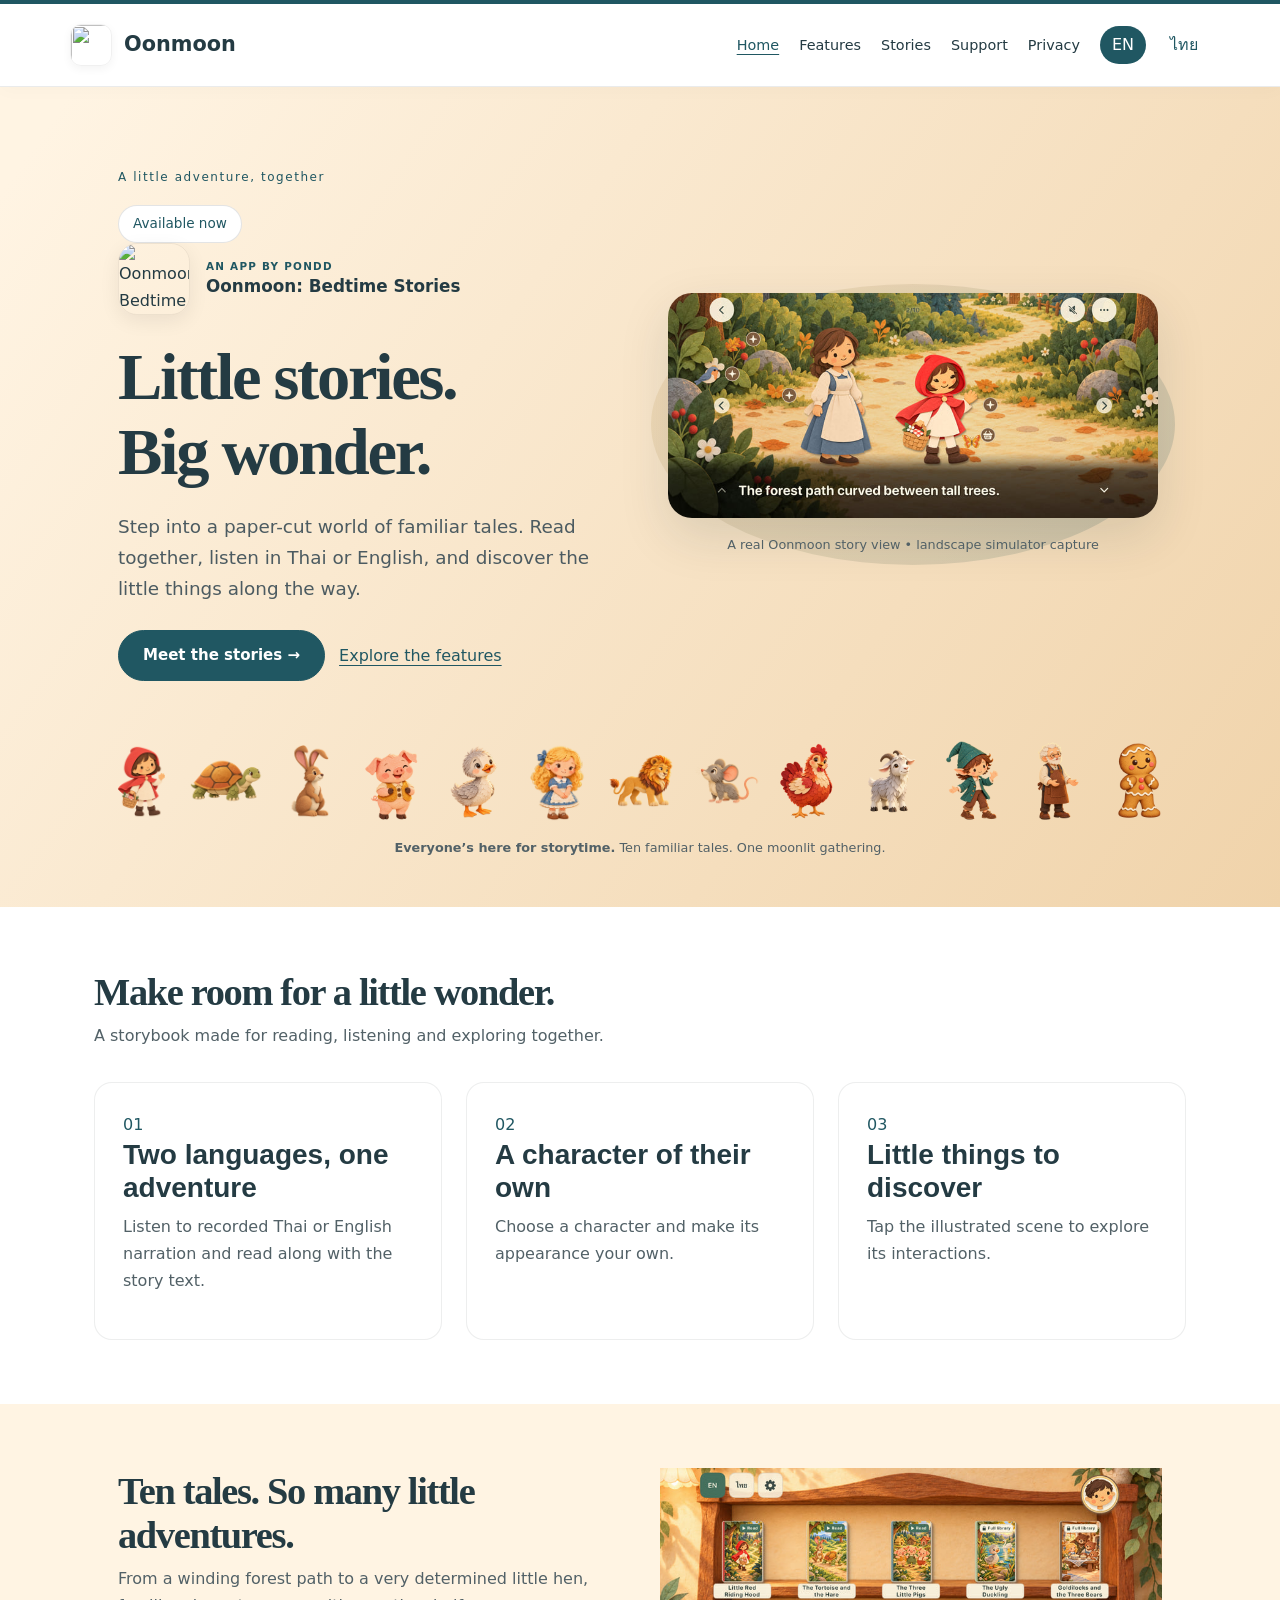
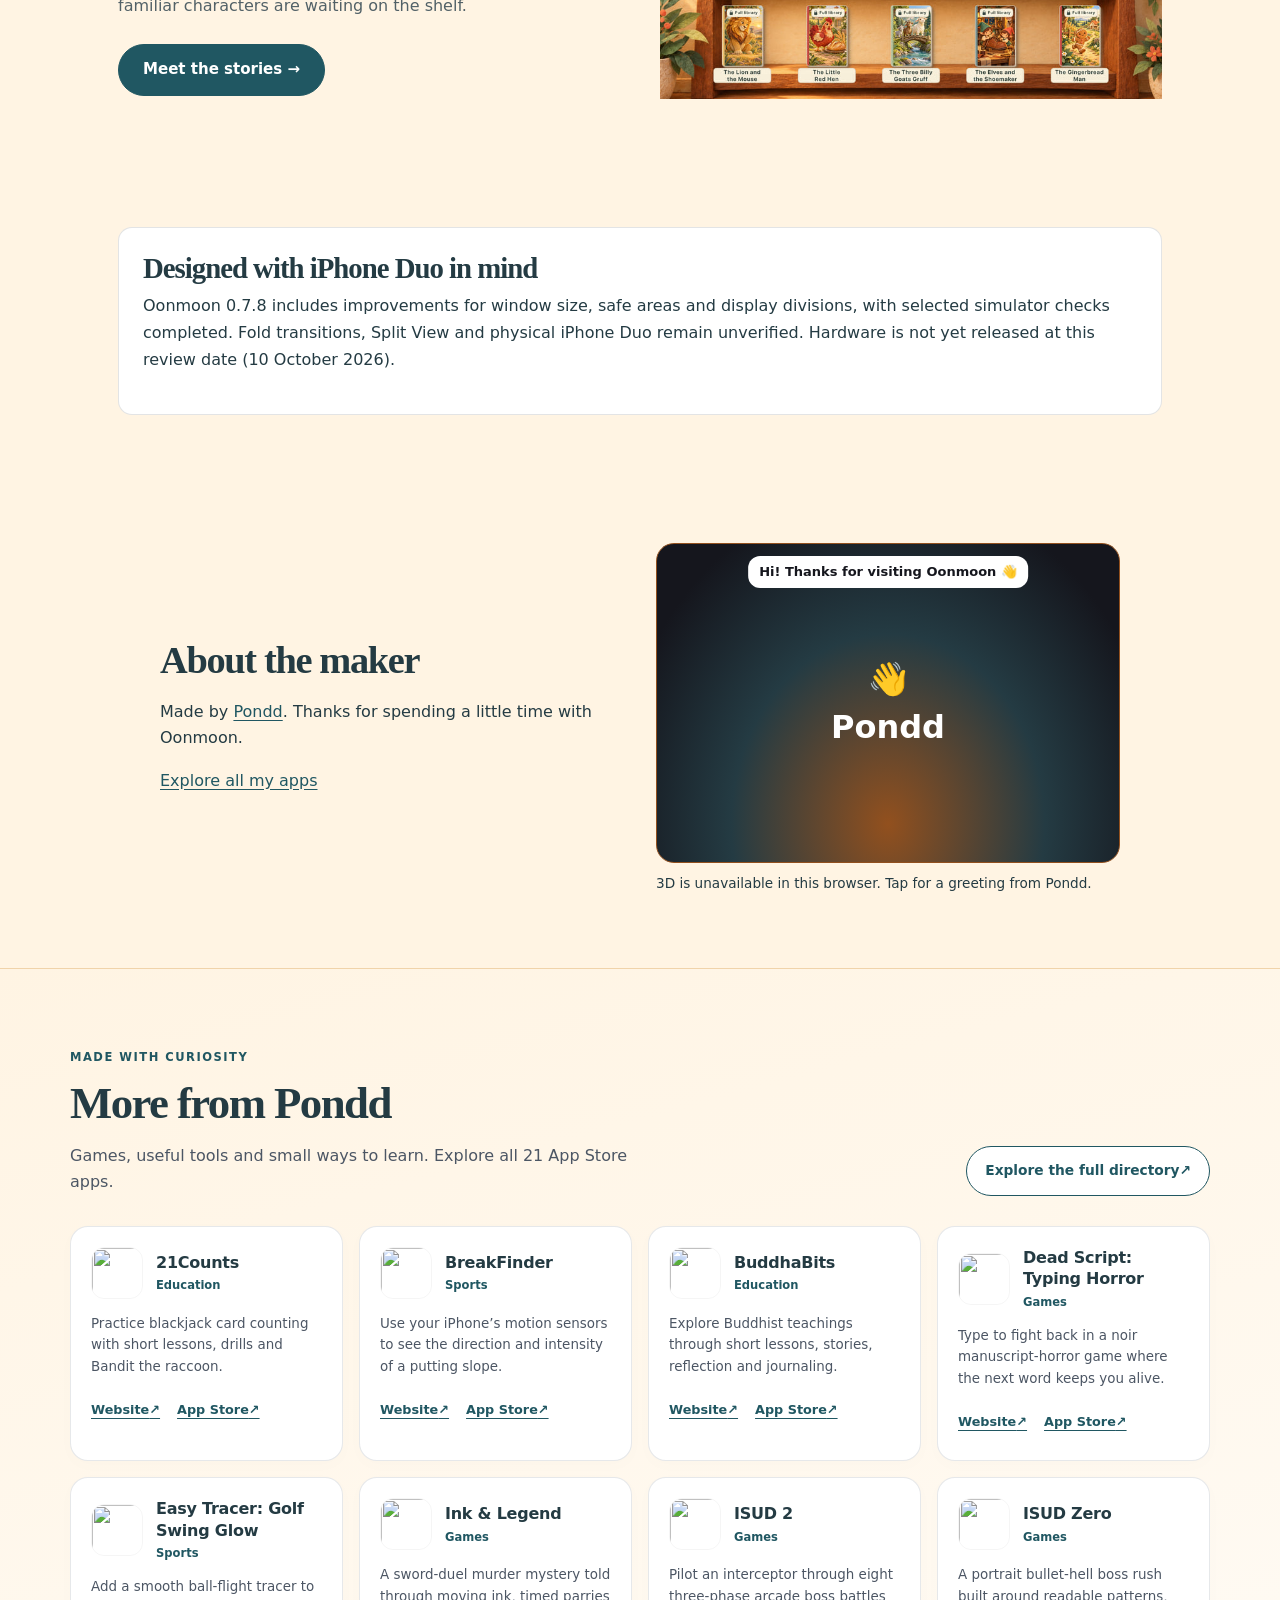
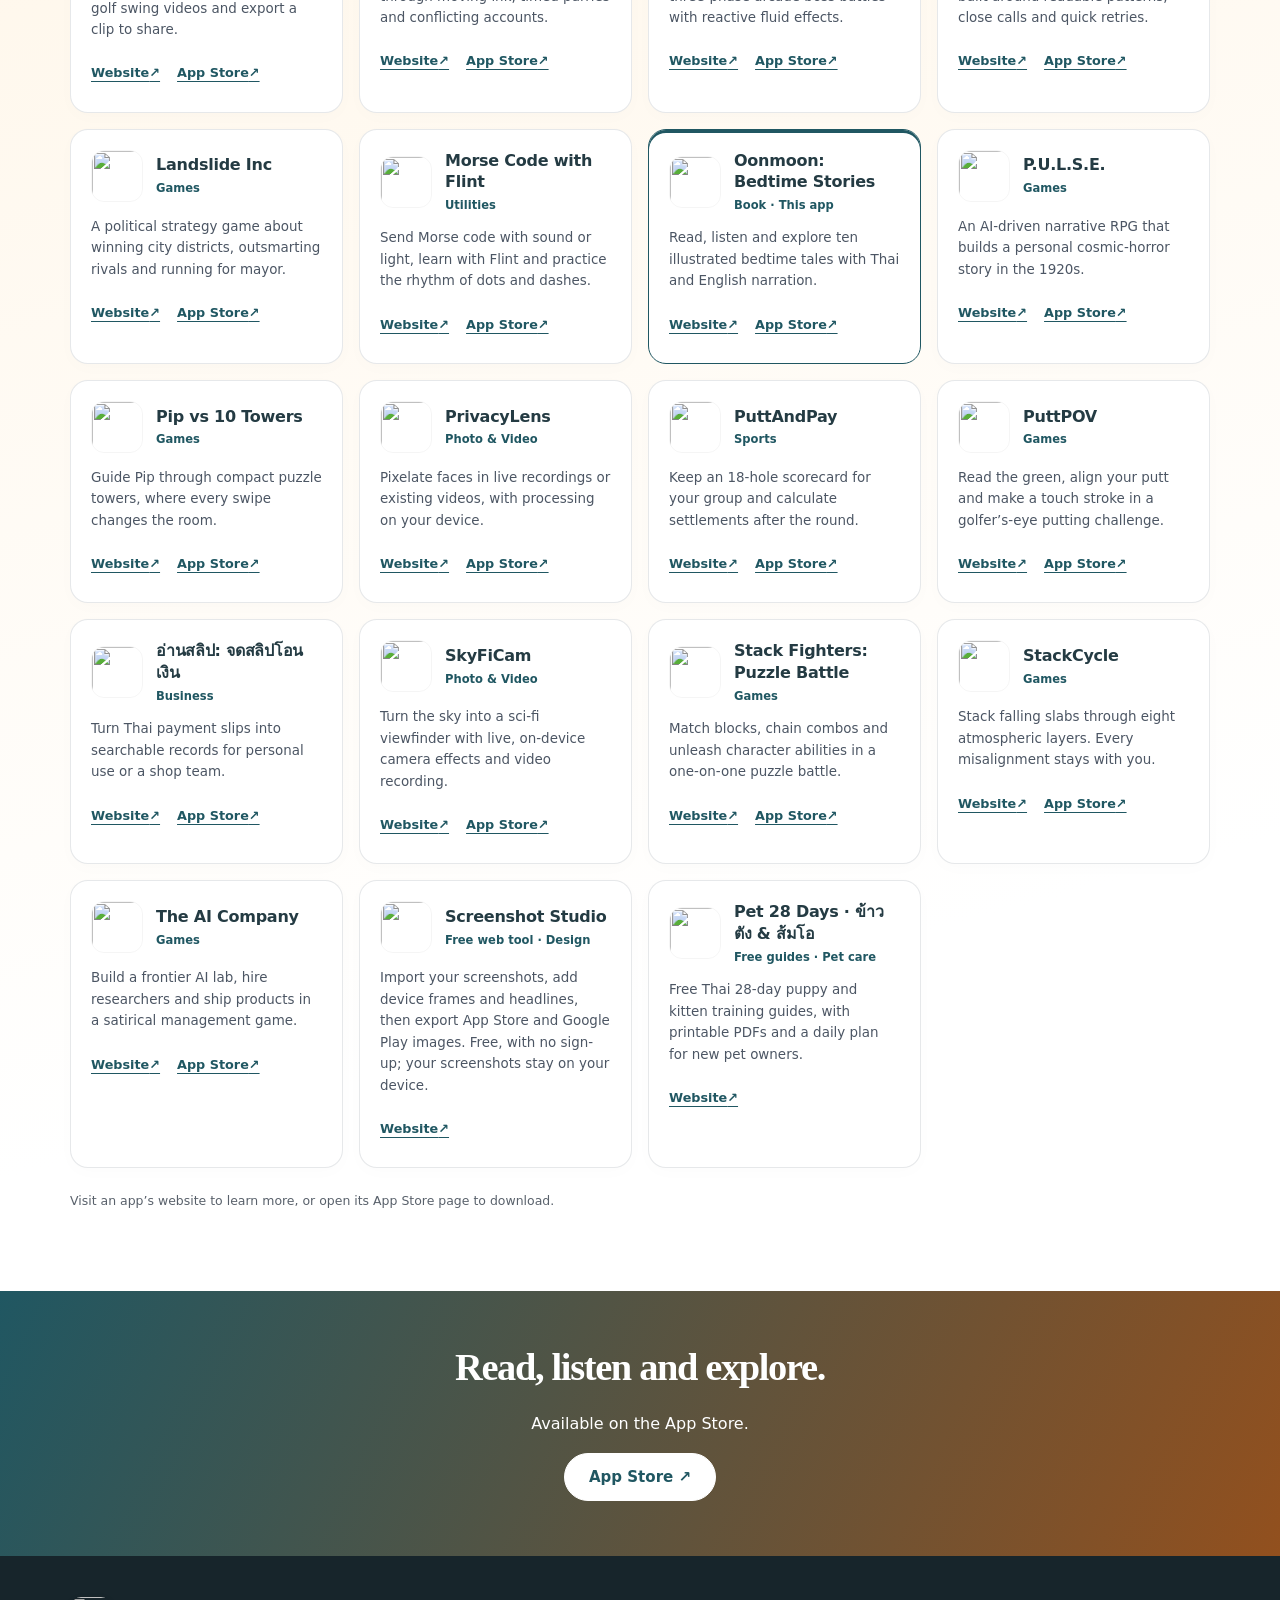
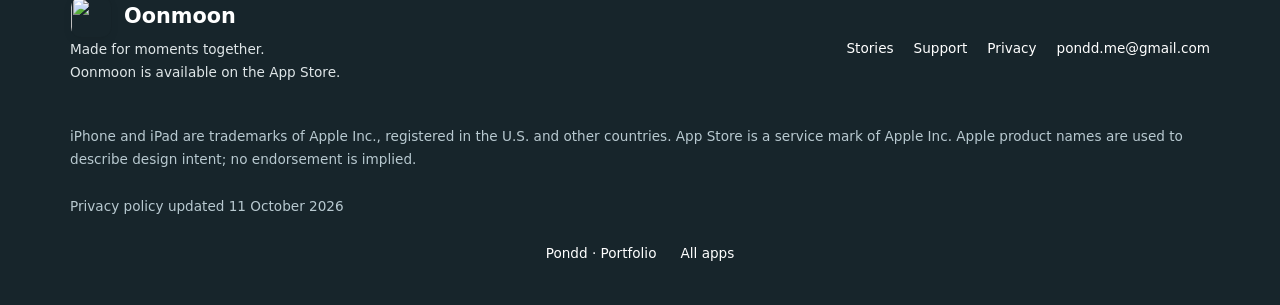
==== en/index.html @ 679a23c5 "Connect Pet 28 Days with Pondd website network" ====
<!doctype html>
<html lang="en"><head><meta charset="utf-8"><meta name="viewport" content="width=device-width, initial-scale=1"><title>Oonmoon — Little stories. Big wonder.</title><meta name="description" content="Read, listen and explore ten classic stories with Oonmoon. Thai and English recorded narration, character choices and little moments of discovery. Available on the App Store."><meta name="robots" content="noindex,follow"><meta name="theme-color" content="#205762">
<link rel="canonical" href="https://pond1982.github.io/Oonmoon-Website/en/"><link rel="alternate" hreflang="en" href="https://pond1982.github.io/Oonmoon-Website/en/"><link rel="alternate" hreflang="th" href="https://pond1982.github.io/Oonmoon-Website/th/"><link rel="alternate" hreflang="x-default" href="https://pond1982.github.io/Oonmoon-Website/">
<meta property="og:type" content="website"><meta property="og:site_name" content="Oonmoon"><meta property="og:title" content="Oonmoon — Little stories. Big wonder."><meta property="og:description" content="Read, listen and explore ten classic stories with Oonmoon. Thai and English recorded narration, character choices and little moments of discovery. Available on the App Store."><meta property="og:url" content="https://pond1982.github.io/Oonmoon-Website/en/"><meta property="og:locale" content="en_US"><meta property="og:locale:alternate" content="th_TH"><meta property="og:image" content="https://pond1982.github.io/Oonmoon-Website/assets/social-en.jpg"><meta property="og:image:width" content="1200"><meta property="og:image:height" content="630"><meta property="og:image:alt" content="Little stories. Big wonder.">
<meta name="twitter:card" content="summary_large_image"><meta name="twitter:title" content="Oonmoon — Little stories. Big wonder."><meta name="twitter:description" content="Read, listen and explore ten classic stories with Oonmoon. Thai and English recorded narration, character choices and little moments of discovery. Available on the App Store."><meta name="twitter:image" content="https://pond1982.github.io/Oonmoon-Website/assets/social-en.jpg"><meta name="twitter:image:alt" content="Little stories. Big wonder.">
<link rel="stylesheet" href="../assets/new-age/styles.css"><link rel="stylesheet" href="../assets/new-age/app.css"><script src="../assets/site.js" defer></script>
<!-- Pondd's About-section Easter egg -->
<link rel="stylesheet" href="../pondd-character/character.css">
<script type="importmap">{"imports":{"three":"https://cdn.jsdelivr.net/npm/three@0.160.0/build/three.module.js","three/addons/":"https://cdn.jsdelivr.net/npm/three@0.160.0/examples/jsm/"}}</script>
<script type="module" src="../pondd-character/init.js"></script>
<link rel="stylesheet" href="../app-family/brand.css?v=20261112">
<link rel="icon" href="https://pond1982.github.io/Pondd-Page/assets/app-icons/6821338637.webp" type="image/webp">
</head><body data-app-theme="moon-teal"><a class="skip" href="#main">Skip to content</a><header class="site-header"><div class="wrap header-inner"><a class="brand" href="./"><img class="app-brand-icon" src="https://pond1982.github.io/Pondd-Page/assets/app-icons/6821338637.webp" width="42" height="42" alt="" decoding="async">Oonmoon</a><nav class="nav" aria-label="Main navigation"><a href="./" aria-current="page">Home</a><a href="features/">Features</a><a href="stories/">Stories</a><a href="support/">Support</a><a href="privacy/">Privacy</a></nav><nav class="language-switch" aria-label="Language"><a href="./" lang="en" hreflang="en" data-language="en" aria-current="page">EN</a><a href="../th/" lang="th" hreflang="th" data-language="th">ไทย</a></nav></div></header><main id="main"><section class="scene masthead"><div class="wrap hero-grid row gx-5 align-items-center"><div class="hero-copy"><p class="eyebrow">A little adventure, together</p><span class="status">Available now</span><div class="app-identity"><img class="app-identity-icon" src="https://pond1982.github.io/Pondd-Page/assets/app-icons/6821338637.webp" width="72" height="72" alt="Oonmoon: Bedtime Stories app icon" decoding="async"><span><small>An app by Pondd</small><strong>Oonmoon: Bedtime Stories</strong></span></div><h1>Little stories.<br>Big wonder.</h1><p class="intro">Step into a paper-cut world of familiar tales. Read together, listen in Thai or English, and discover the little things along the way.</p><div class="actions"><a class="button" href="stories/">Meet the stories →</a><a class="text-link" href="features/">Explore the features</a></div></div><div class="hero-screen"><figure class="app-screen"><a href="../assets/reader-en-1600.jpg" aria-label="Oonmoon’s English Little Red Riding Hood reader, showing the forest path, characters, narration caption and reading controls"><img src="../assets/reader-en-800.jpg" srcset="../assets/reader-en-800.jpg 800w, ../assets/reader-en-1600.jpg 1600w" sizes="(max-width: 800px) 90vw, 580px" width="1600" height="736" alt="Oonmoon’s English Little Red Riding Hood reader, showing the forest path, characters, narration caption and reading controls" fetchpriority="high" decoding="async"></a><figcaption>A real Oonmoon story view • landscape simulator capture</figcaption></figure></div></div><figure class="panorama"><img src="../assets/forest-small.jpg" width="1000" height="435" alt="Moonlit paper forest with a crescent moon and glowing campfire" loading="lazy" decoding="async"></figure><figure class="camp"><div class="companions"><img src="../assets/red-primary.png" width="320" height="320" alt="A character from Little Red Riding Hood" decoding="async" loading="lazy"><img src="../assets/golden-primary.png" width="320" height="213" alt="A character from The Tortoise and the Hare" decoding="async" loading="lazy"><img src="../assets/golden-hare.png" width="320" height="320" alt="A character from The Tortoise and the Hare" decoding="async" loading="lazy"><img src="../assets/pigs-primary.png" width="320" height="437" alt="A character from The Three Little Pigs" decoding="async" loading="lazy"><img src="../assets/duckling-primary.png" width="320" height="431" alt="A character from The Ugly Duckling" decoding="async" loading="lazy"><img src="../assets/goldilocks-primary.png" width="320" height="337" alt="A character from Goldilocks and the Three Bears" decoding="async" loading="lazy"><img src="../assets/lionMouse-primary.png" width="320" height="230" alt="A character from The Lion and the Mouse" decoding="async" loading="lazy"><img src="../assets/lionMouse-mouse.png" width="320" height="213" alt="A character from The Lion and the Mouse" decoding="async" loading="lazy"><img src="../assets/redHen-primary.png" width="320" height="480" alt="A character from The Little Red Hen" decoding="async" loading="lazy"><img src="../assets/billyGoats-primary.png" width="320" height="480" alt="A character from The Three Billy Goats Gruff" decoding="async" loading="lazy"><img src="../assets/elves-primary.png" width="320" height="480" alt="A character from The Elves and the Shoemaker" decoding="async" loading="lazy"><img src="../assets/elves-shoemaker.png" width="320" height="480" alt="A character from The Elves and the Shoemaker" decoding="async" loading="lazy"><img src="../assets/gingerbread-primary.png" width="320" height="480" alt="A character from The Gingerbread Man" decoding="async" loading="lazy"></div><figcaption><strong>Everyone’s here for storytime.</strong> Ten familiar tales. One moonlit gathering.</figcaption></figure></section>
<section class="paper"><div class="wrap"><div class="section-heading"><h2>Make room for a little wonder.</h2><p>A storybook made for reading, listening and exploring together.</p></div><div class="feature-grid"><article class="feature-card"><span class="number">01</span><h3>Two languages, one adventure</h3><p>Listen to recorded Thai or English narration and read along with the story text.</p></article><article class="feature-card"><span class="number">02</span><h3>A character of their own</h3><p>Choose a character and make its appearance your own.</p></article><article class="feature-card"><span class="number">03</span><h3>Little things to discover</h3><p>Tap the illustrated scene to explore its interactions.</p></article></div></div></section>
<section class="forest-section"><div class="wrap split"><div><h2>Ten tales. So many little adventures.</h2><p>From a winding forest path to a very determined little hen, familiar characters are waiting on the shelf.</p><div class="actions"><a class="button" href="stories/">Meet the stories →</a></div></div><figure class="app-screen"><a href="../assets/shelf-en-1600.jpg" aria-label="Oonmoon’s landscape bookshelf with all ten classic story covers"><img src="../assets/shelf-en-800.jpg" srcset="../assets/shelf-en-800.jpg 800w, ../assets/shelf-en-1600.jpg 1600w" sizes="(max-width: 800px) 90vw, 580px" width="1600" height="736" alt="Oonmoon’s landscape bookshelf with all ten classic story covers" loading="lazy" decoding="async"></a></figure></div></section><section class="forest-section"><div class="wrap"><div class="duo-note"><h2>Designed with iPhone Duo in mind</h2><p>Oonmoon 0.7.8 includes improvements for window size, safe areas and display divisions, with selected simulator checks completed. Fold transitions, Split View and physical iPhone Duo remain unverified. Hardware is not yet released at this review date (10 October 2026).</p></div></div></section>
<!-- Pondd character start -->
<section class="pondd-about" id="about" data-pondd-character data-character-locale="en" aria-label="About the maker"><div class="pondd-about-inner"><div><h2>About the maker</h2><p>Made by <a href="https://pond1982.github.io/Pondd-Page/">Pondd</a>. Thanks for spending a little time with Oonmoon.</p><p><a href="https://pond1982.github.io/Pondd-Page/index.html#apps">Explore all my apps</a></p></div><div><button class="pondd-character-stage" type="button" aria-label="Change Pondd’s dance" aria-describedby="pondd-character-hint"><span class="pondd-character-fallback" aria-hidden="true">👋<br>Pondd</span><span class="bubble" role="status" aria-live="polite">Hi! Thanks for visiting Oonmoon 👋</span></button><p class="pondd-character-hint" id="pondd-character-hint">Tap the character or press Enter to change the dance.</p><button class="pondd-character-pause" type="button" aria-pressed="false" hidden>Pause dancing</button><noscript><p>The 3D Easter egg needs JavaScript. You can still explore the rest of the site.</p></noscript></div></div><script type="application/json" class="pondd-character-lines">["Hi! Thanks for visiting Oonmoon 👋", "Tap me to change the dance!", "ขอบคุณที่แวะมาครับ 🙏", "One little dance before storytime.", "Like it? Explore my other apps ♥", "One more spin!"]</script></section>
<!-- Pondd character end -->
<!-- APP FAMILY START -->
<section class="app-family" id="more-apps" aria-labelledby="app-family-title"><div class="app-family-inner"><div class="app-family-heading"><div><p class="app-family-kicker">Made with curiosity</p><h2 id="app-family-title">More from Pondd</h2><p class="app-family-intro">Games, useful tools and small ways to learn. Explore all 21 App Store apps.</p></div><a class="app-family-directory" href="https://pond1982.github.io/Pondd-Page/apps.html">Explore the full directory <span aria-hidden="true">↗</span></a></div><ul class="app-family-list" role="list"><li class="app-family-item" data-app-id="6763789288"><article aria-labelledby="family-6763789288"><div class="app-family-card-top"><img class="app-family-icon" src="https://pond1982.github.io/Pondd-Page/assets/app-icons/6763789288.webp" width="52" height="52" alt="" decoding="async" loading="lazy"><div><h3 id="family-6763789288">21Counts</h3><p class="app-family-meta">Education</p></div></div><p class="app-family-summary" lang="en">Practice blackjack card counting with short lessons, drills and Bandit the raccoon.</p><div class="app-family-links"><a href="https://pond1982.github.io/21Counts-Web/" aria-label="21Counts website">Website <span aria-hidden="true">↗</span></a><a href="https://apps.apple.com/gb/app/21counts/id6763789288" aria-label="21Counts on the App Store">App Store <span aria-hidden="true">↗</span></a></div></article></li><li class="app-family-item" data-app-id="6752389773"><article aria-labelledby="family-6752389773"><div class="app-family-card-top"><img class="app-family-icon" src="https://pond1982.github.io/Pondd-Page/assets/app-icons/6752389773.webp" width="52" height="52" alt="" decoding="async" loading="lazy"><div><h3 id="family-6752389773">BreakFinder</h3><p class="app-family-meta">Sports</p></div></div><p class="app-family-summary" lang="en">Use your iPhone’s motion sensors to see the direction and intensity of a putting slope.</p><div class="app-family-links"><a href="https://breakfinderweb.pages.dev/" aria-label="BreakFinder website">Website <span aria-hidden="true">↗</span></a><a href="https://apps.apple.com/gb/app/breakfinder/id6752389773" aria-label="BreakFinder on the App Store">App Store <span aria-hidden="true">↗</span></a></div></article></li><li class="app-family-item" data-app-id="6764710521"><article aria-labelledby="family-6764710521"><div class="app-family-card-top"><img class="app-family-icon" src="https://pond1982.github.io/Pondd-Page/assets/app-icons/6764710521.webp" width="52" height="52" alt="" decoding="async" loading="lazy"><div><h3 id="family-6764710521">BuddhaBits</h3><p class="app-family-meta">Education</p></div></div><p class="app-family-summary" lang="en">Explore Buddhist teachings through short lessons, stories, reflection and journaling.</p><div class="app-family-links"><a href="https://pond1982.github.io/BuddhaBits-web/index.html" aria-label="BuddhaBits website">Website <span aria-hidden="true">↗</span></a><a href="https://apps.apple.com/gb/app/buddhabits/id6764710521" aria-label="BuddhaBits on the App Store">App Store <span aria-hidden="true">↗</span></a></div></article></li><li class="app-family-item" data-app-id="6775353218"><article aria-labelledby="family-6775353218"><div class="app-family-card-top"><img class="app-family-icon" src="https://pond1982.github.io/Pondd-Page/assets/app-icons/6775353218.webp" width="52" height="52" alt="" decoding="async" loading="lazy"><div><h3 id="family-6775353218">Dead Script: Typing Horror</h3><p class="app-family-meta">Games</p></div></div><p class="app-family-summary" lang="en">Type to fight back in a noir manuscript-horror game where the next word keeps you alive.</p><div class="app-family-links"><a href="https://pond1982.github.io/iosdeadscriptweb/index.html" aria-label="Dead Script: Typing Horror website">Website <span aria-hidden="true">↗</span></a><a href="https://apps.apple.com/gb/app/dead-script-typing-horror/id6775353218" aria-label="Dead Script: Typing Horror on the App Store">App Store <span aria-hidden="true">↗</span></a></div></article></li><li class="app-family-item" data-app-id="6753145486"><article aria-labelledby="family-6753145486"><div class="app-family-card-top"><img class="app-family-icon" src="https://pond1982.github.io/Pondd-Page/assets/app-icons/6753145486.webp" width="52" height="52" alt="" decoding="async" loading="lazy"><div><h3 id="family-6753145486">Easy Tracer: Golf Swing Glow</h3><p class="app-family-meta">Sports</p></div></div><p class="app-family-summary" lang="en">Add a smooth ball-flight tracer to golf swing videos and export a clip to share.</p><div class="app-family-links"><a href="https://easy-tracer-web.pages.dev/" aria-label="Easy Tracer: Golf Swing Glow website">Website <span aria-hidden="true">↗</span></a><a href="https://apps.apple.com/gb/app/easy-tracer-golf-swing-glow/id6753145486" aria-label="Easy Tracer: Golf Swing Glow on the App Store">App Store <span aria-hidden="true">↗</span></a></div></article></li><li class="app-family-item" data-app-id="6830747339"><article aria-labelledby="family-6830747339"><div class="app-family-card-top"><img class="app-family-icon" src="https://pond1982.github.io/Pondd-Page/assets/app-icons/6830747339.webp" width="52" height="52" alt="" decoding="async" loading="lazy"><div><h3 id="family-6830747339">Ink &amp; Legend</h3><p class="app-family-meta">Games</p></div></div><p class="app-family-summary" lang="en">A sword-duel murder mystery told through moving ink, timed parries and conflicting accounts.</p><div class="app-family-links"><a href="https://pond1982.github.io/ink-and-legend-site/" aria-label="Ink &amp; Legend website">Website <span aria-hidden="true">↗</span></a><a href="https://apps.apple.com/gb/app/ink-legend/id6830747339" aria-label="Ink &amp; Legend on the App Store">App Store <span aria-hidden="true">↗</span></a></div></article></li><li class="app-family-item" data-app-id="6824559010"><article aria-labelledby="family-6824559010"><div class="app-family-card-top"><img class="app-family-icon" src="https://pond1982.github.io/Pondd-Page/assets/app-icons/6824559010.webp" width="52" height="52" alt="" decoding="async" loading="lazy"><div><h3 id="family-6824559010">ISUD 2</h3><p class="app-family-meta">Games</p></div></div><p class="app-family-summary" lang="en">Pilot an interceptor through eight three-phase arcade boss battles with reactive fluid effects.</p><div class="app-family-links"><a href="https://pond1982.github.io/ISUD-Website/isud2-support.html" aria-label="ISUD 2 website">Website <span aria-hidden="true">↗</span></a><a href="https://apps.apple.com/gb/app/isud-2/id6824559010" aria-label="ISUD 2 on the App Store">App Store <span aria-hidden="true">↗</span></a></div></article></li><li class="app-family-item" data-app-id="6765926399"><article aria-labelledby="family-6765926399"><div class="app-family-card-top"><img class="app-family-icon" src="https://pond1982.github.io/Pondd-Page/assets/app-icons/6765926399.webp" width="52" height="52" alt="" decoding="async" loading="lazy"><div><h3 id="family-6765926399">ISUD Zero</h3><p class="app-family-meta">Games</p></div></div><p class="app-family-summary" lang="en">A portrait bullet-hell boss rush built around readable patterns, close calls and quick retries.</p><div class="app-family-links"><a href="https://pond1982.github.io/ISUD-Website/" aria-label="ISUD Zero website">Website <span aria-hidden="true">↗</span></a><a href="https://apps.apple.com/gb/app/isud-zero/id6765926399" aria-label="ISUD Zero on the App Store">App Store <span aria-hidden="true">↗</span></a></div></article></li><li class="app-family-item" data-app-id="6761601860"><article aria-labelledby="family-6761601860"><div class="app-family-card-top"><img class="app-family-icon" src="https://pond1982.github.io/Pondd-Page/assets/app-icons/6761601860.webp" width="52" height="52" alt="" decoding="async" loading="lazy"><div><h3 id="family-6761601860">Landslide Inc</h3><p class="app-family-meta">Games</p></div></div><p class="app-family-summary" lang="en">A political strategy game about winning city districts, outsmarting rivals and running for mayor.</p><div class="app-family-links"><a href="https://pond1982.github.io/Landslide-Web/index.html" aria-label="Landslide Inc website">Website <span aria-hidden="true">↗</span></a><a href="https://apps.apple.com/gb/app/landslide-inc/id6761601860" aria-label="Landslide Inc on the App Store">App Store <span aria-hidden="true">↗</span></a></div></article></li><li class="app-family-item" data-app-id="6818069855"><article aria-labelledby="family-6818069855"><div class="app-family-card-top"><img class="app-family-icon" src="https://pond1982.github.io/Pondd-Page/assets/app-icons/6818069855.webp" width="52" height="52" alt="" decoding="async" loading="lazy"><div><h3 id="family-6818069855">Morse Code with Flint</h3><p class="app-family-meta">Utilities</p></div></div><p class="app-family-summary" lang="en">Send Morse code with sound or light, learn with Flint and practice the rhythm of dots and dashes.</p><div class="app-family-links"><a href="https://pond1982.github.io/Morse-Support-Site/" aria-label="Morse Code with Flint website">Website <span aria-hidden="true">↗</span></a><a href="https://apps.apple.com/gb/app/morse-code-with-flint/id6818069855" aria-label="Morse Code with Flint on the App Store">App Store <span aria-hidden="true">↗</span></a></div></article></li><li class="app-family-item is-current" data-app-id="6821338637"><article aria-labelledby="family-6821338637"><div class="app-family-card-top"><img class="app-family-icon" src="https://pond1982.github.io/Pondd-Page/assets/app-icons/6821338637.webp" width="52" height="52" alt="" decoding="async" loading="lazy"><div><h3 id="family-6821338637">Oonmoon: Bedtime Stories</h3><p class="app-family-meta">Book · This app</p></div></div><p class="app-family-summary" lang="en">Read, listen and explore ten illustrated bedtime tales with Thai and English narration.</p><div class="app-family-links"><a href="https://pond1982.github.io/Oonmoon-Website/en/" aria-label="Oonmoon: Bedtime Stories website">Website <span aria-hidden="true">↗</span></a><a href="https://apps.apple.com/gb/app/oonmoon-bedtime-stories/id6821338637" aria-label="Oonmoon: Bedtime Stories on the App Store">App Store <span aria-hidden="true">↗</span></a></div></article></li><li class="app-family-item" data-app-id="6762054116"><article aria-labelledby="family-6762054116"><div class="app-family-card-top"><img class="app-family-icon" src="https://pond1982.github.io/Pondd-Page/assets/app-icons/6762054116.webp" width="52" height="52" alt="" decoding="async" loading="lazy"><div><h3 id="family-6762054116">P.U.L.S.E.</h3><p class="app-family-meta">Games</p></div></div><p class="app-family-summary" lang="en">An AI-driven narrative RPG that builds a personal cosmic-horror story in the 1920s.</p><div class="app-family-links"><a href="https://pulse-web-5vx.pages.dev/" aria-label="P.U.L.S.E. website">Website <span aria-hidden="true">↗</span></a><a href="https://apps.apple.com/gb/app/p-u-l-s-e/id6762054116" aria-label="P.U.L.S.E. on the App Store">App Store <span aria-hidden="true">↗</span></a></div></article></li><li class="app-family-item" data-app-id="6766553847"><article aria-labelledby="family-6766553847"><div class="app-family-card-top"><img class="app-family-icon" src="https://pond1982.github.io/Pondd-Page/assets/app-icons/6766553847.webp" width="52" height="52" alt="" decoding="async" loading="lazy"><div><h3 id="family-6766553847">Pip vs 10 Towers</h3><p class="app-family-meta">Games</p></div></div><p class="app-family-summary" lang="en">Guide Pip through compact puzzle towers, where every swipe changes the room.</p><div class="app-family-links"><a href="https://pond1982.github.io/StepBlade-Website/index.html" aria-label="Pip vs 10 Towers website">Website <span aria-hidden="true">↗</span></a><a href="https://apps.apple.com/gb/app/pip-vs-10-towers/id6766553847" aria-label="Pip vs 10 Towers on the App Store">App Store <span aria-hidden="true">↗</span></a></div></article></li><li class="app-family-item" data-app-id="6752596764"><article aria-labelledby="family-6752596764"><div class="app-family-card-top"><img class="app-family-icon" src="https://pond1982.github.io/Pondd-Page/assets/app-icons/6752596764.webp" width="52" height="52" alt="" decoding="async" loading="lazy"><div><h3 id="family-6752596764">PrivacyLens</h3><p class="app-family-meta">Photo &amp; Video</p></div></div><p class="app-family-summary" lang="en">Pixelate faces in live recordings or existing videos, with processing on your device.</p><div class="app-family-links"><a href="https://privacylensweb.pages.dev/" aria-label="PrivacyLens website">Website <span aria-hidden="true">↗</span></a><a href="https://apps.apple.com/gb/app/privacylens/id6752596764" aria-label="PrivacyLens on the App Store">App Store <span aria-hidden="true">↗</span></a></div></article></li><li class="app-family-item" data-app-id="6752640120"><article aria-labelledby="family-6752640120"><div class="app-family-card-top"><img class="app-family-icon" src="https://pond1982.github.io/Pondd-Page/assets/app-icons/6752640120.webp" width="52" height="52" alt="" decoding="async" loading="lazy"><div><h3 id="family-6752640120">PuttAndPay</h3><p class="app-family-meta">Sports</p></div></div><p class="app-family-summary" lang="en">Keep an 18-hole scorecard for your group and calculate settlements after the round.</p><div class="app-family-links"><a href="https://puttandpayweb.pages.dev/" aria-label="PuttAndPay website">Website <span aria-hidden="true">↗</span></a><a href="https://apps.apple.com/gb/app/puttandpay/id6752640120" aria-label="PuttAndPay on the App Store">App Store <span aria-hidden="true">↗</span></a></div></article></li><li class="app-family-item" data-app-id="6771718899"><article aria-labelledby="family-6771718899"><div class="app-family-card-top"><img class="app-family-icon" src="https://pond1982.github.io/Pondd-Page/assets/app-icons/6771718899.webp" width="52" height="52" alt="" decoding="async" loading="lazy"><div><h3 id="family-6771718899">PuttPOV</h3><p class="app-family-meta">Games</p></div></div><p class="app-family-summary" lang="en">Read the green, align your putt and make a touch stroke in a golfer’s-eye putting challenge.</p><div class="app-family-links"><a href="https://pond1982.github.io/PuttPOV-Website/" aria-label="PuttPOV website">Website <span aria-hidden="true">↗</span></a><a href="https://apps.apple.com/gb/app/puttpov/id6771718899" aria-label="PuttPOV on the App Store">App Store <span aria-hidden="true">↗</span></a></div></article></li><li class="app-family-item" data-app-id="6765605900"><article aria-labelledby="family-6765605900"><div class="app-family-card-top"><img class="app-family-icon" src="https://pond1982.github.io/Pondd-Page/assets/app-icons/6765605900.webp" width="52" height="52" alt="" decoding="async" loading="lazy"><div><h3 id="family-6765605900">อ่านสลิป: จดสลิปโอนเงิน</h3><p class="app-family-meta">Business</p></div></div><p class="app-family-summary" lang="en">Turn Thai payment slips into searchable records for personal use or a shop team.</p><div class="app-family-links"><a href="https://pond1982.github.io/ReadSlipWebsite/index.html" aria-label="อ่านสลิป: จดสลิปโอนเงิน website">Website <span aria-hidden="true">↗</span></a><a href="https://apps.apple.com/gb/app/%E0%B8%AD-%E0%B8%B2%E0%B8%99%E0%B8%AA%E0%B8%A5-%E0%B8%9B-%E0%B8%88%E0%B8%94%E0%B8%AA%E0%B8%A5-%E0%B8%9B%E0%B9%82%E0%B8%AD%E0%B8%99%E0%B9%80%E0%B8%87-%E0%B8%99/id6765605900" aria-label="อ่านสลิป: จดสลิปโอนเงิน on the App Store">App Store <span aria-hidden="true">↗</span></a></div></article></li><li class="app-family-item" data-app-id="6773614646"><article aria-labelledby="family-6773614646"><div class="app-family-card-top"><img class="app-family-icon" src="https://pond1982.github.io/Pondd-Page/assets/app-icons/6773614646.webp" width="52" height="52" alt="" decoding="async" loading="lazy"><div><h3 id="family-6773614646">SkyFiCam</h3><p class="app-family-meta">Photo &amp; Video</p></div></div><p class="app-family-summary" lang="en">Turn the sky into a sci-fi viewfinder with live, on-device camera effects and video recording.</p><div class="app-family-links"><a href="https://pond1982.github.io/SkyFiWeb/" aria-label="SkyFiCam website">Website <span aria-hidden="true">↗</span></a><a href="https://apps.apple.com/gb/app/skyficam/id6773614646" aria-label="SkyFiCam on the App Store">App Store <span aria-hidden="true">↗</span></a></div></article></li><li class="app-family-item" data-app-id="6762288266"><article aria-labelledby="family-6762288266"><div class="app-family-card-top"><img class="app-family-icon" src="https://pond1982.github.io/Pondd-Page/assets/app-icons/6762288266.webp" width="52" height="52" alt="" decoding="async" loading="lazy"><div><h3 id="family-6762288266">Stack Fighters: Puzzle Battle</h3><p class="app-family-meta">Games</p></div></div><p class="app-family-summary" lang="en">Match blocks, chain combos and unleash character abilities in a one-on-one puzzle battle.</p><div class="app-family-links"><a href="https://pond1982.github.io/stackfighters-site/index.html" aria-label="Stack Fighters: Puzzle Battle website">Website <span aria-hidden="true">↗</span></a><a href="https://apps.apple.com/gb/app/stack-fighters-puzzle-battle/id6762288266" aria-label="Stack Fighters: Puzzle Battle on the App Store">App Store <span aria-hidden="true">↗</span></a></div></article></li><li class="app-family-item" data-app-id="6764340971"><article aria-labelledby="family-6764340971"><div class="app-family-card-top"><img class="app-family-icon" src="https://pond1982.github.io/Pondd-Page/assets/app-icons/6764340971.webp" width="52" height="52" alt="" decoding="async" loading="lazy"><div><h3 id="family-6764340971">StackCycle</h3><p class="app-family-meta">Games</p></div></div><p class="app-family-summary" lang="en">Stack falling slabs through eight atmospheric layers. Every misalignment stays with you.</p><div class="app-family-links"><a href="https://pond1982.github.io/stackcycle---web/" aria-label="StackCycle website">Website <span aria-hidden="true">↗</span></a><a href="https://apps.apple.com/gb/app/stackcycle/id6764340971" aria-label="StackCycle on the App Store">App Store <span aria-hidden="true">↗</span></a></div></article></li><li class="app-family-item" data-app-id="6777710816"><article aria-labelledby="family-6777710816"><div class="app-family-card-top"><img class="app-family-icon" src="https://pond1982.github.io/Pondd-Page/assets/app-icons/6777710816.webp" width="52" height="52" alt="" decoding="async" loading="lazy"><div><h3 id="family-6777710816">The AI Company</h3><p class="app-family-meta">Games</p></div></div><p class="app-family-summary" lang="en">Build a frontier AI lab, hire researchers and ship products in a satirical management game.</p><div class="app-family-links"><a href="https://pond1982.github.io/TheAiCompanyWeb/" aria-label="The AI Company website">Website <span aria-hidden="true">↗</span></a><a href="https://apps.apple.com/gb/app/the-ai-company/id6777710816" aria-label="The AI Company on the App Store">App Store <span aria-hidden="true">↗</span></a></div></article></li><li class="app-family-item" data-app-id="screenshot-studio"><article aria-labelledby="family-screenshot-studio"><div class="app-family-card-top"><img class="app-family-icon" src="https://pond1982.github.io/Pondd-Page/assets/app-icons/screenshot-studio.svg" width="52" height="52" alt="" decoding="async" loading="lazy"><div><h3 id="family-screenshot-studio">Screenshot Studio</h3><p class="app-family-meta">Free web tool · Design</p></div></div><p class="app-family-summary" lang="en">Import your screenshots, add device frames and headlines, then export App Store and Google Play images. Free, with no sign-up; your screenshots stay on your device.</p><div class="app-family-links"><a href="https://pond1982.github.io/screenshot-studio/">Website <span aria-hidden="true">↗</span></a></div></article></li><li class="app-family-item" data-app-id="pet-28-days"><article aria-labelledby="family-pet-28-days"><div class="app-family-card-top"><img class="app-family-icon" src="https://pond1982.github.io/Pondd-Page/assets/app-icons/pet-28-days.png" width="52" height="52" alt="" decoding="async" loading="lazy"><div><h3 id="family-pet-28-days">Pet 28 Days · ข้าวตัง &amp; ส้มโอ</h3><p class="app-family-meta">Free guides · Pet care</p></div></div><p class="app-family-summary" lang="en">Free Thai 28-day puppy and kitten training guides, with printable PDFs and a daily plan for new pet owners.</p><div class="app-family-links"><a href="https://pond1982.github.io/pet-28-days/">Website <span aria-hidden="true">↗</span></a></div></article></li></ul><p class="app-family-note">Visit an app’s website to learn more, or open its App Store page to download.</p></div></section>
<!-- APP FAMILY END -->

</main><section class="download-strip bg-gradient-primary-to-secondary"><h2>Read, listen and explore.</h2><p>Available on the App Store.</p><a class="btn" href="https://apps.apple.com/gb/app/oonmoon-bedtime-stories/id6821338637">App Store ↗</a></section><footer class="site-footer"><div class="wrap"><div class="footer-top"><div><a class="brand" href="./"><img class="app-brand-icon" src="https://pond1982.github.io/Pondd-Page/assets/app-icons/6821338637.webp" width="42" height="42" alt="" decoding="async">Oonmoon</a><p>Made for moments together.<br>Oonmoon is available on the App Store.</p></div><nav class="footer-links" aria-label="Footer navigation"><a href="stories/">Stories</a><a href="support/">Support</a><a href="privacy/">Privacy</a><a href="mailto:pondd.me@gmail.com">pondd.me@gmail.com</a></nav></div><p class="credits">iPhone and iPad are trademarks of Apple Inc., registered in the U.S. and other countries. App Store is a service mark of Apple Inc. Apple product names are used to describe design intent; no endorsement is implied.</p><p class="preview-label">Privacy policy updated 11 October 2026</p><nav class="portfolio-links" aria-label="Developer portfolio"><a href="https://pond1982.github.io/Pondd-Page/">Pondd · Portfolio</a><a href="https://pond1982.github.io/Pondd-Page/index.html#apps">All apps</a></nav></div></footer></body></html>
---- assets/new-age/app.css ----
/* App-specific adaptation of Start Bootstrap New Age (MIT). */
:root{--bs-primary:#204858;--app-accent:#204858;--app-secondary:#758b59;--app-paper:#faf7ee;--app-ink:#202a30;--bs-body-font-family:system-ui,-apple-system,"Segoe UI",Tahoma,sans-serif}
html{scroll-padding-top:2rem}body{background:var(--app-paper);color:var(--app-ink);font-family:var(--bs-body-font-family);line-height:1.7}img{max-width:100%;height:auto}a{color:var(--app-accent);text-underline-offset:4px}a:focus-visible,summary:focus-visible,button:focus-visible{outline:3px solid #ba5400;outline-offset:5px}h1,h2{font-family:Georgia,"Times New Roman",serif;letter-spacing:-.035em;line-height:1.13;color:var(--app-ink)}h1{font-size:clamp(2.8rem,5.2vw,5rem)}h2{font-size:clamp(2rem,3vw,3.1rem)}h3{color:var(--app-ink)}p{color:inherit}figure{margin:0}.wrap{width:100%;max-width:1140px;margin-inline:auto;padding-inline:24px}
body>header,body>nav.nav,.site-header,header.site{position:relative;background:#fff;color:var(--app-ink);border-bottom:1px solid #202a3018;box-shadow:0 3px 18px #202a3006;padding:20px 24px;max-width:none;margin:0;z-index:5}.header-inner,header.site>.wrap{display:flex;flex-wrap:wrap;align-items:center;justify-content:space-between;gap:20px;min-height:0;padding:0}.brand{display:inline-flex;align-items:center;gap:10px;color:var(--app-ink);font-size:1.3rem;text-decoration:none;font-weight:750}.brand img{width:40px;height:40px;object-fit:contain;border-radius:10px}.nav,.nav-links,nav.site{display:flex;flex-wrap:wrap;gap:20px;align-items:center}.nav a,.nav-links a,nav.site a{color:var(--app-ink);font-size:.9rem;text-decoration:none;padding:3px 0}.nav a:hover,.nav a[aria-current=page]{color:var(--app-accent);text-decoration:underline}.language-switch{border-color:var(--app-accent)}.language-switch a{color:var(--app-accent)}.language-switch a[aria-current=page]{background:var(--app-accent);color:#fff}
main{max-width:none;padding:0;margin:0}main>.wrap{max-width:1140px}.masthead,.scene{background:var(--app-paper);padding:5rem 0 3rem;min-height:0;overflow:visible;isolation:auto}.scene:before,.scene:after{display:none}.hero,.hero-grid{max-width:1140px;margin-inline:auto;display:flex;flex-wrap:wrap;align-items:center;gap:0;padding:0 24px}.hero-copy,.hero>div:first-child{width:50%;padding-right:38px}.hero-screen,.hero-art,.hero-media,.camp-figure{position:relative;width:50%;padding:28px;margin:0;max-width:none;isolation:isolate}.hero-screen:before,.hero-art:before,.hero-media:before,.camp-figure:before{content:"";position:absolute;z-index:-1;inset:6% 2%;border-radius:50%;background:linear-gradient(135deg,var(--app-accent),var(--app-secondary));opacity:.18}.hero-screen .app-screen{transform:none}.hero-screen img,.hero-art img,.camp-figure img{width:100%;height:auto;border-radius:24px;box-shadow:0 18px 50px #182c3520}.hero-media img{max-height:510px;width:auto;margin:auto;border-radius:30px;box-shadow:0 18px 50px #182c3520}.hero-art img{max-height:500px;object-fit:contain;box-shadow:none}.hero-copy .intro,.lead,.lede,.tagline{font-size:1.15rem;color:#4c5b61;max-width:600px;margin-top:22px}.eyebrow{color:var(--app-accent);font-size:.75rem;letter-spacing:.13em;margin-bottom:18px}.button,.btn,.paper .button{background:var(--app-accent);border:1px solid var(--app-accent);color:#fff;border-radius:50rem;display:inline-flex;padding:12px 24px;font-size:.94rem;text-decoration:none;align-items:center;justify-content:center;font-weight:650;box-shadow:none}.button:hover,.btn:hover{background:var(--app-ink);color:#fff}.button.secondary,.btn.ghost{background:transparent;color:var(--app-accent)}.text-link,.paper .text-link{color:var(--app-accent)}.actions,.hero-actions,.cta-row{display:flex;flex-wrap:wrap;gap:14px;align-items:center;margin-top:25px}.status,.pill,.free-badge{background:#fff;color:var(--app-accent);border:1px solid #202a3020;border-radius:30px;padding:6px 14px;font-size:.85rem;display:inline-block}.status:before{background:var(--app-accent)}figcaption,.app-screen figcaption{font-size:.8rem;color:#526167;margin-top:16px;text-align:center}.camp{position:static;width:100%;padding:30px 20px 0;margin-top:30px}.companions{display:flex;flex-wrap:wrap;justify-content:center;gap:8px}.companions img{max-width:75px;width:7%;height:80px;object-fit:contain;filter:none}.camp figcaption{color:#526167}.panorama{display:none!important}
.paper,.section,.trail-section,.faq-section,.forest-section,main>.wrap>section:not(.hero){padding:4rem 24px;background:none;max-width:1140px;margin:auto}.paper{max-width:none;background:#fff}.paper:before{display:none}.paper>.wrap{padding:0;max-width:1092px}.forest-section .split p,.split p{color:#526167}.section-heading{margin-bottom:32px}.section-heading p{color:#526167}.feature-grid,.trail-grid,.grid,.features{display:grid;grid-template-columns:repeat(3,minmax(0,1fr));gap:24px}.feature-card,.trail-card,.feature,.panel,.card{background:#fff;border:1px solid #202a3014;box-shadow:none;padding:28px;border-radius:18px;color:var(--app-ink);position:relative}.card{margin-bottom:20px}.feature-card p,.trail-card p,.panel p{color:#526167}.feature-card .number,.trail-number,.step{color:var(--app-accent)}.split{display:grid;grid-template-columns:1fr 1fr;gap:40px;align-items:center}.card-fox{max-width:90px;position:static;float:right}.story-grid{display:grid;grid-template-columns:repeat(3,minmax(0,1fr));gap:24px}.story-card{background:var(--app-paper);color:var(--app-ink);padding:25px;border-radius:18px}.story-card .story-art{height:180px;object-fit:contain;margin:auto}.story-card h2{font:700 1.35rem system-ui;letter-spacing:0;margin:18px 0 10px}.story-card p{color:#526167}.access{color:var(--app-accent)}.page-heading{max-width:1140px;margin:auto;padding:3.5rem 24px}.page-heading p{color:#526167}.reading-width,.legal,.policy,.prose,.document{max-width:800px;margin:auto}.policy-section{padding:20px 0}.policy-section h2,.faq-group h3{font-size:1.6rem}.faq-layout{display:grid;grid-template-columns:minmax(0,2fr) minmax(220px,1fr);gap:32px}details{background:#fff;border:1px solid #202a3020;border-radius:12px;margin:12px 0;padding:18px}summary{cursor:pointer;font-weight:650;color:var(--app-ink)}details p,.answer{color:#526167}.duo-note,.draft-note,.notice,.contact-card,.callout{background:#fff;border:1px solid #202a3020;border-radius:14px;padding:24px;color:var(--app-ink)}.notice{max-width:1092px;margin:24px auto}.gateway-card{background:#fff;color:var(--app-ink);border:1px solid #202a3020;border-radius:18px;padding:24px;margin-top:24px}.gateway-card h2{font:700 1.2rem system-ui}.gateway-languages{display:flex;gap:20px;margin:20px 0}.gateway-languages a{color:var(--app-accent)}.gateway-intro-th{color:#526167}.screenshot-grid img{max-height:550px;width:auto;margin:auto}.screen-card{padding:20px;background:#fff;border-radius:18px}.screen-card .screen-copy{min-height:0}.screen-card h3{font-size:1.3rem}.screen-card a{display:block}.bg-gradient-primary-to-secondary{background:linear-gradient(120deg,var(--app-accent),var(--app-secondary))!important}.download-strip{text-align:center;color:#fff;padding:55px 24px}.download-strip h2,.download-strip p{color:#fff}.download-strip .btn{background:#fff;color:var(--app-accent);border-color:#fff}.portfolio-links{display:flex;justify-content:center;flex-wrap:wrap;gap:24px;margin-top:24px}.site-footer,.footer,footer.site{background:#17252b;color:#dfe6e8;padding:40px 24px;max-width:none;margin:0;font-size:.85rem;display:block}.site-footer a,.footer a,footer.site a{color:#fff}.site-footer .brand{color:#fff}.footer-top{display:flex;justify-content:space-between;gap:24px}.footer-links{display:flex;flex-wrap:wrap;gap:20px}.credits,.preview-label{color:#b8c9d0;margin-top:24px}.skip,.skip-link{position:absolute;left:16px;top:-100px;z-index:100;padding:12px;background:#fff;color:#17252b}.skip:focus,.skip-link:focus{top:10px}.note,.fine-print,.development{color:#526167}.section.english-summary{max-width:1140px}.hero-art .app-icon-display{width:320px;margin:auto;border-radius:25%}
@media(max-width:800px){.hero-copy,.hero>div:first-child,.hero-screen,.hero-art,.hero-media,.camp-figure{width:100%;padding:0}.hero-screen,.hero-art,.hero-media,.camp-figure{padding:32px 12px;margin-top:25px}.hero-screen{max-width:650px;margin-inline:auto}.masthead,.scene{padding:3rem 0}.hero,.hero-grid{padding:0 20px}.hero-copy h1,.hero-copy h1:lang(th),.gateway-scene .hero-copy h1{font-size:clamp(2.6rem,9vw,4rem)}.feature-grid,.trail-grid,.grid,.features,.story-grid{grid-template-columns:repeat(2,minmax(0,1fr))}.split,.faq-layout{grid-template-columns:1fr}.hero-media img{max-height:450px}.header-inner{gap:15px}.nav{margin:0;font-size:.85rem}.site-header{padding:18px 20px}.companions img{width:12%;height:65px}.footer-top{flex-direction:column}.paper,.section,.trail-section,.faq-section,.forest-section{padding:3rem 20px}.gateway-scene{padding-bottom:3rem}.hero-screen .app-screen{transform:none}}
@media(max-width:480px){.feature-grid,.trail-grid,.grid,.features,.story-grid{grid-template-columns:1fr}.nav,.nav-links,nav.site{gap:13px}.nav a,.nav-links a{font-size:.8rem}.story-card .story-art{height:180px}.hero-copy h1:lang(th){font-size:2.5rem}.camp{padding:20px 10px}.page-heading h1{font-size:2.6rem}.footer-links{gap:16px}.hero-media img{max-height:420px}.section,.paper{padding-inline:20px}}
@media(prefers-reduced-motion:reduce){html{scroll-behavior:auto}*,*:before,*:after{animation:none!important;transition:none!important}}

/* Document and supporting layouts, with no legacy theme dependency. */
:root{--accent:var(--app-accent)}.hero.masthead{padding-top:5rem;padding-bottom:4rem;text-align:left}.brand small{display:block;font-size:.7rem;font-weight:500}.nav{margin-left:auto}.language-switch{display:flex;gap:12px;align-items:center}.language-switch a{padding:5px 12px;border-radius:30px;text-decoration:none}.hero h1{font-size:clamp(2.8rem,5.2vw,5rem)}.intro{color:#526167;font-size:1.1rem}.feature-grid h2{font-size:1.45rem}.legal-page,.section.legal,.privacy-main{max-width:1000px;margin:0 auto;padding:4rem 24px}.legal-page{max-width:800px}.legal-page h2,.legal h2{font-size:1.8rem;margin-top:35px}.policy-heading{margin-bottom:45px}.policy-layout{display:grid;grid-template-columns:220px minmax(0,1fr);gap:40px}.policy-index{display:flex;flex-direction:column;gap:16px}.policy-body section{padding:0 0 26px}.policy-body h2{font-size:1.8rem}.policy-callout{background:#fff;border-radius:18px;padding:24px;margin-bottom:30px}.faq-group{margin-bottom:30px}.faq-group h3{font-size:1.35rem}.faq-sidebar,.support-card{background:#fff;border:1px solid #202a3020;border-radius:18px;padding:25px;align-self:start}.trail-section h2,.faq-section h2{margin-bottom:25px}.mini-signal{color:var(--app-accent)}.card-top{display:flex;gap:12px;align-items:center;margin-bottom:20px}.card-top .eyebrow{margin:0}.trail-card h3{font-size:1.5rem}.story-card .access{display:inline-block;margin-top:20px}.story-card h2{min-height:0}.app-screen a{display:block}.duo-note h2{font-size:1.8rem}.gateway-languages a{padding:8px 15px;border:1px solid;border-radius:25px}.gateway-languages .is-preferred{background:var(--app-accent);color:#fff}.footer-links{align-items:center}.site-footer .wrap{padding:0}.hero-media a{display:block}.meta,.draft-badge{font-size:.85rem;color:#526167}body>nav.nav{justify-content:space-between}main>.wrap:not(:has(.hero)){max-width:850px;padding-top:4rem;padding-bottom:4rem}main>.wrap>h2{font-size:1.8rem;margin-top:35px}.features .card{margin:0}.screen-card figcaption{padding-top:15px}section.english-summary{padding-top:2rem}.fine-print{font-size:.85rem}.note{font-size:.9rem}.contact-note{margin-top:16px}.footer span{display:block;margin-bottom:10px}.download-strip h2{font-size:clamp(2rem,3vw,3rem);margin-bottom:20px}
@media(max-width:800px){.hero.masthead{padding-top:3rem;padding-bottom:3rem}.policy-layout{grid-template-columns:1fr}.policy-index{flex-direction:row;flex-wrap:wrap;font-size:.85rem}.nav{margin-left:0}.site-header{flex-wrap:wrap}.hero h1{font-size:clamp(2.6rem,9vw,4rem)}.header-inner{justify-content:flex-start}.language-switch{margin-left:auto}.header-inner>.nav{order:3;width:100%}.hero-art img{max-height:420px}.legal-page,.section.legal,.privacy-main{padding-top:3rem}}
---- pondd-character/character.css ----
.pondd-about{padding:4rem 1.5rem;scroll-margin-top:6rem}.pondd-about-inner{width:100%;max-width:960px;margin:0 auto;display:grid;grid-template-columns:minmax(0,1fr) minmax(0,1fr);align-items:center;gap:2rem}.pondd-about h2{font-size:clamp(1.7rem,4vw,2.4rem);line-height:1.2;margin:0 0 1rem}.pondd-about p{line-height:1.65}.pondd-about a{text-decoration:underline;text-underline-offset:3px}.pondd-character-stage{display:block;position:relative;width:100%;height:320px;margin:0;padding:0;border:1px solid #5c507c;border-radius:18px;overflow:hidden;cursor:pointer;background:radial-gradient(ellipse at 50% 88%,#4a3a8c 0,#241f45 38%,#15161d 75%);color:#fff;user-select:none;-webkit-user-select:none;font:inherit;touch-action:manipulation}.pondd-character-stage canvas{width:100%;height:100%;display:block}.pondd-character-stage .bubble{position:absolute;z-index:1;left:50%;top:12px;transform:translateX(-50%);background:#fff;color:#15161d;font-family:system-ui,sans-serif;font-weight:600;font-size:13px;line-height:1.4;padding:7px 11px;border-radius:12px;width:max-content;max-width:90%;text-align:center;pointer-events:none}.pondd-character-fallback{position:absolute;inset:0;display:grid;place-content:center;text-align:center;font:600 32px/1.5 system-ui,sans-serif;pointer-events:none}.pondd-character-stage.ready .pondd-character-fallback{display:none}.pondd-character-stage:not(.ready) canvas{display:none}.pondd-character-hint{font-size:.85rem;margin:.6rem 0}.pondd-character-pause{padding:.5rem .9rem;border:1px solid currentColor;border-radius:999px;background:transparent;color:inherit;font:inherit;font-size:.85rem;cursor:pointer}.pondd-character-stage:focus-visible,.pondd-character-pause:focus-visible{outline:3px solid #ffb347;outline-offset:4px}.pondd-character-pause[hidden]{display:none!important}@media(max-width:640px){.pondd-about-inner{grid-template-columns:minmax(0,1fr)}.pondd-about{padding:3rem 1.25rem}.pondd-character-stage{height:300px}}@media(prefers-reduced-motion:reduce){.pondd-character-stage *{transition:none!important}}
---- app-family/brand.css ----
:root{--brand-accent:#205762;--brand-secondary:#92501e;--brand-tint:#fff4e3;--brand-soft:#f0d3aa;--brand-highlight:#e6ae5c;--brand-ink:#243b43;--accent:#205762;--second:#92501e;--tint:#fff4e3;--ink:#243b43;--brand:#205762;--accent-end:#92501e;--paper:#fff4e3;--app-accent:#205762;--app-secondary:#92501e;--app-paper:#fff4e3;--app-ink:#243b43;--bs-primary:#205762}

/* App identity and shared portfolio. Static, responsive, and readable without JavaScript. */
body{color:var(--brand-ink)}
body .masthead{background:linear-gradient(125deg,var(--brand-tint) 4%,var(--brand-soft) 100%)}
body .detail-section{background:var(--brand-tint)}
body .bg-gradient-primary-to-secondary{background:linear-gradient(115deg,var(--brand-accent),var(--brand-secondary))!important}
body .art-orb,body .masthead-device-mockup:before,body .hero-screen:before,body .hero-art:before,body .hero-media:before,body .camp-figure:before,body .app-art:before{background:linear-gradient(130deg,var(--brand-highlight),var(--brand-accent))}
body #mainNav,body nav.navbar,body .site-header,body>nav.nav,body header.site{border-top:4px solid var(--brand-accent)}
body .navbar-brand,body a.brand{display:inline-flex;align-items:center;gap:12px;max-width:100%;line-height:1.25;vertical-align:middle}
body .navbar-brand img.app-brand-icon,body .brand img.app-brand-icon{display:block;flex:0 0 42px;width:42px;height:42px;margin:0;border-radius:11px;object-fit:cover;border:1px solid #0000000f;box-shadow:0 3px 10px #0000000c}
body .app-identity{display:flex;align-items:center;gap:16px;margin:0 0 24px;text-align:left;color:var(--brand-ink)}
body .app-identity img{width:72px;height:72px;flex:0 0 72px;object-fit:cover;border-radius:19px;border:1px solid #00000010;box-shadow:0 6px 20px #00000012}
body .app-identity span{min-width:0}body .app-identity small{display:block;text-transform:uppercase;letter-spacing:.12em;font:700 .65rem/1.6 system-ui,sans-serif;color:var(--brand-accent)}
body .app-identity strong{display:block;font:700 1.05rem/1.4 system-ui,sans-serif;max-width:28rem}
body .pondd-about{background:var(--brand-tint);color:var(--brand-ink)}
body .pondd-character-stage{border-color:var(--brand-secondary);background:radial-gradient(ellipse at 50% 88%,var(--brand-secondary) 0,var(--brand-ink) 48%,#15161d 85%)}
body .pondd-character-stage:focus-visible,body .pondd-character-pause:focus-visible{outline-color:var(--brand-accent)}
body .app-family{background:linear-gradient(165deg,var(--brand-tint),#fff 80%);padding:80px 24px;max-width:none;margin:0;color:var(--brand-ink);border-top:1px solid var(--brand-soft);text-align:left}
body .app-family-inner{max-width:1140px;margin:auto;padding:0;width:100%}
body .app-family-heading{display:flex;align-items:flex-end;justify-content:space-between;gap:24px;margin-bottom:30px}
body .app-family-kicker{font:750 .72rem/1.5 system-ui,sans-serif;color:var(--brand-accent);letter-spacing:.13em;text-transform:uppercase;margin:0 0 12px}
body .app-family h2{font-size:clamp(2rem,3.5vw,3rem);line-height:1.13;letter-spacing:-.035em;color:var(--brand-ink);margin:0 0 14px}
body .app-family-intro{max-width:570px;color:#4c5664;line-height:1.65;margin:0;font-size:1rem}
body .app-family-directory{display:inline-flex;align-items:center;justify-content:center;flex:0 0 auto;padding:12px 18px;border:1px solid var(--brand-accent);border-radius:999px;color:var(--brand-accent);font-size:.86rem;font-weight:700;text-decoration:none;background:#fff;min-height:44px}
body .app-family-directory:hover{background:var(--brand-accent);color:#fff}
body .app-family-list{list-style:none;display:grid;grid-template-columns:repeat(3,minmax(0,1fr));gap:16px;padding:0;margin:0}
body .app-family-item{margin:0;padding:20px;border:1px solid #1d2d431c;border-radius:18px;background:#fff;min-width:0;box-shadow:0 4px 18px #15243e04}
body .app-family-item.is-current{border-color:var(--brand-accent);box-shadow:inset 0 3px 0 var(--brand-accent)}
body .app-family-card-top{display:flex;align-items:center;gap:13px;margin:0 0 14px}
body .app-family-card-top img{display:block;width:52px;height:52px;flex:0 0 52px;object-fit:cover;border-radius:13px;border:1px solid #0000000a;margin:0}
body .app-family-card-top>div{min-width:0}
body .app-family h3{color:var(--brand-ink);font:750 1rem/1.35 system-ui,sans-serif;letter-spacing:-.015em;margin:0 0 4px}
body .app-family-meta{color:var(--brand-accent);font:600 .72rem/1.45 system-ui,sans-serif;margin:0}
body .app-family-summary{color:#4c5664;font-size:.84rem;line-height:1.6;margin:0 0 15px}
body .app-family-links{display:flex;flex-wrap:wrap;gap:4px 17px;margin:0}
body .app-family-links a{display:inline-flex;align-items:center;min-height:36px;color:var(--brand-accent);font:700 .8rem/1.3 system-ui,sans-serif;text-decoration:underline;text-underline-offset:4px}
body .app-family a:focus-visible{outline:3px solid var(--brand-accent);outline-offset:4px}
body .app-family-note{color:#59616b;font-size:.78rem;line-height:1.5;margin:24px 0 0}
@media(min-width:1250px){body .app-family-list{grid-template-columns:repeat(4,minmax(0,1fr))}}
@media(max-width:800px){body .app-family{padding:56px 20px}body .app-family-heading{display:block}body .app-family-directory{margin-top:22px}body .app-family-list{grid-template-columns:repeat(2,minmax(0,1fr))}body .app-identity{gap:13px}body .app-identity img{width:60px;height:60px;flex-basis:60px;border-radius:16px}}
@media(max-width:520px){body .app-family-list{grid-template-columns:1fr}body .app-family-item{padding:18px}body .app-family h2{font-size:2rem}body .app-identity strong{font-size:.95rem}body .navbar-brand img.app-brand-icon,body .brand img.app-brand-icon{flex-basis:36px;width:36px;height:36px;border-radius:9px}}
@media(prefers-reduced-motion:reduce){body .app-family *{transition:none!important;animation:none!important}}
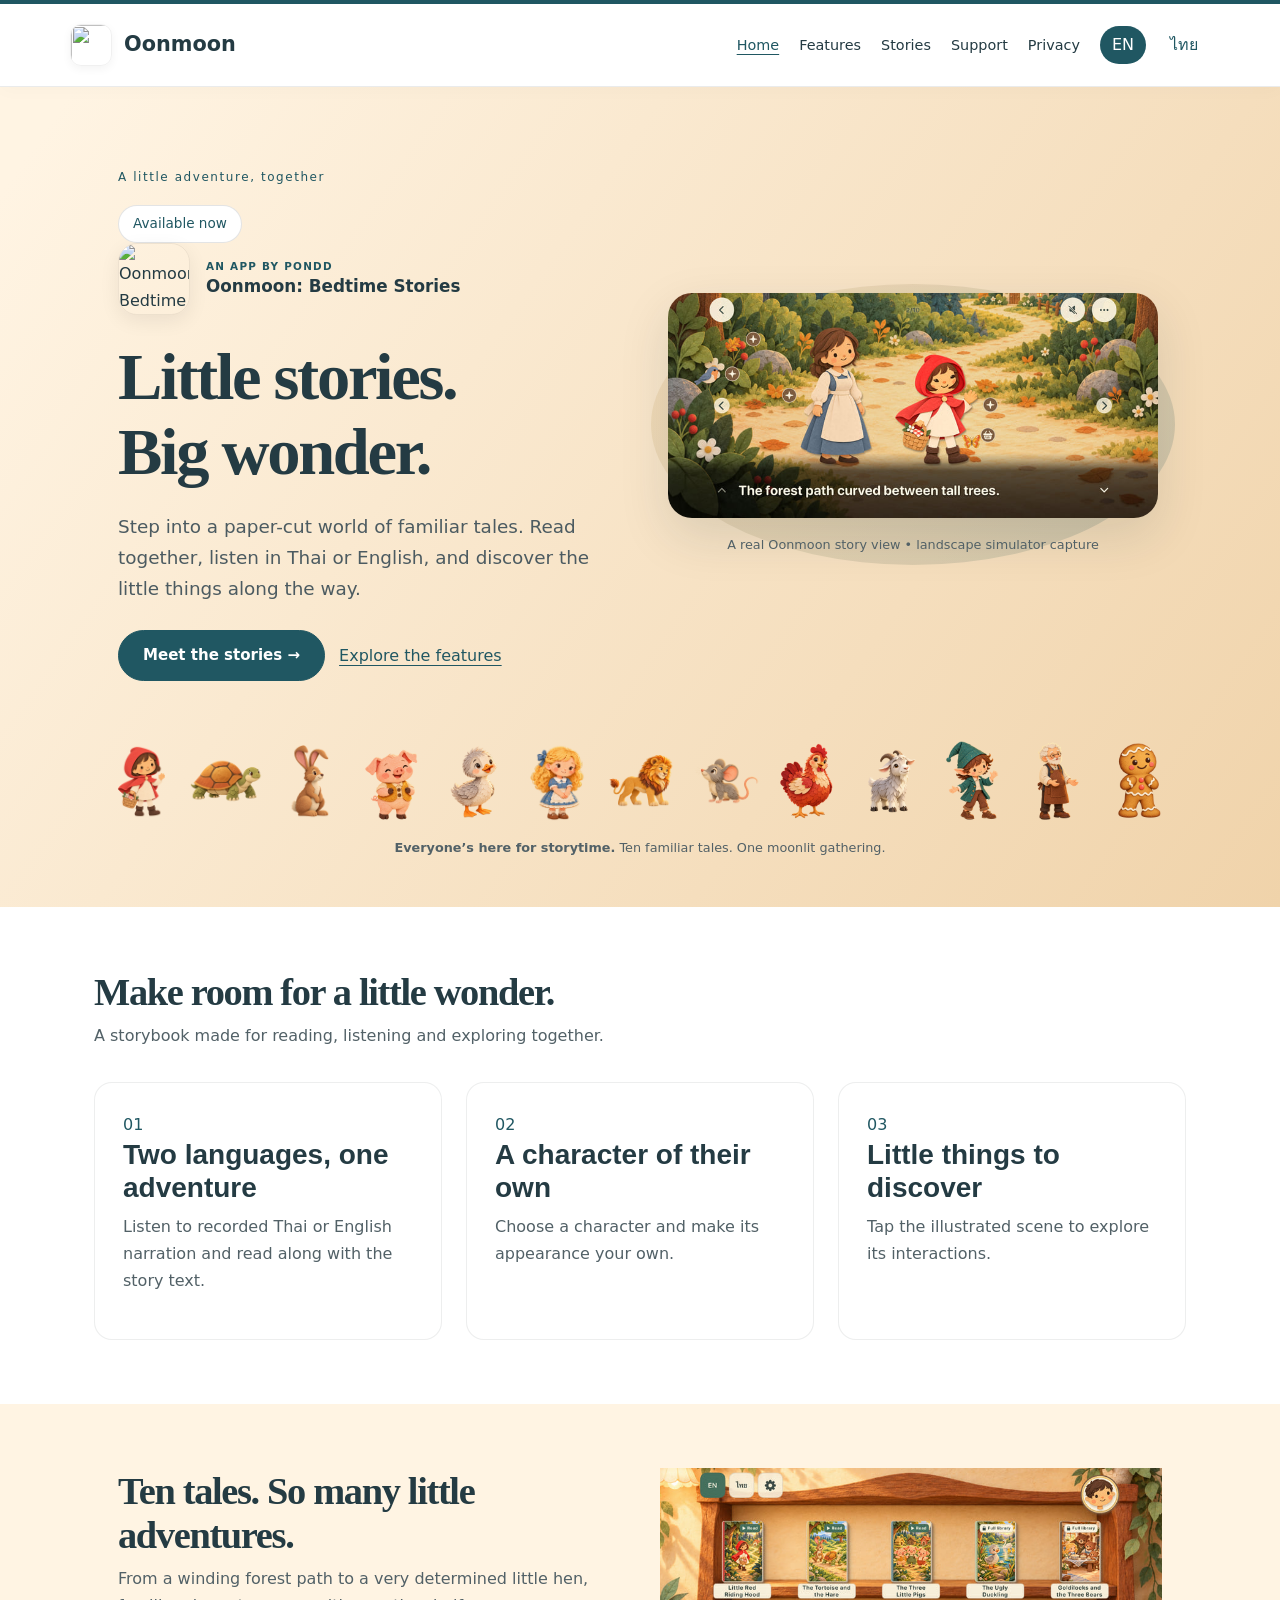
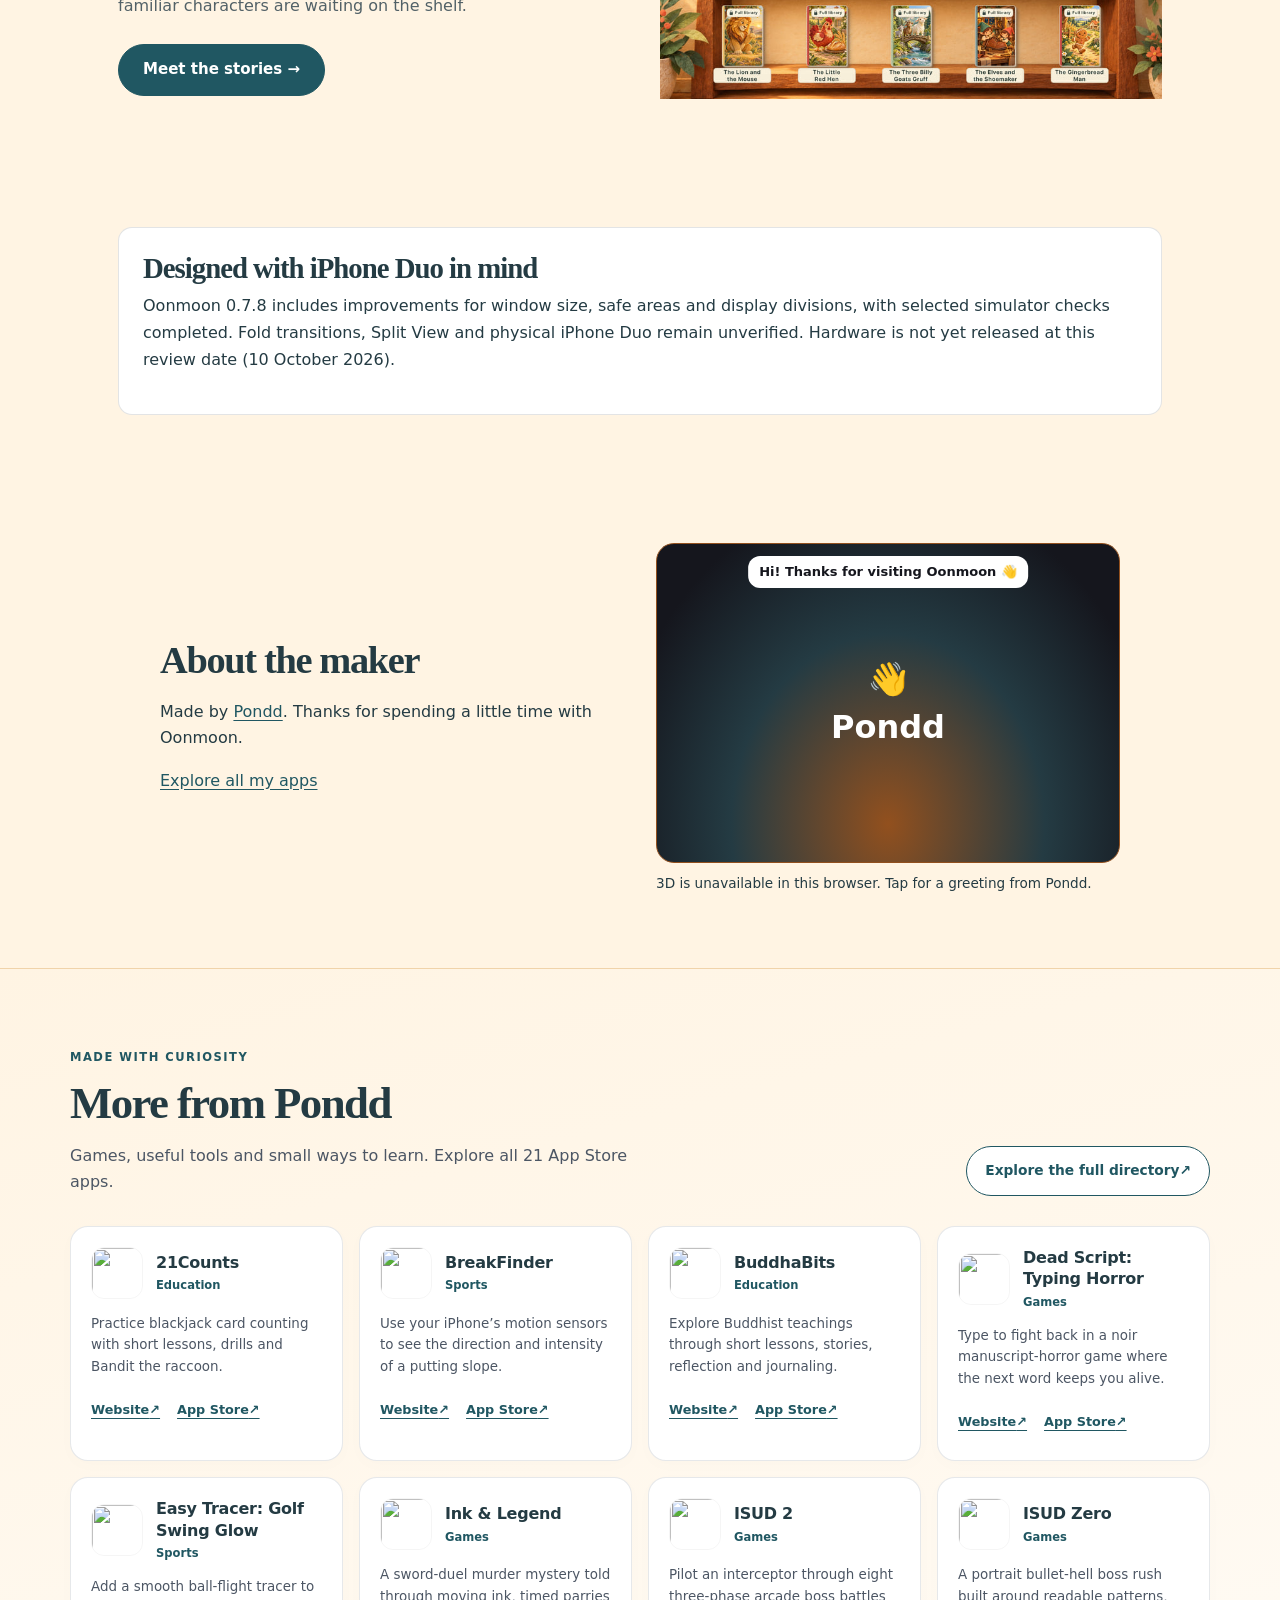
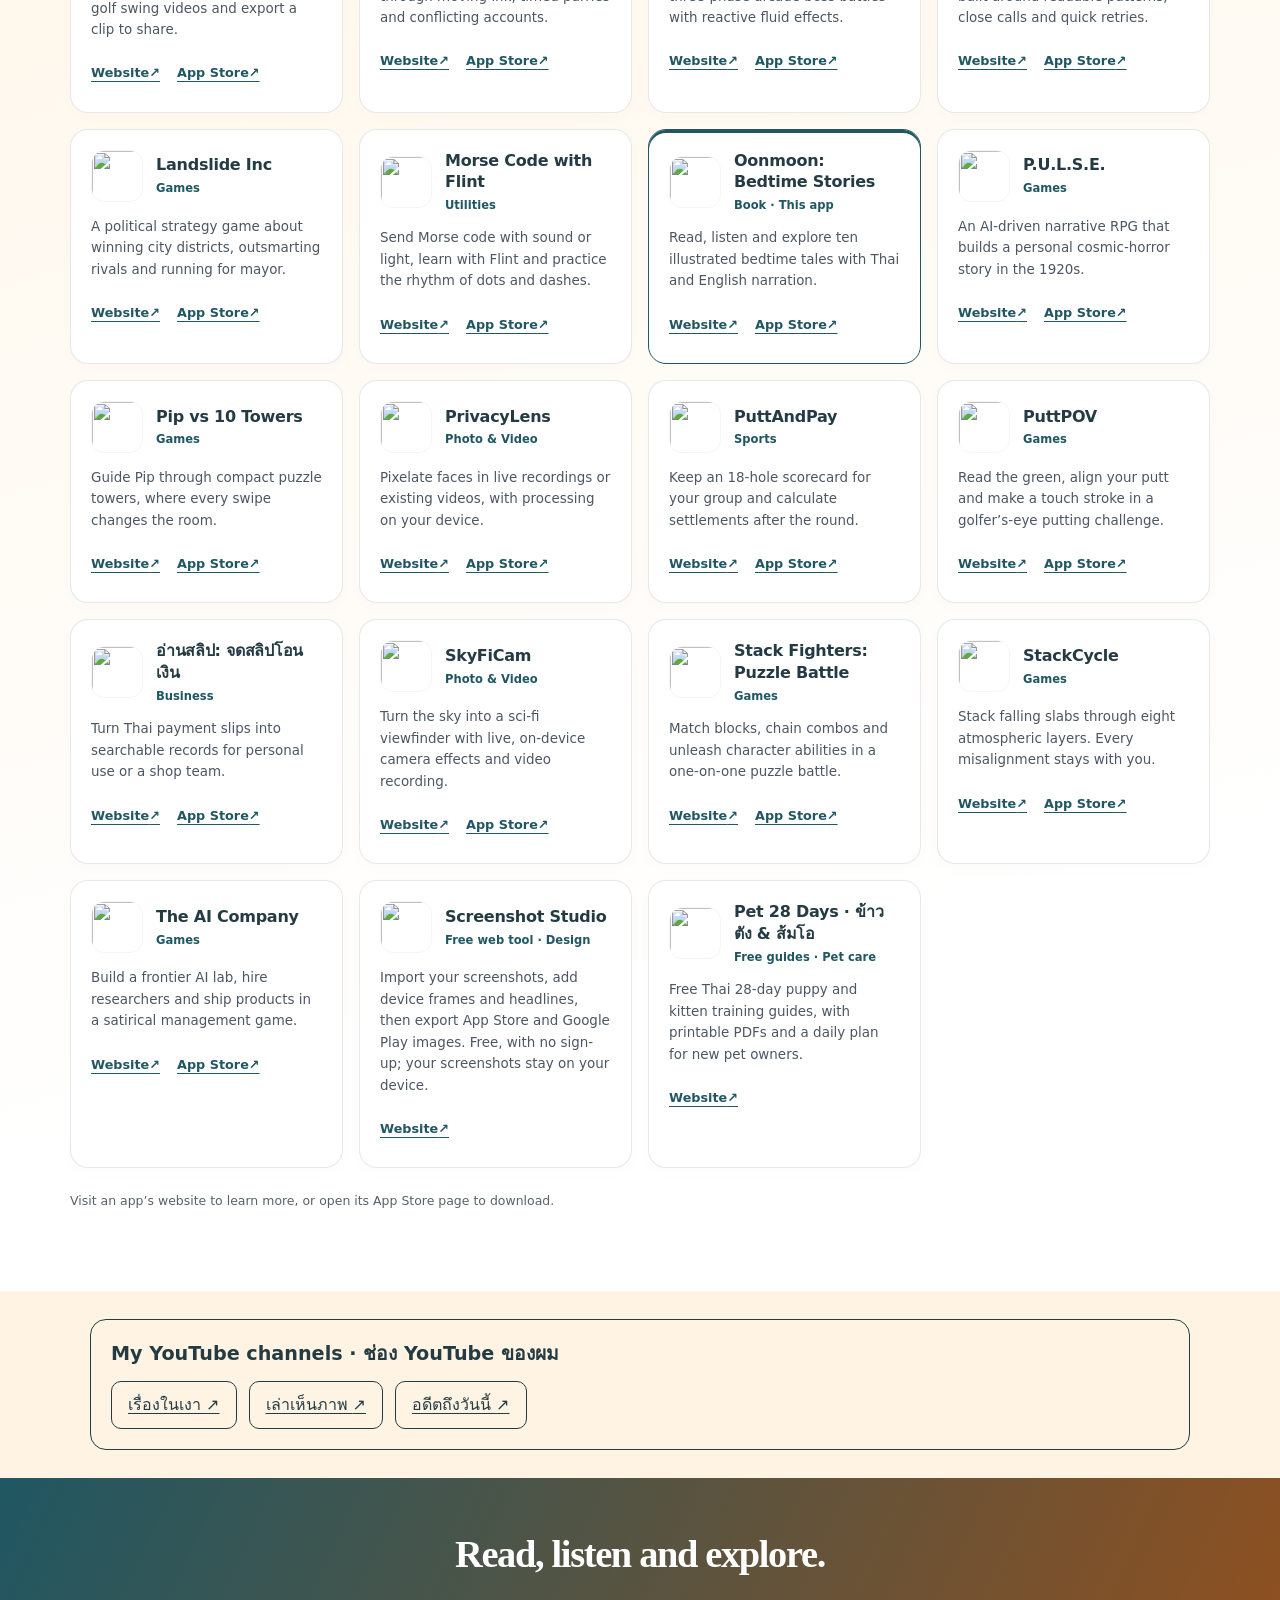
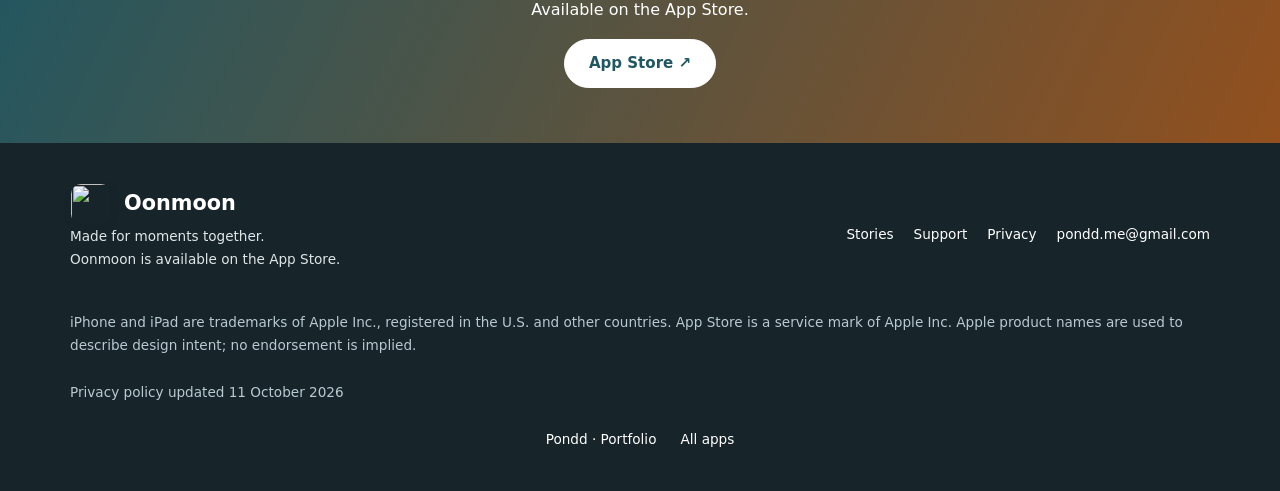
==== commit 0795ed03: "Add three YouTube channels to site network" ====
--- a/en/index.html
+++ b/en/index.html
@@ -19,5 +19,17 @@
 <!-- APP FAMILY START -->
 <section class="app-family" id="more-apps" aria-labelledby="app-family-title"><div class="app-family-inner"><div class="app-family-heading"><div><p class="app-family-kicker">Made with curiosity</p><h2 id="app-family-title">More from Pondd</h2><p class="app-family-intro">Games, useful tools and small ways to learn. Explore all 21 App Store apps.</p></div><a class="app-family-directory" href="https://pond1982.github.io/Pondd-Page/apps.html">Explore the full directory <span aria-hidden="true">↗</span></a></div><ul class="app-family-list" role="list"><li class="app-family-item" data-app-id="6763789288"><article aria-labelledby="family-6763789288"><div class="app-family-card-top"><img class="app-family-icon" src="https://pond1982.github.io/Pondd-Page/assets/app-icons/6763789288.webp" width="52" height="52" alt="" decoding="async" loading="lazy"><div><h3 id="family-6763789288">21Counts</h3><p class="app-family-meta">Education</p></div></div><p class="app-family-summary" lang="en">Practice blackjack card counting with short lessons, drills and Bandit the raccoon.</p><div class="app-family-links"><a href="https://pond1982.github.io/21Counts-Web/" aria-label="21Counts website">Website <span aria-hidden="true">↗</span></a><a href="https://apps.apple.com/gb/app/21counts/id6763789288" aria-label="21Counts on the App Store">App Store <span aria-hidden="true">↗</span></a></div></article></li><li class="app-family-item" data-app-id="6752389773"><article aria-labelledby="family-6752389773"><div class="app-family-card-top"><img class="app-family-icon" src="https://pond1982.github.io/Pondd-Page/assets/app-icons/6752389773.webp" width="52" height="52" alt="" decoding="async" loading="lazy"><div><h3 id="family-6752389773">BreakFinder</h3><p class="app-family-meta">Sports</p></div></div><p class="app-family-summary" lang="en">Use your iPhone’s motion sensors to see the direction and intensity of a putting slope.</p><div class="app-family-links"><a href="https://breakfinderweb.pages.dev/" aria-label="BreakFinder website">Website <span aria-hidden="true">↗</span></a><a href="https://apps.apple.com/gb/app/breakfinder/id6752389773" aria-label="BreakFinder on the App Store">App Store <span aria-hidden="true">↗</span></a></div></article></li><li class="app-family-item" data-app-id="6764710521"><article aria-labelledby="family-6764710521"><div class="app-family-card-top"><img class="app-family-icon" src="https://pond1982.github.io/Pondd-Page/assets/app-icons/6764710521.webp" width="52" height="52" alt="" decoding="async" loading="lazy"><div><h3 id="family-6764710521">BuddhaBits</h3><p class="app-family-meta">Education</p></div></div><p class="app-family-summary" lang="en">Explore Buddhist teachings through short lessons, stories, reflection and journaling.</p><div class="app-family-links"><a href="https://pond1982.github.io/BuddhaBits-web/index.html" aria-label="BuddhaBits website">Website <span aria-hidden="true">↗</span></a><a href="https://apps.apple.com/gb/app/buddhabits/id6764710521" aria-label="BuddhaBits on the App Store">App Store <span aria-hidden="true">↗</span></a></div></article></li><li class="app-family-item" data-app-id="6775353218"><article aria-labelledby="family-6775353218"><div class="app-family-card-top"><img class="app-family-icon" src="https://pond1982.github.io/Pondd-Page/assets/app-icons/6775353218.webp" width="52" height="52" alt="" decoding="async" loading="lazy"><div><h3 id="family-6775353218">Dead Script: Typing Horror</h3><p class="app-family-meta">Games</p></div></div><p class="app-family-summary" lang="en">Type to fight back in a noir manuscript-horror game where the next word keeps you alive.</p><div class="app-family-links"><a href="https://pond1982.github.io/iosdeadscriptweb/index.html" aria-label="Dead Script: Typing Horror website">Website <span aria-hidden="true">↗</span></a><a href="https://apps.apple.com/gb/app/dead-script-typing-horror/id6775353218" aria-label="Dead Script: Typing Horror on the App Store">App Store <span aria-hidden="true">↗</span></a></div></article></li><li class="app-family-item" data-app-id="6753145486"><article aria-labelledby="family-6753145486"><div class="app-family-card-top"><img class="app-family-icon" src="https://pond1982.github.io/Pondd-Page/assets/app-icons/6753145486.webp" width="52" height="52" alt="" decoding="async" loading="lazy"><div><h3 id="family-6753145486">Easy Tracer: Golf Swing Glow</h3><p class="app-family-meta">Sports</p></div></div><p class="app-family-summary" lang="en">Add a smooth ball-flight tracer to golf swing videos and export a clip to share.</p><div class="app-family-links"><a href="https://easy-tracer-web.pages.dev/" aria-label="Easy Tracer: Golf Swing Glow website">Website <span aria-hidden="true">↗</span></a><a href="https://apps.apple.com/gb/app/easy-tracer-golf-swing-glow/id6753145486" aria-label="Easy Tracer: Golf Swing Glow on the App Store">App Store <span aria-hidden="true">↗</span></a></div></article></li><li class="app-family-item" data-app-id="6830747339"><article aria-labelledby="family-6830747339"><div class="app-family-card-top"><img class="app-family-icon" src="https://pond1982.github.io/Pondd-Page/assets/app-icons/6830747339.webp" width="52" height="52" alt="" decoding="async" loading="lazy"><div><h3 id="family-6830747339">Ink &amp; Legend</h3><p class="app-family-meta">Games</p></div></div><p class="app-family-summary" lang="en">A sword-duel murder mystery told through moving ink, timed parries and conflicting accounts.</p><div class="app-family-links"><a href="https://pond1982.github.io/ink-and-legend-site/" aria-label="Ink &amp; Legend website">Website <span aria-hidden="true">↗</span></a><a href="https://apps.apple.com/gb/app/ink-legend/id6830747339" aria-label="Ink &amp; Legend on the App Store">App Store <span aria-hidden="true">↗</span></a></div></article></li><li class="app-family-item" data-app-id="6824559010"><article aria-labelledby="family-6824559010"><div class="app-family-card-top"><img class="app-family-icon" src="https://pond1982.github.io/Pondd-Page/assets/app-icons/6824559010.webp" width="52" height="52" alt="" decoding="async" loading="lazy"><div><h3 id="family-6824559010">ISUD 2</h3><p class="app-family-meta">Games</p></div></div><p class="app-family-summary" lang="en">Pilot an interceptor through eight three-phase arcade boss battles with reactive fluid effects.</p><div class="app-family-links"><a href="https://pond1982.github.io/ISUD-Website/isud2-support.html" aria-label="ISUD 2 website">Website <span aria-hidden="true">↗</span></a><a href="https://apps.apple.com/gb/app/isud-2/id6824559010" aria-label="ISUD 2 on the App Store">App Store <span aria-hidden="true">↗</span></a></div></article></li><li class="app-family-item" data-app-id="6765926399"><article aria-labelledby="family-6765926399"><div class="app-family-card-top"><img class="app-family-icon" src="https://pond1982.github.io/Pondd-Page/assets/app-icons/6765926399.webp" width="52" height="52" alt="" decoding="async" loading="lazy"><div><h3 id="family-6765926399">ISUD Zero</h3><p class="app-family-meta">Games</p></div></div><p class="app-family-summary" lang="en">A portrait bullet-hell boss rush built around readable patterns, close calls and quick retries.</p><div class="app-family-links"><a href="https://pond1982.github.io/ISUD-Website/" aria-label="ISUD Zero website">Website <span aria-hidden="true">↗</span></a><a href="https://apps.apple.com/gb/app/isud-zero/id6765926399" aria-label="ISUD Zero on the App Store">App Store <span aria-hidden="true">↗</span></a></div></article></li><li class="app-family-item" data-app-id="6761601860"><article aria-labelledby="family-6761601860"><div class="app-family-card-top"><img class="app-family-icon" src="https://pond1982.github.io/Pondd-Page/assets/app-icons/6761601860.webp" width="52" height="52" alt="" decoding="async" loading="lazy"><div><h3 id="family-6761601860">Landslide Inc</h3><p class="app-family-meta">Games</p></div></div><p class="app-family-summary" lang="en">A political strategy game about winning city districts, outsmarting rivals and running for mayor.</p><div class="app-family-links"><a href="https://pond1982.github.io/Landslide-Web/index.html" aria-label="Landslide Inc website">Website <span aria-hidden="true">↗</span></a><a href="https://apps.apple.com/gb/app/landslide-inc/id6761601860" aria-label="Landslide Inc on the App Store">App Store <span aria-hidden="true">↗</span></a></div></article></li><li class="app-family-item" data-app-id="6818069855"><article aria-labelledby="family-6818069855"><div class="app-family-card-top"><img class="app-family-icon" src="https://pond1982.github.io/Pondd-Page/assets/app-icons/6818069855.webp" width="52" height="52" alt="" decoding="async" loading="lazy"><div><h3 id="family-6818069855">Morse Code with Flint</h3><p class="app-family-meta">Utilities</p></div></div><p class="app-family-summary" lang="en">Send Morse code with sound or light, learn with Flint and practice the rhythm of dots and dashes.</p><div class="app-family-links"><a href="https://pond1982.github.io/Morse-Support-Site/" aria-label="Morse Code with Flint website">Website <span aria-hidden="true">↗</span></a><a href="https://apps.apple.com/gb/app/morse-code-with-flint/id6818069855" aria-label="Morse Code with Flint on the App Store">App Store <span aria-hidden="true">↗</span></a></div></article></li><li class="app-family-item is-current" data-app-id="6821338637"><article aria-labelledby="family-6821338637"><div class="app-family-card-top"><img class="app-family-icon" src="https://pond1982.github.io/Pondd-Page/assets/app-icons/6821338637.webp" width="52" height="52" alt="" decoding="async" loading="lazy"><div><h3 id="family-6821338637">Oonmoon: Bedtime Stories</h3><p class="app-family-meta">Book · This app</p></div></div><p class="app-family-summary" lang="en">Read, listen and explore ten illustrated bedtime tales with Thai and English narration.</p><div class="app-family-links"><a href="https://pond1982.github.io/Oonmoon-Website/en/" aria-label="Oonmoon: Bedtime Stories website">Website <span aria-hidden="true">↗</span></a><a href="https://apps.apple.com/gb/app/oonmoon-bedtime-stories/id6821338637" aria-label="Oonmoon: Bedtime Stories on the App Store">App Store <span aria-hidden="true">↗</span></a></div></article></li><li class="app-family-item" data-app-id="6762054116"><article aria-labelledby="family-6762054116"><div class="app-family-card-top"><img class="app-family-icon" src="https://pond1982.github.io/Pondd-Page/assets/app-icons/6762054116.webp" width="52" height="52" alt="" decoding="async" loading="lazy"><div><h3 id="family-6762054116">P.U.L.S.E.</h3><p class="app-family-meta">Games</p></div></div><p class="app-family-summary" lang="en">An AI-driven narrative RPG that builds a personal cosmic-horror story in the 1920s.</p><div class="app-family-links"><a href="https://pulse-web-5vx.pages.dev/" aria-label="P.U.L.S.E. website">Website <span aria-hidden="true">↗</span></a><a href="https://apps.apple.com/gb/app/p-u-l-s-e/id6762054116" aria-label="P.U.L.S.E. on the App Store">App Store <span aria-hidden="true">↗</span></a></div></article></li><li class="app-family-item" data-app-id="6766553847"><article aria-labelledby="family-6766553847"><div class="app-family-card-top"><img class="app-family-icon" src="https://pond1982.github.io/Pondd-Page/assets/app-icons/6766553847.webp" width="52" height="52" alt="" decoding="async" loading="lazy"><div><h3 id="family-6766553847">Pip vs 10 Towers</h3><p class="app-family-meta">Games</p></div></div><p class="app-family-summary" lang="en">Guide Pip through compact puzzle towers, where every swipe changes the room.</p><div class="app-family-links"><a href="https://pond1982.github.io/StepBlade-Website/index.html" aria-label="Pip vs 10 Towers website">Website <span aria-hidden="true">↗</span></a><a href="https://apps.apple.com/gb/app/pip-vs-10-towers/id6766553847" aria-label="Pip vs 10 Towers on the App Store">App Store <span aria-hidden="true">↗</span></a></div></article></li><li class="app-family-item" data-app-id="6752596764"><article aria-labelledby="family-6752596764"><div class="app-family-card-top"><img class="app-family-icon" src="https://pond1982.github.io/Pondd-Page/assets/app-icons/6752596764.webp" width="52" height="52" alt="" decoding="async" loading="lazy"><div><h3 id="family-6752596764">PrivacyLens</h3><p class="app-family-meta">Photo &amp; Video</p></div></div><p class="app-family-summary" lang="en">Pixelate faces in live recordings or existing videos, with processing on your device.</p><div class="app-family-links"><a href="https://privacylensweb.pages.dev/" aria-label="PrivacyLens website">Website <span aria-hidden="true">↗</span></a><a href="https://apps.apple.com/gb/app/privacylens/id6752596764" aria-label="PrivacyLens on the App Store">App Store <span aria-hidden="true">↗</span></a></div></article></li><li class="app-family-item" data-app-id="6752640120"><article aria-labelledby="family-6752640120"><div class="app-family-card-top"><img class="app-family-icon" src="https://pond1982.github.io/Pondd-Page/assets/app-icons/6752640120.webp" width="52" height="52" alt="" decoding="async" loading="lazy"><div><h3 id="family-6752640120">PuttAndPay</h3><p class="app-family-meta">Sports</p></div></div><p class="app-family-summary" lang="en">Keep an 18-hole scorecard for your group and calculate settlements after the round.</p><div class="app-family-links"><a href="https://puttandpayweb.pages.dev/" aria-label="PuttAndPay website">Website <span aria-hidden="true">↗</span></a><a href="https://apps.apple.com/gb/app/puttandpay/id6752640120" aria-label="PuttAndPay on the App Store">App Store <span aria-hidden="true">↗</span></a></div></article></li><li class="app-family-item" data-app-id="6771718899"><article aria-labelledby="family-6771718899"><div class="app-family-card-top"><img class="app-family-icon" src="https://pond1982.github.io/Pondd-Page/assets/app-icons/6771718899.webp" width="52" height="52" alt="" decoding="async" loading="lazy"><div><h3 id="family-6771718899">PuttPOV</h3><p class="app-family-meta">Games</p></div></div><p class="app-family-summary" lang="en">Read the green, align your putt and make a touch stroke in a golfer’s-eye putting challenge.</p><div class="app-family-links"><a href="https://pond1982.github.io/PuttPOV-Website/" aria-label="PuttPOV website">Website <span aria-hidden="true">↗</span></a><a href="https://apps.apple.com/gb/app/puttpov/id6771718899" aria-label="PuttPOV on the App Store">App Store <span aria-hidden="true">↗</span></a></div></article></li><li class="app-family-item" data-app-id="6765605900"><article aria-labelledby="family-6765605900"><div class="app-family-card-top"><img class="app-family-icon" src="https://pond1982.github.io/Pondd-Page/assets/app-icons/6765605900.webp" width="52" height="52" alt="" decoding="async" loading="lazy"><div><h3 id="family-6765605900">อ่านสลิป: จดสลิปโอนเงิน</h3><p class="app-family-meta">Business</p></div></div><p class="app-family-summary" lang="en">Turn Thai payment slips into searchable records for personal use or a shop team.</p><div class="app-family-links"><a href="https://pond1982.github.io/ReadSlipWebsite/index.html" aria-label="อ่านสลิป: จดสลิปโอนเงิน website">Website <span aria-hidden="true">↗</span></a><a href="https://apps.apple.com/gb/app/%E0%B8%AD-%E0%B8%B2%E0%B8%99%E0%B8%AA%E0%B8%A5-%E0%B8%9B-%E0%B8%88%E0%B8%94%E0%B8%AA%E0%B8%A5-%E0%B8%9B%E0%B9%82%E0%B8%AD%E0%B8%99%E0%B9%80%E0%B8%87-%E0%B8%99/id6765605900" aria-label="อ่านสลิป: จดสลิปโอนเงิน on the App Store">App Store <span aria-hidden="true">↗</span></a></div></article></li><li class="app-family-item" data-app-id="6773614646"><article aria-labelledby="family-6773614646"><div class="app-family-card-top"><img class="app-family-icon" src="https://pond1982.github.io/Pondd-Page/assets/app-icons/6773614646.webp" width="52" height="52" alt="" decoding="async" loading="lazy"><div><h3 id="family-6773614646">SkyFiCam</h3><p class="app-family-meta">Photo &amp; Video</p></div></div><p class="app-family-summary" lang="en">Turn the sky into a sci-fi viewfinder with live, on-device camera effects and video recording.</p><div class="app-family-links"><a href="https://pond1982.github.io/SkyFiWeb/" aria-label="SkyFiCam website">Website <span aria-hidden="true">↗</span></a><a href="https://apps.apple.com/gb/app/skyficam/id6773614646" aria-label="SkyFiCam on the App Store">App Store <span aria-hidden="true">↗</span></a></div></article></li><li class="app-family-item" data-app-id="6762288266"><article aria-labelledby="family-6762288266"><div class="app-family-card-top"><img class="app-family-icon" src="https://pond1982.github.io/Pondd-Page/assets/app-icons/6762288266.webp" width="52" height="52" alt="" decoding="async" loading="lazy"><div><h3 id="family-6762288266">Stack Fighters: Puzzle Battle</h3><p class="app-family-meta">Games</p></div></div><p class="app-family-summary" lang="en">Match blocks, chain combos and unleash character abilities in a one-on-one puzzle battle.</p><div class="app-family-links"><a href="https://pond1982.github.io/stackfighters-site/index.html" aria-label="Stack Fighters: Puzzle Battle website">Website <span aria-hidden="true">↗</span></a><a href="https://apps.apple.com/gb/app/stack-fighters-puzzle-battle/id6762288266" aria-label="Stack Fighters: Puzzle Battle on the App Store">App Store <span aria-hidden="true">↗</span></a></div></article></li><li class="app-family-item" data-app-id="6764340971"><article aria-labelledby="family-6764340971"><div class="app-family-card-top"><img class="app-family-icon" src="https://pond1982.github.io/Pondd-Page/assets/app-icons/6764340971.webp" width="52" height="52" alt="" decoding="async" loading="lazy"><div><h3 id="family-6764340971">StackCycle</h3><p class="app-family-meta">Games</p></div></div><p class="app-family-summary" lang="en">Stack falling slabs through eight atmospheric layers. Every misalignment stays with you.</p><div class="app-family-links"><a href="https://pond1982.github.io/stackcycle---web/" aria-label="StackCycle website">Website <span aria-hidden="true">↗</span></a><a href="https://apps.apple.com/gb/app/stackcycle/id6764340971" aria-label="StackCycle on the App Store">App Store <span aria-hidden="true">↗</span></a></div></article></li><li class="app-family-item" data-app-id="6777710816"><article aria-labelledby="family-6777710816"><div class="app-family-card-top"><img class="app-family-icon" src="https://pond1982.github.io/Pondd-Page/assets/app-icons/6777710816.webp" width="52" height="52" alt="" decoding="async" loading="lazy"><div><h3 id="family-6777710816">The AI Company</h3><p class="app-family-meta">Games</p></div></div><p class="app-family-summary" lang="en">Build a frontier AI lab, hire researchers and ship products in a satirical management game.</p><div class="app-family-links"><a href="https://pond1982.github.io/TheAiCompanyWeb/" aria-label="The AI Company website">Website <span aria-hidden="true">↗</span></a><a href="https://apps.apple.com/gb/app/the-ai-company/id6777710816" aria-label="The AI Company on the App Store">App Store <span aria-hidden="true">↗</span></a></div></article></li><li class="app-family-item" data-app-id="screenshot-studio"><article aria-labelledby="family-screenshot-studio"><div class="app-family-card-top"><img class="app-family-icon" src="https://pond1982.github.io/Pondd-Page/assets/app-icons/screenshot-studio.svg" width="52" height="52" alt="" decoding="async" loading="lazy"><div><h3 id="family-screenshot-studio">Screenshot Studio</h3><p class="app-family-meta">Free web tool · Design</p></div></div><p class="app-family-summary" lang="en">Import your screenshots, add device frames and headlines, then export App Store and Google Play images. Free, with no sign-up; your screenshots stay on your device.</p><div class="app-family-links"><a href="https://pond1982.github.io/screenshot-studio/">Website <span aria-hidden="true">↗</span></a></div></article></li><li class="app-family-item" data-app-id="pet-28-days"><article aria-labelledby="family-pet-28-days"><div class="app-family-card-top"><img class="app-family-icon" src="https://pond1982.github.io/Pondd-Page/assets/app-icons/pet-28-days.png" width="52" height="52" alt="" decoding="async" loading="lazy"><div><h3 id="family-pet-28-days">Pet 28 Days · ข้าวตัง &amp; ส้มโอ</h3><p class="app-family-meta">Free guides · Pet care</p></div></div><p class="app-family-summary" lang="en">Free Thai 28-day puppy and kitten training guides, with printable PDFs and a daily plan for new pet owners.</p><div class="app-family-links"><a href="https://pond1982.github.io/pet-28-days/">Website <span aria-hidden="true">↗</span></a></div></article></li></ul><p class="app-family-note">Visit an app’s website to learn more, or open its App Store page to download.</p></div></section>
 <!-- APP FAMILY END -->
+<!-- PONDD YOUTUBE CHANNELS START -->
+<style>
+main .pondd-youtube{min-height:0;height:auto;box-sizing:border-box;max-width:1100px;width:calc(100% - 32px);margin:28px auto;padding:20px;border:1px solid currentColor;border-radius:16px;color:inherit;font:16px/1.6 system-ui,sans-serif;text-align:left}
+main .pondd-youtube h2{text-transform:none;letter-spacing:normal;font:600 1.2rem/1.5 system-ui,sans-serif;margin:0 0 12px;color:inherit}
+main .pondd-youtube nav{position:static;height:auto;width:auto;min-height:0;padding:0;margin:0;display:flex;flex-wrap:wrap;gap:12px}
+.pondd-youtube a{display:block;box-sizing:border-box;max-width:100%;padding:10px 16px;border:1px solid currentColor;border-radius:10px;color:inherit;text-decoration:underline;text-underline-offset:3px;overflow-wrap:anywhere}
+.pondd-youtube a:hover{background:rgba(128,128,128,.12)}
+.pondd-youtube a:focus-visible{outline:3px solid currentColor;outline-offset:3px}
+</style>
+<section class="pondd-youtube" aria-label="Pondd YouTube channels"><h2>My YouTube channels · ช่อง YouTube ของผม</h2><nav aria-label="YouTube channels"><a href="https://www.youtube.com/@เรื่องในเงา" target="_blank" rel="noopener noreferrer" lang="th">เรื่องในเงา <span aria-hidden="true">↗</span></a><a href="https://www.youtube.com/@เล่าเห็นภาพ" target="_blank" rel="noopener noreferrer" lang="th">เล่าเห็นภาพ <span aria-hidden="true">↗</span></a><a href="https://www.youtube.com/@อดีตถึงวันนี้" target="_blank" rel="noopener noreferrer" lang="th">อดีตถึงวันนี้ <span aria-hidden="true">↗</span></a></nav></section>
+<!-- PONDD YOUTUBE CHANNELS END -->
+
 
 </main><section class="download-strip bg-gradient-primary-to-secondary"><h2>Read, listen and explore.</h2><p>Available on the App Store.</p><a class="btn" href="https://apps.apple.com/gb/app/oonmoon-bedtime-stories/id6821338637">App Store ↗</a></section><footer class="site-footer"><div class="wrap"><div class="footer-top"><div><a class="brand" href="./"><img class="app-brand-icon" src="https://pond1982.github.io/Pondd-Page/assets/app-icons/6821338637.webp" width="42" height="42" alt="" decoding="async">Oonmoon</a><p>Made for moments together.<br>Oonmoon is available on the App Store.</p></div><nav class="footer-links" aria-label="Footer navigation"><a href="stories/">Stories</a><a href="support/">Support</a><a href="privacy/">Privacy</a><a href="mailto:pondd.me@gmail.com">pondd.me@gmail.com</a></nav></div><p class="credits">iPhone and iPad are trademarks of Apple Inc., registered in the U.S. and other countries. App Store is a service mark of Apple Inc. Apple product names are used to describe design intent; no endorsement is implied.</p><p class="preview-label">Privacy policy updated 11 October 2026</p><nav class="portfolio-links" aria-label="Developer portfolio"><a href="https://pond1982.github.io/Pondd-Page/">Pondd · Portfolio</a><a href="https://pond1982.github.io/Pondd-Page/index.html#apps">All apps</a></nav></div></footer></body></html>
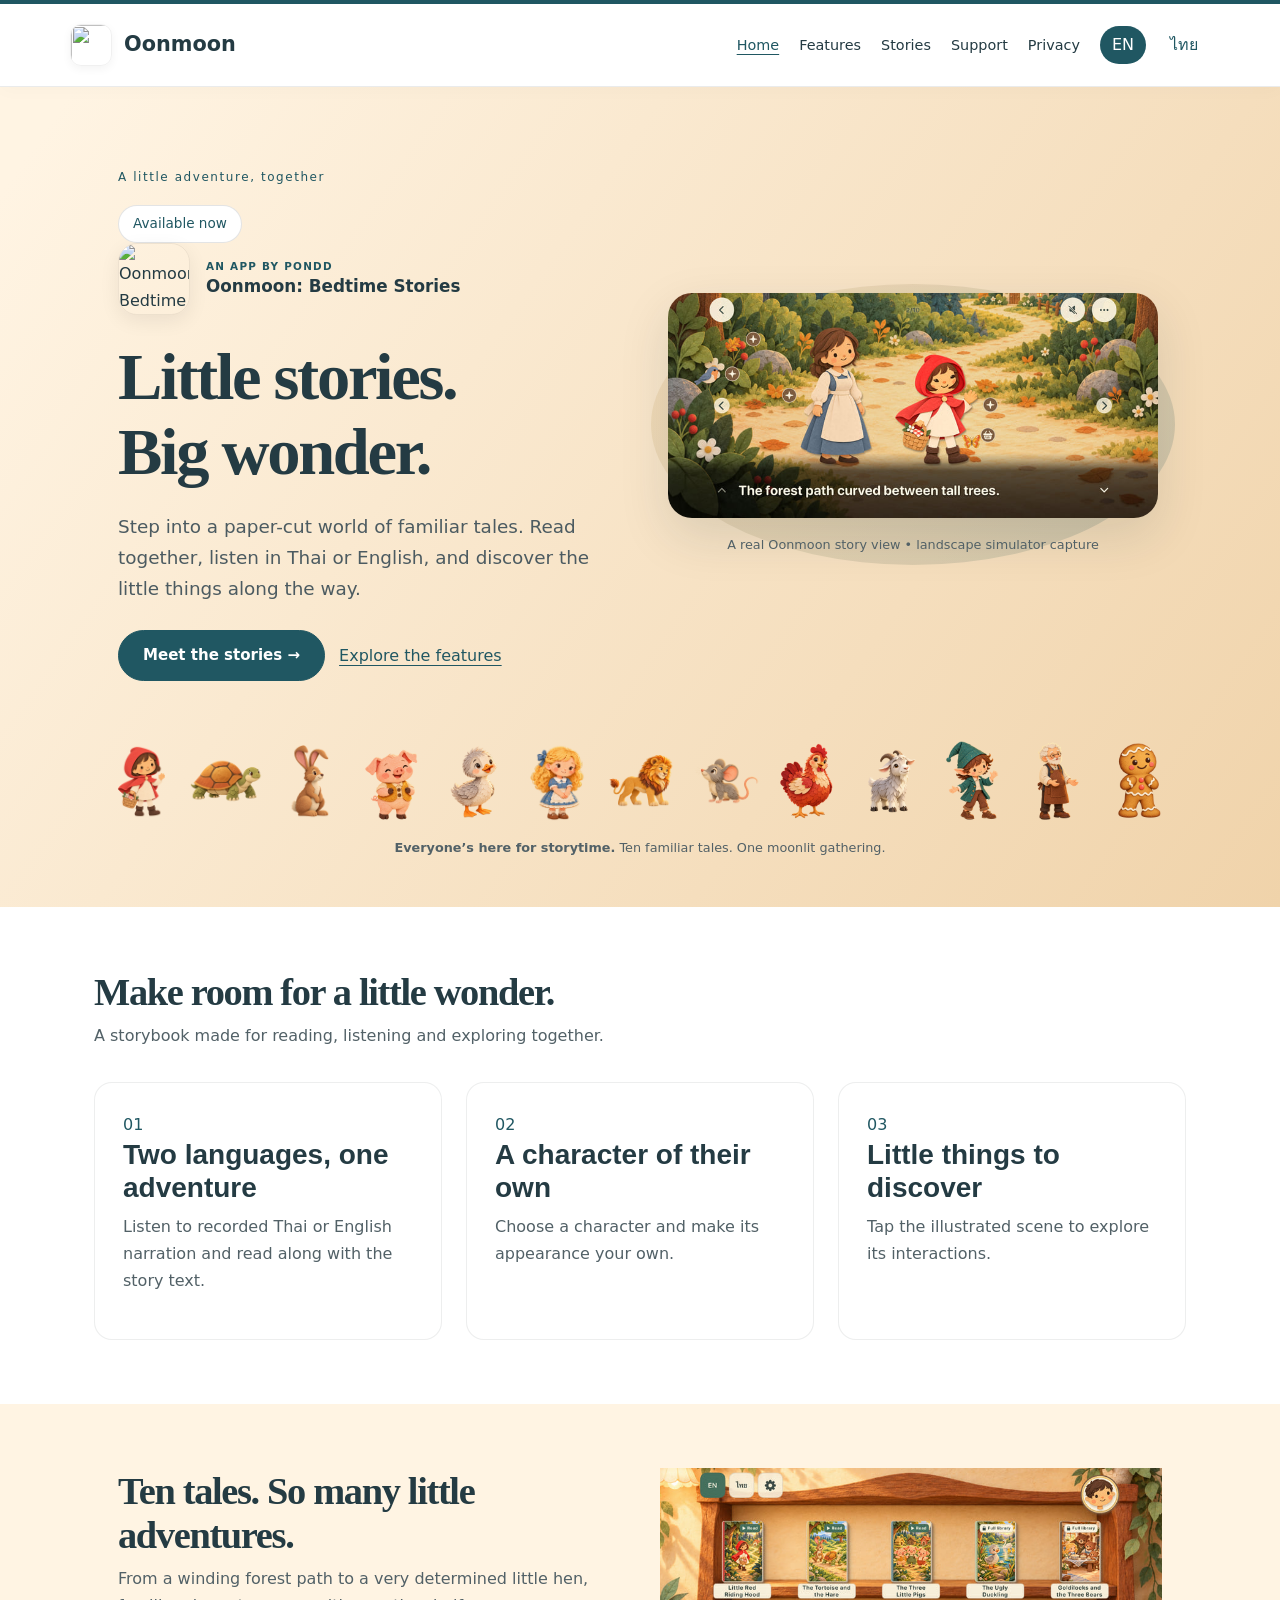
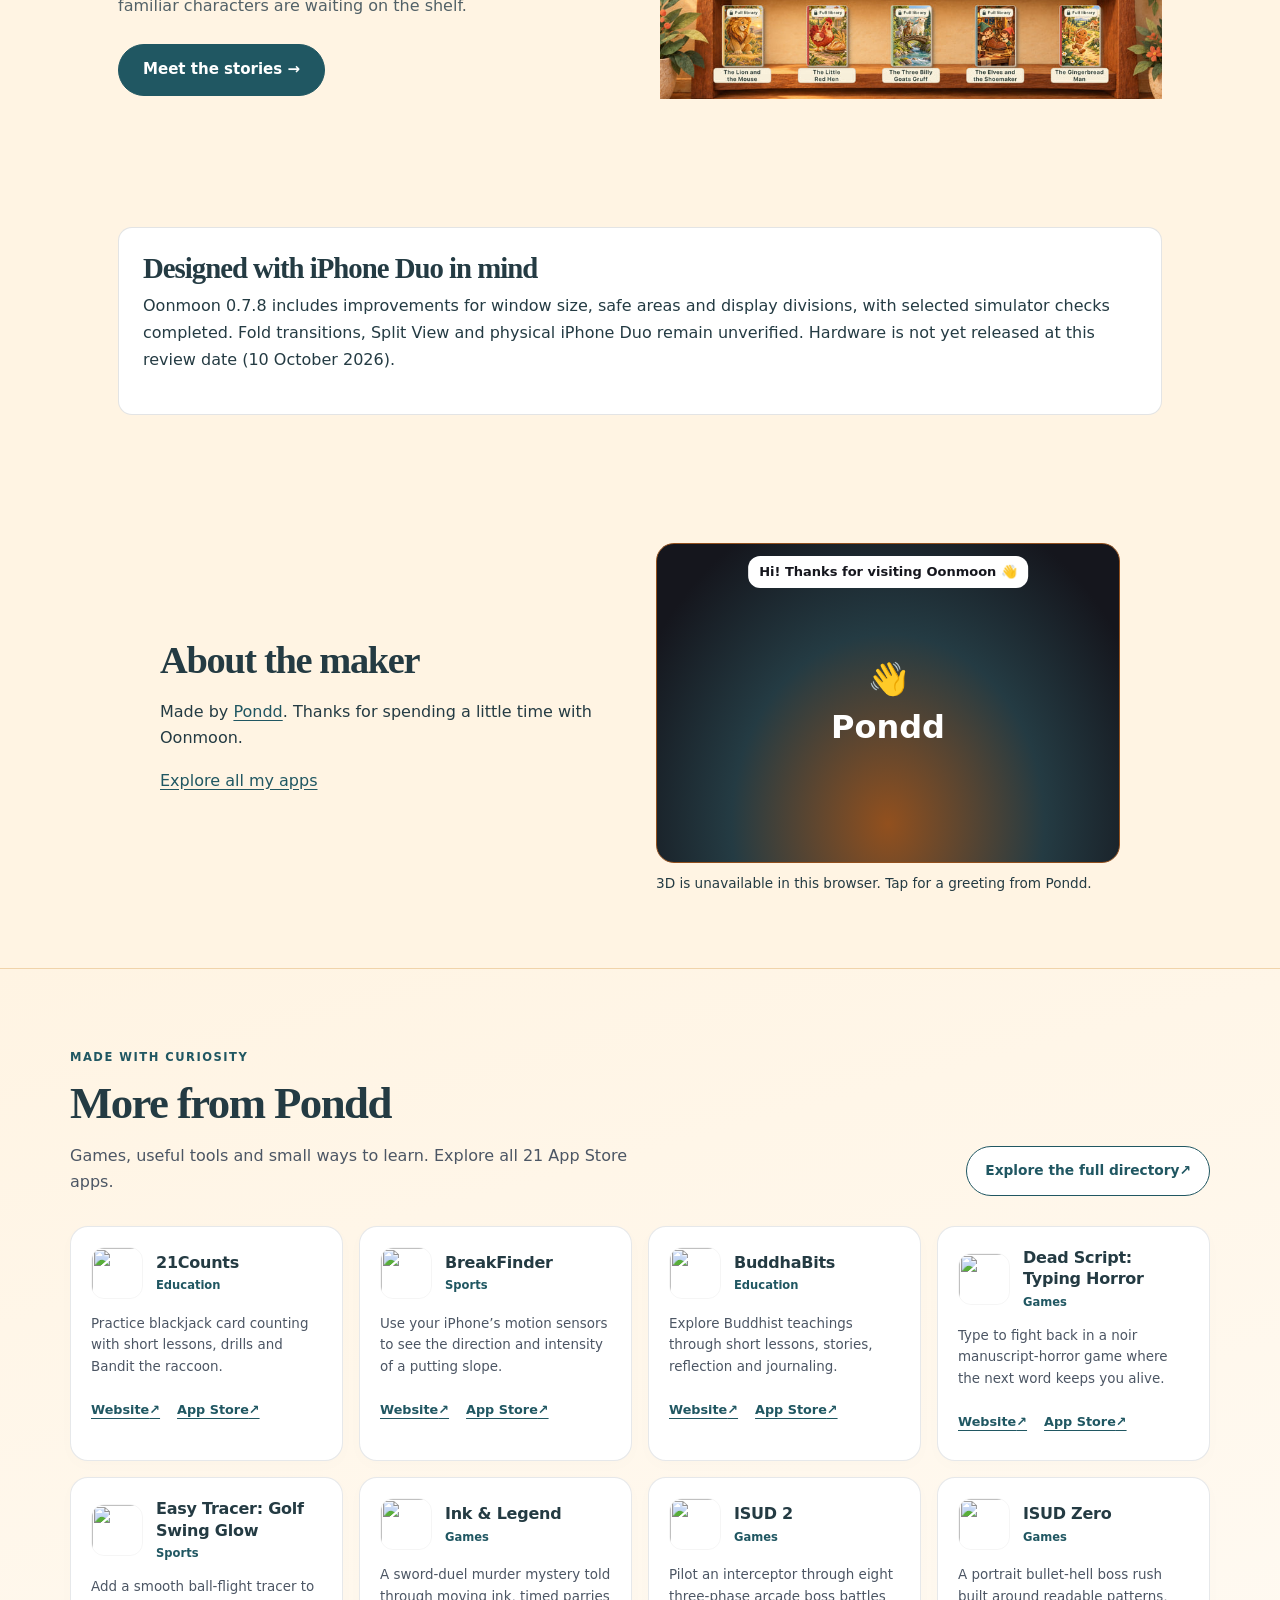
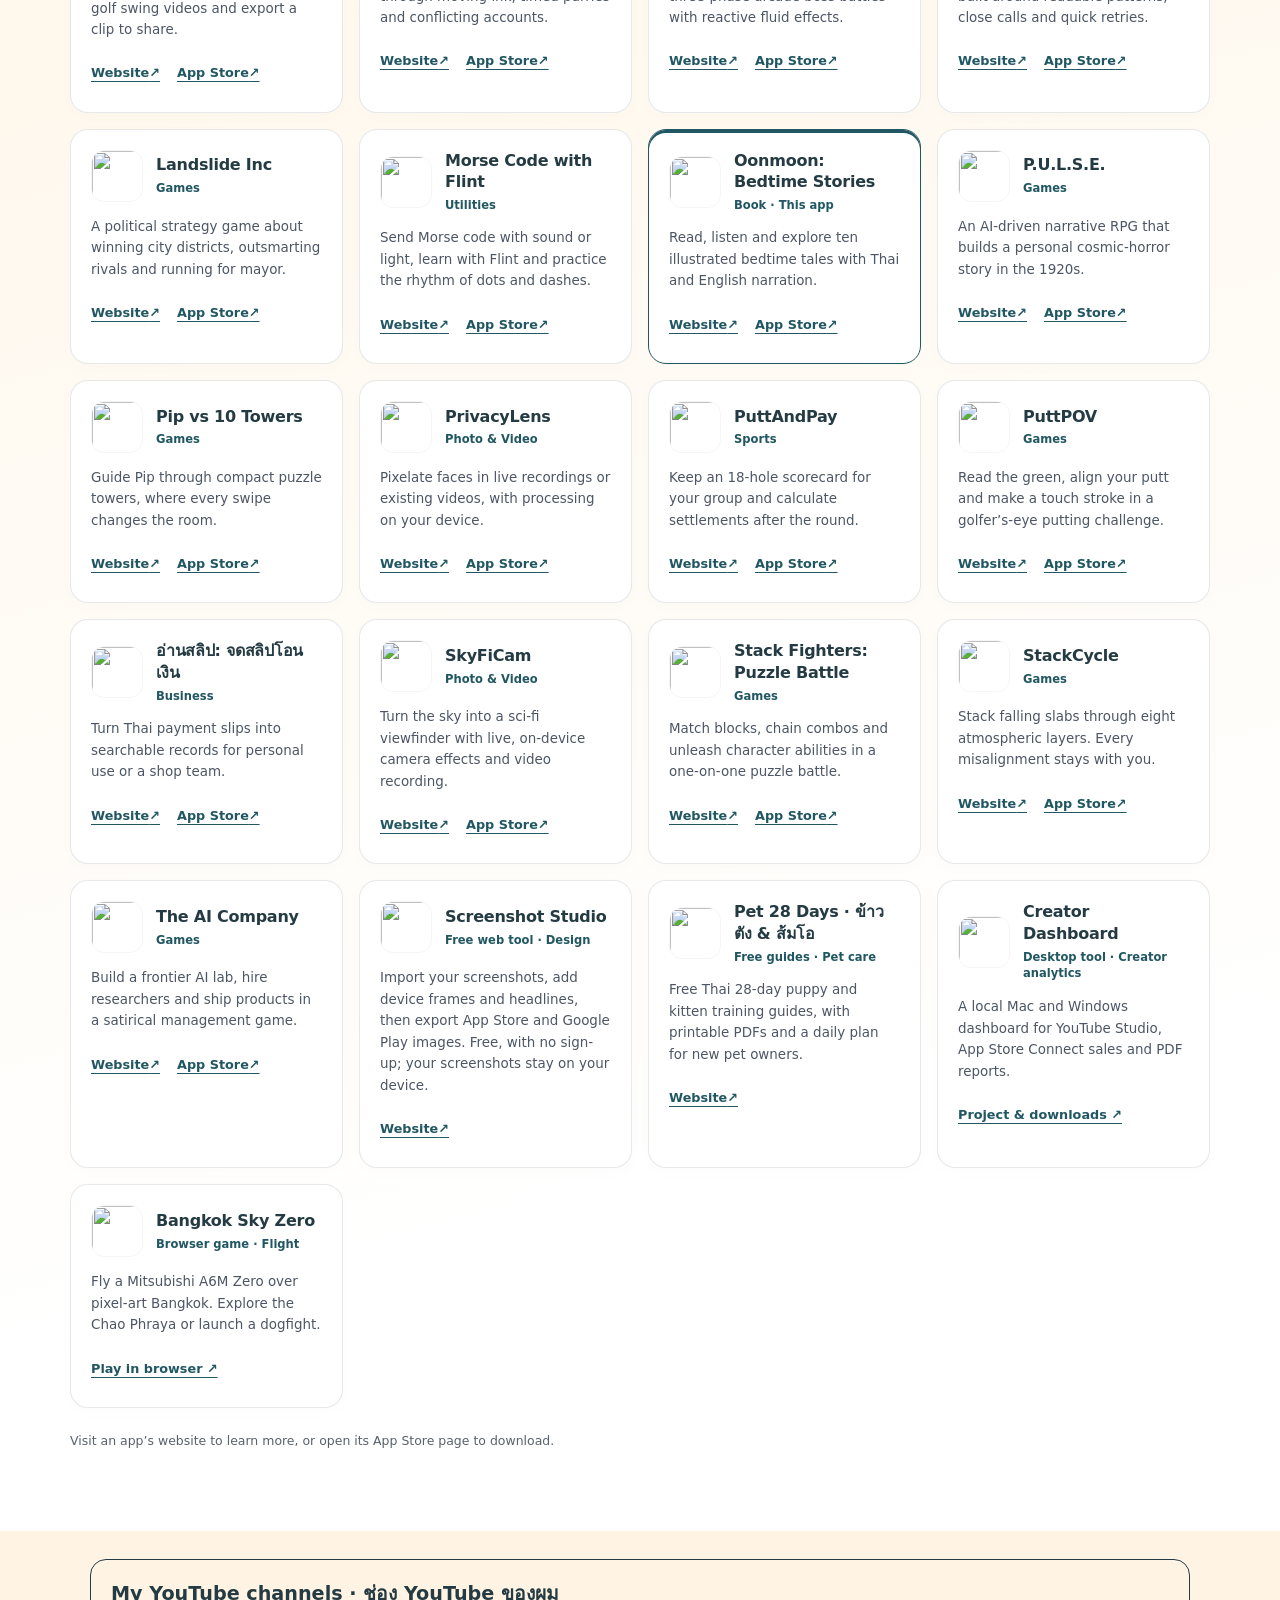
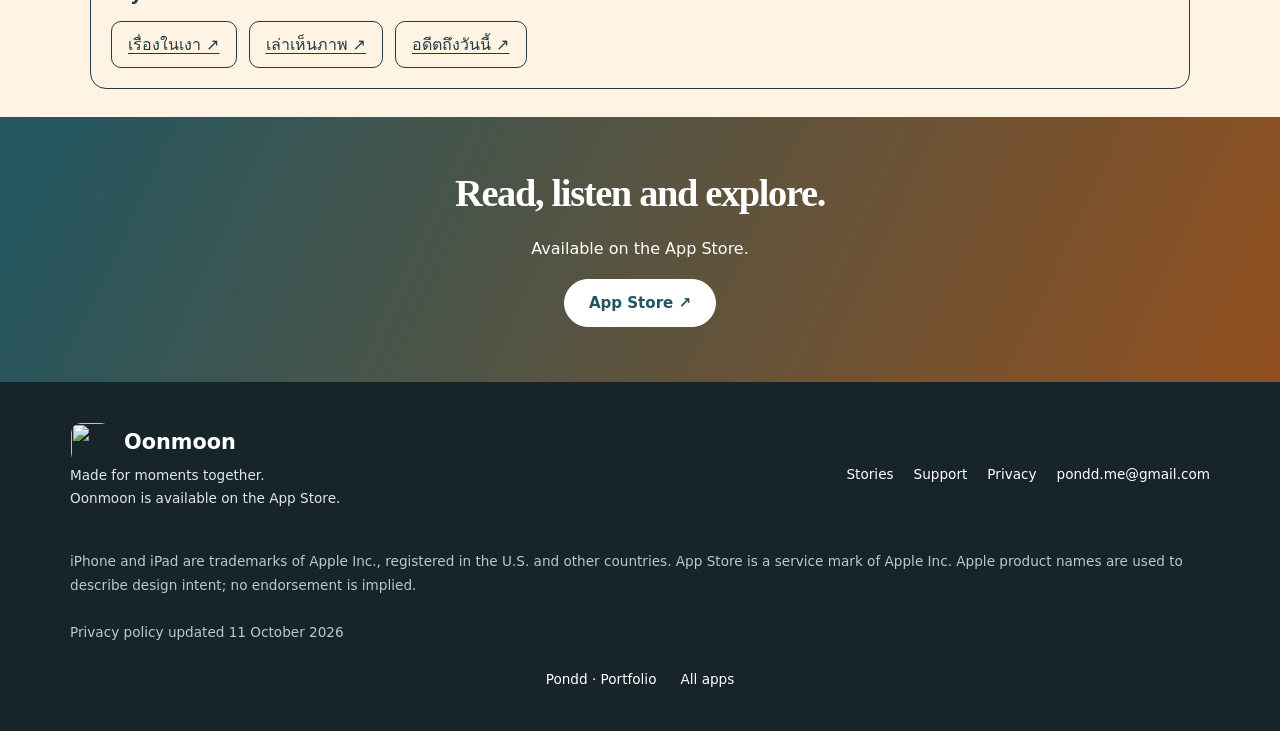
==== commit 4d69d5df: "Add Creator Dashboard and Bangkok Sky Zero to collection" ====
--- a/en/index.html
+++ b/en/index.html
@@ -17,7 +17,7 @@
 <section class="pondd-about" id="about" data-pondd-character data-character-locale="en" aria-label="About the maker"><div class="pondd-about-inner"><div><h2>About the maker</h2><p>Made by <a href="https://pond1982.github.io/Pondd-Page/">Pondd</a>. Thanks for spending a little time with Oonmoon.</p><p><a href="https://pond1982.github.io/Pondd-Page/index.html#apps">Explore all my apps</a></p></div><div><button class="pondd-character-stage" type="button" aria-label="Change Pondd’s dance" aria-describedby="pondd-character-hint"><span class="pondd-character-fallback" aria-hidden="true">👋<br>Pondd</span><span class="bubble" role="status" aria-live="polite">Hi! Thanks for visiting Oonmoon 👋</span></button><p class="pondd-character-hint" id="pondd-character-hint">Tap the character or press Enter to change the dance.</p><button class="pondd-character-pause" type="button" aria-pressed="false" hidden>Pause dancing</button><noscript><p>The 3D Easter egg needs JavaScript. You can still explore the rest of the site.</p></noscript></div></div><script type="application/json" class="pondd-character-lines">["Hi! Thanks for visiting Oonmoon 👋", "Tap me to change the dance!", "ขอบคุณที่แวะมาครับ 🙏", "One little dance before storytime.", "Like it? Explore my other apps ♥", "One more spin!"]</script></section>
 <!-- Pondd character end -->
 <!-- APP FAMILY START -->
-<section class="app-family" id="more-apps" aria-labelledby="app-family-title"><div class="app-family-inner"><div class="app-family-heading"><div><p class="app-family-kicker">Made with curiosity</p><h2 id="app-family-title">More from Pondd</h2><p class="app-family-intro">Games, useful tools and small ways to learn. Explore all 21 App Store apps.</p></div><a class="app-family-directory" href="https://pond1982.github.io/Pondd-Page/apps.html">Explore the full directory <span aria-hidden="true">↗</span></a></div><ul class="app-family-list" role="list"><li class="app-family-item" data-app-id="6763789288"><article aria-labelledby="family-6763789288"><div class="app-family-card-top"><img class="app-family-icon" src="https://pond1982.github.io/Pondd-Page/assets/app-icons/6763789288.webp" width="52" height="52" alt="" decoding="async" loading="lazy"><div><h3 id="family-6763789288">21Counts</h3><p class="app-family-meta">Education</p></div></div><p class="app-family-summary" lang="en">Practice blackjack card counting with short lessons, drills and Bandit the raccoon.</p><div class="app-family-links"><a href="https://pond1982.github.io/21Counts-Web/" aria-label="21Counts website">Website <span aria-hidden="true">↗</span></a><a href="https://apps.apple.com/gb/app/21counts/id6763789288" aria-label="21Counts on the App Store">App Store <span aria-hidden="true">↗</span></a></div></article></li><li class="app-family-item" data-app-id="6752389773"><article aria-labelledby="family-6752389773"><div class="app-family-card-top"><img class="app-family-icon" src="https://pond1982.github.io/Pondd-Page/assets/app-icons/6752389773.webp" width="52" height="52" alt="" decoding="async" loading="lazy"><div><h3 id="family-6752389773">BreakFinder</h3><p class="app-family-meta">Sports</p></div></div><p class="app-family-summary" lang="en">Use your iPhone’s motion sensors to see the direction and intensity of a putting slope.</p><div class="app-family-links"><a href="https://breakfinderweb.pages.dev/" aria-label="BreakFinder website">Website <span aria-hidden="true">↗</span></a><a href="https://apps.apple.com/gb/app/breakfinder/id6752389773" aria-label="BreakFinder on the App Store">App Store <span aria-hidden="true">↗</span></a></div></article></li><li class="app-family-item" data-app-id="6764710521"><article aria-labelledby="family-6764710521"><div class="app-family-card-top"><img class="app-family-icon" src="https://pond1982.github.io/Pondd-Page/assets/app-icons/6764710521.webp" width="52" height="52" alt="" decoding="async" loading="lazy"><div><h3 id="family-6764710521">BuddhaBits</h3><p class="app-family-meta">Education</p></div></div><p class="app-family-summary" lang="en">Explore Buddhist teachings through short lessons, stories, reflection and journaling.</p><div class="app-family-links"><a href="https://pond1982.github.io/BuddhaBits-web/index.html" aria-label="BuddhaBits website">Website <span aria-hidden="true">↗</span></a><a href="https://apps.apple.com/gb/app/buddhabits/id6764710521" aria-label="BuddhaBits on the App Store">App Store <span aria-hidden="true">↗</span></a></div></article></li><li class="app-family-item" data-app-id="6775353218"><article aria-labelledby="family-6775353218"><div class="app-family-card-top"><img class="app-family-icon" src="https://pond1982.github.io/Pondd-Page/assets/app-icons/6775353218.webp" width="52" height="52" alt="" decoding="async" loading="lazy"><div><h3 id="family-6775353218">Dead Script: Typing Horror</h3><p class="app-family-meta">Games</p></div></div><p class="app-family-summary" lang="en">Type to fight back in a noir manuscript-horror game where the next word keeps you alive.</p><div class="app-family-links"><a href="https://pond1982.github.io/iosdeadscriptweb/index.html" aria-label="Dead Script: Typing Horror website">Website <span aria-hidden="true">↗</span></a><a href="https://apps.apple.com/gb/app/dead-script-typing-horror/id6775353218" aria-label="Dead Script: Typing Horror on the App Store">App Store <span aria-hidden="true">↗</span></a></div></article></li><li class="app-family-item" data-app-id="6753145486"><article aria-labelledby="family-6753145486"><div class="app-family-card-top"><img class="app-family-icon" src="https://pond1982.github.io/Pondd-Page/assets/app-icons/6753145486.webp" width="52" height="52" alt="" decoding="async" loading="lazy"><div><h3 id="family-6753145486">Easy Tracer: Golf Swing Glow</h3><p class="app-family-meta">Sports</p></div></div><p class="app-family-summary" lang="en">Add a smooth ball-flight tracer to golf swing videos and export a clip to share.</p><div class="app-family-links"><a href="https://easy-tracer-web.pages.dev/" aria-label="Easy Tracer: Golf Swing Glow website">Website <span aria-hidden="true">↗</span></a><a href="https://apps.apple.com/gb/app/easy-tracer-golf-swing-glow/id6753145486" aria-label="Easy Tracer: Golf Swing Glow on the App Store">App Store <span aria-hidden="true">↗</span></a></div></article></li><li class="app-family-item" data-app-id="6830747339"><article aria-labelledby="family-6830747339"><div class="app-family-card-top"><img class="app-family-icon" src="https://pond1982.github.io/Pondd-Page/assets/app-icons/6830747339.webp" width="52" height="52" alt="" decoding="async" loading="lazy"><div><h3 id="family-6830747339">Ink &amp; Legend</h3><p class="app-family-meta">Games</p></div></div><p class="app-family-summary" lang="en">A sword-duel murder mystery told through moving ink, timed parries and conflicting accounts.</p><div class="app-family-links"><a href="https://pond1982.github.io/ink-and-legend-site/" aria-label="Ink &amp; Legend website">Website <span aria-hidden="true">↗</span></a><a href="https://apps.apple.com/gb/app/ink-legend/id6830747339" aria-label="Ink &amp; Legend on the App Store">App Store <span aria-hidden="true">↗</span></a></div></article></li><li class="app-family-item" data-app-id="6824559010"><article aria-labelledby="family-6824559010"><div class="app-family-card-top"><img class="app-family-icon" src="https://pond1982.github.io/Pondd-Page/assets/app-icons/6824559010.webp" width="52" height="52" alt="" decoding="async" loading="lazy"><div><h3 id="family-6824559010">ISUD 2</h3><p class="app-family-meta">Games</p></div></div><p class="app-family-summary" lang="en">Pilot an interceptor through eight three-phase arcade boss battles with reactive fluid effects.</p><div class="app-family-links"><a href="https://pond1982.github.io/ISUD-Website/isud2-support.html" aria-label="ISUD 2 website">Website <span aria-hidden="true">↗</span></a><a href="https://apps.apple.com/gb/app/isud-2/id6824559010" aria-label="ISUD 2 on the App Store">App Store <span aria-hidden="true">↗</span></a></div></article></li><li class="app-family-item" data-app-id="6765926399"><article aria-labelledby="family-6765926399"><div class="app-family-card-top"><img class="app-family-icon" src="https://pond1982.github.io/Pondd-Page/assets/app-icons/6765926399.webp" width="52" height="52" alt="" decoding="async" loading="lazy"><div><h3 id="family-6765926399">ISUD Zero</h3><p class="app-family-meta">Games</p></div></div><p class="app-family-summary" lang="en">A portrait bullet-hell boss rush built around readable patterns, close calls and quick retries.</p><div class="app-family-links"><a href="https://pond1982.github.io/ISUD-Website/" aria-label="ISUD Zero website">Website <span aria-hidden="true">↗</span></a><a href="https://apps.apple.com/gb/app/isud-zero/id6765926399" aria-label="ISUD Zero on the App Store">App Store <span aria-hidden="true">↗</span></a></div></article></li><li class="app-family-item" data-app-id="6761601860"><article aria-labelledby="family-6761601860"><div class="app-family-card-top"><img class="app-family-icon" src="https://pond1982.github.io/Pondd-Page/assets/app-icons/6761601860.webp" width="52" height="52" alt="" decoding="async" loading="lazy"><div><h3 id="family-6761601860">Landslide Inc</h3><p class="app-family-meta">Games</p></div></div><p class="app-family-summary" lang="en">A political strategy game about winning city districts, outsmarting rivals and running for mayor.</p><div class="app-family-links"><a href="https://pond1982.github.io/Landslide-Web/index.html" aria-label="Landslide Inc website">Website <span aria-hidden="true">↗</span></a><a href="https://apps.apple.com/gb/app/landslide-inc/id6761601860" aria-label="Landslide Inc on the App Store">App Store <span aria-hidden="true">↗</span></a></div></article></li><li class="app-family-item" data-app-id="6818069855"><article aria-labelledby="family-6818069855"><div class="app-family-card-top"><img class="app-family-icon" src="https://pond1982.github.io/Pondd-Page/assets/app-icons/6818069855.webp" width="52" height="52" alt="" decoding="async" loading="lazy"><div><h3 id="family-6818069855">Morse Code with Flint</h3><p class="app-family-meta">Utilities</p></div></div><p class="app-family-summary" lang="en">Send Morse code with sound or light, learn with Flint and practice the rhythm of dots and dashes.</p><div class="app-family-links"><a href="https://pond1982.github.io/Morse-Support-Site/" aria-label="Morse Code with Flint website">Website <span aria-hidden="true">↗</span></a><a href="https://apps.apple.com/gb/app/morse-code-with-flint/id6818069855" aria-label="Morse Code with Flint on the App Store">App Store <span aria-hidden="true">↗</span></a></div></article></li><li class="app-family-item is-current" data-app-id="6821338637"><article aria-labelledby="family-6821338637"><div class="app-family-card-top"><img class="app-family-icon" src="https://pond1982.github.io/Pondd-Page/assets/app-icons/6821338637.webp" width="52" height="52" alt="" decoding="async" loading="lazy"><div><h3 id="family-6821338637">Oonmoon: Bedtime Stories</h3><p class="app-family-meta">Book · This app</p></div></div><p class="app-family-summary" lang="en">Read, listen and explore ten illustrated bedtime tales with Thai and English narration.</p><div class="app-family-links"><a href="https://pond1982.github.io/Oonmoon-Website/en/" aria-label="Oonmoon: Bedtime Stories website">Website <span aria-hidden="true">↗</span></a><a href="https://apps.apple.com/gb/app/oonmoon-bedtime-stories/id6821338637" aria-label="Oonmoon: Bedtime Stories on the App Store">App Store <span aria-hidden="true">↗</span></a></div></article></li><li class="app-family-item" data-app-id="6762054116"><article aria-labelledby="family-6762054116"><div class="app-family-card-top"><img class="app-family-icon" src="https://pond1982.github.io/Pondd-Page/assets/app-icons/6762054116.webp" width="52" height="52" alt="" decoding="async" loading="lazy"><div><h3 id="family-6762054116">P.U.L.S.E.</h3><p class="app-family-meta">Games</p></div></div><p class="app-family-summary" lang="en">An AI-driven narrative RPG that builds a personal cosmic-horror story in the 1920s.</p><div class="app-family-links"><a href="https://pulse-web-5vx.pages.dev/" aria-label="P.U.L.S.E. website">Website <span aria-hidden="true">↗</span></a><a href="https://apps.apple.com/gb/app/p-u-l-s-e/id6762054116" aria-label="P.U.L.S.E. on the App Store">App Store <span aria-hidden="true">↗</span></a></div></article></li><li class="app-family-item" data-app-id="6766553847"><article aria-labelledby="family-6766553847"><div class="app-family-card-top"><img class="app-family-icon" src="https://pond1982.github.io/Pondd-Page/assets/app-icons/6766553847.webp" width="52" height="52" alt="" decoding="async" loading="lazy"><div><h3 id="family-6766553847">Pip vs 10 Towers</h3><p class="app-family-meta">Games</p></div></div><p class="app-family-summary" lang="en">Guide Pip through compact puzzle towers, where every swipe changes the room.</p><div class="app-family-links"><a href="https://pond1982.github.io/StepBlade-Website/index.html" aria-label="Pip vs 10 Towers website">Website <span aria-hidden="true">↗</span></a><a href="https://apps.apple.com/gb/app/pip-vs-10-towers/id6766553847" aria-label="Pip vs 10 Towers on the App Store">App Store <span aria-hidden="true">↗</span></a></div></article></li><li class="app-family-item" data-app-id="6752596764"><article aria-labelledby="family-6752596764"><div class="app-family-card-top"><img class="app-family-icon" src="https://pond1982.github.io/Pondd-Page/assets/app-icons/6752596764.webp" width="52" height="52" alt="" decoding="async" loading="lazy"><div><h3 id="family-6752596764">PrivacyLens</h3><p class="app-family-meta">Photo &amp; Video</p></div></div><p class="app-family-summary" lang="en">Pixelate faces in live recordings or existing videos, with processing on your device.</p><div class="app-family-links"><a href="https://privacylensweb.pages.dev/" aria-label="PrivacyLens website">Website <span aria-hidden="true">↗</span></a><a href="https://apps.apple.com/gb/app/privacylens/id6752596764" aria-label="PrivacyLens on the App Store">App Store <span aria-hidden="true">↗</span></a></div></article></li><li class="app-family-item" data-app-id="6752640120"><article aria-labelledby="family-6752640120"><div class="app-family-card-top"><img class="app-family-icon" src="https://pond1982.github.io/Pondd-Page/assets/app-icons/6752640120.webp" width="52" height="52" alt="" decoding="async" loading="lazy"><div><h3 id="family-6752640120">PuttAndPay</h3><p class="app-family-meta">Sports</p></div></div><p class="app-family-summary" lang="en">Keep an 18-hole scorecard for your group and calculate settlements after the round.</p><div class="app-family-links"><a href="https://puttandpayweb.pages.dev/" aria-label="PuttAndPay website">Website <span aria-hidden="true">↗</span></a><a href="https://apps.apple.com/gb/app/puttandpay/id6752640120" aria-label="PuttAndPay on the App Store">App Store <span aria-hidden="true">↗</span></a></div></article></li><li class="app-family-item" data-app-id="6771718899"><article aria-labelledby="family-6771718899"><div class="app-family-card-top"><img class="app-family-icon" src="https://pond1982.github.io/Pondd-Page/assets/app-icons/6771718899.webp" width="52" height="52" alt="" decoding="async" loading="lazy"><div><h3 id="family-6771718899">PuttPOV</h3><p class="app-family-meta">Games</p></div></div><p class="app-family-summary" lang="en">Read the green, align your putt and make a touch stroke in a golfer’s-eye putting challenge.</p><div class="app-family-links"><a href="https://pond1982.github.io/PuttPOV-Website/" aria-label="PuttPOV website">Website <span aria-hidden="true">↗</span></a><a href="https://apps.apple.com/gb/app/puttpov/id6771718899" aria-label="PuttPOV on the App Store">App Store <span aria-hidden="true">↗</span></a></div></article></li><li class="app-family-item" data-app-id="6765605900"><article aria-labelledby="family-6765605900"><div class="app-family-card-top"><img class="app-family-icon" src="https://pond1982.github.io/Pondd-Page/assets/app-icons/6765605900.webp" width="52" height="52" alt="" decoding="async" loading="lazy"><div><h3 id="family-6765605900">อ่านสลิป: จดสลิปโอนเงิน</h3><p class="app-family-meta">Business</p></div></div><p class="app-family-summary" lang="en">Turn Thai payment slips into searchable records for personal use or a shop team.</p><div class="app-family-links"><a href="https://pond1982.github.io/ReadSlipWebsite/index.html" aria-label="อ่านสลิป: จดสลิปโอนเงิน website">Website <span aria-hidden="true">↗</span></a><a href="https://apps.apple.com/gb/app/%E0%B8%AD-%E0%B8%B2%E0%B8%99%E0%B8%AA%E0%B8%A5-%E0%B8%9B-%E0%B8%88%E0%B8%94%E0%B8%AA%E0%B8%A5-%E0%B8%9B%E0%B9%82%E0%B8%AD%E0%B8%99%E0%B9%80%E0%B8%87-%E0%B8%99/id6765605900" aria-label="อ่านสลิป: จดสลิปโอนเงิน on the App Store">App Store <span aria-hidden="true">↗</span></a></div></article></li><li class="app-family-item" data-app-id="6773614646"><article aria-labelledby="family-6773614646"><div class="app-family-card-top"><img class="app-family-icon" src="https://pond1982.github.io/Pondd-Page/assets/app-icons/6773614646.webp" width="52" height="52" alt="" decoding="async" loading="lazy"><div><h3 id="family-6773614646">SkyFiCam</h3><p class="app-family-meta">Photo &amp; Video</p></div></div><p class="app-family-summary" lang="en">Turn the sky into a sci-fi viewfinder with live, on-device camera effects and video recording.</p><div class="app-family-links"><a href="https://pond1982.github.io/SkyFiWeb/" aria-label="SkyFiCam website">Website <span aria-hidden="true">↗</span></a><a href="https://apps.apple.com/gb/app/skyficam/id6773614646" aria-label="SkyFiCam on the App Store">App Store <span aria-hidden="true">↗</span></a></div></article></li><li class="app-family-item" data-app-id="6762288266"><article aria-labelledby="family-6762288266"><div class="app-family-card-top"><img class="app-family-icon" src="https://pond1982.github.io/Pondd-Page/assets/app-icons/6762288266.webp" width="52" height="52" alt="" decoding="async" loading="lazy"><div><h3 id="family-6762288266">Stack Fighters: Puzzle Battle</h3><p class="app-family-meta">Games</p></div></div><p class="app-family-summary" lang="en">Match blocks, chain combos and unleash character abilities in a one-on-one puzzle battle.</p><div class="app-family-links"><a href="https://pond1982.github.io/stackfighters-site/index.html" aria-label="Stack Fighters: Puzzle Battle website">Website <span aria-hidden="true">↗</span></a><a href="https://apps.apple.com/gb/app/stack-fighters-puzzle-battle/id6762288266" aria-label="Stack Fighters: Puzzle Battle on the App Store">App Store <span aria-hidden="true">↗</span></a></div></article></li><li class="app-family-item" data-app-id="6764340971"><article aria-labelledby="family-6764340971"><div class="app-family-card-top"><img class="app-family-icon" src="https://pond1982.github.io/Pondd-Page/assets/app-icons/6764340971.webp" width="52" height="52" alt="" decoding="async" loading="lazy"><div><h3 id="family-6764340971">StackCycle</h3><p class="app-family-meta">Games</p></div></div><p class="app-family-summary" lang="en">Stack falling slabs through eight atmospheric layers. Every misalignment stays with you.</p><div class="app-family-links"><a href="https://pond1982.github.io/stackcycle---web/" aria-label="StackCycle website">Website <span aria-hidden="true">↗</span></a><a href="https://apps.apple.com/gb/app/stackcycle/id6764340971" aria-label="StackCycle on the App Store">App Store <span aria-hidden="true">↗</span></a></div></article></li><li class="app-family-item" data-app-id="6777710816"><article aria-labelledby="family-6777710816"><div class="app-family-card-top"><img class="app-family-icon" src="https://pond1982.github.io/Pondd-Page/assets/app-icons/6777710816.webp" width="52" height="52" alt="" decoding="async" loading="lazy"><div><h3 id="family-6777710816">The AI Company</h3><p class="app-family-meta">Games</p></div></div><p class="app-family-summary" lang="en">Build a frontier AI lab, hire researchers and ship products in a satirical management game.</p><div class="app-family-links"><a href="https://pond1982.github.io/TheAiCompanyWeb/" aria-label="The AI Company website">Website <span aria-hidden="true">↗</span></a><a href="https://apps.apple.com/gb/app/the-ai-company/id6777710816" aria-label="The AI Company on the App Store">App Store <span aria-hidden="true">↗</span></a></div></article></li><li class="app-family-item" data-app-id="screenshot-studio"><article aria-labelledby="family-screenshot-studio"><div class="app-family-card-top"><img class="app-family-icon" src="https://pond1982.github.io/Pondd-Page/assets/app-icons/screenshot-studio.svg" width="52" height="52" alt="" decoding="async" loading="lazy"><div><h3 id="family-screenshot-studio">Screenshot Studio</h3><p class="app-family-meta">Free web tool · Design</p></div></div><p class="app-family-summary" lang="en">Import your screenshots, add device frames and headlines, then export App Store and Google Play images. Free, with no sign-up; your screenshots stay on your device.</p><div class="app-family-links"><a href="https://pond1982.github.io/screenshot-studio/">Website <span aria-hidden="true">↗</span></a></div></article></li><li class="app-family-item" data-app-id="pet-28-days"><article aria-labelledby="family-pet-28-days"><div class="app-family-card-top"><img class="app-family-icon" src="https://pond1982.github.io/Pondd-Page/assets/app-icons/pet-28-days.png" width="52" height="52" alt="" decoding="async" loading="lazy"><div><h3 id="family-pet-28-days">Pet 28 Days · ข้าวตัง &amp; ส้มโอ</h3><p class="app-family-meta">Free guides · Pet care</p></div></div><p class="app-family-summary" lang="en">Free Thai 28-day puppy and kitten training guides, with printable PDFs and a daily plan for new pet owners.</p><div class="app-family-links"><a href="https://pond1982.github.io/pet-28-days/">Website <span aria-hidden="true">↗</span></a></div></article></li></ul><p class="app-family-note">Visit an app’s website to learn more, or open its App Store page to download.</p></div></section>
+<section class="app-family" id="more-apps" aria-labelledby="app-family-title"><div class="app-family-inner"><div class="app-family-heading"><div><p class="app-family-kicker">Made with curiosity</p><h2 id="app-family-title">More from Pondd</h2><p class="app-family-intro">Games, useful tools and small ways to learn. Explore all 21 App Store apps.</p></div><a class="app-family-directory" href="https://pond1982.github.io/Pondd-Page/apps.html">Explore the full directory <span aria-hidden="true">↗</span></a></div><ul class="app-family-list" role="list"><li class="app-family-item" data-app-id="6763789288"><article aria-labelledby="family-6763789288"><div class="app-family-card-top"><img class="app-family-icon" src="https://pond1982.github.io/Pondd-Page/assets/app-icons/6763789288.webp" width="52" height="52" alt="" decoding="async" loading="lazy"><div><h3 id="family-6763789288">21Counts</h3><p class="app-family-meta">Education</p></div></div><p class="app-family-summary" lang="en">Practice blackjack card counting with short lessons, drills and Bandit the raccoon.</p><div class="app-family-links"><a href="https://pond1982.github.io/21Counts-Web/" aria-label="21Counts website">Website <span aria-hidden="true">↗</span></a><a href="https://apps.apple.com/gb/app/21counts/id6763789288" aria-label="21Counts on the App Store">App Store <span aria-hidden="true">↗</span></a></div></article></li><li class="app-family-item" data-app-id="6752389773"><article aria-labelledby="family-6752389773"><div class="app-family-card-top"><img class="app-family-icon" src="https://pond1982.github.io/Pondd-Page/assets/app-icons/6752389773.webp" width="52" height="52" alt="" decoding="async" loading="lazy"><div><h3 id="family-6752389773">BreakFinder</h3><p class="app-family-meta">Sports</p></div></div><p class="app-family-summary" lang="en">Use your iPhone’s motion sensors to see the direction and intensity of a putting slope.</p><div class="app-family-links"><a href="https://breakfinderweb.pages.dev/" aria-label="BreakFinder website">Website <span aria-hidden="true">↗</span></a><a href="https://apps.apple.com/gb/app/breakfinder/id6752389773" aria-label="BreakFinder on the App Store">App Store <span aria-hidden="true">↗</span></a></div></article></li><li class="app-family-item" data-app-id="6764710521"><article aria-labelledby="family-6764710521"><div class="app-family-card-top"><img class="app-family-icon" src="https://pond1982.github.io/Pondd-Page/assets/app-icons/6764710521.webp" width="52" height="52" alt="" decoding="async" loading="lazy"><div><h3 id="family-6764710521">BuddhaBits</h3><p class="app-family-meta">Education</p></div></div><p class="app-family-summary" lang="en">Explore Buddhist teachings through short lessons, stories, reflection and journaling.</p><div class="app-family-links"><a href="https://pond1982.github.io/BuddhaBits-web/index.html" aria-label="BuddhaBits website">Website <span aria-hidden="true">↗</span></a><a href="https://apps.apple.com/gb/app/buddhabits/id6764710521" aria-label="BuddhaBits on the App Store">App Store <span aria-hidden="true">↗</span></a></div></article></li><li class="app-family-item" data-app-id="6775353218"><article aria-labelledby="family-6775353218"><div class="app-family-card-top"><img class="app-family-icon" src="https://pond1982.github.io/Pondd-Page/assets/app-icons/6775353218.webp" width="52" height="52" alt="" decoding="async" loading="lazy"><div><h3 id="family-6775353218">Dead Script: Typing Horror</h3><p class="app-family-meta">Games</p></div></div><p class="app-family-summary" lang="en">Type to fight back in a noir manuscript-horror game where the next word keeps you alive.</p><div class="app-family-links"><a href="https://pond1982.github.io/iosdeadscriptweb/index.html" aria-label="Dead Script: Typing Horror website">Website <span aria-hidden="true">↗</span></a><a href="https://apps.apple.com/gb/app/dead-script-typing-horror/id6775353218" aria-label="Dead Script: Typing Horror on the App Store">App Store <span aria-hidden="true">↗</span></a></div></article></li><li class="app-family-item" data-app-id="6753145486"><article aria-labelledby="family-6753145486"><div class="app-family-card-top"><img class="app-family-icon" src="https://pond1982.github.io/Pondd-Page/assets/app-icons/6753145486.webp" width="52" height="52" alt="" decoding="async" loading="lazy"><div><h3 id="family-6753145486">Easy Tracer: Golf Swing Glow</h3><p class="app-family-meta">Sports</p></div></div><p class="app-family-summary" lang="en">Add a smooth ball-flight tracer to golf swing videos and export a clip to share.</p><div class="app-family-links"><a href="https://easy-tracer-web.pages.dev/" aria-label="Easy Tracer: Golf Swing Glow website">Website <span aria-hidden="true">↗</span></a><a href="https://apps.apple.com/gb/app/easy-tracer-golf-swing-glow/id6753145486" aria-label="Easy Tracer: Golf Swing Glow on the App Store">App Store <span aria-hidden="true">↗</span></a></div></article></li><li class="app-family-item" data-app-id="6830747339"><article aria-labelledby="family-6830747339"><div class="app-family-card-top"><img class="app-family-icon" src="https://pond1982.github.io/Pondd-Page/assets/app-icons/6830747339.webp" width="52" height="52" alt="" decoding="async" loading="lazy"><div><h3 id="family-6830747339">Ink &amp; Legend</h3><p class="app-family-meta">Games</p></div></div><p class="app-family-summary" lang="en">A sword-duel murder mystery told through moving ink, timed parries and conflicting accounts.</p><div class="app-family-links"><a href="https://pond1982.github.io/ink-and-legend-site/" aria-label="Ink &amp; Legend website">Website <span aria-hidden="true">↗</span></a><a href="https://apps.apple.com/gb/app/ink-legend/id6830747339" aria-label="Ink &amp; Legend on the App Store">App Store <span aria-hidden="true">↗</span></a></div></article></li><li class="app-family-item" data-app-id="6824559010"><article aria-labelledby="family-6824559010"><div class="app-family-card-top"><img class="app-family-icon" src="https://pond1982.github.io/Pondd-Page/assets/app-icons/6824559010.webp" width="52" height="52" alt="" decoding="async" loading="lazy"><div><h3 id="family-6824559010">ISUD 2</h3><p class="app-family-meta">Games</p></div></div><p class="app-family-summary" lang="en">Pilot an interceptor through eight three-phase arcade boss battles with reactive fluid effects.</p><div class="app-family-links"><a href="https://pond1982.github.io/ISUD-Website/isud2-support.html" aria-label="ISUD 2 website">Website <span aria-hidden="true">↗</span></a><a href="https://apps.apple.com/gb/app/isud-2/id6824559010" aria-label="ISUD 2 on the App Store">App Store <span aria-hidden="true">↗</span></a></div></article></li><li class="app-family-item" data-app-id="6765926399"><article aria-labelledby="family-6765926399"><div class="app-family-card-top"><img class="app-family-icon" src="https://pond1982.github.io/Pondd-Page/assets/app-icons/6765926399.webp" width="52" height="52" alt="" decoding="async" loading="lazy"><div><h3 id="family-6765926399">ISUD Zero</h3><p class="app-family-meta">Games</p></div></div><p class="app-family-summary" lang="en">A portrait bullet-hell boss rush built around readable patterns, close calls and quick retries.</p><div class="app-family-links"><a href="https://pond1982.github.io/ISUD-Website/" aria-label="ISUD Zero website">Website <span aria-hidden="true">↗</span></a><a href="https://apps.apple.com/gb/app/isud-zero/id6765926399" aria-label="ISUD Zero on the App Store">App Store <span aria-hidden="true">↗</span></a></div></article></li><li class="app-family-item" data-app-id="6761601860"><article aria-labelledby="family-6761601860"><div class="app-family-card-top"><img class="app-family-icon" src="https://pond1982.github.io/Pondd-Page/assets/app-icons/6761601860.webp" width="52" height="52" alt="" decoding="async" loading="lazy"><div><h3 id="family-6761601860">Landslide Inc</h3><p class="app-family-meta">Games</p></div></div><p class="app-family-summary" lang="en">A political strategy game about winning city districts, outsmarting rivals and running for mayor.</p><div class="app-family-links"><a href="https://pond1982.github.io/Landslide-Web/index.html" aria-label="Landslide Inc website">Website <span aria-hidden="true">↗</span></a><a href="https://apps.apple.com/gb/app/landslide-inc/id6761601860" aria-label="Landslide Inc on the App Store">App Store <span aria-hidden="true">↗</span></a></div></article></li><li class="app-family-item" data-app-id="6818069855"><article aria-labelledby="family-6818069855"><div class="app-family-card-top"><img class="app-family-icon" src="https://pond1982.github.io/Pondd-Page/assets/app-icons/6818069855.webp" width="52" height="52" alt="" decoding="async" loading="lazy"><div><h3 id="family-6818069855">Morse Code with Flint</h3><p class="app-family-meta">Utilities</p></div></div><p class="app-family-summary" lang="en">Send Morse code with sound or light, learn with Flint and practice the rhythm of dots and dashes.</p><div class="app-family-links"><a href="https://pond1982.github.io/Morse-Support-Site/" aria-label="Morse Code with Flint website">Website <span aria-hidden="true">↗</span></a><a href="https://apps.apple.com/gb/app/morse-code-with-flint/id6818069855" aria-label="Morse Code with Flint on the App Store">App Store <span aria-hidden="true">↗</span></a></div></article></li><li class="app-family-item is-current" data-app-id="6821338637"><article aria-labelledby="family-6821338637"><div class="app-family-card-top"><img class="app-family-icon" src="https://pond1982.github.io/Pondd-Page/assets/app-icons/6821338637.webp" width="52" height="52" alt="" decoding="async" loading="lazy"><div><h3 id="family-6821338637">Oonmoon: Bedtime Stories</h3><p class="app-family-meta">Book · This app</p></div></div><p class="app-family-summary" lang="en">Read, listen and explore ten illustrated bedtime tales with Thai and English narration.</p><div class="app-family-links"><a href="https://pond1982.github.io/Oonmoon-Website/en/" aria-label="Oonmoon: Bedtime Stories website">Website <span aria-hidden="true">↗</span></a><a href="https://apps.apple.com/gb/app/oonmoon-bedtime-stories/id6821338637" aria-label="Oonmoon: Bedtime Stories on the App Store">App Store <span aria-hidden="true">↗</span></a></div></article></li><li class="app-family-item" data-app-id="6762054116"><article aria-labelledby="family-6762054116"><div class="app-family-card-top"><img class="app-family-icon" src="https://pond1982.github.io/Pondd-Page/assets/app-icons/6762054116.webp" width="52" height="52" alt="" decoding="async" loading="lazy"><div><h3 id="family-6762054116">P.U.L.S.E.</h3><p class="app-family-meta">Games</p></div></div><p class="app-family-summary" lang="en">An AI-driven narrative RPG that builds a personal cosmic-horror story in the 1920s.</p><div class="app-family-links"><a href="https://pulse-web-5vx.pages.dev/" aria-label="P.U.L.S.E. website">Website <span aria-hidden="true">↗</span></a><a href="https://apps.apple.com/gb/app/p-u-l-s-e/id6762054116" aria-label="P.U.L.S.E. on the App Store">App Store <span aria-hidden="true">↗</span></a></div></article></li><li class="app-family-item" data-app-id="6766553847"><article aria-labelledby="family-6766553847"><div class="app-family-card-top"><img class="app-family-icon" src="https://pond1982.github.io/Pondd-Page/assets/app-icons/6766553847.webp" width="52" height="52" alt="" decoding="async" loading="lazy"><div><h3 id="family-6766553847">Pip vs 10 Towers</h3><p class="app-family-meta">Games</p></div></div><p class="app-family-summary" lang="en">Guide Pip through compact puzzle towers, where every swipe changes the room.</p><div class="app-family-links"><a href="https://pond1982.github.io/StepBlade-Website/index.html" aria-label="Pip vs 10 Towers website">Website <span aria-hidden="true">↗</span></a><a href="https://apps.apple.com/gb/app/pip-vs-10-towers/id6766553847" aria-label="Pip vs 10 Towers on the App Store">App Store <span aria-hidden="true">↗</span></a></div></article></li><li class="app-family-item" data-app-id="6752596764"><article aria-labelledby="family-6752596764"><div class="app-family-card-top"><img class="app-family-icon" src="https://pond1982.github.io/Pondd-Page/assets/app-icons/6752596764.webp" width="52" height="52" alt="" decoding="async" loading="lazy"><div><h3 id="family-6752596764">PrivacyLens</h3><p class="app-family-meta">Photo &amp; Video</p></div></div><p class="app-family-summary" lang="en">Pixelate faces in live recordings or existing videos, with processing on your device.</p><div class="app-family-links"><a href="https://privacylensweb.pages.dev/" aria-label="PrivacyLens website">Website <span aria-hidden="true">↗</span></a><a href="https://apps.apple.com/gb/app/privacylens/id6752596764" aria-label="PrivacyLens on the App Store">App Store <span aria-hidden="true">↗</span></a></div></article></li><li class="app-family-item" data-app-id="6752640120"><article aria-labelledby="family-6752640120"><div class="app-family-card-top"><img class="app-family-icon" src="https://pond1982.github.io/Pondd-Page/assets/app-icons/6752640120.webp" width="52" height="52" alt="" decoding="async" loading="lazy"><div><h3 id="family-6752640120">PuttAndPay</h3><p class="app-family-meta">Sports</p></div></div><p class="app-family-summary" lang="en">Keep an 18-hole scorecard for your group and calculate settlements after the round.</p><div class="app-family-links"><a href="https://puttandpayweb.pages.dev/" aria-label="PuttAndPay website">Website <span aria-hidden="true">↗</span></a><a href="https://apps.apple.com/gb/app/puttandpay/id6752640120" aria-label="PuttAndPay on the App Store">App Store <span aria-hidden="true">↗</span></a></div></article></li><li class="app-family-item" data-app-id="6771718899"><article aria-labelledby="family-6771718899"><div class="app-family-card-top"><img class="app-family-icon" src="https://pond1982.github.io/Pondd-Page/assets/app-icons/6771718899.webp" width="52" height="52" alt="" decoding="async" loading="lazy"><div><h3 id="family-6771718899">PuttPOV</h3><p class="app-family-meta">Games</p></div></div><p class="app-family-summary" lang="en">Read the green, align your putt and make a touch stroke in a golfer’s-eye putting challenge.</p><div class="app-family-links"><a href="https://pond1982.github.io/PuttPOV-Website/" aria-label="PuttPOV website">Website <span aria-hidden="true">↗</span></a><a href="https://apps.apple.com/gb/app/puttpov/id6771718899" aria-label="PuttPOV on the App Store">App Store <span aria-hidden="true">↗</span></a></div></article></li><li class="app-family-item" data-app-id="6765605900"><article aria-labelledby="family-6765605900"><div class="app-family-card-top"><img class="app-family-icon" src="https://pond1982.github.io/Pondd-Page/assets/app-icons/6765605900.webp" width="52" height="52" alt="" decoding="async" loading="lazy"><div><h3 id="family-6765605900">อ่านสลิป: จดสลิปโอนเงิน</h3><p class="app-family-meta">Business</p></div></div><p class="app-family-summary" lang="en">Turn Thai payment slips into searchable records for personal use or a shop team.</p><div class="app-family-links"><a href="https://pond1982.github.io/ReadSlipWebsite/index.html" aria-label="อ่านสลิป: จดสลิปโอนเงิน website">Website <span aria-hidden="true">↗</span></a><a href="https://apps.apple.com/gb/app/%E0%B8%AD-%E0%B8%B2%E0%B8%99%E0%B8%AA%E0%B8%A5-%E0%B8%9B-%E0%B8%88%E0%B8%94%E0%B8%AA%E0%B8%A5-%E0%B8%9B%E0%B9%82%E0%B8%AD%E0%B8%99%E0%B9%80%E0%B8%87-%E0%B8%99/id6765605900" aria-label="อ่านสลิป: จดสลิปโอนเงิน on the App Store">App Store <span aria-hidden="true">↗</span></a></div></article></li><li class="app-family-item" data-app-id="6773614646"><article aria-labelledby="family-6773614646"><div class="app-family-card-top"><img class="app-family-icon" src="https://pond1982.github.io/Pondd-Page/assets/app-icons/6773614646.webp" width="52" height="52" alt="" decoding="async" loading="lazy"><div><h3 id="family-6773614646">SkyFiCam</h3><p class="app-family-meta">Photo &amp; Video</p></div></div><p class="app-family-summary" lang="en">Turn the sky into a sci-fi viewfinder with live, on-device camera effects and video recording.</p><div class="app-family-links"><a href="https://pond1982.github.io/SkyFiWeb/" aria-label="SkyFiCam website">Website <span aria-hidden="true">↗</span></a><a href="https://apps.apple.com/gb/app/skyficam/id6773614646" aria-label="SkyFiCam on the App Store">App Store <span aria-hidden="true">↗</span></a></div></article></li><li class="app-family-item" data-app-id="6762288266"><article aria-labelledby="family-6762288266"><div class="app-family-card-top"><img class="app-family-icon" src="https://pond1982.github.io/Pondd-Page/assets/app-icons/6762288266.webp" width="52" height="52" alt="" decoding="async" loading="lazy"><div><h3 id="family-6762288266">Stack Fighters: Puzzle Battle</h3><p class="app-family-meta">Games</p></div></div><p class="app-family-summary" lang="en">Match blocks, chain combos and unleash character abilities in a one-on-one puzzle battle.</p><div class="app-family-links"><a href="https://pond1982.github.io/stackfighters-site/index.html" aria-label="Stack Fighters: Puzzle Battle website">Website <span aria-hidden="true">↗</span></a><a href="https://apps.apple.com/gb/app/stack-fighters-puzzle-battle/id6762288266" aria-label="Stack Fighters: Puzzle Battle on the App Store">App Store <span aria-hidden="true">↗</span></a></div></article></li><li class="app-family-item" data-app-id="6764340971"><article aria-labelledby="family-6764340971"><div class="app-family-card-top"><img class="app-family-icon" src="https://pond1982.github.io/Pondd-Page/assets/app-icons/6764340971.webp" width="52" height="52" alt="" decoding="async" loading="lazy"><div><h3 id="family-6764340971">StackCycle</h3><p class="app-family-meta">Games</p></div></div><p class="app-family-summary" lang="en">Stack falling slabs through eight atmospheric layers. Every misalignment stays with you.</p><div class="app-family-links"><a href="https://pond1982.github.io/stackcycle---web/" aria-label="StackCycle website">Website <span aria-hidden="true">↗</span></a><a href="https://apps.apple.com/gb/app/stackcycle/id6764340971" aria-label="StackCycle on the App Store">App Store <span aria-hidden="true">↗</span></a></div></article></li><li class="app-family-item" data-app-id="6777710816"><article aria-labelledby="family-6777710816"><div class="app-family-card-top"><img class="app-family-icon" src="https://pond1982.github.io/Pondd-Page/assets/app-icons/6777710816.webp" width="52" height="52" alt="" decoding="async" loading="lazy"><div><h3 id="family-6777710816">The AI Company</h3><p class="app-family-meta">Games</p></div></div><p class="app-family-summary" lang="en">Build a frontier AI lab, hire researchers and ship products in a satirical management game.</p><div class="app-family-links"><a href="https://pond1982.github.io/TheAiCompanyWeb/" aria-label="The AI Company website">Website <span aria-hidden="true">↗</span></a><a href="https://apps.apple.com/gb/app/the-ai-company/id6777710816" aria-label="The AI Company on the App Store">App Store <span aria-hidden="true">↗</span></a></div></article></li><li class="app-family-item" data-app-id="screenshot-studio"><article aria-labelledby="family-screenshot-studio"><div class="app-family-card-top"><img class="app-family-icon" src="https://pond1982.github.io/Pondd-Page/assets/app-icons/screenshot-studio.svg" width="52" height="52" alt="" decoding="async" loading="lazy"><div><h3 id="family-screenshot-studio">Screenshot Studio</h3><p class="app-family-meta">Free web tool · Design</p></div></div><p class="app-family-summary" lang="en">Import your screenshots, add device frames and headlines, then export App Store and Google Play images. Free, with no sign-up; your screenshots stay on your device.</p><div class="app-family-links"><a href="https://pond1982.github.io/screenshot-studio/">Website <span aria-hidden="true">↗</span></a></div></article></li><li class="app-family-item" data-app-id="pet-28-days"><article aria-labelledby="family-pet-28-days"><div class="app-family-card-top"><img class="app-family-icon" src="https://pond1982.github.io/Pondd-Page/assets/app-icons/pet-28-days.png" width="52" height="52" alt="" decoding="async" loading="lazy"><div><h3 id="family-pet-28-days">Pet 28 Days · ข้าวตัง &amp; ส้มโอ</h3><p class="app-family-meta">Free guides · Pet care</p></div></div><p class="app-family-summary" lang="en">Free Thai 28-day puppy and kitten training guides, with printable PDFs and a daily plan for new pet owners.</p><div class="app-family-links"><a href="https://pond1982.github.io/pet-28-days/">Website <span aria-hidden="true">↗</span></a></div></article></li><li class="app-family-item" data-app-id="creator-dashboard-desktop"><article aria-labelledby="family-creator-dashboard-desktop"><div class="app-family-card-top"><img class="app-family-icon" src="https://pond1982.github.io/Pondd-Page/assets/app-icons/creator-dashboard.png" width="52" height="52" alt="" loading="lazy"><div><h3 id="family-creator-dashboard-desktop">Creator Dashboard</h3><p class="app-family-meta">Desktop tool · Creator analytics</p></div></div><p class="app-family-summary">A local Mac and Windows dashboard for YouTube Studio, App Store Connect sales and PDF reports.</p><div class="app-family-links"><a href="https://github.com/pond1982/creator-dashboard-desktop">Project &amp; downloads ↗</a></div></article></li><li class="app-family-item" data-app-id="bangkok-sky-zero"><article aria-labelledby="family-bangkok-sky-zero"><div class="app-family-card-top"><img class="app-family-icon" src="https://pond1982.github.io/Pondd-Page/assets/app-icons/bangkok-sky-zero.png" width="52" height="52" alt="" loading="lazy"><div><h3 id="family-bangkok-sky-zero">Bangkok Sky Zero</h3><p class="app-family-meta">Browser game · Flight</p></div></div><p class="app-family-summary">Fly a Mitsubishi A6M Zero over pixel-art Bangkok. Explore the Chao Phraya or launch a dogfight.</p><div class="app-family-links"><a href="https://pond1982.github.io/bangkok-sky-zero/">Play in browser ↗</a></div></article></li></ul><p class="app-family-note">Visit an app’s website to learn more, or open its App Store page to download.</p></div></section>
 <!-- APP FAMILY END -->
 <!-- PONDD YOUTUBE CHANNELS START -->
 <style>
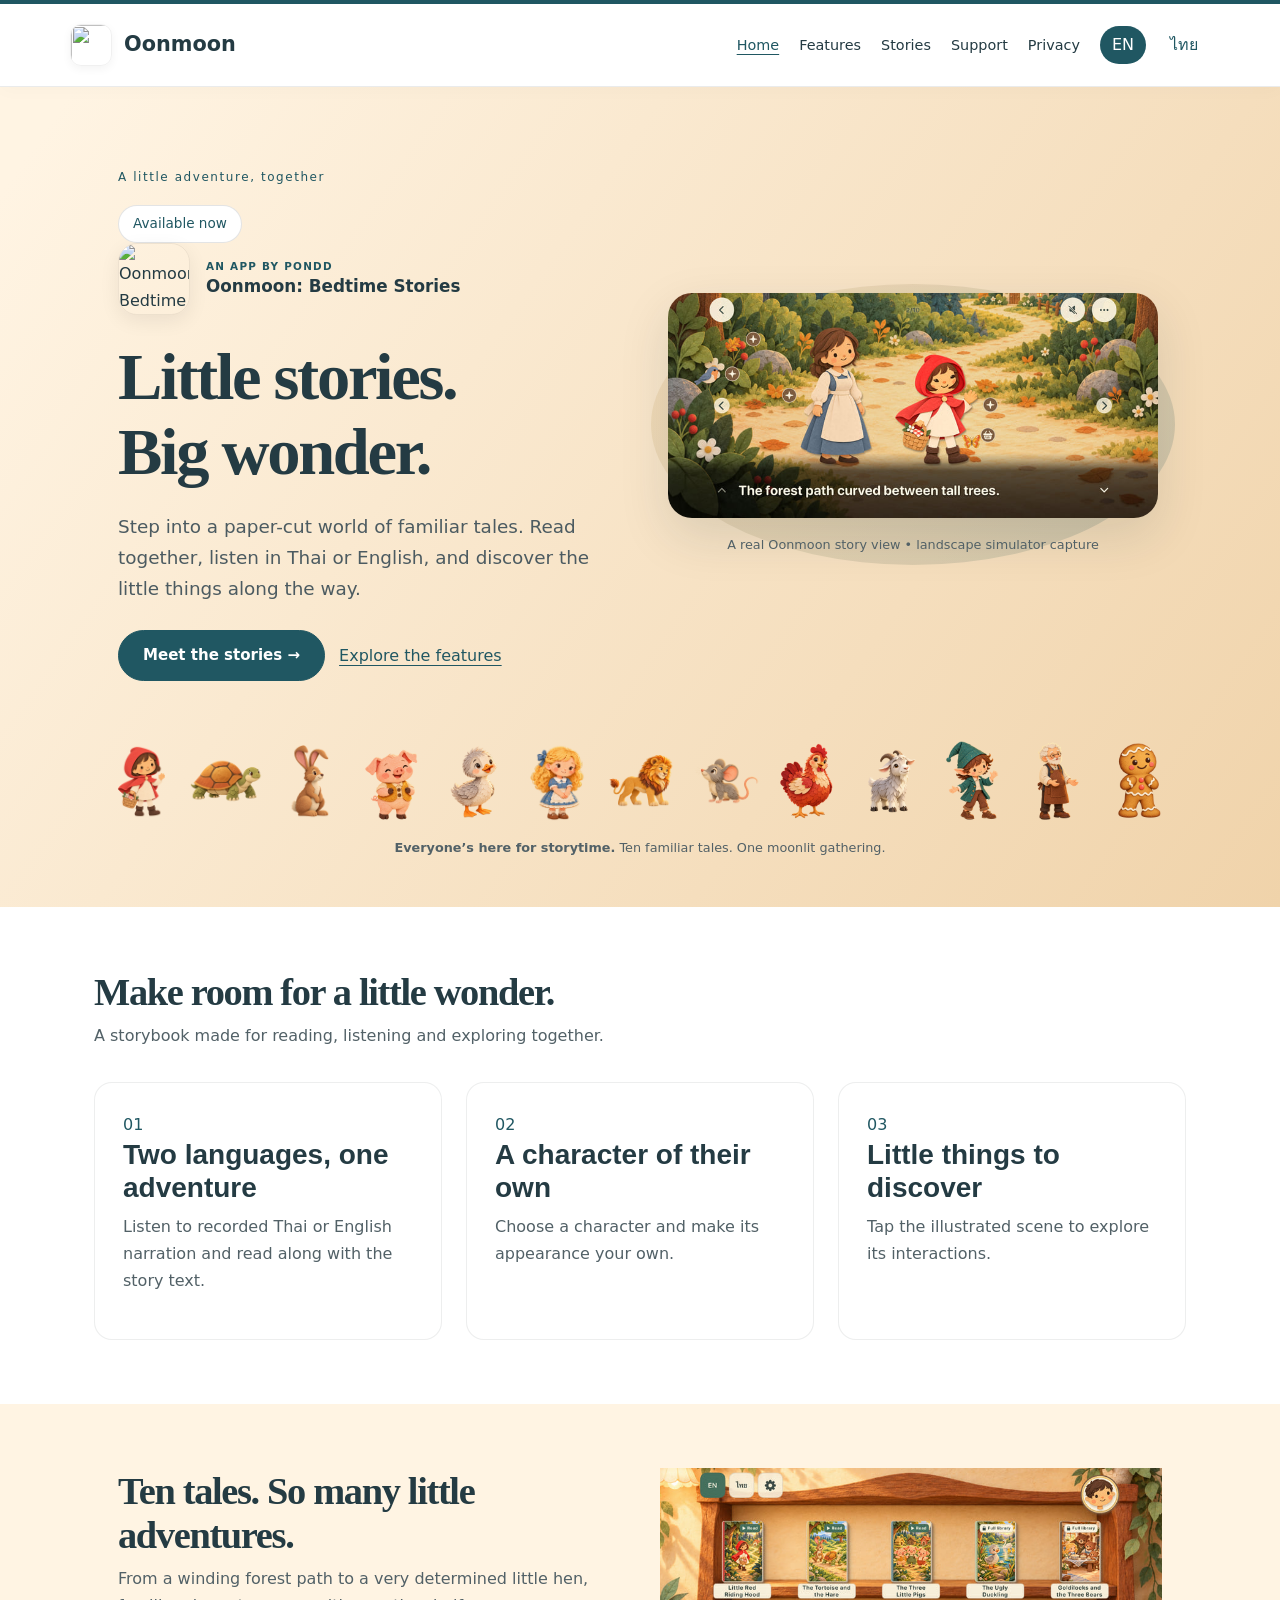
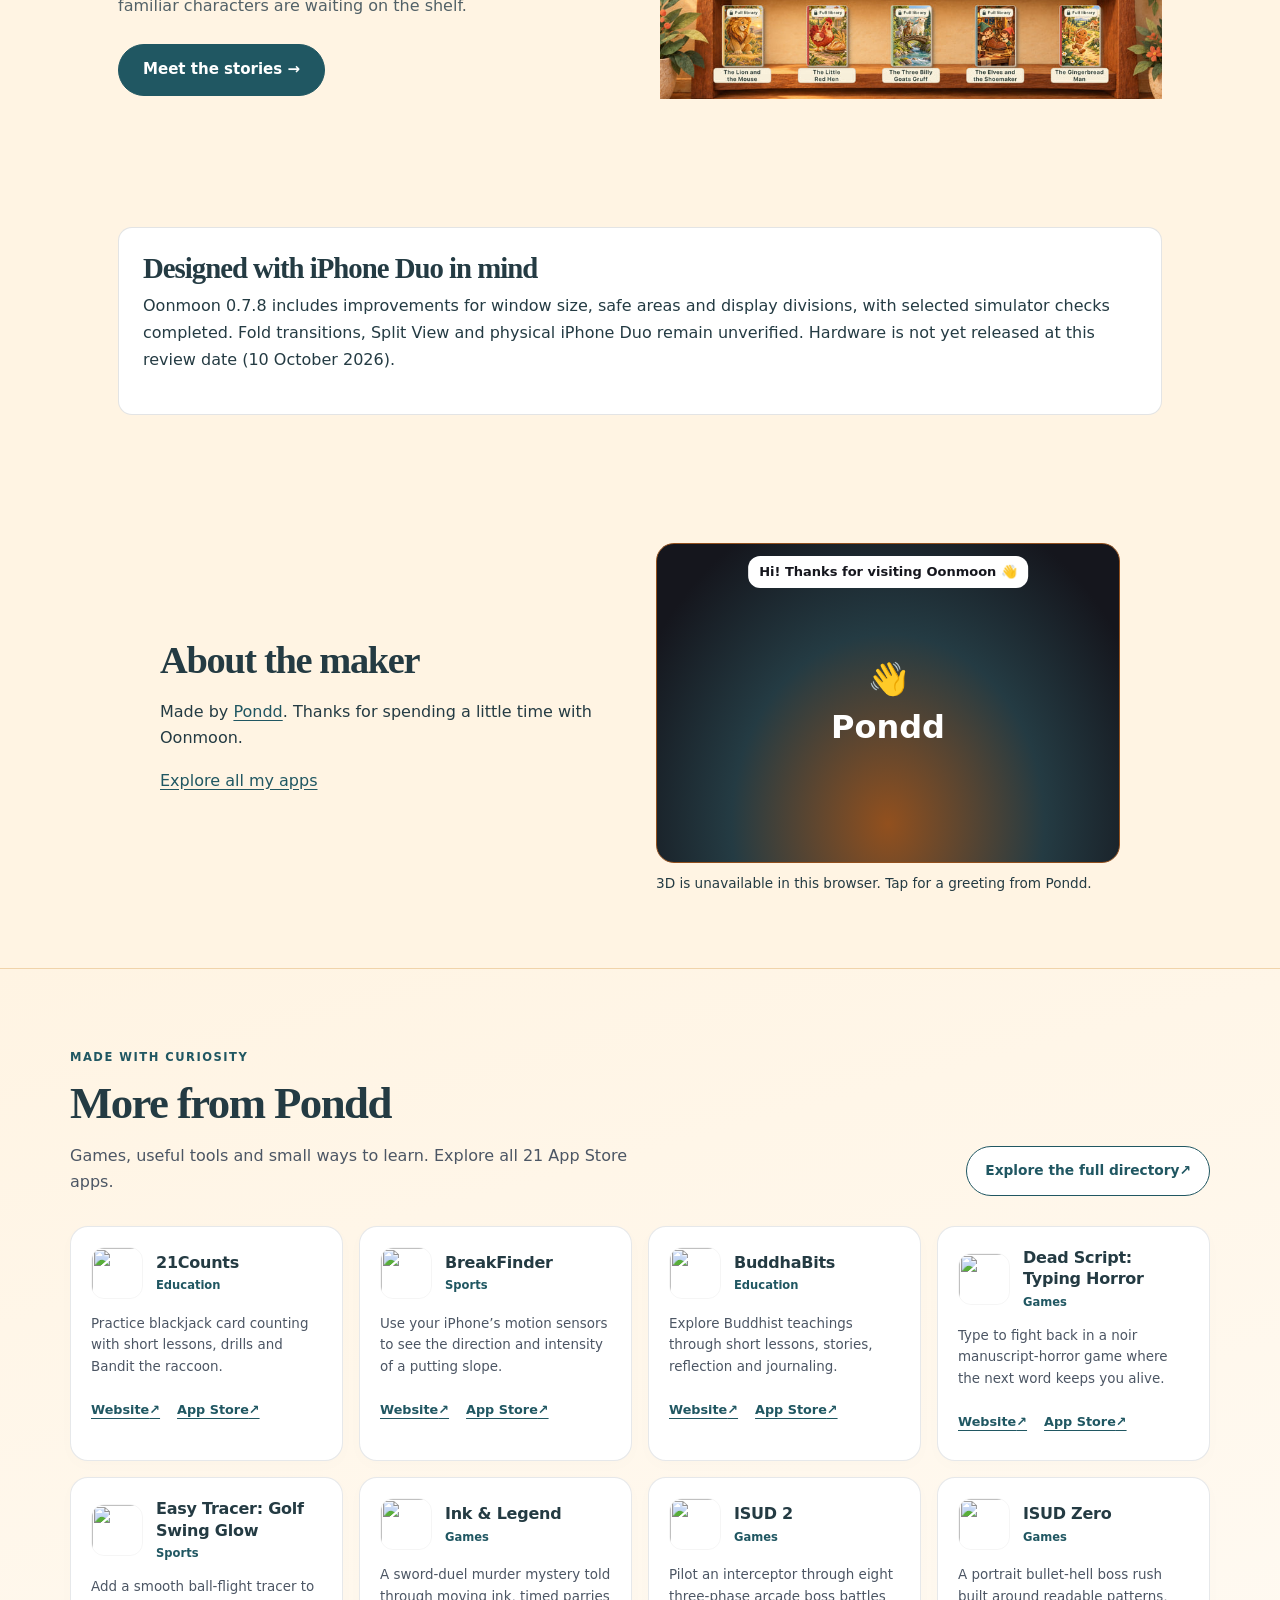
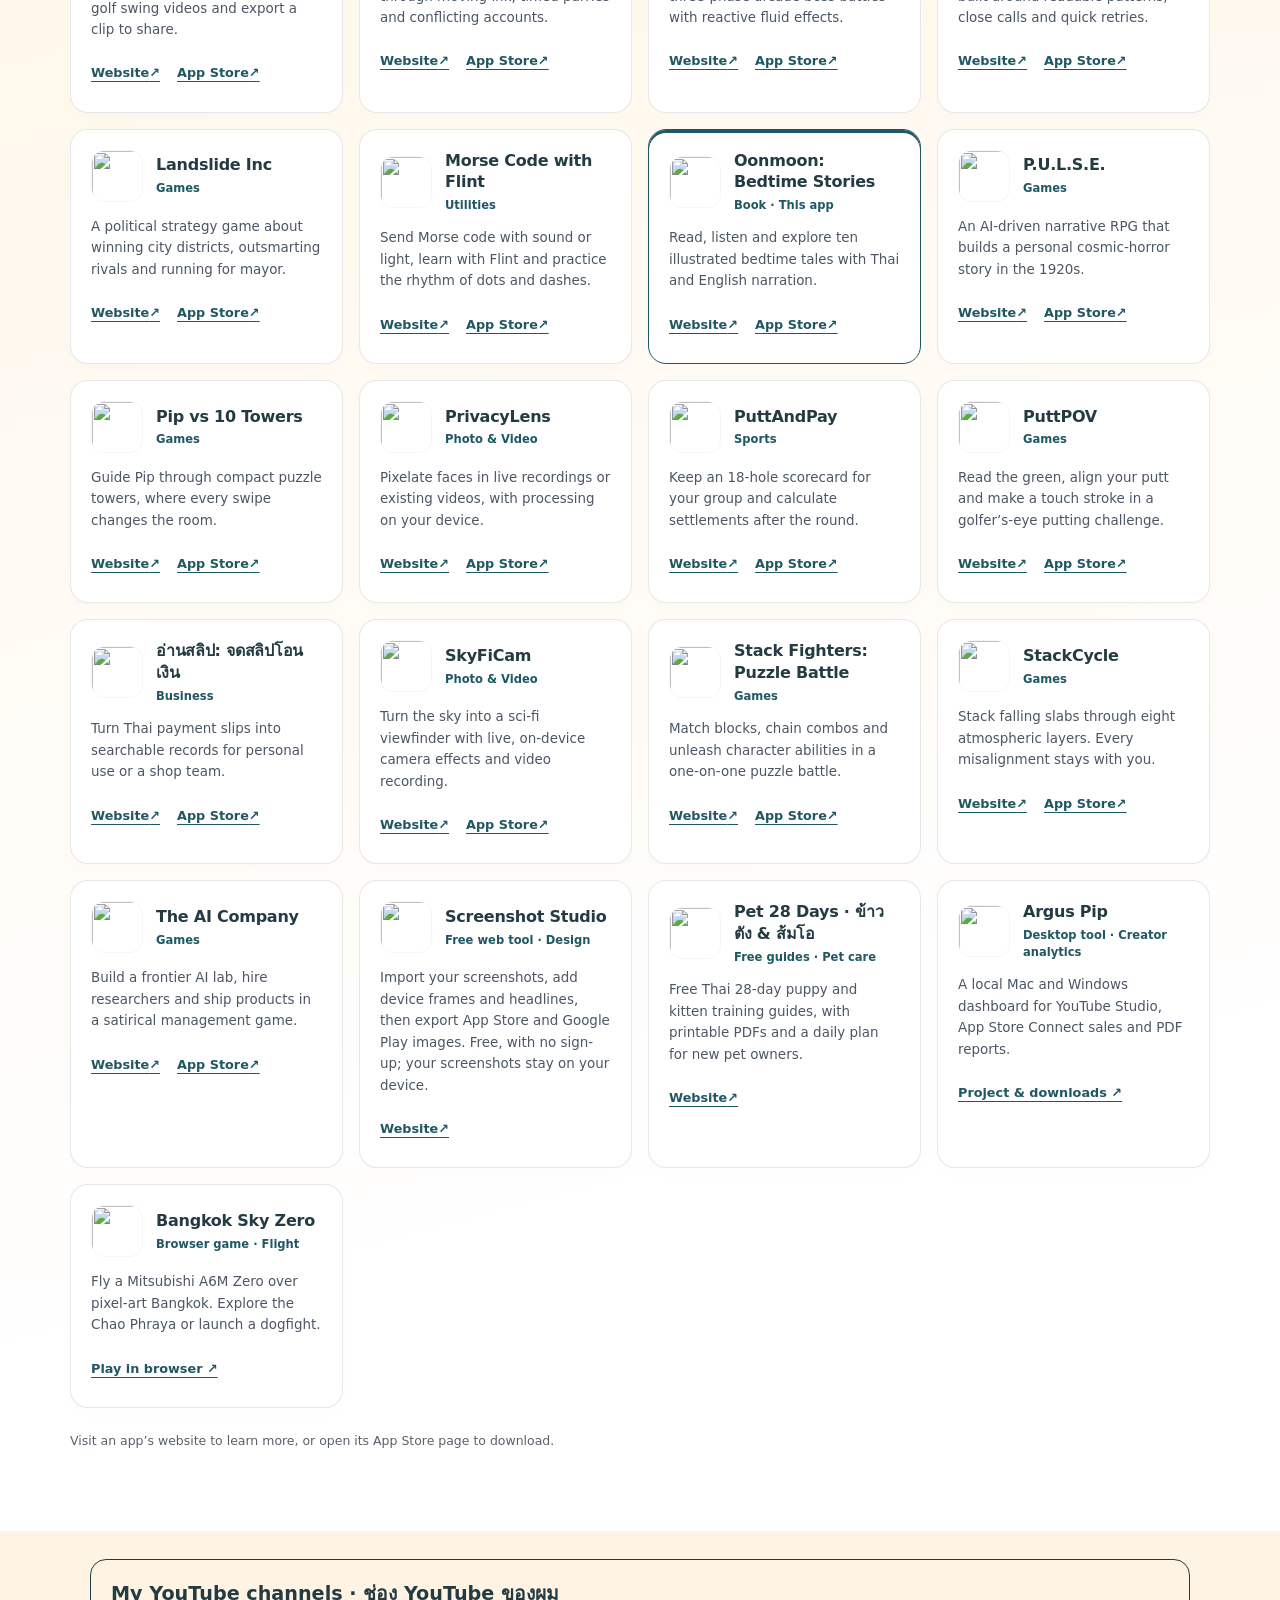
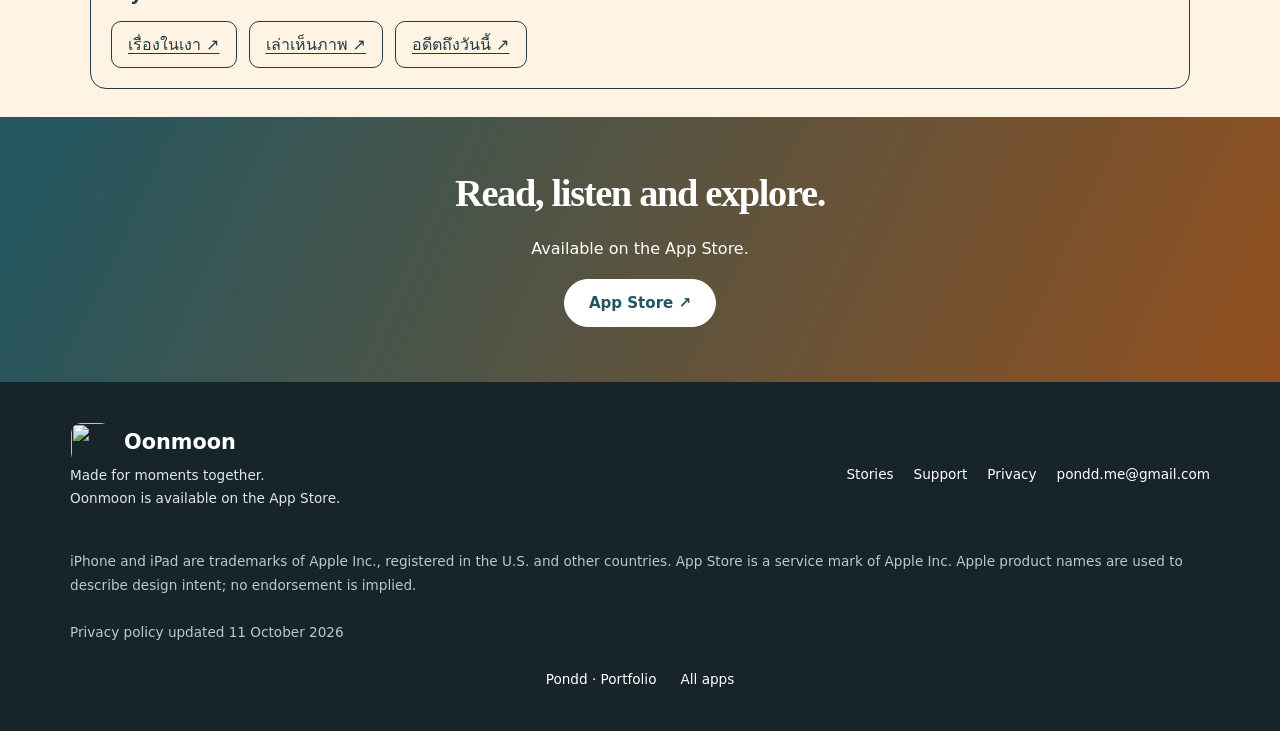
==== commit 0476bb6b: "Update collection branding to Argus Pip" ====
--- a/en/index.html
+++ b/en/index.html
@@ -17,7 +17,7 @@
 <section class="pondd-about" id="about" data-pondd-character data-character-locale="en" aria-label="About the maker"><div class="pondd-about-inner"><div><h2>About the maker</h2><p>Made by <a href="https://pond1982.github.io/Pondd-Page/">Pondd</a>. Thanks for spending a little time with Oonmoon.</p><p><a href="https://pond1982.github.io/Pondd-Page/index.html#apps">Explore all my apps</a></p></div><div><button class="pondd-character-stage" type="button" aria-label="Change Pondd’s dance" aria-describedby="pondd-character-hint"><span class="pondd-character-fallback" aria-hidden="true">👋<br>Pondd</span><span class="bubble" role="status" aria-live="polite">Hi! Thanks for visiting Oonmoon 👋</span></button><p class="pondd-character-hint" id="pondd-character-hint">Tap the character or press Enter to change the dance.</p><button class="pondd-character-pause" type="button" aria-pressed="false" hidden>Pause dancing</button><noscript><p>The 3D Easter egg needs JavaScript. You can still explore the rest of the site.</p></noscript></div></div><script type="application/json" class="pondd-character-lines">["Hi! Thanks for visiting Oonmoon 👋", "Tap me to change the dance!", "ขอบคุณที่แวะมาครับ 🙏", "One little dance before storytime.", "Like it? Explore my other apps ♥", "One more spin!"]</script></section>
 <!-- Pondd character end -->
 <!-- APP FAMILY START -->
-<section class="app-family" id="more-apps" aria-labelledby="app-family-title"><div class="app-family-inner"><div class="app-family-heading"><div><p class="app-family-kicker">Made with curiosity</p><h2 id="app-family-title">More from Pondd</h2><p class="app-family-intro">Games, useful tools and small ways to learn. Explore all 21 App Store apps.</p></div><a class="app-family-directory" href="https://pond1982.github.io/Pondd-Page/apps.html">Explore the full directory <span aria-hidden="true">↗</span></a></div><ul class="app-family-list" role="list"><li class="app-family-item" data-app-id="6763789288"><article aria-labelledby="family-6763789288"><div class="app-family-card-top"><img class="app-family-icon" src="https://pond1982.github.io/Pondd-Page/assets/app-icons/6763789288.webp" width="52" height="52" alt="" decoding="async" loading="lazy"><div><h3 id="family-6763789288">21Counts</h3><p class="app-family-meta">Education</p></div></div><p class="app-family-summary" lang="en">Practice blackjack card counting with short lessons, drills and Bandit the raccoon.</p><div class="app-family-links"><a href="https://pond1982.github.io/21Counts-Web/" aria-label="21Counts website">Website <span aria-hidden="true">↗</span></a><a href="https://apps.apple.com/gb/app/21counts/id6763789288" aria-label="21Counts on the App Store">App Store <span aria-hidden="true">↗</span></a></div></article></li><li class="app-family-item" data-app-id="6752389773"><article aria-labelledby="family-6752389773"><div class="app-family-card-top"><img class="app-family-icon" src="https://pond1982.github.io/Pondd-Page/assets/app-icons/6752389773.webp" width="52" height="52" alt="" decoding="async" loading="lazy"><div><h3 id="family-6752389773">BreakFinder</h3><p class="app-family-meta">Sports</p></div></div><p class="app-family-summary" lang="en">Use your iPhone’s motion sensors to see the direction and intensity of a putting slope.</p><div class="app-family-links"><a href="https://breakfinderweb.pages.dev/" aria-label="BreakFinder website">Website <span aria-hidden="true">↗</span></a><a href="https://apps.apple.com/gb/app/breakfinder/id6752389773" aria-label="BreakFinder on the App Store">App Store <span aria-hidden="true">↗</span></a></div></article></li><li class="app-family-item" data-app-id="6764710521"><article aria-labelledby="family-6764710521"><div class="app-family-card-top"><img class="app-family-icon" src="https://pond1982.github.io/Pondd-Page/assets/app-icons/6764710521.webp" width="52" height="52" alt="" decoding="async" loading="lazy"><div><h3 id="family-6764710521">BuddhaBits</h3><p class="app-family-meta">Education</p></div></div><p class="app-family-summary" lang="en">Explore Buddhist teachings through short lessons, stories, reflection and journaling.</p><div class="app-family-links"><a href="https://pond1982.github.io/BuddhaBits-web/index.html" aria-label="BuddhaBits website">Website <span aria-hidden="true">↗</span></a><a href="https://apps.apple.com/gb/app/buddhabits/id6764710521" aria-label="BuddhaBits on the App Store">App Store <span aria-hidden="true">↗</span></a></div></article></li><li class="app-family-item" data-app-id="6775353218"><article aria-labelledby="family-6775353218"><div class="app-family-card-top"><img class="app-family-icon" src="https://pond1982.github.io/Pondd-Page/assets/app-icons/6775353218.webp" width="52" height="52" alt="" decoding="async" loading="lazy"><div><h3 id="family-6775353218">Dead Script: Typing Horror</h3><p class="app-family-meta">Games</p></div></div><p class="app-family-summary" lang="en">Type to fight back in a noir manuscript-horror game where the next word keeps you alive.</p><div class="app-family-links"><a href="https://pond1982.github.io/iosdeadscriptweb/index.html" aria-label="Dead Script: Typing Horror website">Website <span aria-hidden="true">↗</span></a><a href="https://apps.apple.com/gb/app/dead-script-typing-horror/id6775353218" aria-label="Dead Script: Typing Horror on the App Store">App Store <span aria-hidden="true">↗</span></a></div></article></li><li class="app-family-item" data-app-id="6753145486"><article aria-labelledby="family-6753145486"><div class="app-family-card-top"><img class="app-family-icon" src="https://pond1982.github.io/Pondd-Page/assets/app-icons/6753145486.webp" width="52" height="52" alt="" decoding="async" loading="lazy"><div><h3 id="family-6753145486">Easy Tracer: Golf Swing Glow</h3><p class="app-family-meta">Sports</p></div></div><p class="app-family-summary" lang="en">Add a smooth ball-flight tracer to golf swing videos and export a clip to share.</p><div class="app-family-links"><a href="https://easy-tracer-web.pages.dev/" aria-label="Easy Tracer: Golf Swing Glow website">Website <span aria-hidden="true">↗</span></a><a href="https://apps.apple.com/gb/app/easy-tracer-golf-swing-glow/id6753145486" aria-label="Easy Tracer: Golf Swing Glow on the App Store">App Store <span aria-hidden="true">↗</span></a></div></article></li><li class="app-family-item" data-app-id="6830747339"><article aria-labelledby="family-6830747339"><div class="app-family-card-top"><img class="app-family-icon" src="https://pond1982.github.io/Pondd-Page/assets/app-icons/6830747339.webp" width="52" height="52" alt="" decoding="async" loading="lazy"><div><h3 id="family-6830747339">Ink &amp; Legend</h3><p class="app-family-meta">Games</p></div></div><p class="app-family-summary" lang="en">A sword-duel murder mystery told through moving ink, timed parries and conflicting accounts.</p><div class="app-family-links"><a href="https://pond1982.github.io/ink-and-legend-site/" aria-label="Ink &amp; Legend website">Website <span aria-hidden="true">↗</span></a><a href="https://apps.apple.com/gb/app/ink-legend/id6830747339" aria-label="Ink &amp; Legend on the App Store">App Store <span aria-hidden="true">↗</span></a></div></article></li><li class="app-family-item" data-app-id="6824559010"><article aria-labelledby="family-6824559010"><div class="app-family-card-top"><img class="app-family-icon" src="https://pond1982.github.io/Pondd-Page/assets/app-icons/6824559010.webp" width="52" height="52" alt="" decoding="async" loading="lazy"><div><h3 id="family-6824559010">ISUD 2</h3><p class="app-family-meta">Games</p></div></div><p class="app-family-summary" lang="en">Pilot an interceptor through eight three-phase arcade boss battles with reactive fluid effects.</p><div class="app-family-links"><a href="https://pond1982.github.io/ISUD-Website/isud2-support.html" aria-label="ISUD 2 website">Website <span aria-hidden="true">↗</span></a><a href="https://apps.apple.com/gb/app/isud-2/id6824559010" aria-label="ISUD 2 on the App Store">App Store <span aria-hidden="true">↗</span></a></div></article></li><li class="app-family-item" data-app-id="6765926399"><article aria-labelledby="family-6765926399"><div class="app-family-card-top"><img class="app-family-icon" src="https://pond1982.github.io/Pondd-Page/assets/app-icons/6765926399.webp" width="52" height="52" alt="" decoding="async" loading="lazy"><div><h3 id="family-6765926399">ISUD Zero</h3><p class="app-family-meta">Games</p></div></div><p class="app-family-summary" lang="en">A portrait bullet-hell boss rush built around readable patterns, close calls and quick retries.</p><div class="app-family-links"><a href="https://pond1982.github.io/ISUD-Website/" aria-label="ISUD Zero website">Website <span aria-hidden="true">↗</span></a><a href="https://apps.apple.com/gb/app/isud-zero/id6765926399" aria-label="ISUD Zero on the App Store">App Store <span aria-hidden="true">↗</span></a></div></article></li><li class="app-family-item" data-app-id="6761601860"><article aria-labelledby="family-6761601860"><div class="app-family-card-top"><img class="app-family-icon" src="https://pond1982.github.io/Pondd-Page/assets/app-icons/6761601860.webp" width="52" height="52" alt="" decoding="async" loading="lazy"><div><h3 id="family-6761601860">Landslide Inc</h3><p class="app-family-meta">Games</p></div></div><p class="app-family-summary" lang="en">A political strategy game about winning city districts, outsmarting rivals and running for mayor.</p><div class="app-family-links"><a href="https://pond1982.github.io/Landslide-Web/index.html" aria-label="Landslide Inc website">Website <span aria-hidden="true">↗</span></a><a href="https://apps.apple.com/gb/app/landslide-inc/id6761601860" aria-label="Landslide Inc on the App Store">App Store <span aria-hidden="true">↗</span></a></div></article></li><li class="app-family-item" data-app-id="6818069855"><article aria-labelledby="family-6818069855"><div class="app-family-card-top"><img class="app-family-icon" src="https://pond1982.github.io/Pondd-Page/assets/app-icons/6818069855.webp" width="52" height="52" alt="" decoding="async" loading="lazy"><div><h3 id="family-6818069855">Morse Code with Flint</h3><p class="app-family-meta">Utilities</p></div></div><p class="app-family-summary" lang="en">Send Morse code with sound or light, learn with Flint and practice the rhythm of dots and dashes.</p><div class="app-family-links"><a href="https://pond1982.github.io/Morse-Support-Site/" aria-label="Morse Code with Flint website">Website <span aria-hidden="true">↗</span></a><a href="https://apps.apple.com/gb/app/morse-code-with-flint/id6818069855" aria-label="Morse Code with Flint on the App Store">App Store <span aria-hidden="true">↗</span></a></div></article></li><li class="app-family-item is-current" data-app-id="6821338637"><article aria-labelledby="family-6821338637"><div class="app-family-card-top"><img class="app-family-icon" src="https://pond1982.github.io/Pondd-Page/assets/app-icons/6821338637.webp" width="52" height="52" alt="" decoding="async" loading="lazy"><div><h3 id="family-6821338637">Oonmoon: Bedtime Stories</h3><p class="app-family-meta">Book · This app</p></div></div><p class="app-family-summary" lang="en">Read, listen and explore ten illustrated bedtime tales with Thai and English narration.</p><div class="app-family-links"><a href="https://pond1982.github.io/Oonmoon-Website/en/" aria-label="Oonmoon: Bedtime Stories website">Website <span aria-hidden="true">↗</span></a><a href="https://apps.apple.com/gb/app/oonmoon-bedtime-stories/id6821338637" aria-label="Oonmoon: Bedtime Stories on the App Store">App Store <span aria-hidden="true">↗</span></a></div></article></li><li class="app-family-item" data-app-id="6762054116"><article aria-labelledby="family-6762054116"><div class="app-family-card-top"><img class="app-family-icon" src="https://pond1982.github.io/Pondd-Page/assets/app-icons/6762054116.webp" width="52" height="52" alt="" decoding="async" loading="lazy"><div><h3 id="family-6762054116">P.U.L.S.E.</h3><p class="app-family-meta">Games</p></div></div><p class="app-family-summary" lang="en">An AI-driven narrative RPG that builds a personal cosmic-horror story in the 1920s.</p><div class="app-family-links"><a href="https://pulse-web-5vx.pages.dev/" aria-label="P.U.L.S.E. website">Website <span aria-hidden="true">↗</span></a><a href="https://apps.apple.com/gb/app/p-u-l-s-e/id6762054116" aria-label="P.U.L.S.E. on the App Store">App Store <span aria-hidden="true">↗</span></a></div></article></li><li class="app-family-item" data-app-id="6766553847"><article aria-labelledby="family-6766553847"><div class="app-family-card-top"><img class="app-family-icon" src="https://pond1982.github.io/Pondd-Page/assets/app-icons/6766553847.webp" width="52" height="52" alt="" decoding="async" loading="lazy"><div><h3 id="family-6766553847">Pip vs 10 Towers</h3><p class="app-family-meta">Games</p></div></div><p class="app-family-summary" lang="en">Guide Pip through compact puzzle towers, where every swipe changes the room.</p><div class="app-family-links"><a href="https://pond1982.github.io/StepBlade-Website/index.html" aria-label="Pip vs 10 Towers website">Website <span aria-hidden="true">↗</span></a><a href="https://apps.apple.com/gb/app/pip-vs-10-towers/id6766553847" aria-label="Pip vs 10 Towers on the App Store">App Store <span aria-hidden="true">↗</span></a></div></article></li><li class="app-family-item" data-app-id="6752596764"><article aria-labelledby="family-6752596764"><div class="app-family-card-top"><img class="app-family-icon" src="https://pond1982.github.io/Pondd-Page/assets/app-icons/6752596764.webp" width="52" height="52" alt="" decoding="async" loading="lazy"><div><h3 id="family-6752596764">PrivacyLens</h3><p class="app-family-meta">Photo &amp; Video</p></div></div><p class="app-family-summary" lang="en">Pixelate faces in live recordings or existing videos, with processing on your device.</p><div class="app-family-links"><a href="https://privacylensweb.pages.dev/" aria-label="PrivacyLens website">Website <span aria-hidden="true">↗</span></a><a href="https://apps.apple.com/gb/app/privacylens/id6752596764" aria-label="PrivacyLens on the App Store">App Store <span aria-hidden="true">↗</span></a></div></article></li><li class="app-family-item" data-app-id="6752640120"><article aria-labelledby="family-6752640120"><div class="app-family-card-top"><img class="app-family-icon" src="https://pond1982.github.io/Pondd-Page/assets/app-icons/6752640120.webp" width="52" height="52" alt="" decoding="async" loading="lazy"><div><h3 id="family-6752640120">PuttAndPay</h3><p class="app-family-meta">Sports</p></div></div><p class="app-family-summary" lang="en">Keep an 18-hole scorecard for your group and calculate settlements after the round.</p><div class="app-family-links"><a href="https://puttandpayweb.pages.dev/" aria-label="PuttAndPay website">Website <span aria-hidden="true">↗</span></a><a href="https://apps.apple.com/gb/app/puttandpay/id6752640120" aria-label="PuttAndPay on the App Store">App Store <span aria-hidden="true">↗</span></a></div></article></li><li class="app-family-item" data-app-id="6771718899"><article aria-labelledby="family-6771718899"><div class="app-family-card-top"><img class="app-family-icon" src="https://pond1982.github.io/Pondd-Page/assets/app-icons/6771718899.webp" width="52" height="52" alt="" decoding="async" loading="lazy"><div><h3 id="family-6771718899">PuttPOV</h3><p class="app-family-meta">Games</p></div></div><p class="app-family-summary" lang="en">Read the green, align your putt and make a touch stroke in a golfer’s-eye putting challenge.</p><div class="app-family-links"><a href="https://pond1982.github.io/PuttPOV-Website/" aria-label="PuttPOV website">Website <span aria-hidden="true">↗</span></a><a href="https://apps.apple.com/gb/app/puttpov/id6771718899" aria-label="PuttPOV on the App Store">App Store <span aria-hidden="true">↗</span></a></div></article></li><li class="app-family-item" data-app-id="6765605900"><article aria-labelledby="family-6765605900"><div class="app-family-card-top"><img class="app-family-icon" src="https://pond1982.github.io/Pondd-Page/assets/app-icons/6765605900.webp" width="52" height="52" alt="" decoding="async" loading="lazy"><div><h3 id="family-6765605900">อ่านสลิป: จดสลิปโอนเงิน</h3><p class="app-family-meta">Business</p></div></div><p class="app-family-summary" lang="en">Turn Thai payment slips into searchable records for personal use or a shop team.</p><div class="app-family-links"><a href="https://pond1982.github.io/ReadSlipWebsite/index.html" aria-label="อ่านสลิป: จดสลิปโอนเงิน website">Website <span aria-hidden="true">↗</span></a><a href="https://apps.apple.com/gb/app/%E0%B8%AD-%E0%B8%B2%E0%B8%99%E0%B8%AA%E0%B8%A5-%E0%B8%9B-%E0%B8%88%E0%B8%94%E0%B8%AA%E0%B8%A5-%E0%B8%9B%E0%B9%82%E0%B8%AD%E0%B8%99%E0%B9%80%E0%B8%87-%E0%B8%99/id6765605900" aria-label="อ่านสลิป: จดสลิปโอนเงิน on the App Store">App Store <span aria-hidden="true">↗</span></a></div></article></li><li class="app-family-item" data-app-id="6773614646"><article aria-labelledby="family-6773614646"><div class="app-family-card-top"><img class="app-family-icon" src="https://pond1982.github.io/Pondd-Page/assets/app-icons/6773614646.webp" width="52" height="52" alt="" decoding="async" loading="lazy"><div><h3 id="family-6773614646">SkyFiCam</h3><p class="app-family-meta">Photo &amp; Video</p></div></div><p class="app-family-summary" lang="en">Turn the sky into a sci-fi viewfinder with live, on-device camera effects and video recording.</p><div class="app-family-links"><a href="https://pond1982.github.io/SkyFiWeb/" aria-label="SkyFiCam website">Website <span aria-hidden="true">↗</span></a><a href="https://apps.apple.com/gb/app/skyficam/id6773614646" aria-label="SkyFiCam on the App Store">App Store <span aria-hidden="true">↗</span></a></div></article></li><li class="app-family-item" data-app-id="6762288266"><article aria-labelledby="family-6762288266"><div class="app-family-card-top"><img class="app-family-icon" src="https://pond1982.github.io/Pondd-Page/assets/app-icons/6762288266.webp" width="52" height="52" alt="" decoding="async" loading="lazy"><div><h3 id="family-6762288266">Stack Fighters: Puzzle Battle</h3><p class="app-family-meta">Games</p></div></div><p class="app-family-summary" lang="en">Match blocks, chain combos and unleash character abilities in a one-on-one puzzle battle.</p><div class="app-family-links"><a href="https://pond1982.github.io/stackfighters-site/index.html" aria-label="Stack Fighters: Puzzle Battle website">Website <span aria-hidden="true">↗</span></a><a href="https://apps.apple.com/gb/app/stack-fighters-puzzle-battle/id6762288266" aria-label="Stack Fighters: Puzzle Battle on the App Store">App Store <span aria-hidden="true">↗</span></a></div></article></li><li class="app-family-item" data-app-id="6764340971"><article aria-labelledby="family-6764340971"><div class="app-family-card-top"><img class="app-family-icon" src="https://pond1982.github.io/Pondd-Page/assets/app-icons/6764340971.webp" width="52" height="52" alt="" decoding="async" loading="lazy"><div><h3 id="family-6764340971">StackCycle</h3><p class="app-family-meta">Games</p></div></div><p class="app-family-summary" lang="en">Stack falling slabs through eight atmospheric layers. Every misalignment stays with you.</p><div class="app-family-links"><a href="https://pond1982.github.io/stackcycle---web/" aria-label="StackCycle website">Website <span aria-hidden="true">↗</span></a><a href="https://apps.apple.com/gb/app/stackcycle/id6764340971" aria-label="StackCycle on the App Store">App Store <span aria-hidden="true">↗</span></a></div></article></li><li class="app-family-item" data-app-id="6777710816"><article aria-labelledby="family-6777710816"><div class="app-family-card-top"><img class="app-family-icon" src="https://pond1982.github.io/Pondd-Page/assets/app-icons/6777710816.webp" width="52" height="52" alt="" decoding="async" loading="lazy"><div><h3 id="family-6777710816">The AI Company</h3><p class="app-family-meta">Games</p></div></div><p class="app-family-summary" lang="en">Build a frontier AI lab, hire researchers and ship products in a satirical management game.</p><div class="app-family-links"><a href="https://pond1982.github.io/TheAiCompanyWeb/" aria-label="The AI Company website">Website <span aria-hidden="true">↗</span></a><a href="https://apps.apple.com/gb/app/the-ai-company/id6777710816" aria-label="The AI Company on the App Store">App Store <span aria-hidden="true">↗</span></a></div></article></li><li class="app-family-item" data-app-id="screenshot-studio"><article aria-labelledby="family-screenshot-studio"><div class="app-family-card-top"><img class="app-family-icon" src="https://pond1982.github.io/Pondd-Page/assets/app-icons/screenshot-studio.svg" width="52" height="52" alt="" decoding="async" loading="lazy"><div><h3 id="family-screenshot-studio">Screenshot Studio</h3><p class="app-family-meta">Free web tool · Design</p></div></div><p class="app-family-summary" lang="en">Import your screenshots, add device frames and headlines, then export App Store and Google Play images. Free, with no sign-up; your screenshots stay on your device.</p><div class="app-family-links"><a href="https://pond1982.github.io/screenshot-studio/">Website <span aria-hidden="true">↗</span></a></div></article></li><li class="app-family-item" data-app-id="pet-28-days"><article aria-labelledby="family-pet-28-days"><div class="app-family-card-top"><img class="app-family-icon" src="https://pond1982.github.io/Pondd-Page/assets/app-icons/pet-28-days.png" width="52" height="52" alt="" decoding="async" loading="lazy"><div><h3 id="family-pet-28-days">Pet 28 Days · ข้าวตัง &amp; ส้มโอ</h3><p class="app-family-meta">Free guides · Pet care</p></div></div><p class="app-family-summary" lang="en">Free Thai 28-day puppy and kitten training guides, with printable PDFs and a daily plan for new pet owners.</p><div class="app-family-links"><a href="https://pond1982.github.io/pet-28-days/">Website <span aria-hidden="true">↗</span></a></div></article></li><li class="app-family-item" data-app-id="creator-dashboard-desktop"><article aria-labelledby="family-creator-dashboard-desktop"><div class="app-family-card-top"><img class="app-family-icon" src="https://pond1982.github.io/Pondd-Page/assets/app-icons/creator-dashboard.png" width="52" height="52" alt="" loading="lazy"><div><h3 id="family-creator-dashboard-desktop">Creator Dashboard</h3><p class="app-family-meta">Desktop tool · Creator analytics</p></div></div><p class="app-family-summary">A local Mac and Windows dashboard for YouTube Studio, App Store Connect sales and PDF reports.</p><div class="app-family-links"><a href="https://github.com/pond1982/creator-dashboard-desktop">Project &amp; downloads ↗</a></div></article></li><li class="app-family-item" data-app-id="bangkok-sky-zero"><article aria-labelledby="family-bangkok-sky-zero"><div class="app-family-card-top"><img class="app-family-icon" src="https://pond1982.github.io/Pondd-Page/assets/app-icons/bangkok-sky-zero.png" width="52" height="52" alt="" loading="lazy"><div><h3 id="family-bangkok-sky-zero">Bangkok Sky Zero</h3><p class="app-family-meta">Browser game · Flight</p></div></div><p class="app-family-summary">Fly a Mitsubishi A6M Zero over pixel-art Bangkok. Explore the Chao Phraya or launch a dogfight.</p><div class="app-family-links"><a href="https://pond1982.github.io/bangkok-sky-zero/">Play in browser ↗</a></div></article></li></ul><p class="app-family-note">Visit an app’s website to learn more, or open its App Store page to download.</p></div></section>
+<section class="app-family" id="more-apps" aria-labelledby="app-family-title"><div class="app-family-inner"><div class="app-family-heading"><div><p class="app-family-kicker">Made with curiosity</p><h2 id="app-family-title">More from Pondd</h2><p class="app-family-intro">Games, useful tools and small ways to learn. Explore all 21 App Store apps.</p></div><a class="app-family-directory" href="https://pond1982.github.io/Pondd-Page/apps.html">Explore the full directory <span aria-hidden="true">↗</span></a></div><ul class="app-family-list" role="list"><li class="app-family-item" data-app-id="6763789288"><article aria-labelledby="family-6763789288"><div class="app-family-card-top"><img class="app-family-icon" src="https://pond1982.github.io/Pondd-Page/assets/app-icons/6763789288.webp" width="52" height="52" alt="" decoding="async" loading="lazy"><div><h3 id="family-6763789288">21Counts</h3><p class="app-family-meta">Education</p></div></div><p class="app-family-summary" lang="en">Practice blackjack card counting with short lessons, drills and Bandit the raccoon.</p><div class="app-family-links"><a href="https://pond1982.github.io/21Counts-Web/" aria-label="21Counts website">Website <span aria-hidden="true">↗</span></a><a href="https://apps.apple.com/gb/app/21counts/id6763789288" aria-label="21Counts on the App Store">App Store <span aria-hidden="true">↗</span></a></div></article></li><li class="app-family-item" data-app-id="6752389773"><article aria-labelledby="family-6752389773"><div class="app-family-card-top"><img class="app-family-icon" src="https://pond1982.github.io/Pondd-Page/assets/app-icons/6752389773.webp" width="52" height="52" alt="" decoding="async" loading="lazy"><div><h3 id="family-6752389773">BreakFinder</h3><p class="app-family-meta">Sports</p></div></div><p class="app-family-summary" lang="en">Use your iPhone’s motion sensors to see the direction and intensity of a putting slope.</p><div class="app-family-links"><a href="https://breakfinderweb.pages.dev/" aria-label="BreakFinder website">Website <span aria-hidden="true">↗</span></a><a href="https://apps.apple.com/gb/app/breakfinder/id6752389773" aria-label="BreakFinder on the App Store">App Store <span aria-hidden="true">↗</span></a></div></article></li><li class="app-family-item" data-app-id="6764710521"><article aria-labelledby="family-6764710521"><div class="app-family-card-top"><img class="app-family-icon" src="https://pond1982.github.io/Pondd-Page/assets/app-icons/6764710521.webp" width="52" height="52" alt="" decoding="async" loading="lazy"><div><h3 id="family-6764710521">BuddhaBits</h3><p class="app-family-meta">Education</p></div></div><p class="app-family-summary" lang="en">Explore Buddhist teachings through short lessons, stories, reflection and journaling.</p><div class="app-family-links"><a href="https://pond1982.github.io/BuddhaBits-web/index.html" aria-label="BuddhaBits website">Website <span aria-hidden="true">↗</span></a><a href="https://apps.apple.com/gb/app/buddhabits/id6764710521" aria-label="BuddhaBits on the App Store">App Store <span aria-hidden="true">↗</span></a></div></article></li><li class="app-family-item" data-app-id="6775353218"><article aria-labelledby="family-6775353218"><div class="app-family-card-top"><img class="app-family-icon" src="https://pond1982.github.io/Pondd-Page/assets/app-icons/6775353218.webp" width="52" height="52" alt="" decoding="async" loading="lazy"><div><h3 id="family-6775353218">Dead Script: Typing Horror</h3><p class="app-family-meta">Games</p></div></div><p class="app-family-summary" lang="en">Type to fight back in a noir manuscript-horror game where the next word keeps you alive.</p><div class="app-family-links"><a href="https://pond1982.github.io/iosdeadscriptweb/index.html" aria-label="Dead Script: Typing Horror website">Website <span aria-hidden="true">↗</span></a><a href="https://apps.apple.com/gb/app/dead-script-typing-horror/id6775353218" aria-label="Dead Script: Typing Horror on the App Store">App Store <span aria-hidden="true">↗</span></a></div></article></li><li class="app-family-item" data-app-id="6753145486"><article aria-labelledby="family-6753145486"><div class="app-family-card-top"><img class="app-family-icon" src="https://pond1982.github.io/Pondd-Page/assets/app-icons/6753145486.webp" width="52" height="52" alt="" decoding="async" loading="lazy"><div><h3 id="family-6753145486">Easy Tracer: Golf Swing Glow</h3><p class="app-family-meta">Sports</p></div></div><p class="app-family-summary" lang="en">Add a smooth ball-flight tracer to golf swing videos and export a clip to share.</p><div class="app-family-links"><a href="https://easy-tracer-web.pages.dev/" aria-label="Easy Tracer: Golf Swing Glow website">Website <span aria-hidden="true">↗</span></a><a href="https://apps.apple.com/gb/app/easy-tracer-golf-swing-glow/id6753145486" aria-label="Easy Tracer: Golf Swing Glow on the App Store">App Store <span aria-hidden="true">↗</span></a></div></article></li><li class="app-family-item" data-app-id="6830747339"><article aria-labelledby="family-6830747339"><div class="app-family-card-top"><img class="app-family-icon" src="https://pond1982.github.io/Pondd-Page/assets/app-icons/6830747339.webp" width="52" height="52" alt="" decoding="async" loading="lazy"><div><h3 id="family-6830747339">Ink &amp; Legend</h3><p class="app-family-meta">Games</p></div></div><p class="app-family-summary" lang="en">A sword-duel murder mystery told through moving ink, timed parries and conflicting accounts.</p><div class="app-family-links"><a href="https://pond1982.github.io/ink-and-legend-site/" aria-label="Ink &amp; Legend website">Website <span aria-hidden="true">↗</span></a><a href="https://apps.apple.com/gb/app/ink-legend/id6830747339" aria-label="Ink &amp; Legend on the App Store">App Store <span aria-hidden="true">↗</span></a></div></article></li><li class="app-family-item" data-app-id="6824559010"><article aria-labelledby="family-6824559010"><div class="app-family-card-top"><img class="app-family-icon" src="https://pond1982.github.io/Pondd-Page/assets/app-icons/6824559010.webp" width="52" height="52" alt="" decoding="async" loading="lazy"><div><h3 id="family-6824559010">ISUD 2</h3><p class="app-family-meta">Games</p></div></div><p class="app-family-summary" lang="en">Pilot an interceptor through eight three-phase arcade boss battles with reactive fluid effects.</p><div class="app-family-links"><a href="https://pond1982.github.io/ISUD-Website/isud2-support.html" aria-label="ISUD 2 website">Website <span aria-hidden="true">↗</span></a><a href="https://apps.apple.com/gb/app/isud-2/id6824559010" aria-label="ISUD 2 on the App Store">App Store <span aria-hidden="true">↗</span></a></div></article></li><li class="app-family-item" data-app-id="6765926399"><article aria-labelledby="family-6765926399"><div class="app-family-card-top"><img class="app-family-icon" src="https://pond1982.github.io/Pondd-Page/assets/app-icons/6765926399.webp" width="52" height="52" alt="" decoding="async" loading="lazy"><div><h3 id="family-6765926399">ISUD Zero</h3><p class="app-family-meta">Games</p></div></div><p class="app-family-summary" lang="en">A portrait bullet-hell boss rush built around readable patterns, close calls and quick retries.</p><div class="app-family-links"><a href="https://pond1982.github.io/ISUD-Website/" aria-label="ISUD Zero website">Website <span aria-hidden="true">↗</span></a><a href="https://apps.apple.com/gb/app/isud-zero/id6765926399" aria-label="ISUD Zero on the App Store">App Store <span aria-hidden="true">↗</span></a></div></article></li><li class="app-family-item" data-app-id="6761601860"><article aria-labelledby="family-6761601860"><div class="app-family-card-top"><img class="app-family-icon" src="https://pond1982.github.io/Pondd-Page/assets/app-icons/6761601860.webp" width="52" height="52" alt="" decoding="async" loading="lazy"><div><h3 id="family-6761601860">Landslide Inc</h3><p class="app-family-meta">Games</p></div></div><p class="app-family-summary" lang="en">A political strategy game about winning city districts, outsmarting rivals and running for mayor.</p><div class="app-family-links"><a href="https://pond1982.github.io/Landslide-Web/index.html" aria-label="Landslide Inc website">Website <span aria-hidden="true">↗</span></a><a href="https://apps.apple.com/gb/app/landslide-inc/id6761601860" aria-label="Landslide Inc on the App Store">App Store <span aria-hidden="true">↗</span></a></div></article></li><li class="app-family-item" data-app-id="6818069855"><article aria-labelledby="family-6818069855"><div class="app-family-card-top"><img class="app-family-icon" src="https://pond1982.github.io/Pondd-Page/assets/app-icons/6818069855.webp" width="52" height="52" alt="" decoding="async" loading="lazy"><div><h3 id="family-6818069855">Morse Code with Flint</h3><p class="app-family-meta">Utilities</p></div></div><p class="app-family-summary" lang="en">Send Morse code with sound or light, learn with Flint and practice the rhythm of dots and dashes.</p><div class="app-family-links"><a href="https://pond1982.github.io/Morse-Support-Site/" aria-label="Morse Code with Flint website">Website <span aria-hidden="true">↗</span></a><a href="https://apps.apple.com/gb/app/morse-code-with-flint/id6818069855" aria-label="Morse Code with Flint on the App Store">App Store <span aria-hidden="true">↗</span></a></div></article></li><li class="app-family-item is-current" data-app-id="6821338637"><article aria-labelledby="family-6821338637"><div class="app-family-card-top"><img class="app-family-icon" src="https://pond1982.github.io/Pondd-Page/assets/app-icons/6821338637.webp" width="52" height="52" alt="" decoding="async" loading="lazy"><div><h3 id="family-6821338637">Oonmoon: Bedtime Stories</h3><p class="app-family-meta">Book · This app</p></div></div><p class="app-family-summary" lang="en">Read, listen and explore ten illustrated bedtime tales with Thai and English narration.</p><div class="app-family-links"><a href="https://pond1982.github.io/Oonmoon-Website/en/" aria-label="Oonmoon: Bedtime Stories website">Website <span aria-hidden="true">↗</span></a><a href="https://apps.apple.com/gb/app/oonmoon-bedtime-stories/id6821338637" aria-label="Oonmoon: Bedtime Stories on the App Store">App Store <span aria-hidden="true">↗</span></a></div></article></li><li class="app-family-item" data-app-id="6762054116"><article aria-labelledby="family-6762054116"><div class="app-family-card-top"><img class="app-family-icon" src="https://pond1982.github.io/Pondd-Page/assets/app-icons/6762054116.webp" width="52" height="52" alt="" decoding="async" loading="lazy"><div><h3 id="family-6762054116">P.U.L.S.E.</h3><p class="app-family-meta">Games</p></div></div><p class="app-family-summary" lang="en">An AI-driven narrative RPG that builds a personal cosmic-horror story in the 1920s.</p><div class="app-family-links"><a href="https://pulse-web-5vx.pages.dev/" aria-label="P.U.L.S.E. website">Website <span aria-hidden="true">↗</span></a><a href="https://apps.apple.com/gb/app/p-u-l-s-e/id6762054116" aria-label="P.U.L.S.E. on the App Store">App Store <span aria-hidden="true">↗</span></a></div></article></li><li class="app-family-item" data-app-id="6766553847"><article aria-labelledby="family-6766553847"><div class="app-family-card-top"><img class="app-family-icon" src="https://pond1982.github.io/Pondd-Page/assets/app-icons/6766553847.webp" width="52" height="52" alt="" decoding="async" loading="lazy"><div><h3 id="family-6766553847">Pip vs 10 Towers</h3><p class="app-family-meta">Games</p></div></div><p class="app-family-summary" lang="en">Guide Pip through compact puzzle towers, where every swipe changes the room.</p><div class="app-family-links"><a href="https://pond1982.github.io/StepBlade-Website/index.html" aria-label="Pip vs 10 Towers website">Website <span aria-hidden="true">↗</span></a><a href="https://apps.apple.com/gb/app/pip-vs-10-towers/id6766553847" aria-label="Pip vs 10 Towers on the App Store">App Store <span aria-hidden="true">↗</span></a></div></article></li><li class="app-family-item" data-app-id="6752596764"><article aria-labelledby="family-6752596764"><div class="app-family-card-top"><img class="app-family-icon" src="https://pond1982.github.io/Pondd-Page/assets/app-icons/6752596764.webp" width="52" height="52" alt="" decoding="async" loading="lazy"><div><h3 id="family-6752596764">PrivacyLens</h3><p class="app-family-meta">Photo &amp; Video</p></div></div><p class="app-family-summary" lang="en">Pixelate faces in live recordings or existing videos, with processing on your device.</p><div class="app-family-links"><a href="https://privacylensweb.pages.dev/" aria-label="PrivacyLens website">Website <span aria-hidden="true">↗</span></a><a href="https://apps.apple.com/gb/app/privacylens/id6752596764" aria-label="PrivacyLens on the App Store">App Store <span aria-hidden="true">↗</span></a></div></article></li><li class="app-family-item" data-app-id="6752640120"><article aria-labelledby="family-6752640120"><div class="app-family-card-top"><img class="app-family-icon" src="https://pond1982.github.io/Pondd-Page/assets/app-icons/6752640120.webp" width="52" height="52" alt="" decoding="async" loading="lazy"><div><h3 id="family-6752640120">PuttAndPay</h3><p class="app-family-meta">Sports</p></div></div><p class="app-family-summary" lang="en">Keep an 18-hole scorecard for your group and calculate settlements after the round.</p><div class="app-family-links"><a href="https://puttandpayweb.pages.dev/" aria-label="PuttAndPay website">Website <span aria-hidden="true">↗</span></a><a href="https://apps.apple.com/gb/app/puttandpay/id6752640120" aria-label="PuttAndPay on the App Store">App Store <span aria-hidden="true">↗</span></a></div></article></li><li class="app-family-item" data-app-id="6771718899"><article aria-labelledby="family-6771718899"><div class="app-family-card-top"><img class="app-family-icon" src="https://pond1982.github.io/Pondd-Page/assets/app-icons/6771718899.webp" width="52" height="52" alt="" decoding="async" loading="lazy"><div><h3 id="family-6771718899">PuttPOV</h3><p class="app-family-meta">Games</p></div></div><p class="app-family-summary" lang="en">Read the green, align your putt and make a touch stroke in a golfer’s-eye putting challenge.</p><div class="app-family-links"><a href="https://pond1982.github.io/PuttPOV-Website/" aria-label="PuttPOV website">Website <span aria-hidden="true">↗</span></a><a href="https://apps.apple.com/gb/app/puttpov/id6771718899" aria-label="PuttPOV on the App Store">App Store <span aria-hidden="true">↗</span></a></div></article></li><li class="app-family-item" data-app-id="6765605900"><article aria-labelledby="family-6765605900"><div class="app-family-card-top"><img class="app-family-icon" src="https://pond1982.github.io/Pondd-Page/assets/app-icons/6765605900.webp" width="52" height="52" alt="" decoding="async" loading="lazy"><div><h3 id="family-6765605900">อ่านสลิป: จดสลิปโอนเงิน</h3><p class="app-family-meta">Business</p></div></div><p class="app-family-summary" lang="en">Turn Thai payment slips into searchable records for personal use or a shop team.</p><div class="app-family-links"><a href="https://pond1982.github.io/ReadSlipWebsite/index.html" aria-label="อ่านสลิป: จดสลิปโอนเงิน website">Website <span aria-hidden="true">↗</span></a><a href="https://apps.apple.com/gb/app/%E0%B8%AD-%E0%B8%B2%E0%B8%99%E0%B8%AA%E0%B8%A5-%E0%B8%9B-%E0%B8%88%E0%B8%94%E0%B8%AA%E0%B8%A5-%E0%B8%9B%E0%B9%82%E0%B8%AD%E0%B8%99%E0%B9%80%E0%B8%87-%E0%B8%99/id6765605900" aria-label="อ่านสลิป: จดสลิปโอนเงิน on the App Store">App Store <span aria-hidden="true">↗</span></a></div></article></li><li class="app-family-item" data-app-id="6773614646"><article aria-labelledby="family-6773614646"><div class="app-family-card-top"><img class="app-family-icon" src="https://pond1982.github.io/Pondd-Page/assets/app-icons/6773614646.webp" width="52" height="52" alt="" decoding="async" loading="lazy"><div><h3 id="family-6773614646">SkyFiCam</h3><p class="app-family-meta">Photo &amp; Video</p></div></div><p class="app-family-summary" lang="en">Turn the sky into a sci-fi viewfinder with live, on-device camera effects and video recording.</p><div class="app-family-links"><a href="https://pond1982.github.io/SkyFiWeb/" aria-label="SkyFiCam website">Website <span aria-hidden="true">↗</span></a><a href="https://apps.apple.com/gb/app/skyficam/id6773614646" aria-label="SkyFiCam on the App Store">App Store <span aria-hidden="true">↗</span></a></div></article></li><li class="app-family-item" data-app-id="6762288266"><article aria-labelledby="family-6762288266"><div class="app-family-card-top"><img class="app-family-icon" src="https://pond1982.github.io/Pondd-Page/assets/app-icons/6762288266.webp" width="52" height="52" alt="" decoding="async" loading="lazy"><div><h3 id="family-6762288266">Stack Fighters: Puzzle Battle</h3><p class="app-family-meta">Games</p></div></div><p class="app-family-summary" lang="en">Match blocks, chain combos and unleash character abilities in a one-on-one puzzle battle.</p><div class="app-family-links"><a href="https://pond1982.github.io/stackfighters-site/index.html" aria-label="Stack Fighters: Puzzle Battle website">Website <span aria-hidden="true">↗</span></a><a href="https://apps.apple.com/gb/app/stack-fighters-puzzle-battle/id6762288266" aria-label="Stack Fighters: Puzzle Battle on the App Store">App Store <span aria-hidden="true">↗</span></a></div></article></li><li class="app-family-item" data-app-id="6764340971"><article aria-labelledby="family-6764340971"><div class="app-family-card-top"><img class="app-family-icon" src="https://pond1982.github.io/Pondd-Page/assets/app-icons/6764340971.webp" width="52" height="52" alt="" decoding="async" loading="lazy"><div><h3 id="family-6764340971">StackCycle</h3><p class="app-family-meta">Games</p></div></div><p class="app-family-summary" lang="en">Stack falling slabs through eight atmospheric layers. Every misalignment stays with you.</p><div class="app-family-links"><a href="https://pond1982.github.io/stackcycle---web/" aria-label="StackCycle website">Website <span aria-hidden="true">↗</span></a><a href="https://apps.apple.com/gb/app/stackcycle/id6764340971" aria-label="StackCycle on the App Store">App Store <span aria-hidden="true">↗</span></a></div></article></li><li class="app-family-item" data-app-id="6777710816"><article aria-labelledby="family-6777710816"><div class="app-family-card-top"><img class="app-family-icon" src="https://pond1982.github.io/Pondd-Page/assets/app-icons/6777710816.webp" width="52" height="52" alt="" decoding="async" loading="lazy"><div><h3 id="family-6777710816">The AI Company</h3><p class="app-family-meta">Games</p></div></div><p class="app-family-summary" lang="en">Build a frontier AI lab, hire researchers and ship products in a satirical management game.</p><div class="app-family-links"><a href="https://pond1982.github.io/TheAiCompanyWeb/" aria-label="The AI Company website">Website <span aria-hidden="true">↗</span></a><a href="https://apps.apple.com/gb/app/the-ai-company/id6777710816" aria-label="The AI Company on the App Store">App Store <span aria-hidden="true">↗</span></a></div></article></li><li class="app-family-item" data-app-id="screenshot-studio"><article aria-labelledby="family-screenshot-studio"><div class="app-family-card-top"><img class="app-family-icon" src="https://pond1982.github.io/Pondd-Page/assets/app-icons/screenshot-studio.svg" width="52" height="52" alt="" decoding="async" loading="lazy"><div><h3 id="family-screenshot-studio">Screenshot Studio</h3><p class="app-family-meta">Free web tool · Design</p></div></div><p class="app-family-summary" lang="en">Import your screenshots, add device frames and headlines, then export App Store and Google Play images. Free, with no sign-up; your screenshots stay on your device.</p><div class="app-family-links"><a href="https://pond1982.github.io/screenshot-studio/">Website <span aria-hidden="true">↗</span></a></div></article></li><li class="app-family-item" data-app-id="pet-28-days"><article aria-labelledby="family-pet-28-days"><div class="app-family-card-top"><img class="app-family-icon" src="https://pond1982.github.io/Pondd-Page/assets/app-icons/pet-28-days.png" width="52" height="52" alt="" decoding="async" loading="lazy"><div><h3 id="family-pet-28-days">Pet 28 Days · ข้าวตัง &amp; ส้มโอ</h3><p class="app-family-meta">Free guides · Pet care</p></div></div><p class="app-family-summary" lang="en">Free Thai 28-day puppy and kitten training guides, with printable PDFs and a daily plan for new pet owners.</p><div class="app-family-links"><a href="https://pond1982.github.io/pet-28-days/">Website <span aria-hidden="true">↗</span></a></div></article></li><li class="app-family-item" data-app-id="creator-dashboard-desktop"><article aria-labelledby="family-creator-dashboard-desktop"><div class="app-family-card-top"><img class="app-family-icon" src="https://pond1982.github.io/Pondd-Page/assets/app-icons/creator-dashboard.png" width="52" height="52" alt="" loading="lazy"><div><h3 id="family-creator-dashboard-desktop">Argus Pip</h3><p class="app-family-meta">Desktop tool · Creator analytics</p></div></div><p class="app-family-summary">A local Mac and Windows dashboard for YouTube Studio, App Store Connect sales and PDF reports.</p><div class="app-family-links"><a href="https://github.com/pond1982/creator-dashboard-desktop">Project &amp; downloads ↗</a></div></article></li><li class="app-family-item" data-app-id="bangkok-sky-zero"><article aria-labelledby="family-bangkok-sky-zero"><div class="app-family-card-top"><img class="app-family-icon" src="https://pond1982.github.io/Pondd-Page/assets/app-icons/bangkok-sky-zero.png" width="52" height="52" alt="" loading="lazy"><div><h3 id="family-bangkok-sky-zero">Bangkok Sky Zero</h3><p class="app-family-meta">Browser game · Flight</p></div></div><p class="app-family-summary">Fly a Mitsubishi A6M Zero over pixel-art Bangkok. Explore the Chao Phraya or launch a dogfight.</p><div class="app-family-links"><a href="https://pond1982.github.io/bangkok-sky-zero/">Play in browser ↗</a></div></article></li></ul><p class="app-family-note">Visit an app’s website to learn more, or open its App Store page to download.</p></div></section>
 <!-- APP FAMILY END -->
 <!-- PONDD YOUTUBE CHANNELS START -->
 <style>
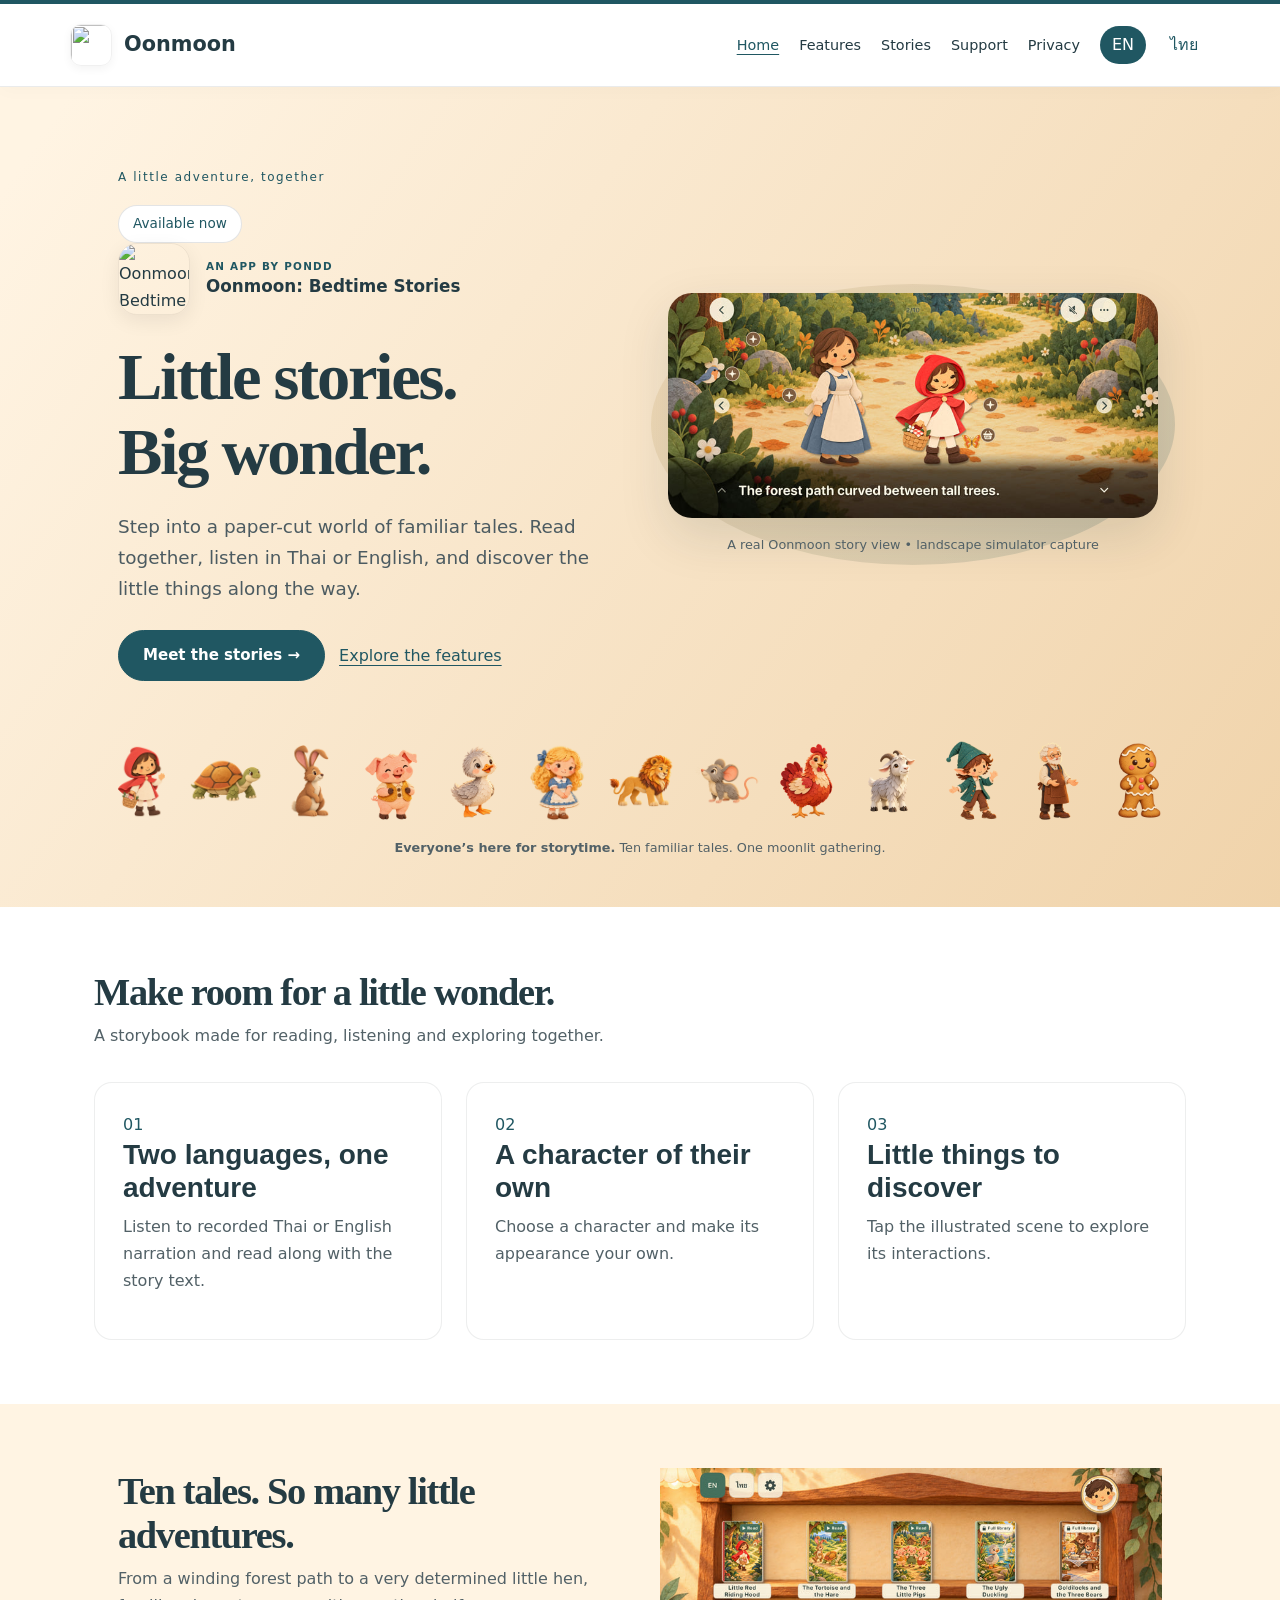
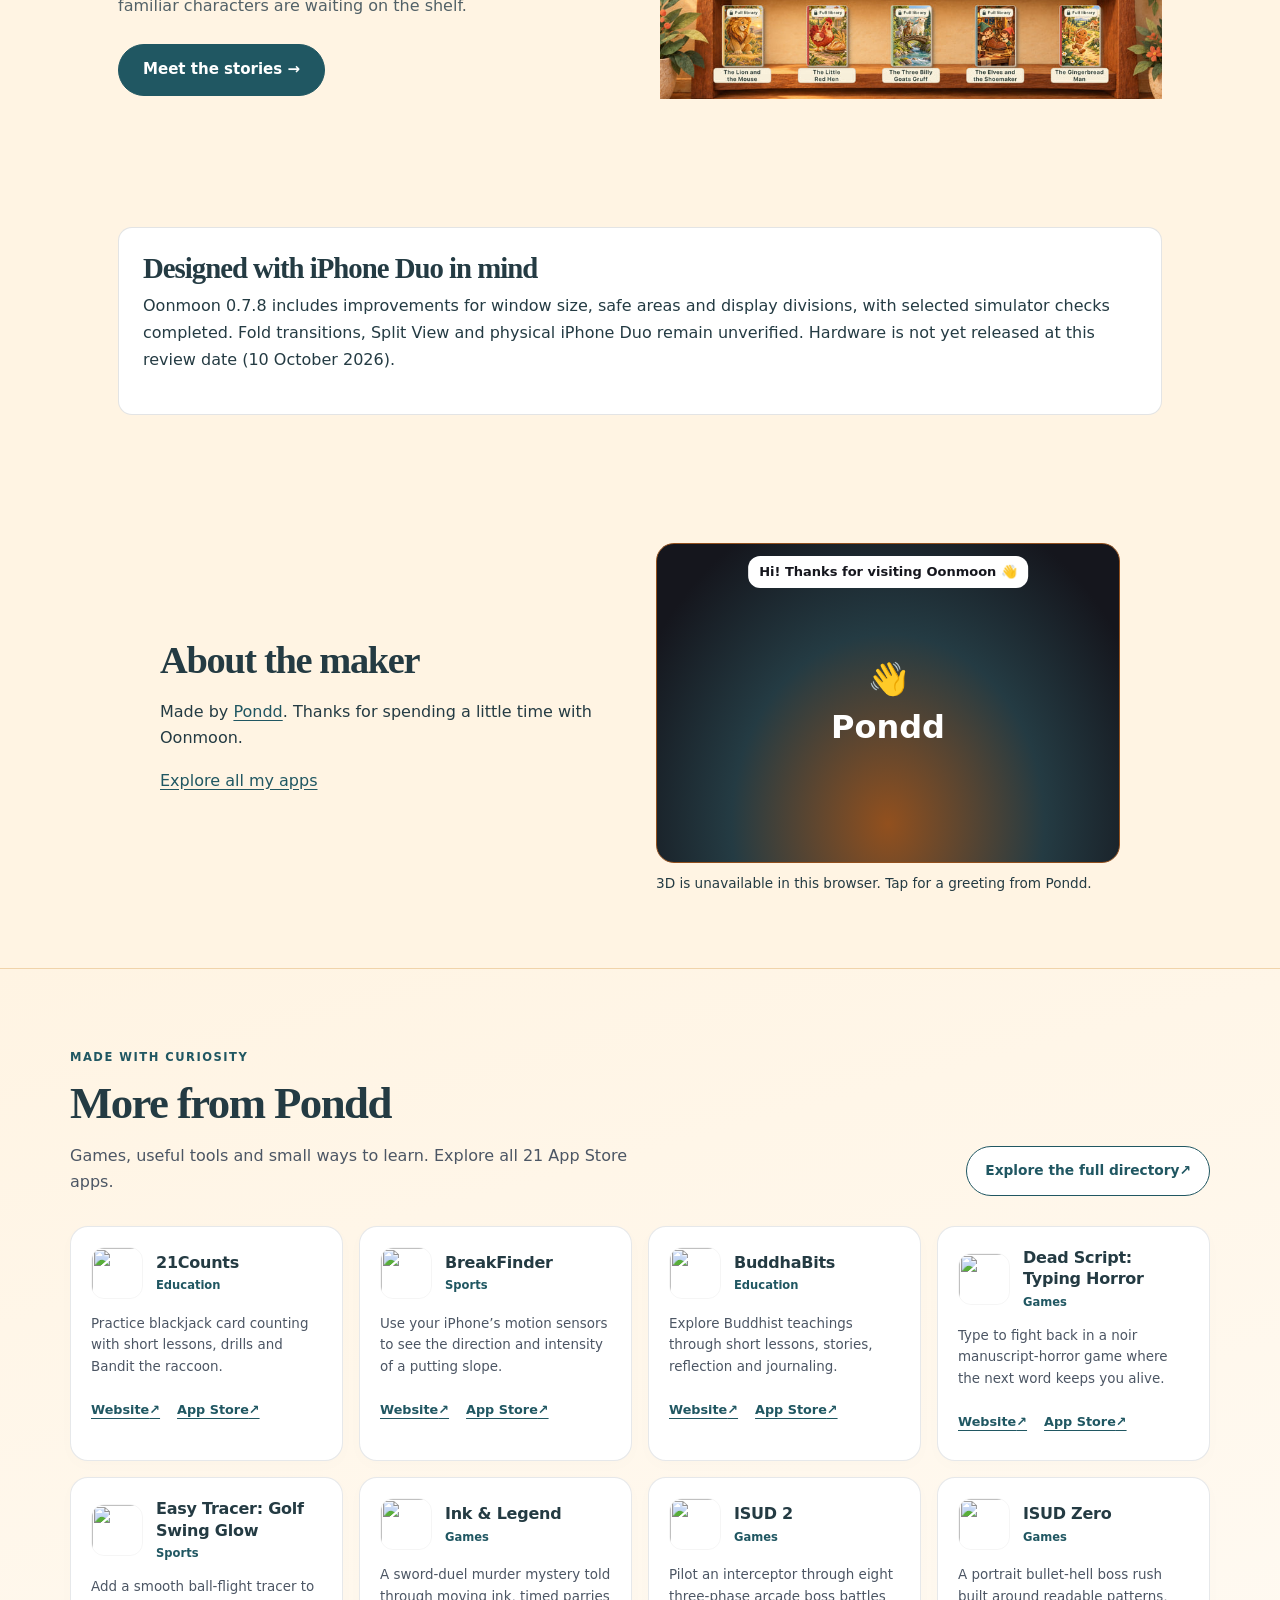
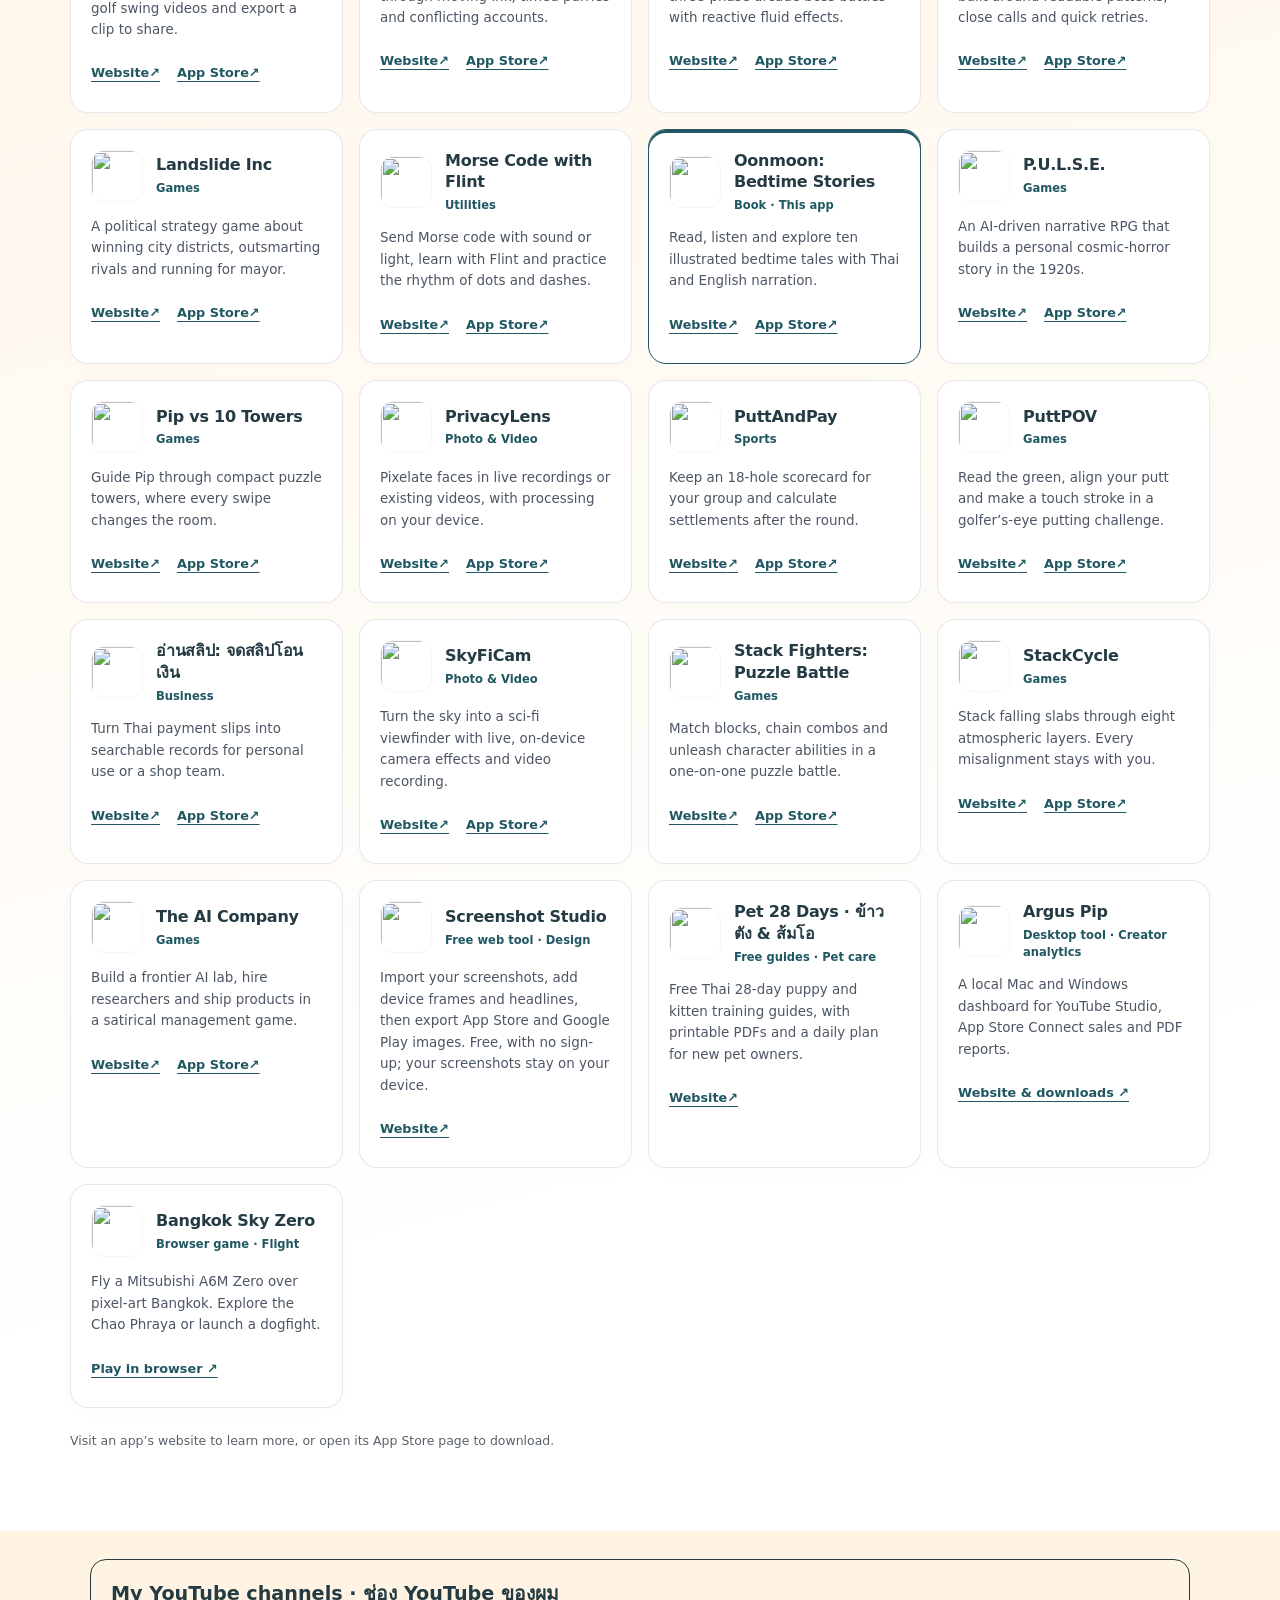
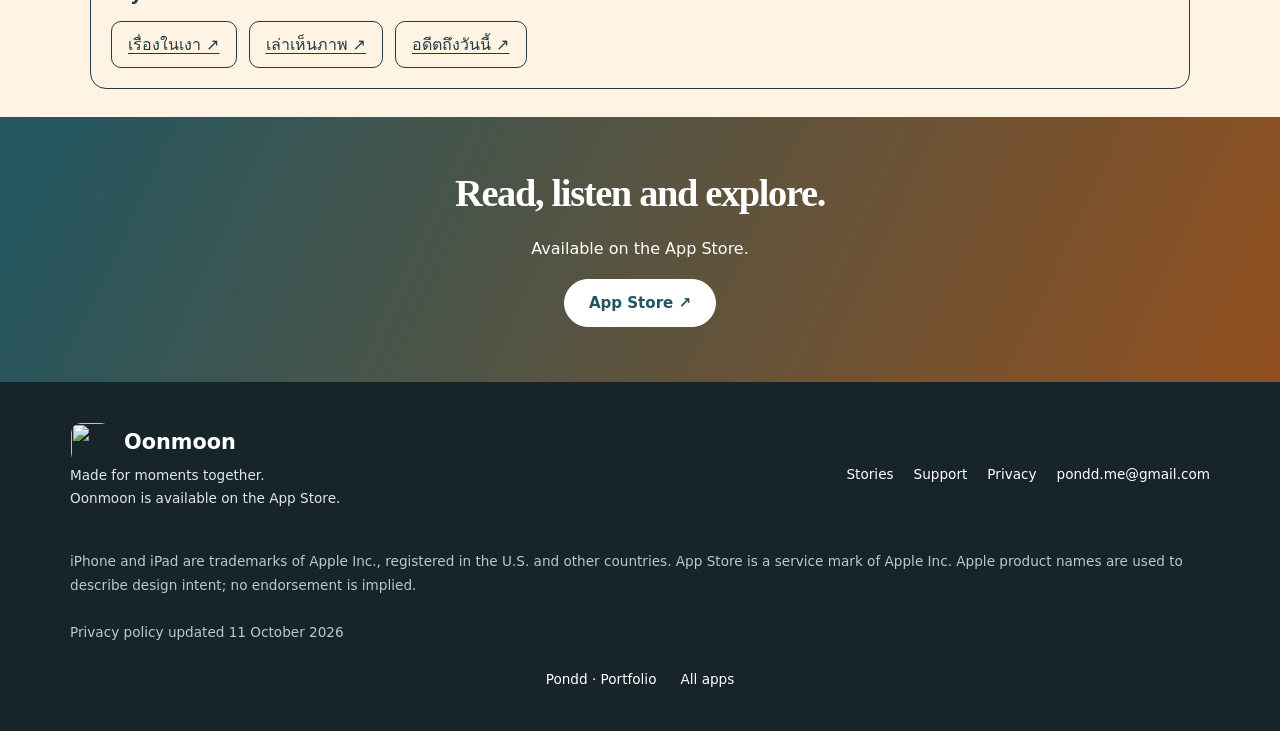
==== commit 1cd91e1a: "Link collection to Argus Pip website and add dancing Easter egg" ====
--- a/en/index.html
+++ b/en/index.html
@@ -17,7 +17,7 @@
 <section class="pondd-about" id="about" data-pondd-character data-character-locale="en" aria-label="About the maker"><div class="pondd-about-inner"><div><h2>About the maker</h2><p>Made by <a href="https://pond1982.github.io/Pondd-Page/">Pondd</a>. Thanks for spending a little time with Oonmoon.</p><p><a href="https://pond1982.github.io/Pondd-Page/index.html#apps">Explore all my apps</a></p></div><div><button class="pondd-character-stage" type="button" aria-label="Change Pondd’s dance" aria-describedby="pondd-character-hint"><span class="pondd-character-fallback" aria-hidden="true">👋<br>Pondd</span><span class="bubble" role="status" aria-live="polite">Hi! Thanks for visiting Oonmoon 👋</span></button><p class="pondd-character-hint" id="pondd-character-hint">Tap the character or press Enter to change the dance.</p><button class="pondd-character-pause" type="button" aria-pressed="false" hidden>Pause dancing</button><noscript><p>The 3D Easter egg needs JavaScript. You can still explore the rest of the site.</p></noscript></div></div><script type="application/json" class="pondd-character-lines">["Hi! Thanks for visiting Oonmoon 👋", "Tap me to change the dance!", "ขอบคุณที่แวะมาครับ 🙏", "One little dance before storytime.", "Like it? Explore my other apps ♥", "One more spin!"]</script></section>
 <!-- Pondd character end -->
 <!-- APP FAMILY START -->
-<section class="app-family" id="more-apps" aria-labelledby="app-family-title"><div class="app-family-inner"><div class="app-family-heading"><div><p class="app-family-kicker">Made with curiosity</p><h2 id="app-family-title">More from Pondd</h2><p class="app-family-intro">Games, useful tools and small ways to learn. Explore all 21 App Store apps.</p></div><a class="app-family-directory" href="https://pond1982.github.io/Pondd-Page/apps.html">Explore the full directory <span aria-hidden="true">↗</span></a></div><ul class="app-family-list" role="list"><li class="app-family-item" data-app-id="6763789288"><article aria-labelledby="family-6763789288"><div class="app-family-card-top"><img class="app-family-icon" src="https://pond1982.github.io/Pondd-Page/assets/app-icons/6763789288.webp" width="52" height="52" alt="" decoding="async" loading="lazy"><div><h3 id="family-6763789288">21Counts</h3><p class="app-family-meta">Education</p></div></div><p class="app-family-summary" lang="en">Practice blackjack card counting with short lessons, drills and Bandit the raccoon.</p><div class="app-family-links"><a href="https://pond1982.github.io/21Counts-Web/" aria-label="21Counts website">Website <span aria-hidden="true">↗</span></a><a href="https://apps.apple.com/gb/app/21counts/id6763789288" aria-label="21Counts on the App Store">App Store <span aria-hidden="true">↗</span></a></div></article></li><li class="app-family-item" data-app-id="6752389773"><article aria-labelledby="family-6752389773"><div class="app-family-card-top"><img class="app-family-icon" src="https://pond1982.github.io/Pondd-Page/assets/app-icons/6752389773.webp" width="52" height="52" alt="" decoding="async" loading="lazy"><div><h3 id="family-6752389773">BreakFinder</h3><p class="app-family-meta">Sports</p></div></div><p class="app-family-summary" lang="en">Use your iPhone’s motion sensors to see the direction and intensity of a putting slope.</p><div class="app-family-links"><a href="https://breakfinderweb.pages.dev/" aria-label="BreakFinder website">Website <span aria-hidden="true">↗</span></a><a href="https://apps.apple.com/gb/app/breakfinder/id6752389773" aria-label="BreakFinder on the App Store">App Store <span aria-hidden="true">↗</span></a></div></article></li><li class="app-family-item" data-app-id="6764710521"><article aria-labelledby="family-6764710521"><div class="app-family-card-top"><img class="app-family-icon" src="https://pond1982.github.io/Pondd-Page/assets/app-icons/6764710521.webp" width="52" height="52" alt="" decoding="async" loading="lazy"><div><h3 id="family-6764710521">BuddhaBits</h3><p class="app-family-meta">Education</p></div></div><p class="app-family-summary" lang="en">Explore Buddhist teachings through short lessons, stories, reflection and journaling.</p><div class="app-family-links"><a href="https://pond1982.github.io/BuddhaBits-web/index.html" aria-label="BuddhaBits website">Website <span aria-hidden="true">↗</span></a><a href="https://apps.apple.com/gb/app/buddhabits/id6764710521" aria-label="BuddhaBits on the App Store">App Store <span aria-hidden="true">↗</span></a></div></article></li><li class="app-family-item" data-app-id="6775353218"><article aria-labelledby="family-6775353218"><div class="app-family-card-top"><img class="app-family-icon" src="https://pond1982.github.io/Pondd-Page/assets/app-icons/6775353218.webp" width="52" height="52" alt="" decoding="async" loading="lazy"><div><h3 id="family-6775353218">Dead Script: Typing Horror</h3><p class="app-family-meta">Games</p></div></div><p class="app-family-summary" lang="en">Type to fight back in a noir manuscript-horror game where the next word keeps you alive.</p><div class="app-family-links"><a href="https://pond1982.github.io/iosdeadscriptweb/index.html" aria-label="Dead Script: Typing Horror website">Website <span aria-hidden="true">↗</span></a><a href="https://apps.apple.com/gb/app/dead-script-typing-horror/id6775353218" aria-label="Dead Script: Typing Horror on the App Store">App Store <span aria-hidden="true">↗</span></a></div></article></li><li class="app-family-item" data-app-id="6753145486"><article aria-labelledby="family-6753145486"><div class="app-family-card-top"><img class="app-family-icon" src="https://pond1982.github.io/Pondd-Page/assets/app-icons/6753145486.webp" width="52" height="52" alt="" decoding="async" loading="lazy"><div><h3 id="family-6753145486">Easy Tracer: Golf Swing Glow</h3><p class="app-family-meta">Sports</p></div></div><p class="app-family-summary" lang="en">Add a smooth ball-flight tracer to golf swing videos and export a clip to share.</p><div class="app-family-links"><a href="https://easy-tracer-web.pages.dev/" aria-label="Easy Tracer: Golf Swing Glow website">Website <span aria-hidden="true">↗</span></a><a href="https://apps.apple.com/gb/app/easy-tracer-golf-swing-glow/id6753145486" aria-label="Easy Tracer: Golf Swing Glow on the App Store">App Store <span aria-hidden="true">↗</span></a></div></article></li><li class="app-family-item" data-app-id="6830747339"><article aria-labelledby="family-6830747339"><div class="app-family-card-top"><img class="app-family-icon" src="https://pond1982.github.io/Pondd-Page/assets/app-icons/6830747339.webp" width="52" height="52" alt="" decoding="async" loading="lazy"><div><h3 id="family-6830747339">Ink &amp; Legend</h3><p class="app-family-meta">Games</p></div></div><p class="app-family-summary" lang="en">A sword-duel murder mystery told through moving ink, timed parries and conflicting accounts.</p><div class="app-family-links"><a href="https://pond1982.github.io/ink-and-legend-site/" aria-label="Ink &amp; Legend website">Website <span aria-hidden="true">↗</span></a><a href="https://apps.apple.com/gb/app/ink-legend/id6830747339" aria-label="Ink &amp; Legend on the App Store">App Store <span aria-hidden="true">↗</span></a></div></article></li><li class="app-family-item" data-app-id="6824559010"><article aria-labelledby="family-6824559010"><div class="app-family-card-top"><img class="app-family-icon" src="https://pond1982.github.io/Pondd-Page/assets/app-icons/6824559010.webp" width="52" height="52" alt="" decoding="async" loading="lazy"><div><h3 id="family-6824559010">ISUD 2</h3><p class="app-family-meta">Games</p></div></div><p class="app-family-summary" lang="en">Pilot an interceptor through eight three-phase arcade boss battles with reactive fluid effects.</p><div class="app-family-links"><a href="https://pond1982.github.io/ISUD-Website/isud2-support.html" aria-label="ISUD 2 website">Website <span aria-hidden="true">↗</span></a><a href="https://apps.apple.com/gb/app/isud-2/id6824559010" aria-label="ISUD 2 on the App Store">App Store <span aria-hidden="true">↗</span></a></div></article></li><li class="app-family-item" data-app-id="6765926399"><article aria-labelledby="family-6765926399"><div class="app-family-card-top"><img class="app-family-icon" src="https://pond1982.github.io/Pondd-Page/assets/app-icons/6765926399.webp" width="52" height="52" alt="" decoding="async" loading="lazy"><div><h3 id="family-6765926399">ISUD Zero</h3><p class="app-family-meta">Games</p></div></div><p class="app-family-summary" lang="en">A portrait bullet-hell boss rush built around readable patterns, close calls and quick retries.</p><div class="app-family-links"><a href="https://pond1982.github.io/ISUD-Website/" aria-label="ISUD Zero website">Website <span aria-hidden="true">↗</span></a><a href="https://apps.apple.com/gb/app/isud-zero/id6765926399" aria-label="ISUD Zero on the App Store">App Store <span aria-hidden="true">↗</span></a></div></article></li><li class="app-family-item" data-app-id="6761601860"><article aria-labelledby="family-6761601860"><div class="app-family-card-top"><img class="app-family-icon" src="https://pond1982.github.io/Pondd-Page/assets/app-icons/6761601860.webp" width="52" height="52" alt="" decoding="async" loading="lazy"><div><h3 id="family-6761601860">Landslide Inc</h3><p class="app-family-meta">Games</p></div></div><p class="app-family-summary" lang="en">A political strategy game about winning city districts, outsmarting rivals and running for mayor.</p><div class="app-family-links"><a href="https://pond1982.github.io/Landslide-Web/index.html" aria-label="Landslide Inc website">Website <span aria-hidden="true">↗</span></a><a href="https://apps.apple.com/gb/app/landslide-inc/id6761601860" aria-label="Landslide Inc on the App Store">App Store <span aria-hidden="true">↗</span></a></div></article></li><li class="app-family-item" data-app-id="6818069855"><article aria-labelledby="family-6818069855"><div class="app-family-card-top"><img class="app-family-icon" src="https://pond1982.github.io/Pondd-Page/assets/app-icons/6818069855.webp" width="52" height="52" alt="" decoding="async" loading="lazy"><div><h3 id="family-6818069855">Morse Code with Flint</h3><p class="app-family-meta">Utilities</p></div></div><p class="app-family-summary" lang="en">Send Morse code with sound or light, learn with Flint and practice the rhythm of dots and dashes.</p><div class="app-family-links"><a href="https://pond1982.github.io/Morse-Support-Site/" aria-label="Morse Code with Flint website">Website <span aria-hidden="true">↗</span></a><a href="https://apps.apple.com/gb/app/morse-code-with-flint/id6818069855" aria-label="Morse Code with Flint on the App Store">App Store <span aria-hidden="true">↗</span></a></div></article></li><li class="app-family-item is-current" data-app-id="6821338637"><article aria-labelledby="family-6821338637"><div class="app-family-card-top"><img class="app-family-icon" src="https://pond1982.github.io/Pondd-Page/assets/app-icons/6821338637.webp" width="52" height="52" alt="" decoding="async" loading="lazy"><div><h3 id="family-6821338637">Oonmoon: Bedtime Stories</h3><p class="app-family-meta">Book · This app</p></div></div><p class="app-family-summary" lang="en">Read, listen and explore ten illustrated bedtime tales with Thai and English narration.</p><div class="app-family-links"><a href="https://pond1982.github.io/Oonmoon-Website/en/" aria-label="Oonmoon: Bedtime Stories website">Website <span aria-hidden="true">↗</span></a><a href="https://apps.apple.com/gb/app/oonmoon-bedtime-stories/id6821338637" aria-label="Oonmoon: Bedtime Stories on the App Store">App Store <span aria-hidden="true">↗</span></a></div></article></li><li class="app-family-item" data-app-id="6762054116"><article aria-labelledby="family-6762054116"><div class="app-family-card-top"><img class="app-family-icon" src="https://pond1982.github.io/Pondd-Page/assets/app-icons/6762054116.webp" width="52" height="52" alt="" decoding="async" loading="lazy"><div><h3 id="family-6762054116">P.U.L.S.E.</h3><p class="app-family-meta">Games</p></div></div><p class="app-family-summary" lang="en">An AI-driven narrative RPG that builds a personal cosmic-horror story in the 1920s.</p><div class="app-family-links"><a href="https://pulse-web-5vx.pages.dev/" aria-label="P.U.L.S.E. website">Website <span aria-hidden="true">↗</span></a><a href="https://apps.apple.com/gb/app/p-u-l-s-e/id6762054116" aria-label="P.U.L.S.E. on the App Store">App Store <span aria-hidden="true">↗</span></a></div></article></li><li class="app-family-item" data-app-id="6766553847"><article aria-labelledby="family-6766553847"><div class="app-family-card-top"><img class="app-family-icon" src="https://pond1982.github.io/Pondd-Page/assets/app-icons/6766553847.webp" width="52" height="52" alt="" decoding="async" loading="lazy"><div><h3 id="family-6766553847">Pip vs 10 Towers</h3><p class="app-family-meta">Games</p></div></div><p class="app-family-summary" lang="en">Guide Pip through compact puzzle towers, where every swipe changes the room.</p><div class="app-family-links"><a href="https://pond1982.github.io/StepBlade-Website/index.html" aria-label="Pip vs 10 Towers website">Website <span aria-hidden="true">↗</span></a><a href="https://apps.apple.com/gb/app/pip-vs-10-towers/id6766553847" aria-label="Pip vs 10 Towers on the App Store">App Store <span aria-hidden="true">↗</span></a></div></article></li><li class="app-family-item" data-app-id="6752596764"><article aria-labelledby="family-6752596764"><div class="app-family-card-top"><img class="app-family-icon" src="https://pond1982.github.io/Pondd-Page/assets/app-icons/6752596764.webp" width="52" height="52" alt="" decoding="async" loading="lazy"><div><h3 id="family-6752596764">PrivacyLens</h3><p class="app-family-meta">Photo &amp; Video</p></div></div><p class="app-family-summary" lang="en">Pixelate faces in live recordings or existing videos, with processing on your device.</p><div class="app-family-links"><a href="https://privacylensweb.pages.dev/" aria-label="PrivacyLens website">Website <span aria-hidden="true">↗</span></a><a href="https://apps.apple.com/gb/app/privacylens/id6752596764" aria-label="PrivacyLens on the App Store">App Store <span aria-hidden="true">↗</span></a></div></article></li><li class="app-family-item" data-app-id="6752640120"><article aria-labelledby="family-6752640120"><div class="app-family-card-top"><img class="app-family-icon" src="https://pond1982.github.io/Pondd-Page/assets/app-icons/6752640120.webp" width="52" height="52" alt="" decoding="async" loading="lazy"><div><h3 id="family-6752640120">PuttAndPay</h3><p class="app-family-meta">Sports</p></div></div><p class="app-family-summary" lang="en">Keep an 18-hole scorecard for your group and calculate settlements after the round.</p><div class="app-family-links"><a href="https://puttandpayweb.pages.dev/" aria-label="PuttAndPay website">Website <span aria-hidden="true">↗</span></a><a href="https://apps.apple.com/gb/app/puttandpay/id6752640120" aria-label="PuttAndPay on the App Store">App Store <span aria-hidden="true">↗</span></a></div></article></li><li class="app-family-item" data-app-id="6771718899"><article aria-labelledby="family-6771718899"><div class="app-family-card-top"><img class="app-family-icon" src="https://pond1982.github.io/Pondd-Page/assets/app-icons/6771718899.webp" width="52" height="52" alt="" decoding="async" loading="lazy"><div><h3 id="family-6771718899">PuttPOV</h3><p class="app-family-meta">Games</p></div></div><p class="app-family-summary" lang="en">Read the green, align your putt and make a touch stroke in a golfer’s-eye putting challenge.</p><div class="app-family-links"><a href="https://pond1982.github.io/PuttPOV-Website/" aria-label="PuttPOV website">Website <span aria-hidden="true">↗</span></a><a href="https://apps.apple.com/gb/app/puttpov/id6771718899" aria-label="PuttPOV on the App Store">App Store <span aria-hidden="true">↗</span></a></div></article></li><li class="app-family-item" data-app-id="6765605900"><article aria-labelledby="family-6765605900"><div class="app-family-card-top"><img class="app-family-icon" src="https://pond1982.github.io/Pondd-Page/assets/app-icons/6765605900.webp" width="52" height="52" alt="" decoding="async" loading="lazy"><div><h3 id="family-6765605900">อ่านสลิป: จดสลิปโอนเงิน</h3><p class="app-family-meta">Business</p></div></div><p class="app-family-summary" lang="en">Turn Thai payment slips into searchable records for personal use or a shop team.</p><div class="app-family-links"><a href="https://pond1982.github.io/ReadSlipWebsite/index.html" aria-label="อ่านสลิป: จดสลิปโอนเงิน website">Website <span aria-hidden="true">↗</span></a><a href="https://apps.apple.com/gb/app/%E0%B8%AD-%E0%B8%B2%E0%B8%99%E0%B8%AA%E0%B8%A5-%E0%B8%9B-%E0%B8%88%E0%B8%94%E0%B8%AA%E0%B8%A5-%E0%B8%9B%E0%B9%82%E0%B8%AD%E0%B8%99%E0%B9%80%E0%B8%87-%E0%B8%99/id6765605900" aria-label="อ่านสลิป: จดสลิปโอนเงิน on the App Store">App Store <span aria-hidden="true">↗</span></a></div></article></li><li class="app-family-item" data-app-id="6773614646"><article aria-labelledby="family-6773614646"><div class="app-family-card-top"><img class="app-family-icon" src="https://pond1982.github.io/Pondd-Page/assets/app-icons/6773614646.webp" width="52" height="52" alt="" decoding="async" loading="lazy"><div><h3 id="family-6773614646">SkyFiCam</h3><p class="app-family-meta">Photo &amp; Video</p></div></div><p class="app-family-summary" lang="en">Turn the sky into a sci-fi viewfinder with live, on-device camera effects and video recording.</p><div class="app-family-links"><a href="https://pond1982.github.io/SkyFiWeb/" aria-label="SkyFiCam website">Website <span aria-hidden="true">↗</span></a><a href="https://apps.apple.com/gb/app/skyficam/id6773614646" aria-label="SkyFiCam on the App Store">App Store <span aria-hidden="true">↗</span></a></div></article></li><li class="app-family-item" data-app-id="6762288266"><article aria-labelledby="family-6762288266"><div class="app-family-card-top"><img class="app-family-icon" src="https://pond1982.github.io/Pondd-Page/assets/app-icons/6762288266.webp" width="52" height="52" alt="" decoding="async" loading="lazy"><div><h3 id="family-6762288266">Stack Fighters: Puzzle Battle</h3><p class="app-family-meta">Games</p></div></div><p class="app-family-summary" lang="en">Match blocks, chain combos and unleash character abilities in a one-on-one puzzle battle.</p><div class="app-family-links"><a href="https://pond1982.github.io/stackfighters-site/index.html" aria-label="Stack Fighters: Puzzle Battle website">Website <span aria-hidden="true">↗</span></a><a href="https://apps.apple.com/gb/app/stack-fighters-puzzle-battle/id6762288266" aria-label="Stack Fighters: Puzzle Battle on the App Store">App Store <span aria-hidden="true">↗</span></a></div></article></li><li class="app-family-item" data-app-id="6764340971"><article aria-labelledby="family-6764340971"><div class="app-family-card-top"><img class="app-family-icon" src="https://pond1982.github.io/Pondd-Page/assets/app-icons/6764340971.webp" width="52" height="52" alt="" decoding="async" loading="lazy"><div><h3 id="family-6764340971">StackCycle</h3><p class="app-family-meta">Games</p></div></div><p class="app-family-summary" lang="en">Stack falling slabs through eight atmospheric layers. Every misalignment stays with you.</p><div class="app-family-links"><a href="https://pond1982.github.io/stackcycle---web/" aria-label="StackCycle website">Website <span aria-hidden="true">↗</span></a><a href="https://apps.apple.com/gb/app/stackcycle/id6764340971" aria-label="StackCycle on the App Store">App Store <span aria-hidden="true">↗</span></a></div></article></li><li class="app-family-item" data-app-id="6777710816"><article aria-labelledby="family-6777710816"><div class="app-family-card-top"><img class="app-family-icon" src="https://pond1982.github.io/Pondd-Page/assets/app-icons/6777710816.webp" width="52" height="52" alt="" decoding="async" loading="lazy"><div><h3 id="family-6777710816">The AI Company</h3><p class="app-family-meta">Games</p></div></div><p class="app-family-summary" lang="en">Build a frontier AI lab, hire researchers and ship products in a satirical management game.</p><div class="app-family-links"><a href="https://pond1982.github.io/TheAiCompanyWeb/" aria-label="The AI Company website">Website <span aria-hidden="true">↗</span></a><a href="https://apps.apple.com/gb/app/the-ai-company/id6777710816" aria-label="The AI Company on the App Store">App Store <span aria-hidden="true">↗</span></a></div></article></li><li class="app-family-item" data-app-id="screenshot-studio"><article aria-labelledby="family-screenshot-studio"><div class="app-family-card-top"><img class="app-family-icon" src="https://pond1982.github.io/Pondd-Page/assets/app-icons/screenshot-studio.svg" width="52" height="52" alt="" decoding="async" loading="lazy"><div><h3 id="family-screenshot-studio">Screenshot Studio</h3><p class="app-family-meta">Free web tool · Design</p></div></div><p class="app-family-summary" lang="en">Import your screenshots, add device frames and headlines, then export App Store and Google Play images. Free, with no sign-up; your screenshots stay on your device.</p><div class="app-family-links"><a href="https://pond1982.github.io/screenshot-studio/">Website <span aria-hidden="true">↗</span></a></div></article></li><li class="app-family-item" data-app-id="pet-28-days"><article aria-labelledby="family-pet-28-days"><div class="app-family-card-top"><img class="app-family-icon" src="https://pond1982.github.io/Pondd-Page/assets/app-icons/pet-28-days.png" width="52" height="52" alt="" decoding="async" loading="lazy"><div><h3 id="family-pet-28-days">Pet 28 Days · ข้าวตัง &amp; ส้มโอ</h3><p class="app-family-meta">Free guides · Pet care</p></div></div><p class="app-family-summary" lang="en">Free Thai 28-day puppy and kitten training guides, with printable PDFs and a daily plan for new pet owners.</p><div class="app-family-links"><a href="https://pond1982.github.io/pet-28-days/">Website <span aria-hidden="true">↗</span></a></div></article></li><li class="app-family-item" data-app-id="creator-dashboard-desktop"><article aria-labelledby="family-creator-dashboard-desktop"><div class="app-family-card-top"><img class="app-family-icon" src="https://pond1982.github.io/Pondd-Page/assets/app-icons/creator-dashboard.png" width="52" height="52" alt="" loading="lazy"><div><h3 id="family-creator-dashboard-desktop">Argus Pip</h3><p class="app-family-meta">Desktop tool · Creator analytics</p></div></div><p class="app-family-summary">A local Mac and Windows dashboard for YouTube Studio, App Store Connect sales and PDF reports.</p><div class="app-family-links"><a href="https://github.com/pond1982/creator-dashboard-desktop">Project &amp; downloads ↗</a></div></article></li><li class="app-family-item" data-app-id="bangkok-sky-zero"><article aria-labelledby="family-bangkok-sky-zero"><div class="app-family-card-top"><img class="app-family-icon" src="https://pond1982.github.io/Pondd-Page/assets/app-icons/bangkok-sky-zero.png" width="52" height="52" alt="" loading="lazy"><div><h3 id="family-bangkok-sky-zero">Bangkok Sky Zero</h3><p class="app-family-meta">Browser game · Flight</p></div></div><p class="app-family-summary">Fly a Mitsubishi A6M Zero over pixel-art Bangkok. Explore the Chao Phraya or launch a dogfight.</p><div class="app-family-links"><a href="https://pond1982.github.io/bangkok-sky-zero/">Play in browser ↗</a></div></article></li></ul><p class="app-family-note">Visit an app’s website to learn more, or open its App Store page to download.</p></div></section>
+<section class="app-family" id="more-apps" aria-labelledby="app-family-title"><div class="app-family-inner"><div class="app-family-heading"><div><p class="app-family-kicker">Made with curiosity</p><h2 id="app-family-title">More from Pondd</h2><p class="app-family-intro">Games, useful tools and small ways to learn. Explore all 21 App Store apps.</p></div><a class="app-family-directory" href="https://pond1982.github.io/Pondd-Page/apps.html">Explore the full directory <span aria-hidden="true">↗</span></a></div><ul class="app-family-list" role="list"><li class="app-family-item" data-app-id="6763789288"><article aria-labelledby="family-6763789288"><div class="app-family-card-top"><img class="app-family-icon" src="https://pond1982.github.io/Pondd-Page/assets/app-icons/6763789288.webp" width="52" height="52" alt="" decoding="async" loading="lazy"><div><h3 id="family-6763789288">21Counts</h3><p class="app-family-meta">Education</p></div></div><p class="app-family-summary" lang="en">Practice blackjack card counting with short lessons, drills and Bandit the raccoon.</p><div class="app-family-links"><a href="https://pond1982.github.io/21Counts-Web/" aria-label="21Counts website">Website <span aria-hidden="true">↗</span></a><a href="https://apps.apple.com/gb/app/21counts/id6763789288" aria-label="21Counts on the App Store">App Store <span aria-hidden="true">↗</span></a></div></article></li><li class="app-family-item" data-app-id="6752389773"><article aria-labelledby="family-6752389773"><div class="app-family-card-top"><img class="app-family-icon" src="https://pond1982.github.io/Pondd-Page/assets/app-icons/6752389773.webp" width="52" height="52" alt="" decoding="async" loading="lazy"><div><h3 id="family-6752389773">BreakFinder</h3><p class="app-family-meta">Sports</p></div></div><p class="app-family-summary" lang="en">Use your iPhone’s motion sensors to see the direction and intensity of a putting slope.</p><div class="app-family-links"><a href="https://breakfinderweb.pages.dev/" aria-label="BreakFinder website">Website <span aria-hidden="true">↗</span></a><a href="https://apps.apple.com/gb/app/breakfinder/id6752389773" aria-label="BreakFinder on the App Store">App Store <span aria-hidden="true">↗</span></a></div></article></li><li class="app-family-item" data-app-id="6764710521"><article aria-labelledby="family-6764710521"><div class="app-family-card-top"><img class="app-family-icon" src="https://pond1982.github.io/Pondd-Page/assets/app-icons/6764710521.webp" width="52" height="52" alt="" decoding="async" loading="lazy"><div><h3 id="family-6764710521">BuddhaBits</h3><p class="app-family-meta">Education</p></div></div><p class="app-family-summary" lang="en">Explore Buddhist teachings through short lessons, stories, reflection and journaling.</p><div class="app-family-links"><a href="https://pond1982.github.io/BuddhaBits-web/index.html" aria-label="BuddhaBits website">Website <span aria-hidden="true">↗</span></a><a href="https://apps.apple.com/gb/app/buddhabits/id6764710521" aria-label="BuddhaBits on the App Store">App Store <span aria-hidden="true">↗</span></a></div></article></li><li class="app-family-item" data-app-id="6775353218"><article aria-labelledby="family-6775353218"><div class="app-family-card-top"><img class="app-family-icon" src="https://pond1982.github.io/Pondd-Page/assets/app-icons/6775353218.webp" width="52" height="52" alt="" decoding="async" loading="lazy"><div><h3 id="family-6775353218">Dead Script: Typing Horror</h3><p class="app-family-meta">Games</p></div></div><p class="app-family-summary" lang="en">Type to fight back in a noir manuscript-horror game where the next word keeps you alive.</p><div class="app-family-links"><a href="https://pond1982.github.io/iosdeadscriptweb/index.html" aria-label="Dead Script: Typing Horror website">Website <span aria-hidden="true">↗</span></a><a href="https://apps.apple.com/gb/app/dead-script-typing-horror/id6775353218" aria-label="Dead Script: Typing Horror on the App Store">App Store <span aria-hidden="true">↗</span></a></div></article></li><li class="app-family-item" data-app-id="6753145486"><article aria-labelledby="family-6753145486"><div class="app-family-card-top"><img class="app-family-icon" src="https://pond1982.github.io/Pondd-Page/assets/app-icons/6753145486.webp" width="52" height="52" alt="" decoding="async" loading="lazy"><div><h3 id="family-6753145486">Easy Tracer: Golf Swing Glow</h3><p class="app-family-meta">Sports</p></div></div><p class="app-family-summary" lang="en">Add a smooth ball-flight tracer to golf swing videos and export a clip to share.</p><div class="app-family-links"><a href="https://easy-tracer-web.pages.dev/" aria-label="Easy Tracer: Golf Swing Glow website">Website <span aria-hidden="true">↗</span></a><a href="https://apps.apple.com/gb/app/easy-tracer-golf-swing-glow/id6753145486" aria-label="Easy Tracer: Golf Swing Glow on the App Store">App Store <span aria-hidden="true">↗</span></a></div></article></li><li class="app-family-item" data-app-id="6830747339"><article aria-labelledby="family-6830747339"><div class="app-family-card-top"><img class="app-family-icon" src="https://pond1982.github.io/Pondd-Page/assets/app-icons/6830747339.webp" width="52" height="52" alt="" decoding="async" loading="lazy"><div><h3 id="family-6830747339">Ink &amp; Legend</h3><p class="app-family-meta">Games</p></div></div><p class="app-family-summary" lang="en">A sword-duel murder mystery told through moving ink, timed parries and conflicting accounts.</p><div class="app-family-links"><a href="https://pond1982.github.io/ink-and-legend-site/" aria-label="Ink &amp; Legend website">Website <span aria-hidden="true">↗</span></a><a href="https://apps.apple.com/gb/app/ink-legend/id6830747339" aria-label="Ink &amp; Legend on the App Store">App Store <span aria-hidden="true">↗</span></a></div></article></li><li class="app-family-item" data-app-id="6824559010"><article aria-labelledby="family-6824559010"><div class="app-family-card-top"><img class="app-family-icon" src="https://pond1982.github.io/Pondd-Page/assets/app-icons/6824559010.webp" width="52" height="52" alt="" decoding="async" loading="lazy"><div><h3 id="family-6824559010">ISUD 2</h3><p class="app-family-meta">Games</p></div></div><p class="app-family-summary" lang="en">Pilot an interceptor through eight three-phase arcade boss battles with reactive fluid effects.</p><div class="app-family-links"><a href="https://pond1982.github.io/ISUD-Website/isud2-support.html" aria-label="ISUD 2 website">Website <span aria-hidden="true">↗</span></a><a href="https://apps.apple.com/gb/app/isud-2/id6824559010" aria-label="ISUD 2 on the App Store">App Store <span aria-hidden="true">↗</span></a></div></article></li><li class="app-family-item" data-app-id="6765926399"><article aria-labelledby="family-6765926399"><div class="app-family-card-top"><img class="app-family-icon" src="https://pond1982.github.io/Pondd-Page/assets/app-icons/6765926399.webp" width="52" height="52" alt="" decoding="async" loading="lazy"><div><h3 id="family-6765926399">ISUD Zero</h3><p class="app-family-meta">Games</p></div></div><p class="app-family-summary" lang="en">A portrait bullet-hell boss rush built around readable patterns, close calls and quick retries.</p><div class="app-family-links"><a href="https://pond1982.github.io/ISUD-Website/" aria-label="ISUD Zero website">Website <span aria-hidden="true">↗</span></a><a href="https://apps.apple.com/gb/app/isud-zero/id6765926399" aria-label="ISUD Zero on the App Store">App Store <span aria-hidden="true">↗</span></a></div></article></li><li class="app-family-item" data-app-id="6761601860"><article aria-labelledby="family-6761601860"><div class="app-family-card-top"><img class="app-family-icon" src="https://pond1982.github.io/Pondd-Page/assets/app-icons/6761601860.webp" width="52" height="52" alt="" decoding="async" loading="lazy"><div><h3 id="family-6761601860">Landslide Inc</h3><p class="app-family-meta">Games</p></div></div><p class="app-family-summary" lang="en">A political strategy game about winning city districts, outsmarting rivals and running for mayor.</p><div class="app-family-links"><a href="https://pond1982.github.io/Landslide-Web/index.html" aria-label="Landslide Inc website">Website <span aria-hidden="true">↗</span></a><a href="https://apps.apple.com/gb/app/landslide-inc/id6761601860" aria-label="Landslide Inc on the App Store">App Store <span aria-hidden="true">↗</span></a></div></article></li><li class="app-family-item" data-app-id="6818069855"><article aria-labelledby="family-6818069855"><div class="app-family-card-top"><img class="app-family-icon" src="https://pond1982.github.io/Pondd-Page/assets/app-icons/6818069855.webp" width="52" height="52" alt="" decoding="async" loading="lazy"><div><h3 id="family-6818069855">Morse Code with Flint</h3><p class="app-family-meta">Utilities</p></div></div><p class="app-family-summary" lang="en">Send Morse code with sound or light, learn with Flint and practice the rhythm of dots and dashes.</p><div class="app-family-links"><a href="https://pond1982.github.io/Morse-Support-Site/" aria-label="Morse Code with Flint website">Website <span aria-hidden="true">↗</span></a><a href="https://apps.apple.com/gb/app/morse-code-with-flint/id6818069855" aria-label="Morse Code with Flint on the App Store">App Store <span aria-hidden="true">↗</span></a></div></article></li><li class="app-family-item is-current" data-app-id="6821338637"><article aria-labelledby="family-6821338637"><div class="app-family-card-top"><img class="app-family-icon" src="https://pond1982.github.io/Pondd-Page/assets/app-icons/6821338637.webp" width="52" height="52" alt="" decoding="async" loading="lazy"><div><h3 id="family-6821338637">Oonmoon: Bedtime Stories</h3><p class="app-family-meta">Book · This app</p></div></div><p class="app-family-summary" lang="en">Read, listen and explore ten illustrated bedtime tales with Thai and English narration.</p><div class="app-family-links"><a href="https://pond1982.github.io/Oonmoon-Website/en/" aria-label="Oonmoon: Bedtime Stories website">Website <span aria-hidden="true">↗</span></a><a href="https://apps.apple.com/gb/app/oonmoon-bedtime-stories/id6821338637" aria-label="Oonmoon: Bedtime Stories on the App Store">App Store <span aria-hidden="true">↗</span></a></div></article></li><li class="app-family-item" data-app-id="6762054116"><article aria-labelledby="family-6762054116"><div class="app-family-card-top"><img class="app-family-icon" src="https://pond1982.github.io/Pondd-Page/assets/app-icons/6762054116.webp" width="52" height="52" alt="" decoding="async" loading="lazy"><div><h3 id="family-6762054116">P.U.L.S.E.</h3><p class="app-family-meta">Games</p></div></div><p class="app-family-summary" lang="en">An AI-driven narrative RPG that builds a personal cosmic-horror story in the 1920s.</p><div class="app-family-links"><a href="https://pulse-web-5vx.pages.dev/" aria-label="P.U.L.S.E. website">Website <span aria-hidden="true">↗</span></a><a href="https://apps.apple.com/gb/app/p-u-l-s-e/id6762054116" aria-label="P.U.L.S.E. on the App Store">App Store <span aria-hidden="true">↗</span></a></div></article></li><li class="app-family-item" data-app-id="6766553847"><article aria-labelledby="family-6766553847"><div class="app-family-card-top"><img class="app-family-icon" src="https://pond1982.github.io/Pondd-Page/assets/app-icons/6766553847.webp" width="52" height="52" alt="" decoding="async" loading="lazy"><div><h3 id="family-6766553847">Pip vs 10 Towers</h3><p class="app-family-meta">Games</p></div></div><p class="app-family-summary" lang="en">Guide Pip through compact puzzle towers, where every swipe changes the room.</p><div class="app-family-links"><a href="https://pond1982.github.io/StepBlade-Website/index.html" aria-label="Pip vs 10 Towers website">Website <span aria-hidden="true">↗</span></a><a href="https://apps.apple.com/gb/app/pip-vs-10-towers/id6766553847" aria-label="Pip vs 10 Towers on the App Store">App Store <span aria-hidden="true">↗</span></a></div></article></li><li class="app-family-item" data-app-id="6752596764"><article aria-labelledby="family-6752596764"><div class="app-family-card-top"><img class="app-family-icon" src="https://pond1982.github.io/Pondd-Page/assets/app-icons/6752596764.webp" width="52" height="52" alt="" decoding="async" loading="lazy"><div><h3 id="family-6752596764">PrivacyLens</h3><p class="app-family-meta">Photo &amp; Video</p></div></div><p class="app-family-summary" lang="en">Pixelate faces in live recordings or existing videos, with processing on your device.</p><div class="app-family-links"><a href="https://privacylensweb.pages.dev/" aria-label="PrivacyLens website">Website <span aria-hidden="true">↗</span></a><a href="https://apps.apple.com/gb/app/privacylens/id6752596764" aria-label="PrivacyLens on the App Store">App Store <span aria-hidden="true">↗</span></a></div></article></li><li class="app-family-item" data-app-id="6752640120"><article aria-labelledby="family-6752640120"><div class="app-family-card-top"><img class="app-family-icon" src="https://pond1982.github.io/Pondd-Page/assets/app-icons/6752640120.webp" width="52" height="52" alt="" decoding="async" loading="lazy"><div><h3 id="family-6752640120">PuttAndPay</h3><p class="app-family-meta">Sports</p></div></div><p class="app-family-summary" lang="en">Keep an 18-hole scorecard for your group and calculate settlements after the round.</p><div class="app-family-links"><a href="https://puttandpayweb.pages.dev/" aria-label="PuttAndPay website">Website <span aria-hidden="true">↗</span></a><a href="https://apps.apple.com/gb/app/puttandpay/id6752640120" aria-label="PuttAndPay on the App Store">App Store <span aria-hidden="true">↗</span></a></div></article></li><li class="app-family-item" data-app-id="6771718899"><article aria-labelledby="family-6771718899"><div class="app-family-card-top"><img class="app-family-icon" src="https://pond1982.github.io/Pondd-Page/assets/app-icons/6771718899.webp" width="52" height="52" alt="" decoding="async" loading="lazy"><div><h3 id="family-6771718899">PuttPOV</h3><p class="app-family-meta">Games</p></div></div><p class="app-family-summary" lang="en">Read the green, align your putt and make a touch stroke in a golfer’s-eye putting challenge.</p><div class="app-family-links"><a href="https://pond1982.github.io/PuttPOV-Website/" aria-label="PuttPOV website">Website <span aria-hidden="true">↗</span></a><a href="https://apps.apple.com/gb/app/puttpov/id6771718899" aria-label="PuttPOV on the App Store">App Store <span aria-hidden="true">↗</span></a></div></article></li><li class="app-family-item" data-app-id="6765605900"><article aria-labelledby="family-6765605900"><div class="app-family-card-top"><img class="app-family-icon" src="https://pond1982.github.io/Pondd-Page/assets/app-icons/6765605900.webp" width="52" height="52" alt="" decoding="async" loading="lazy"><div><h3 id="family-6765605900">อ่านสลิป: จดสลิปโอนเงิน</h3><p class="app-family-meta">Business</p></div></div><p class="app-family-summary" lang="en">Turn Thai payment slips into searchable records for personal use or a shop team.</p><div class="app-family-links"><a href="https://pond1982.github.io/ReadSlipWebsite/index.html" aria-label="อ่านสลิป: จดสลิปโอนเงิน website">Website <span aria-hidden="true">↗</span></a><a href="https://apps.apple.com/gb/app/%E0%B8%AD-%E0%B8%B2%E0%B8%99%E0%B8%AA%E0%B8%A5-%E0%B8%9B-%E0%B8%88%E0%B8%94%E0%B8%AA%E0%B8%A5-%E0%B8%9B%E0%B9%82%E0%B8%AD%E0%B8%99%E0%B9%80%E0%B8%87-%E0%B8%99/id6765605900" aria-label="อ่านสลิป: จดสลิปโอนเงิน on the App Store">App Store <span aria-hidden="true">↗</span></a></div></article></li><li class="app-family-item" data-app-id="6773614646"><article aria-labelledby="family-6773614646"><div class="app-family-card-top"><img class="app-family-icon" src="https://pond1982.github.io/Pondd-Page/assets/app-icons/6773614646.webp" width="52" height="52" alt="" decoding="async" loading="lazy"><div><h3 id="family-6773614646">SkyFiCam</h3><p class="app-family-meta">Photo &amp; Video</p></div></div><p class="app-family-summary" lang="en">Turn the sky into a sci-fi viewfinder with live, on-device camera effects and video recording.</p><div class="app-family-links"><a href="https://pond1982.github.io/SkyFiWeb/" aria-label="SkyFiCam website">Website <span aria-hidden="true">↗</span></a><a href="https://apps.apple.com/gb/app/skyficam/id6773614646" aria-label="SkyFiCam on the App Store">App Store <span aria-hidden="true">↗</span></a></div></article></li><li class="app-family-item" data-app-id="6762288266"><article aria-labelledby="family-6762288266"><div class="app-family-card-top"><img class="app-family-icon" src="https://pond1982.github.io/Pondd-Page/assets/app-icons/6762288266.webp" width="52" height="52" alt="" decoding="async" loading="lazy"><div><h3 id="family-6762288266">Stack Fighters: Puzzle Battle</h3><p class="app-family-meta">Games</p></div></div><p class="app-family-summary" lang="en">Match blocks, chain combos and unleash character abilities in a one-on-one puzzle battle.</p><div class="app-family-links"><a href="https://pond1982.github.io/stackfighters-site/index.html" aria-label="Stack Fighters: Puzzle Battle website">Website <span aria-hidden="true">↗</span></a><a href="https://apps.apple.com/gb/app/stack-fighters-puzzle-battle/id6762288266" aria-label="Stack Fighters: Puzzle Battle on the App Store">App Store <span aria-hidden="true">↗</span></a></div></article></li><li class="app-family-item" data-app-id="6764340971"><article aria-labelledby="family-6764340971"><div class="app-family-card-top"><img class="app-family-icon" src="https://pond1982.github.io/Pondd-Page/assets/app-icons/6764340971.webp" width="52" height="52" alt="" decoding="async" loading="lazy"><div><h3 id="family-6764340971">StackCycle</h3><p class="app-family-meta">Games</p></div></div><p class="app-family-summary" lang="en">Stack falling slabs through eight atmospheric layers. Every misalignment stays with you.</p><div class="app-family-links"><a href="https://pond1982.github.io/stackcycle---web/" aria-label="StackCycle website">Website <span aria-hidden="true">↗</span></a><a href="https://apps.apple.com/gb/app/stackcycle/id6764340971" aria-label="StackCycle on the App Store">App Store <span aria-hidden="true">↗</span></a></div></article></li><li class="app-family-item" data-app-id="6777710816"><article aria-labelledby="family-6777710816"><div class="app-family-card-top"><img class="app-family-icon" src="https://pond1982.github.io/Pondd-Page/assets/app-icons/6777710816.webp" width="52" height="52" alt="" decoding="async" loading="lazy"><div><h3 id="family-6777710816">The AI Company</h3><p class="app-family-meta">Games</p></div></div><p class="app-family-summary" lang="en">Build a frontier AI lab, hire researchers and ship products in a satirical management game.</p><div class="app-family-links"><a href="https://pond1982.github.io/TheAiCompanyWeb/" aria-label="The AI Company website">Website <span aria-hidden="true">↗</span></a><a href="https://apps.apple.com/gb/app/the-ai-company/id6777710816" aria-label="The AI Company on the App Store">App Store <span aria-hidden="true">↗</span></a></div></article></li><li class="app-family-item" data-app-id="screenshot-studio"><article aria-labelledby="family-screenshot-studio"><div class="app-family-card-top"><img class="app-family-icon" src="https://pond1982.github.io/Pondd-Page/assets/app-icons/screenshot-studio.svg" width="52" height="52" alt="" decoding="async" loading="lazy"><div><h3 id="family-screenshot-studio">Screenshot Studio</h3><p class="app-family-meta">Free web tool · Design</p></div></div><p class="app-family-summary" lang="en">Import your screenshots, add device frames and headlines, then export App Store and Google Play images. Free, with no sign-up; your screenshots stay on your device.</p><div class="app-family-links"><a href="https://pond1982.github.io/screenshot-studio/">Website <span aria-hidden="true">↗</span></a></div></article></li><li class="app-family-item" data-app-id="pet-28-days"><article aria-labelledby="family-pet-28-days"><div class="app-family-card-top"><img class="app-family-icon" src="https://pond1982.github.io/Pondd-Page/assets/app-icons/pet-28-days.png" width="52" height="52" alt="" decoding="async" loading="lazy"><div><h3 id="family-pet-28-days">Pet 28 Days · ข้าวตัง &amp; ส้มโอ</h3><p class="app-family-meta">Free guides · Pet care</p></div></div><p class="app-family-summary" lang="en">Free Thai 28-day puppy and kitten training guides, with printable PDFs and a daily plan for new pet owners.</p><div class="app-family-links"><a href="https://pond1982.github.io/pet-28-days/">Website <span aria-hidden="true">↗</span></a></div></article></li><li class="app-family-item" data-app-id="creator-dashboard-desktop"><article aria-labelledby="family-creator-dashboard-desktop"><div class="app-family-card-top"><img class="app-family-icon" src="https://pond1982.github.io/Pondd-Page/assets/app-icons/creator-dashboard.png" width="52" height="52" alt="" loading="lazy"><div><h3 id="family-creator-dashboard-desktop">Argus Pip</h3><p class="app-family-meta">Desktop tool · Creator analytics</p></div></div><p class="app-family-summary">A local Mac and Windows dashboard for YouTube Studio, App Store Connect sales and PDF reports.</p><div class="app-family-links"><a href="https://pond1982.github.io/creator-dashboard-desktop/">Website &amp; downloads ↗</a></div></article></li><li class="app-family-item" data-app-id="bangkok-sky-zero"><article aria-labelledby="family-bangkok-sky-zero"><div class="app-family-card-top"><img class="app-family-icon" src="https://pond1982.github.io/Pondd-Page/assets/app-icons/bangkok-sky-zero.png" width="52" height="52" alt="" loading="lazy"><div><h3 id="family-bangkok-sky-zero">Bangkok Sky Zero</h3><p class="app-family-meta">Browser game · Flight</p></div></div><p class="app-family-summary">Fly a Mitsubishi A6M Zero over pixel-art Bangkok. Explore the Chao Phraya or launch a dogfight.</p><div class="app-family-links"><a href="https://pond1982.github.io/bangkok-sky-zero/">Play in browser ↗</a></div></article></li></ul><p class="app-family-note">Visit an app’s website to learn more, or open its App Store page to download.</p></div></section>
 <!-- APP FAMILY END -->
 <!-- PONDD YOUTUBE CHANNELS START -->
 <style>
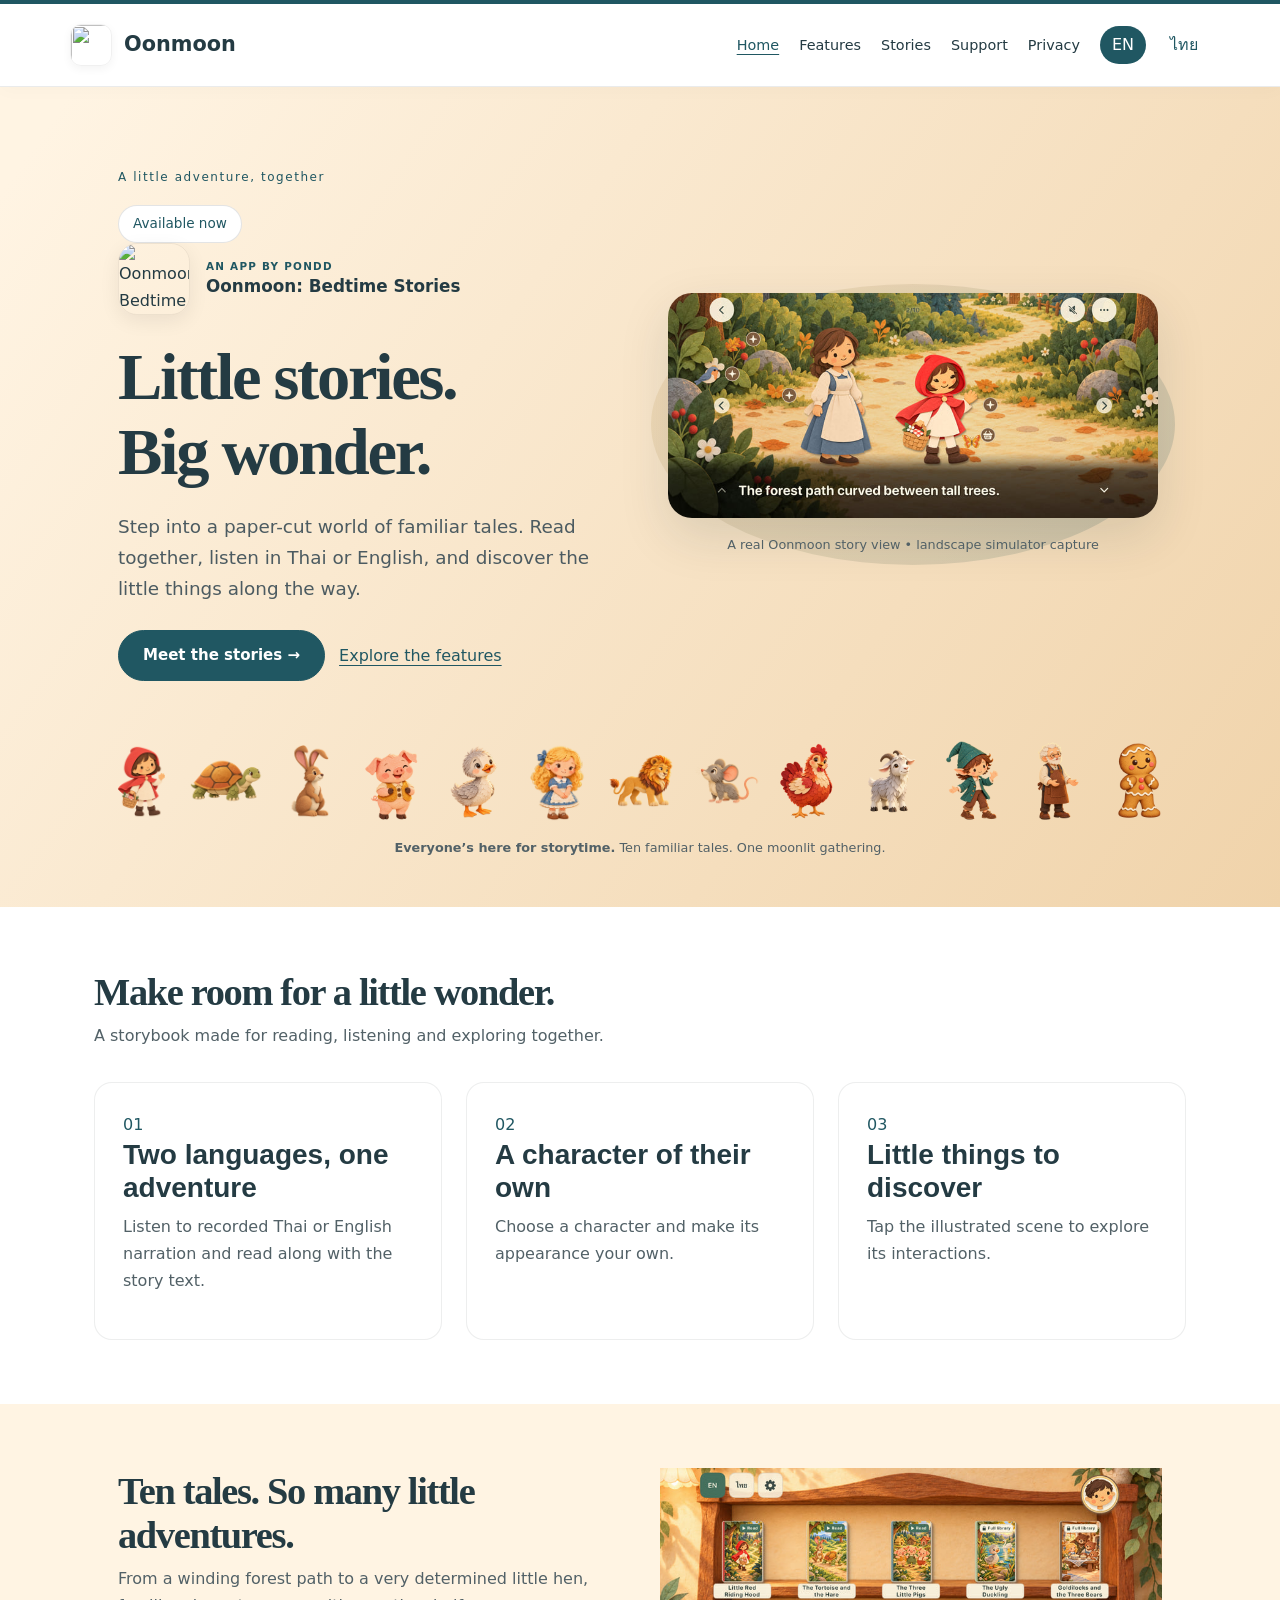
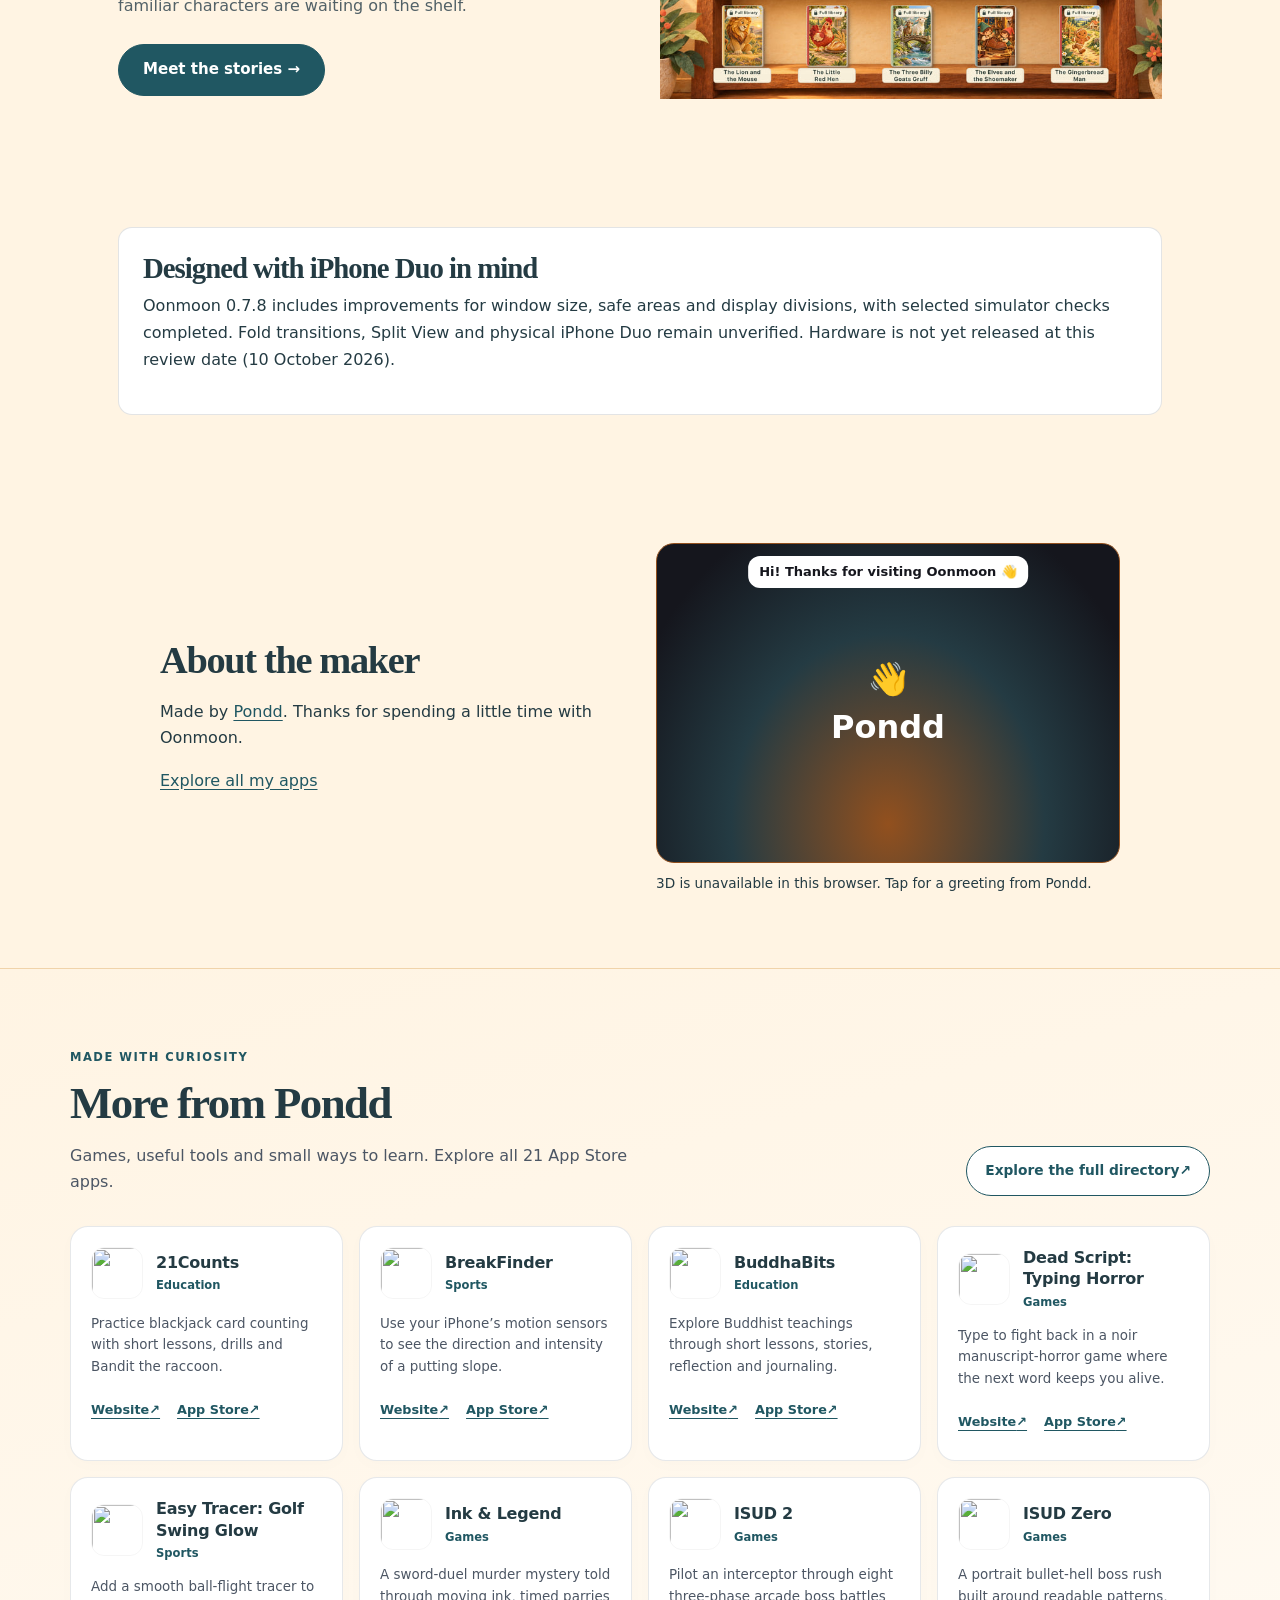
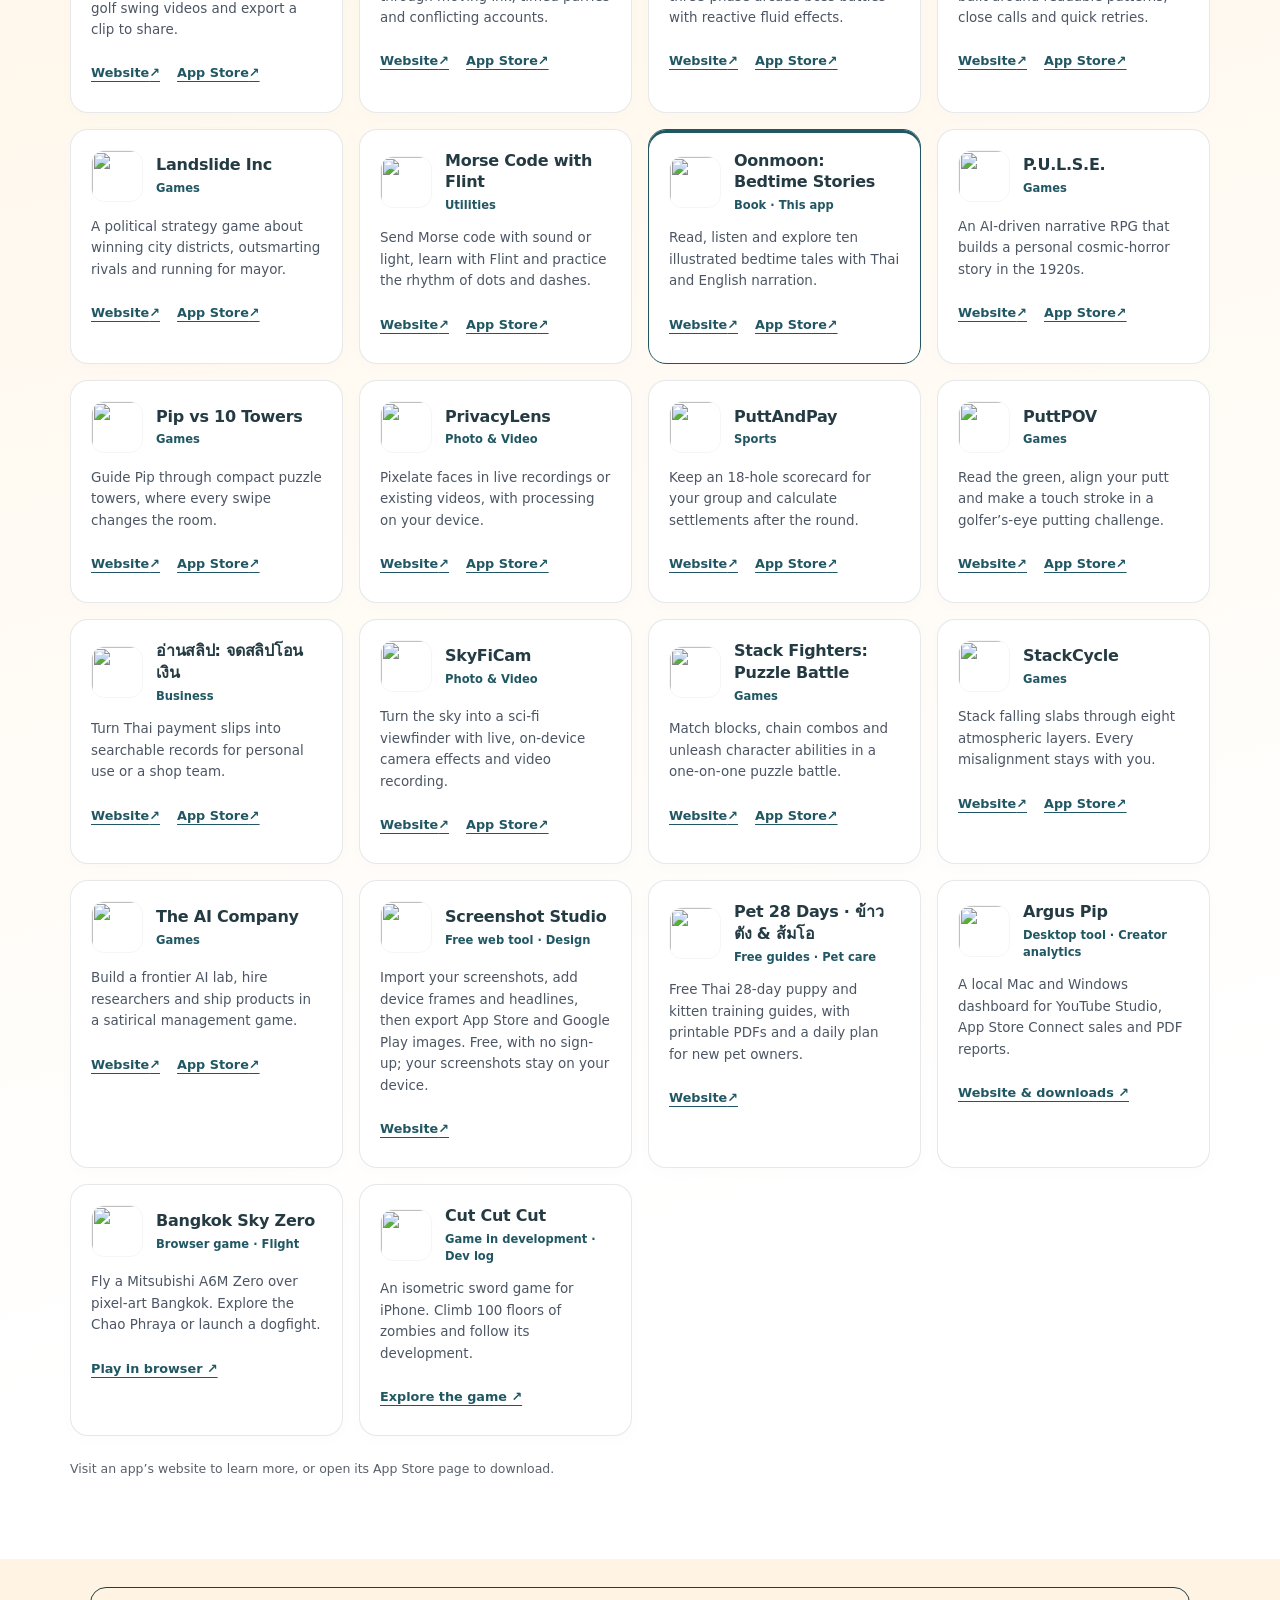
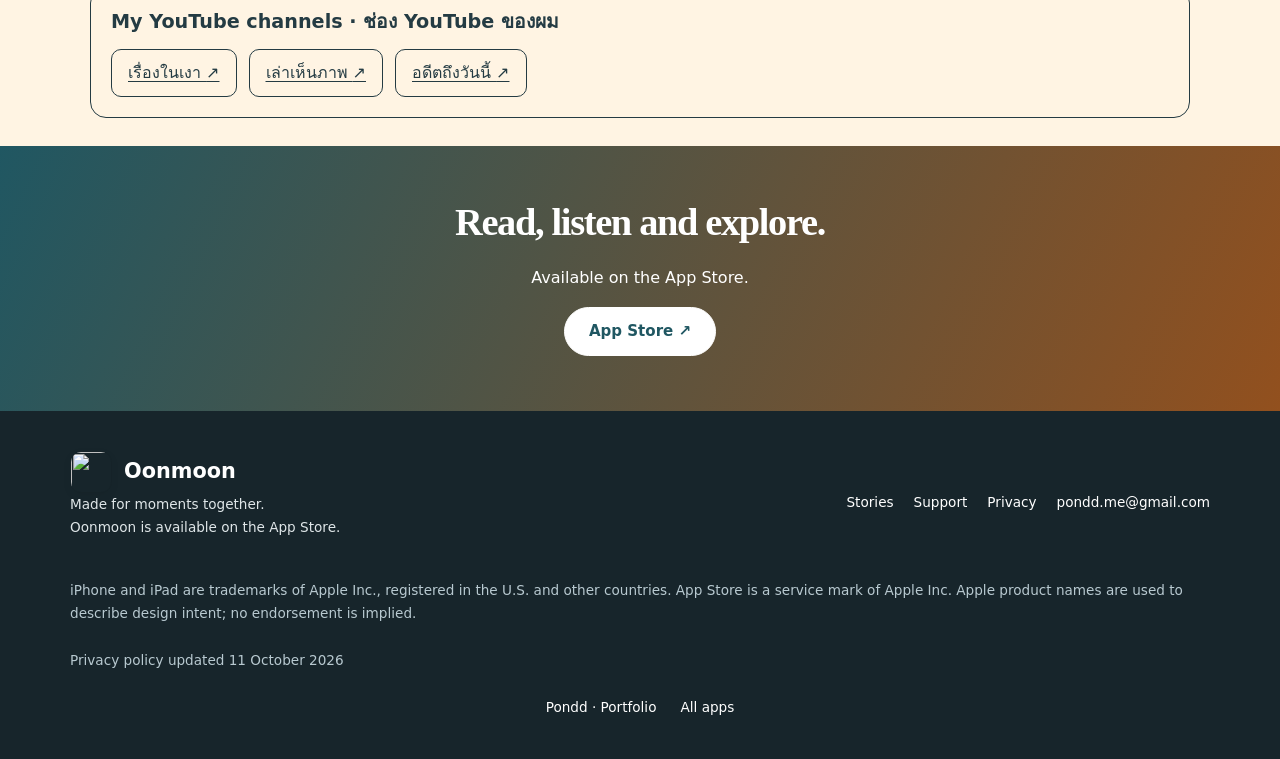
==== commit 78959e2c: "Add Cut Cut Cut to Pondd website collection" ====
--- a/en/index.html
+++ b/en/index.html
@@ -17,7 +17,7 @@
 <section class="pondd-about" id="about" data-pondd-character data-character-locale="en" aria-label="About the maker"><div class="pondd-about-inner"><div><h2>About the maker</h2><p>Made by <a href="https://pond1982.github.io/Pondd-Page/">Pondd</a>. Thanks for spending a little time with Oonmoon.</p><p><a href="https://pond1982.github.io/Pondd-Page/index.html#apps">Explore all my apps</a></p></div><div><button class="pondd-character-stage" type="button" aria-label="Change Pondd’s dance" aria-describedby="pondd-character-hint"><span class="pondd-character-fallback" aria-hidden="true">👋<br>Pondd</span><span class="bubble" role="status" aria-live="polite">Hi! Thanks for visiting Oonmoon 👋</span></button><p class="pondd-character-hint" id="pondd-character-hint">Tap the character or press Enter to change the dance.</p><button class="pondd-character-pause" type="button" aria-pressed="false" hidden>Pause dancing</button><noscript><p>The 3D Easter egg needs JavaScript. You can still explore the rest of the site.</p></noscript></div></div><script type="application/json" class="pondd-character-lines">["Hi! Thanks for visiting Oonmoon 👋", "Tap me to change the dance!", "ขอบคุณที่แวะมาครับ 🙏", "One little dance before storytime.", "Like it? Explore my other apps ♥", "One more spin!"]</script></section>
 <!-- Pondd character end -->
 <!-- APP FAMILY START -->
-<section class="app-family" id="more-apps" aria-labelledby="app-family-title"><div class="app-family-inner"><div class="app-family-heading"><div><p class="app-family-kicker">Made with curiosity</p><h2 id="app-family-title">More from Pondd</h2><p class="app-family-intro">Games, useful tools and small ways to learn. Explore all 21 App Store apps.</p></div><a class="app-family-directory" href="https://pond1982.github.io/Pondd-Page/apps.html">Explore the full directory <span aria-hidden="true">↗</span></a></div><ul class="app-family-list" role="list"><li class="app-family-item" data-app-id="6763789288"><article aria-labelledby="family-6763789288"><div class="app-family-card-top"><img class="app-family-icon" src="https://pond1982.github.io/Pondd-Page/assets/app-icons/6763789288.webp" width="52" height="52" alt="" decoding="async" loading="lazy"><div><h3 id="family-6763789288">21Counts</h3><p class="app-family-meta">Education</p></div></div><p class="app-family-summary" lang="en">Practice blackjack card counting with short lessons, drills and Bandit the raccoon.</p><div class="app-family-links"><a href="https://pond1982.github.io/21Counts-Web/" aria-label="21Counts website">Website <span aria-hidden="true">↗</span></a><a href="https://apps.apple.com/gb/app/21counts/id6763789288" aria-label="21Counts on the App Store">App Store <span aria-hidden="true">↗</span></a></div></article></li><li class="app-family-item" data-app-id="6752389773"><article aria-labelledby="family-6752389773"><div class="app-family-card-top"><img class="app-family-icon" src="https://pond1982.github.io/Pondd-Page/assets/app-icons/6752389773.webp" width="52" height="52" alt="" decoding="async" loading="lazy"><div><h3 id="family-6752389773">BreakFinder</h3><p class="app-family-meta">Sports</p></div></div><p class="app-family-summary" lang="en">Use your iPhone’s motion sensors to see the direction and intensity of a putting slope.</p><div class="app-family-links"><a href="https://breakfinderweb.pages.dev/" aria-label="BreakFinder website">Website <span aria-hidden="true">↗</span></a><a href="https://apps.apple.com/gb/app/breakfinder/id6752389773" aria-label="BreakFinder on the App Store">App Store <span aria-hidden="true">↗</span></a></div></article></li><li class="app-family-item" data-app-id="6764710521"><article aria-labelledby="family-6764710521"><div class="app-family-card-top"><img class="app-family-icon" src="https://pond1982.github.io/Pondd-Page/assets/app-icons/6764710521.webp" width="52" height="52" alt="" decoding="async" loading="lazy"><div><h3 id="family-6764710521">BuddhaBits</h3><p class="app-family-meta">Education</p></div></div><p class="app-family-summary" lang="en">Explore Buddhist teachings through short lessons, stories, reflection and journaling.</p><div class="app-family-links"><a href="https://pond1982.github.io/BuddhaBits-web/index.html" aria-label="BuddhaBits website">Website <span aria-hidden="true">↗</span></a><a href="https://apps.apple.com/gb/app/buddhabits/id6764710521" aria-label="BuddhaBits on the App Store">App Store <span aria-hidden="true">↗</span></a></div></article></li><li class="app-family-item" data-app-id="6775353218"><article aria-labelledby="family-6775353218"><div class="app-family-card-top"><img class="app-family-icon" src="https://pond1982.github.io/Pondd-Page/assets/app-icons/6775353218.webp" width="52" height="52" alt="" decoding="async" loading="lazy"><div><h3 id="family-6775353218">Dead Script: Typing Horror</h3><p class="app-family-meta">Games</p></div></div><p class="app-family-summary" lang="en">Type to fight back in a noir manuscript-horror game where the next word keeps you alive.</p><div class="app-family-links"><a href="https://pond1982.github.io/iosdeadscriptweb/index.html" aria-label="Dead Script: Typing Horror website">Website <span aria-hidden="true">↗</span></a><a href="https://apps.apple.com/gb/app/dead-script-typing-horror/id6775353218" aria-label="Dead Script: Typing Horror on the App Store">App Store <span aria-hidden="true">↗</span></a></div></article></li><li class="app-family-item" data-app-id="6753145486"><article aria-labelledby="family-6753145486"><div class="app-family-card-top"><img class="app-family-icon" src="https://pond1982.github.io/Pondd-Page/assets/app-icons/6753145486.webp" width="52" height="52" alt="" decoding="async" loading="lazy"><div><h3 id="family-6753145486">Easy Tracer: Golf Swing Glow</h3><p class="app-family-meta">Sports</p></div></div><p class="app-family-summary" lang="en">Add a smooth ball-flight tracer to golf swing videos and export a clip to share.</p><div class="app-family-links"><a href="https://easy-tracer-web.pages.dev/" aria-label="Easy Tracer: Golf Swing Glow website">Website <span aria-hidden="true">↗</span></a><a href="https://apps.apple.com/gb/app/easy-tracer-golf-swing-glow/id6753145486" aria-label="Easy Tracer: Golf Swing Glow on the App Store">App Store <span aria-hidden="true">↗</span></a></div></article></li><li class="app-family-item" data-app-id="6830747339"><article aria-labelledby="family-6830747339"><div class="app-family-card-top"><img class="app-family-icon" src="https://pond1982.github.io/Pondd-Page/assets/app-icons/6830747339.webp" width="52" height="52" alt="" decoding="async" loading="lazy"><div><h3 id="family-6830747339">Ink &amp; Legend</h3><p class="app-family-meta">Games</p></div></div><p class="app-family-summary" lang="en">A sword-duel murder mystery told through moving ink, timed parries and conflicting accounts.</p><div class="app-family-links"><a href="https://pond1982.github.io/ink-and-legend-site/" aria-label="Ink &amp; Legend website">Website <span aria-hidden="true">↗</span></a><a href="https://apps.apple.com/gb/app/ink-legend/id6830747339" aria-label="Ink &amp; Legend on the App Store">App Store <span aria-hidden="true">↗</span></a></div></article></li><li class="app-family-item" data-app-id="6824559010"><article aria-labelledby="family-6824559010"><div class="app-family-card-top"><img class="app-family-icon" src="https://pond1982.github.io/Pondd-Page/assets/app-icons/6824559010.webp" width="52" height="52" alt="" decoding="async" loading="lazy"><div><h3 id="family-6824559010">ISUD 2</h3><p class="app-family-meta">Games</p></div></div><p class="app-family-summary" lang="en">Pilot an interceptor through eight three-phase arcade boss battles with reactive fluid effects.</p><div class="app-family-links"><a href="https://pond1982.github.io/ISUD-Website/isud2-support.html" aria-label="ISUD 2 website">Website <span aria-hidden="true">↗</span></a><a href="https://apps.apple.com/gb/app/isud-2/id6824559010" aria-label="ISUD 2 on the App Store">App Store <span aria-hidden="true">↗</span></a></div></article></li><li class="app-family-item" data-app-id="6765926399"><article aria-labelledby="family-6765926399"><div class="app-family-card-top"><img class="app-family-icon" src="https://pond1982.github.io/Pondd-Page/assets/app-icons/6765926399.webp" width="52" height="52" alt="" decoding="async" loading="lazy"><div><h3 id="family-6765926399">ISUD Zero</h3><p class="app-family-meta">Games</p></div></div><p class="app-family-summary" lang="en">A portrait bullet-hell boss rush built around readable patterns, close calls and quick retries.</p><div class="app-family-links"><a href="https://pond1982.github.io/ISUD-Website/" aria-label="ISUD Zero website">Website <span aria-hidden="true">↗</span></a><a href="https://apps.apple.com/gb/app/isud-zero/id6765926399" aria-label="ISUD Zero on the App Store">App Store <span aria-hidden="true">↗</span></a></div></article></li><li class="app-family-item" data-app-id="6761601860"><article aria-labelledby="family-6761601860"><div class="app-family-card-top"><img class="app-family-icon" src="https://pond1982.github.io/Pondd-Page/assets/app-icons/6761601860.webp" width="52" height="52" alt="" decoding="async" loading="lazy"><div><h3 id="family-6761601860">Landslide Inc</h3><p class="app-family-meta">Games</p></div></div><p class="app-family-summary" lang="en">A political strategy game about winning city districts, outsmarting rivals and running for mayor.</p><div class="app-family-links"><a href="https://pond1982.github.io/Landslide-Web/index.html" aria-label="Landslide Inc website">Website <span aria-hidden="true">↗</span></a><a href="https://apps.apple.com/gb/app/landslide-inc/id6761601860" aria-label="Landslide Inc on the App Store">App Store <span aria-hidden="true">↗</span></a></div></article></li><li class="app-family-item" data-app-id="6818069855"><article aria-labelledby="family-6818069855"><div class="app-family-card-top"><img class="app-family-icon" src="https://pond1982.github.io/Pondd-Page/assets/app-icons/6818069855.webp" width="52" height="52" alt="" decoding="async" loading="lazy"><div><h3 id="family-6818069855">Morse Code with Flint</h3><p class="app-family-meta">Utilities</p></div></div><p class="app-family-summary" lang="en">Send Morse code with sound or light, learn with Flint and practice the rhythm of dots and dashes.</p><div class="app-family-links"><a href="https://pond1982.github.io/Morse-Support-Site/" aria-label="Morse Code with Flint website">Website <span aria-hidden="true">↗</span></a><a href="https://apps.apple.com/gb/app/morse-code-with-flint/id6818069855" aria-label="Morse Code with Flint on the App Store">App Store <span aria-hidden="true">↗</span></a></div></article></li><li class="app-family-item is-current" data-app-id="6821338637"><article aria-labelledby="family-6821338637"><div class="app-family-card-top"><img class="app-family-icon" src="https://pond1982.github.io/Pondd-Page/assets/app-icons/6821338637.webp" width="52" height="52" alt="" decoding="async" loading="lazy"><div><h3 id="family-6821338637">Oonmoon: Bedtime Stories</h3><p class="app-family-meta">Book · This app</p></div></div><p class="app-family-summary" lang="en">Read, listen and explore ten illustrated bedtime tales with Thai and English narration.</p><div class="app-family-links"><a href="https://pond1982.github.io/Oonmoon-Website/en/" aria-label="Oonmoon: Bedtime Stories website">Website <span aria-hidden="true">↗</span></a><a href="https://apps.apple.com/gb/app/oonmoon-bedtime-stories/id6821338637" aria-label="Oonmoon: Bedtime Stories on the App Store">App Store <span aria-hidden="true">↗</span></a></div></article></li><li class="app-family-item" data-app-id="6762054116"><article aria-labelledby="family-6762054116"><div class="app-family-card-top"><img class="app-family-icon" src="https://pond1982.github.io/Pondd-Page/assets/app-icons/6762054116.webp" width="52" height="52" alt="" decoding="async" loading="lazy"><div><h3 id="family-6762054116">P.U.L.S.E.</h3><p class="app-family-meta">Games</p></div></div><p class="app-family-summary" lang="en">An AI-driven narrative RPG that builds a personal cosmic-horror story in the 1920s.</p><div class="app-family-links"><a href="https://pulse-web-5vx.pages.dev/" aria-label="P.U.L.S.E. website">Website <span aria-hidden="true">↗</span></a><a href="https://apps.apple.com/gb/app/p-u-l-s-e/id6762054116" aria-label="P.U.L.S.E. on the App Store">App Store <span aria-hidden="true">↗</span></a></div></article></li><li class="app-family-item" data-app-id="6766553847"><article aria-labelledby="family-6766553847"><div class="app-family-card-top"><img class="app-family-icon" src="https://pond1982.github.io/Pondd-Page/assets/app-icons/6766553847.webp" width="52" height="52" alt="" decoding="async" loading="lazy"><div><h3 id="family-6766553847">Pip vs 10 Towers</h3><p class="app-family-meta">Games</p></div></div><p class="app-family-summary" lang="en">Guide Pip through compact puzzle towers, where every swipe changes the room.</p><div class="app-family-links"><a href="https://pond1982.github.io/StepBlade-Website/index.html" aria-label="Pip vs 10 Towers website">Website <span aria-hidden="true">↗</span></a><a href="https://apps.apple.com/gb/app/pip-vs-10-towers/id6766553847" aria-label="Pip vs 10 Towers on the App Store">App Store <span aria-hidden="true">↗</span></a></div></article></li><li class="app-family-item" data-app-id="6752596764"><article aria-labelledby="family-6752596764"><div class="app-family-card-top"><img class="app-family-icon" src="https://pond1982.github.io/Pondd-Page/assets/app-icons/6752596764.webp" width="52" height="52" alt="" decoding="async" loading="lazy"><div><h3 id="family-6752596764">PrivacyLens</h3><p class="app-family-meta">Photo &amp; Video</p></div></div><p class="app-family-summary" lang="en">Pixelate faces in live recordings or existing videos, with processing on your device.</p><div class="app-family-links"><a href="https://privacylensweb.pages.dev/" aria-label="PrivacyLens website">Website <span aria-hidden="true">↗</span></a><a href="https://apps.apple.com/gb/app/privacylens/id6752596764" aria-label="PrivacyLens on the App Store">App Store <span aria-hidden="true">↗</span></a></div></article></li><li class="app-family-item" data-app-id="6752640120"><article aria-labelledby="family-6752640120"><div class="app-family-card-top"><img class="app-family-icon" src="https://pond1982.github.io/Pondd-Page/assets/app-icons/6752640120.webp" width="52" height="52" alt="" decoding="async" loading="lazy"><div><h3 id="family-6752640120">PuttAndPay</h3><p class="app-family-meta">Sports</p></div></div><p class="app-family-summary" lang="en">Keep an 18-hole scorecard for your group and calculate settlements after the round.</p><div class="app-family-links"><a href="https://puttandpayweb.pages.dev/" aria-label="PuttAndPay website">Website <span aria-hidden="true">↗</span></a><a href="https://apps.apple.com/gb/app/puttandpay/id6752640120" aria-label="PuttAndPay on the App Store">App Store <span aria-hidden="true">↗</span></a></div></article></li><li class="app-family-item" data-app-id="6771718899"><article aria-labelledby="family-6771718899"><div class="app-family-card-top"><img class="app-family-icon" src="https://pond1982.github.io/Pondd-Page/assets/app-icons/6771718899.webp" width="52" height="52" alt="" decoding="async" loading="lazy"><div><h3 id="family-6771718899">PuttPOV</h3><p class="app-family-meta">Games</p></div></div><p class="app-family-summary" lang="en">Read the green, align your putt and make a touch stroke in a golfer’s-eye putting challenge.</p><div class="app-family-links"><a href="https://pond1982.github.io/PuttPOV-Website/" aria-label="PuttPOV website">Website <span aria-hidden="true">↗</span></a><a href="https://apps.apple.com/gb/app/puttpov/id6771718899" aria-label="PuttPOV on the App Store">App Store <span aria-hidden="true">↗</span></a></div></article></li><li class="app-family-item" data-app-id="6765605900"><article aria-labelledby="family-6765605900"><div class="app-family-card-top"><img class="app-family-icon" src="https://pond1982.github.io/Pondd-Page/assets/app-icons/6765605900.webp" width="52" height="52" alt="" decoding="async" loading="lazy"><div><h3 id="family-6765605900">อ่านสลิป: จดสลิปโอนเงิน</h3><p class="app-family-meta">Business</p></div></div><p class="app-family-summary" lang="en">Turn Thai payment slips into searchable records for personal use or a shop team.</p><div class="app-family-links"><a href="https://pond1982.github.io/ReadSlipWebsite/index.html" aria-label="อ่านสลิป: จดสลิปโอนเงิน website">Website <span aria-hidden="true">↗</span></a><a href="https://apps.apple.com/gb/app/%E0%B8%AD-%E0%B8%B2%E0%B8%99%E0%B8%AA%E0%B8%A5-%E0%B8%9B-%E0%B8%88%E0%B8%94%E0%B8%AA%E0%B8%A5-%E0%B8%9B%E0%B9%82%E0%B8%AD%E0%B8%99%E0%B9%80%E0%B8%87-%E0%B8%99/id6765605900" aria-label="อ่านสลิป: จดสลิปโอนเงิน on the App Store">App Store <span aria-hidden="true">↗</span></a></div></article></li><li class="app-family-item" data-app-id="6773614646"><article aria-labelledby="family-6773614646"><div class="app-family-card-top"><img class="app-family-icon" src="https://pond1982.github.io/Pondd-Page/assets/app-icons/6773614646.webp" width="52" height="52" alt="" decoding="async" loading="lazy"><div><h3 id="family-6773614646">SkyFiCam</h3><p class="app-family-meta">Photo &amp; Video</p></div></div><p class="app-family-summary" lang="en">Turn the sky into a sci-fi viewfinder with live, on-device camera effects and video recording.</p><div class="app-family-links"><a href="https://pond1982.github.io/SkyFiWeb/" aria-label="SkyFiCam website">Website <span aria-hidden="true">↗</span></a><a href="https://apps.apple.com/gb/app/skyficam/id6773614646" aria-label="SkyFiCam on the App Store">App Store <span aria-hidden="true">↗</span></a></div></article></li><li class="app-family-item" data-app-id="6762288266"><article aria-labelledby="family-6762288266"><div class="app-family-card-top"><img class="app-family-icon" src="https://pond1982.github.io/Pondd-Page/assets/app-icons/6762288266.webp" width="52" height="52" alt="" decoding="async" loading="lazy"><div><h3 id="family-6762288266">Stack Fighters: Puzzle Battle</h3><p class="app-family-meta">Games</p></div></div><p class="app-family-summary" lang="en">Match blocks, chain combos and unleash character abilities in a one-on-one puzzle battle.</p><div class="app-family-links"><a href="https://pond1982.github.io/stackfighters-site/index.html" aria-label="Stack Fighters: Puzzle Battle website">Website <span aria-hidden="true">↗</span></a><a href="https://apps.apple.com/gb/app/stack-fighters-puzzle-battle/id6762288266" aria-label="Stack Fighters: Puzzle Battle on the App Store">App Store <span aria-hidden="true">↗</span></a></div></article></li><li class="app-family-item" data-app-id="6764340971"><article aria-labelledby="family-6764340971"><div class="app-family-card-top"><img class="app-family-icon" src="https://pond1982.github.io/Pondd-Page/assets/app-icons/6764340971.webp" width="52" height="52" alt="" decoding="async" loading="lazy"><div><h3 id="family-6764340971">StackCycle</h3><p class="app-family-meta">Games</p></div></div><p class="app-family-summary" lang="en">Stack falling slabs through eight atmospheric layers. Every misalignment stays with you.</p><div class="app-family-links"><a href="https://pond1982.github.io/stackcycle---web/" aria-label="StackCycle website">Website <span aria-hidden="true">↗</span></a><a href="https://apps.apple.com/gb/app/stackcycle/id6764340971" aria-label="StackCycle on the App Store">App Store <span aria-hidden="true">↗</span></a></div></article></li><li class="app-family-item" data-app-id="6777710816"><article aria-labelledby="family-6777710816"><div class="app-family-card-top"><img class="app-family-icon" src="https://pond1982.github.io/Pondd-Page/assets/app-icons/6777710816.webp" width="52" height="52" alt="" decoding="async" loading="lazy"><div><h3 id="family-6777710816">The AI Company</h3><p class="app-family-meta">Games</p></div></div><p class="app-family-summary" lang="en">Build a frontier AI lab, hire researchers and ship products in a satirical management game.</p><div class="app-family-links"><a href="https://pond1982.github.io/TheAiCompanyWeb/" aria-label="The AI Company website">Website <span aria-hidden="true">↗</span></a><a href="https://apps.apple.com/gb/app/the-ai-company/id6777710816" aria-label="The AI Company on the App Store">App Store <span aria-hidden="true">↗</span></a></div></article></li><li class="app-family-item" data-app-id="screenshot-studio"><article aria-labelledby="family-screenshot-studio"><div class="app-family-card-top"><img class="app-family-icon" src="https://pond1982.github.io/Pondd-Page/assets/app-icons/screenshot-studio.svg" width="52" height="52" alt="" decoding="async" loading="lazy"><div><h3 id="family-screenshot-studio">Screenshot Studio</h3><p class="app-family-meta">Free web tool · Design</p></div></div><p class="app-family-summary" lang="en">Import your screenshots, add device frames and headlines, then export App Store and Google Play images. Free, with no sign-up; your screenshots stay on your device.</p><div class="app-family-links"><a href="https://pond1982.github.io/screenshot-studio/">Website <span aria-hidden="true">↗</span></a></div></article></li><li class="app-family-item" data-app-id="pet-28-days"><article aria-labelledby="family-pet-28-days"><div class="app-family-card-top"><img class="app-family-icon" src="https://pond1982.github.io/Pondd-Page/assets/app-icons/pet-28-days.png" width="52" height="52" alt="" decoding="async" loading="lazy"><div><h3 id="family-pet-28-days">Pet 28 Days · ข้าวตัง &amp; ส้มโอ</h3><p class="app-family-meta">Free guides · Pet care</p></div></div><p class="app-family-summary" lang="en">Free Thai 28-day puppy and kitten training guides, with printable PDFs and a daily plan for new pet owners.</p><div class="app-family-links"><a href="https://pond1982.github.io/pet-28-days/">Website <span aria-hidden="true">↗</span></a></div></article></li><li class="app-family-item" data-app-id="creator-dashboard-desktop"><article aria-labelledby="family-creator-dashboard-desktop"><div class="app-family-card-top"><img class="app-family-icon" src="https://pond1982.github.io/Pondd-Page/assets/app-icons/creator-dashboard.png" width="52" height="52" alt="" loading="lazy"><div><h3 id="family-creator-dashboard-desktop">Argus Pip</h3><p class="app-family-meta">Desktop tool · Creator analytics</p></div></div><p class="app-family-summary">A local Mac and Windows dashboard for YouTube Studio, App Store Connect sales and PDF reports.</p><div class="app-family-links"><a href="https://pond1982.github.io/creator-dashboard-desktop/">Website &amp; downloads ↗</a></div></article></li><li class="app-family-item" data-app-id="bangkok-sky-zero"><article aria-labelledby="family-bangkok-sky-zero"><div class="app-family-card-top"><img class="app-family-icon" src="https://pond1982.github.io/Pondd-Page/assets/app-icons/bangkok-sky-zero.png" width="52" height="52" alt="" loading="lazy"><div><h3 id="family-bangkok-sky-zero">Bangkok Sky Zero</h3><p class="app-family-meta">Browser game · Flight</p></div></div><p class="app-family-summary">Fly a Mitsubishi A6M Zero over pixel-art Bangkok. Explore the Chao Phraya or launch a dogfight.</p><div class="app-family-links"><a href="https://pond1982.github.io/bangkok-sky-zero/">Play in browser ↗</a></div></article></li></ul><p class="app-family-note">Visit an app’s website to learn more, or open its App Store page to download.</p></div></section>
+<section class="app-family" id="more-apps" aria-labelledby="app-family-title"><div class="app-family-inner"><div class="app-family-heading"><div><p class="app-family-kicker">Made with curiosity</p><h2 id="app-family-title">More from Pondd</h2><p class="app-family-intro">Games, useful tools and small ways to learn. Explore all 21 App Store apps.</p></div><a class="app-family-directory" href="https://pond1982.github.io/Pondd-Page/apps.html">Explore the full directory <span aria-hidden="true">↗</span></a></div><ul class="app-family-list" role="list"><li class="app-family-item" data-app-id="6763789288"><article aria-labelledby="family-6763789288"><div class="app-family-card-top"><img class="app-family-icon" src="https://pond1982.github.io/Pondd-Page/assets/app-icons/6763789288.webp" width="52" height="52" alt="" decoding="async" loading="lazy"><div><h3 id="family-6763789288">21Counts</h3><p class="app-family-meta">Education</p></div></div><p class="app-family-summary" lang="en">Practice blackjack card counting with short lessons, drills and Bandit the raccoon.</p><div class="app-family-links"><a href="https://pond1982.github.io/21Counts-Web/" aria-label="21Counts website">Website <span aria-hidden="true">↗</span></a><a href="https://apps.apple.com/gb/app/21counts/id6763789288" aria-label="21Counts on the App Store">App Store <span aria-hidden="true">↗</span></a></div></article></li><li class="app-family-item" data-app-id="6752389773"><article aria-labelledby="family-6752389773"><div class="app-family-card-top"><img class="app-family-icon" src="https://pond1982.github.io/Pondd-Page/assets/app-icons/6752389773.webp" width="52" height="52" alt="" decoding="async" loading="lazy"><div><h3 id="family-6752389773">BreakFinder</h3><p class="app-family-meta">Sports</p></div></div><p class="app-family-summary" lang="en">Use your iPhone’s motion sensors to see the direction and intensity of a putting slope.</p><div class="app-family-links"><a href="https://breakfinderweb.pages.dev/" aria-label="BreakFinder website">Website <span aria-hidden="true">↗</span></a><a href="https://apps.apple.com/gb/app/breakfinder/id6752389773" aria-label="BreakFinder on the App Store">App Store <span aria-hidden="true">↗</span></a></div></article></li><li class="app-family-item" data-app-id="6764710521"><article aria-labelledby="family-6764710521"><div class="app-family-card-top"><img class="app-family-icon" src="https://pond1982.github.io/Pondd-Page/assets/app-icons/6764710521.webp" width="52" height="52" alt="" decoding="async" loading="lazy"><div><h3 id="family-6764710521">BuddhaBits</h3><p class="app-family-meta">Education</p></div></div><p class="app-family-summary" lang="en">Explore Buddhist teachings through short lessons, stories, reflection and journaling.</p><div class="app-family-links"><a href="https://pond1982.github.io/BuddhaBits-web/index.html" aria-label="BuddhaBits website">Website <span aria-hidden="true">↗</span></a><a href="https://apps.apple.com/gb/app/buddhabits/id6764710521" aria-label="BuddhaBits on the App Store">App Store <span aria-hidden="true">↗</span></a></div></article></li><li class="app-family-item" data-app-id="6775353218"><article aria-labelledby="family-6775353218"><div class="app-family-card-top"><img class="app-family-icon" src="https://pond1982.github.io/Pondd-Page/assets/app-icons/6775353218.webp" width="52" height="52" alt="" decoding="async" loading="lazy"><div><h3 id="family-6775353218">Dead Script: Typing Horror</h3><p class="app-family-meta">Games</p></div></div><p class="app-family-summary" lang="en">Type to fight back in a noir manuscript-horror game where the next word keeps you alive.</p><div class="app-family-links"><a href="https://pond1982.github.io/iosdeadscriptweb/index.html" aria-label="Dead Script: Typing Horror website">Website <span aria-hidden="true">↗</span></a><a href="https://apps.apple.com/gb/app/dead-script-typing-horror/id6775353218" aria-label="Dead Script: Typing Horror on the App Store">App Store <span aria-hidden="true">↗</span></a></div></article></li><li class="app-family-item" data-app-id="6753145486"><article aria-labelledby="family-6753145486"><div class="app-family-card-top"><img class="app-family-icon" src="https://pond1982.github.io/Pondd-Page/assets/app-icons/6753145486.webp" width="52" height="52" alt="" decoding="async" loading="lazy"><div><h3 id="family-6753145486">Easy Tracer: Golf Swing Glow</h3><p class="app-family-meta">Sports</p></div></div><p class="app-family-summary" lang="en">Add a smooth ball-flight tracer to golf swing videos and export a clip to share.</p><div class="app-family-links"><a href="https://easy-tracer-web.pages.dev/" aria-label="Easy Tracer: Golf Swing Glow website">Website <span aria-hidden="true">↗</span></a><a href="https://apps.apple.com/gb/app/easy-tracer-golf-swing-glow/id6753145486" aria-label="Easy Tracer: Golf Swing Glow on the App Store">App Store <span aria-hidden="true">↗</span></a></div></article></li><li class="app-family-item" data-app-id="6830747339"><article aria-labelledby="family-6830747339"><div class="app-family-card-top"><img class="app-family-icon" src="https://pond1982.github.io/Pondd-Page/assets/app-icons/6830747339.webp" width="52" height="52" alt="" decoding="async" loading="lazy"><div><h3 id="family-6830747339">Ink &amp; Legend</h3><p class="app-family-meta">Games</p></div></div><p class="app-family-summary" lang="en">A sword-duel murder mystery told through moving ink, timed parries and conflicting accounts.</p><div class="app-family-links"><a href="https://pond1982.github.io/ink-and-legend-site/" aria-label="Ink &amp; Legend website">Website <span aria-hidden="true">↗</span></a><a href="https://apps.apple.com/gb/app/ink-legend/id6830747339" aria-label="Ink &amp; Legend on the App Store">App Store <span aria-hidden="true">↗</span></a></div></article></li><li class="app-family-item" data-app-id="6824559010"><article aria-labelledby="family-6824559010"><div class="app-family-card-top"><img class="app-family-icon" src="https://pond1982.github.io/Pondd-Page/assets/app-icons/6824559010.webp" width="52" height="52" alt="" decoding="async" loading="lazy"><div><h3 id="family-6824559010">ISUD 2</h3><p class="app-family-meta">Games</p></div></div><p class="app-family-summary" lang="en">Pilot an interceptor through eight three-phase arcade boss battles with reactive fluid effects.</p><div class="app-family-links"><a href="https://pond1982.github.io/ISUD-Website/isud2-support.html" aria-label="ISUD 2 website">Website <span aria-hidden="true">↗</span></a><a href="https://apps.apple.com/gb/app/isud-2/id6824559010" aria-label="ISUD 2 on the App Store">App Store <span aria-hidden="true">↗</span></a></div></article></li><li class="app-family-item" data-app-id="6765926399"><article aria-labelledby="family-6765926399"><div class="app-family-card-top"><img class="app-family-icon" src="https://pond1982.github.io/Pondd-Page/assets/app-icons/6765926399.webp" width="52" height="52" alt="" decoding="async" loading="lazy"><div><h3 id="family-6765926399">ISUD Zero</h3><p class="app-family-meta">Games</p></div></div><p class="app-family-summary" lang="en">A portrait bullet-hell boss rush built around readable patterns, close calls and quick retries.</p><div class="app-family-links"><a href="https://pond1982.github.io/ISUD-Website/" aria-label="ISUD Zero website">Website <span aria-hidden="true">↗</span></a><a href="https://apps.apple.com/gb/app/isud-zero/id6765926399" aria-label="ISUD Zero on the App Store">App Store <span aria-hidden="true">↗</span></a></div></article></li><li class="app-family-item" data-app-id="6761601860"><article aria-labelledby="family-6761601860"><div class="app-family-card-top"><img class="app-family-icon" src="https://pond1982.github.io/Pondd-Page/assets/app-icons/6761601860.webp" width="52" height="52" alt="" decoding="async" loading="lazy"><div><h3 id="family-6761601860">Landslide Inc</h3><p class="app-family-meta">Games</p></div></div><p class="app-family-summary" lang="en">A political strategy game about winning city districts, outsmarting rivals and running for mayor.</p><div class="app-family-links"><a href="https://pond1982.github.io/Landslide-Web/index.html" aria-label="Landslide Inc website">Website <span aria-hidden="true">↗</span></a><a href="https://apps.apple.com/gb/app/landslide-inc/id6761601860" aria-label="Landslide Inc on the App Store">App Store <span aria-hidden="true">↗</span></a></div></article></li><li class="app-family-item" data-app-id="6818069855"><article aria-labelledby="family-6818069855"><div class="app-family-card-top"><img class="app-family-icon" src="https://pond1982.github.io/Pondd-Page/assets/app-icons/6818069855.webp" width="52" height="52" alt="" decoding="async" loading="lazy"><div><h3 id="family-6818069855">Morse Code with Flint</h3><p class="app-family-meta">Utilities</p></div></div><p class="app-family-summary" lang="en">Send Morse code with sound or light, learn with Flint and practice the rhythm of dots and dashes.</p><div class="app-family-links"><a href="https://pond1982.github.io/Morse-Support-Site/" aria-label="Morse Code with Flint website">Website <span aria-hidden="true">↗</span></a><a href="https://apps.apple.com/gb/app/morse-code-with-flint/id6818069855" aria-label="Morse Code with Flint on the App Store">App Store <span aria-hidden="true">↗</span></a></div></article></li><li class="app-family-item is-current" data-app-id="6821338637"><article aria-labelledby="family-6821338637"><div class="app-family-card-top"><img class="app-family-icon" src="https://pond1982.github.io/Pondd-Page/assets/app-icons/6821338637.webp" width="52" height="52" alt="" decoding="async" loading="lazy"><div><h3 id="family-6821338637">Oonmoon: Bedtime Stories</h3><p class="app-family-meta">Book · This app</p></div></div><p class="app-family-summary" lang="en">Read, listen and explore ten illustrated bedtime tales with Thai and English narration.</p><div class="app-family-links"><a href="https://pond1982.github.io/Oonmoon-Website/en/" aria-label="Oonmoon: Bedtime Stories website">Website <span aria-hidden="true">↗</span></a><a href="https://apps.apple.com/gb/app/oonmoon-bedtime-stories/id6821338637" aria-label="Oonmoon: Bedtime Stories on the App Store">App Store <span aria-hidden="true">↗</span></a></div></article></li><li class="app-family-item" data-app-id="6762054116"><article aria-labelledby="family-6762054116"><div class="app-family-card-top"><img class="app-family-icon" src="https://pond1982.github.io/Pondd-Page/assets/app-icons/6762054116.webp" width="52" height="52" alt="" decoding="async" loading="lazy"><div><h3 id="family-6762054116">P.U.L.S.E.</h3><p class="app-family-meta">Games</p></div></div><p class="app-family-summary" lang="en">An AI-driven narrative RPG that builds a personal cosmic-horror story in the 1920s.</p><div class="app-family-links"><a href="https://pulse-web-5vx.pages.dev/" aria-label="P.U.L.S.E. website">Website <span aria-hidden="true">↗</span></a><a href="https://apps.apple.com/gb/app/p-u-l-s-e/id6762054116" aria-label="P.U.L.S.E. on the App Store">App Store <span aria-hidden="true">↗</span></a></div></article></li><li class="app-family-item" data-app-id="6766553847"><article aria-labelledby="family-6766553847"><div class="app-family-card-top"><img class="app-family-icon" src="https://pond1982.github.io/Pondd-Page/assets/app-icons/6766553847.webp" width="52" height="52" alt="" decoding="async" loading="lazy"><div><h3 id="family-6766553847">Pip vs 10 Towers</h3><p class="app-family-meta">Games</p></div></div><p class="app-family-summary" lang="en">Guide Pip through compact puzzle towers, where every swipe changes the room.</p><div class="app-family-links"><a href="https://pond1982.github.io/StepBlade-Website/index.html" aria-label="Pip vs 10 Towers website">Website <span aria-hidden="true">↗</span></a><a href="https://apps.apple.com/gb/app/pip-vs-10-towers/id6766553847" aria-label="Pip vs 10 Towers on the App Store">App Store <span aria-hidden="true">↗</span></a></div></article></li><li class="app-family-item" data-app-id="6752596764"><article aria-labelledby="family-6752596764"><div class="app-family-card-top"><img class="app-family-icon" src="https://pond1982.github.io/Pondd-Page/assets/app-icons/6752596764.webp" width="52" height="52" alt="" decoding="async" loading="lazy"><div><h3 id="family-6752596764">PrivacyLens</h3><p class="app-family-meta">Photo &amp; Video</p></div></div><p class="app-family-summary" lang="en">Pixelate faces in live recordings or existing videos, with processing on your device.</p><div class="app-family-links"><a href="https://privacylensweb.pages.dev/" aria-label="PrivacyLens website">Website <span aria-hidden="true">↗</span></a><a href="https://apps.apple.com/gb/app/privacylens/id6752596764" aria-label="PrivacyLens on the App Store">App Store <span aria-hidden="true">↗</span></a></div></article></li><li class="app-family-item" data-app-id="6752640120"><article aria-labelledby="family-6752640120"><div class="app-family-card-top"><img class="app-family-icon" src="https://pond1982.github.io/Pondd-Page/assets/app-icons/6752640120.webp" width="52" height="52" alt="" decoding="async" loading="lazy"><div><h3 id="family-6752640120">PuttAndPay</h3><p class="app-family-meta">Sports</p></div></div><p class="app-family-summary" lang="en">Keep an 18-hole scorecard for your group and calculate settlements after the round.</p><div class="app-family-links"><a href="https://puttandpayweb.pages.dev/" aria-label="PuttAndPay website">Website <span aria-hidden="true">↗</span></a><a href="https://apps.apple.com/gb/app/puttandpay/id6752640120" aria-label="PuttAndPay on the App Store">App Store <span aria-hidden="true">↗</span></a></div></article></li><li class="app-family-item" data-app-id="6771718899"><article aria-labelledby="family-6771718899"><div class="app-family-card-top"><img class="app-family-icon" src="https://pond1982.github.io/Pondd-Page/assets/app-icons/6771718899.webp" width="52" height="52" alt="" decoding="async" loading="lazy"><div><h3 id="family-6771718899">PuttPOV</h3><p class="app-family-meta">Games</p></div></div><p class="app-family-summary" lang="en">Read the green, align your putt and make a touch stroke in a golfer’s-eye putting challenge.</p><div class="app-family-links"><a href="https://pond1982.github.io/PuttPOV-Website/" aria-label="PuttPOV website">Website <span aria-hidden="true">↗</span></a><a href="https://apps.apple.com/gb/app/puttpov/id6771718899" aria-label="PuttPOV on the App Store">App Store <span aria-hidden="true">↗</span></a></div></article></li><li class="app-family-item" data-app-id="6765605900"><article aria-labelledby="family-6765605900"><div class="app-family-card-top"><img class="app-family-icon" src="https://pond1982.github.io/Pondd-Page/assets/app-icons/6765605900.webp" width="52" height="52" alt="" decoding="async" loading="lazy"><div><h3 id="family-6765605900">อ่านสลิป: จดสลิปโอนเงิน</h3><p class="app-family-meta">Business</p></div></div><p class="app-family-summary" lang="en">Turn Thai payment slips into searchable records for personal use or a shop team.</p><div class="app-family-links"><a href="https://pond1982.github.io/ReadSlipWebsite/index.html" aria-label="อ่านสลิป: จดสลิปโอนเงิน website">Website <span aria-hidden="true">↗</span></a><a href="https://apps.apple.com/gb/app/%E0%B8%AD-%E0%B8%B2%E0%B8%99%E0%B8%AA%E0%B8%A5-%E0%B8%9B-%E0%B8%88%E0%B8%94%E0%B8%AA%E0%B8%A5-%E0%B8%9B%E0%B9%82%E0%B8%AD%E0%B8%99%E0%B9%80%E0%B8%87-%E0%B8%99/id6765605900" aria-label="อ่านสลิป: จดสลิปโอนเงิน on the App Store">App Store <span aria-hidden="true">↗</span></a></div></article></li><li class="app-family-item" data-app-id="6773614646"><article aria-labelledby="family-6773614646"><div class="app-family-card-top"><img class="app-family-icon" src="https://pond1982.github.io/Pondd-Page/assets/app-icons/6773614646.webp" width="52" height="52" alt="" decoding="async" loading="lazy"><div><h3 id="family-6773614646">SkyFiCam</h3><p class="app-family-meta">Photo &amp; Video</p></div></div><p class="app-family-summary" lang="en">Turn the sky into a sci-fi viewfinder with live, on-device camera effects and video recording.</p><div class="app-family-links"><a href="https://pond1982.github.io/SkyFiWeb/" aria-label="SkyFiCam website">Website <span aria-hidden="true">↗</span></a><a href="https://apps.apple.com/gb/app/skyficam/id6773614646" aria-label="SkyFiCam on the App Store">App Store <span aria-hidden="true">↗</span></a></div></article></li><li class="app-family-item" data-app-id="6762288266"><article aria-labelledby="family-6762288266"><div class="app-family-card-top"><img class="app-family-icon" src="https://pond1982.github.io/Pondd-Page/assets/app-icons/6762288266.webp" width="52" height="52" alt="" decoding="async" loading="lazy"><div><h3 id="family-6762288266">Stack Fighters: Puzzle Battle</h3><p class="app-family-meta">Games</p></div></div><p class="app-family-summary" lang="en">Match blocks, chain combos and unleash character abilities in a one-on-one puzzle battle.</p><div class="app-family-links"><a href="https://pond1982.github.io/stackfighters-site/index.html" aria-label="Stack Fighters: Puzzle Battle website">Website <span aria-hidden="true">↗</span></a><a href="https://apps.apple.com/gb/app/stack-fighters-puzzle-battle/id6762288266" aria-label="Stack Fighters: Puzzle Battle on the App Store">App Store <span aria-hidden="true">↗</span></a></div></article></li><li class="app-family-item" data-app-id="6764340971"><article aria-labelledby="family-6764340971"><div class="app-family-card-top"><img class="app-family-icon" src="https://pond1982.github.io/Pondd-Page/assets/app-icons/6764340971.webp" width="52" height="52" alt="" decoding="async" loading="lazy"><div><h3 id="family-6764340971">StackCycle</h3><p class="app-family-meta">Games</p></div></div><p class="app-family-summary" lang="en">Stack falling slabs through eight atmospheric layers. Every misalignment stays with you.</p><div class="app-family-links"><a href="https://pond1982.github.io/stackcycle---web/" aria-label="StackCycle website">Website <span aria-hidden="true">↗</span></a><a href="https://apps.apple.com/gb/app/stackcycle/id6764340971" aria-label="StackCycle on the App Store">App Store <span aria-hidden="true">↗</span></a></div></article></li><li class="app-family-item" data-app-id="6777710816"><article aria-labelledby="family-6777710816"><div class="app-family-card-top"><img class="app-family-icon" src="https://pond1982.github.io/Pondd-Page/assets/app-icons/6777710816.webp" width="52" height="52" alt="" decoding="async" loading="lazy"><div><h3 id="family-6777710816">The AI Company</h3><p class="app-family-meta">Games</p></div></div><p class="app-family-summary" lang="en">Build a frontier AI lab, hire researchers and ship products in a satirical management game.</p><div class="app-family-links"><a href="https://pond1982.github.io/TheAiCompanyWeb/" aria-label="The AI Company website">Website <span aria-hidden="true">↗</span></a><a href="https://apps.apple.com/gb/app/the-ai-company/id6777710816" aria-label="The AI Company on the App Store">App Store <span aria-hidden="true">↗</span></a></div></article></li><li class="app-family-item" data-app-id="screenshot-studio"><article aria-labelledby="family-screenshot-studio"><div class="app-family-card-top"><img class="app-family-icon" src="https://pond1982.github.io/Pondd-Page/assets/app-icons/screenshot-studio.svg" width="52" height="52" alt="" decoding="async" loading="lazy"><div><h3 id="family-screenshot-studio">Screenshot Studio</h3><p class="app-family-meta">Free web tool · Design</p></div></div><p class="app-family-summary" lang="en">Import your screenshots, add device frames and headlines, then export App Store and Google Play images. Free, with no sign-up; your screenshots stay on your device.</p><div class="app-family-links"><a href="https://pond1982.github.io/screenshot-studio/">Website <span aria-hidden="true">↗</span></a></div></article></li><li class="app-family-item" data-app-id="pet-28-days"><article aria-labelledby="family-pet-28-days"><div class="app-family-card-top"><img class="app-family-icon" src="https://pond1982.github.io/Pondd-Page/assets/app-icons/pet-28-days.png" width="52" height="52" alt="" decoding="async" loading="lazy"><div><h3 id="family-pet-28-days">Pet 28 Days · ข้าวตัง &amp; ส้มโอ</h3><p class="app-family-meta">Free guides · Pet care</p></div></div><p class="app-family-summary" lang="en">Free Thai 28-day puppy and kitten training guides, with printable PDFs and a daily plan for new pet owners.</p><div class="app-family-links"><a href="https://pond1982.github.io/pet-28-days/">Website <span aria-hidden="true">↗</span></a></div></article></li><li class="app-family-item" data-app-id="creator-dashboard-desktop"><article aria-labelledby="family-creator-dashboard-desktop"><div class="app-family-card-top"><img class="app-family-icon" src="https://pond1982.github.io/Pondd-Page/assets/app-icons/creator-dashboard.png" width="52" height="52" alt="" loading="lazy"><div><h3 id="family-creator-dashboard-desktop">Argus Pip</h3><p class="app-family-meta">Desktop tool · Creator analytics</p></div></div><p class="app-family-summary">A local Mac and Windows dashboard for YouTube Studio, App Store Connect sales and PDF reports.</p><div class="app-family-links"><a href="https://pond1982.github.io/creator-dashboard-desktop/">Website &amp; downloads ↗</a></div></article></li><li class="app-family-item" data-app-id="bangkok-sky-zero"><article aria-labelledby="family-bangkok-sky-zero"><div class="app-family-card-top"><img class="app-family-icon" src="https://pond1982.github.io/Pondd-Page/assets/app-icons/bangkok-sky-zero.png" width="52" height="52" alt="" loading="lazy"><div><h3 id="family-bangkok-sky-zero">Bangkok Sky Zero</h3><p class="app-family-meta">Browser game · Flight</p></div></div><p class="app-family-summary">Fly a Mitsubishi A6M Zero over pixel-art Bangkok. Explore the Chao Phraya or launch a dogfight.</p><div class="app-family-links"><a href="https://pond1982.github.io/bangkok-sky-zero/">Play in browser ↗</a></div></article></li><li class="app-family-item" data-app-id="cutcutcut"><article aria-labelledby="family-cutcutcut"><div class="app-family-card-top"><img class="app-family-icon" src="https://pond1982.github.io/Pondd-Page/assets/app-icons/cutcutcut.png" width="52" height="52" alt="" loading="lazy"><div><h3 id="family-cutcutcut">Cut Cut Cut</h3><p class="app-family-meta">Game in development · Dev log</p></div></div><p class="app-family-summary">An isometric sword game for iPhone. Climb 100 floors of zombies and follow its development.</p><div class="app-family-links"><a href="https://pond1982.github.io/cutcutcut/index.html">Explore the game ↗</a></div></article></li></ul><p class="app-family-note">Visit an app’s website to learn more, or open its App Store page to download.</p></div></section>
 <!-- APP FAMILY END -->
 <!-- PONDD YOUTUBE CHANNELS START -->
 <style>
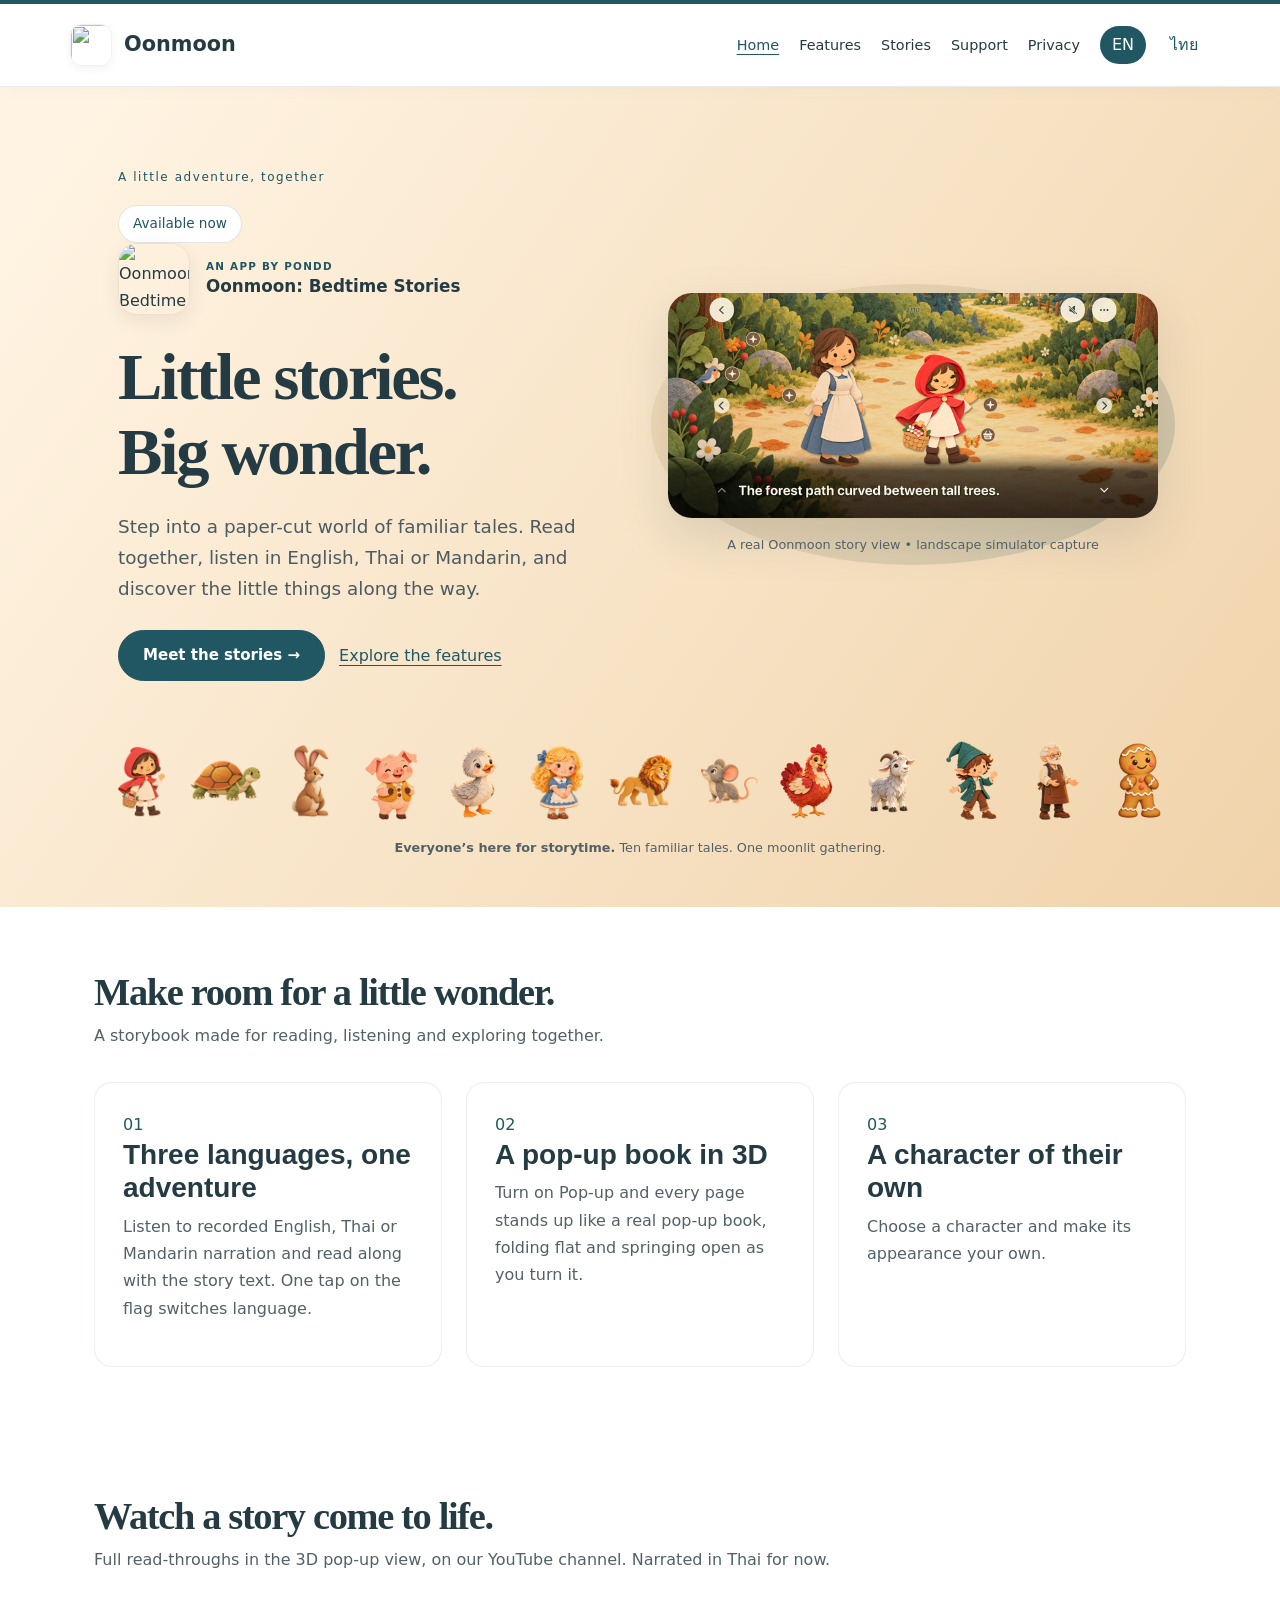
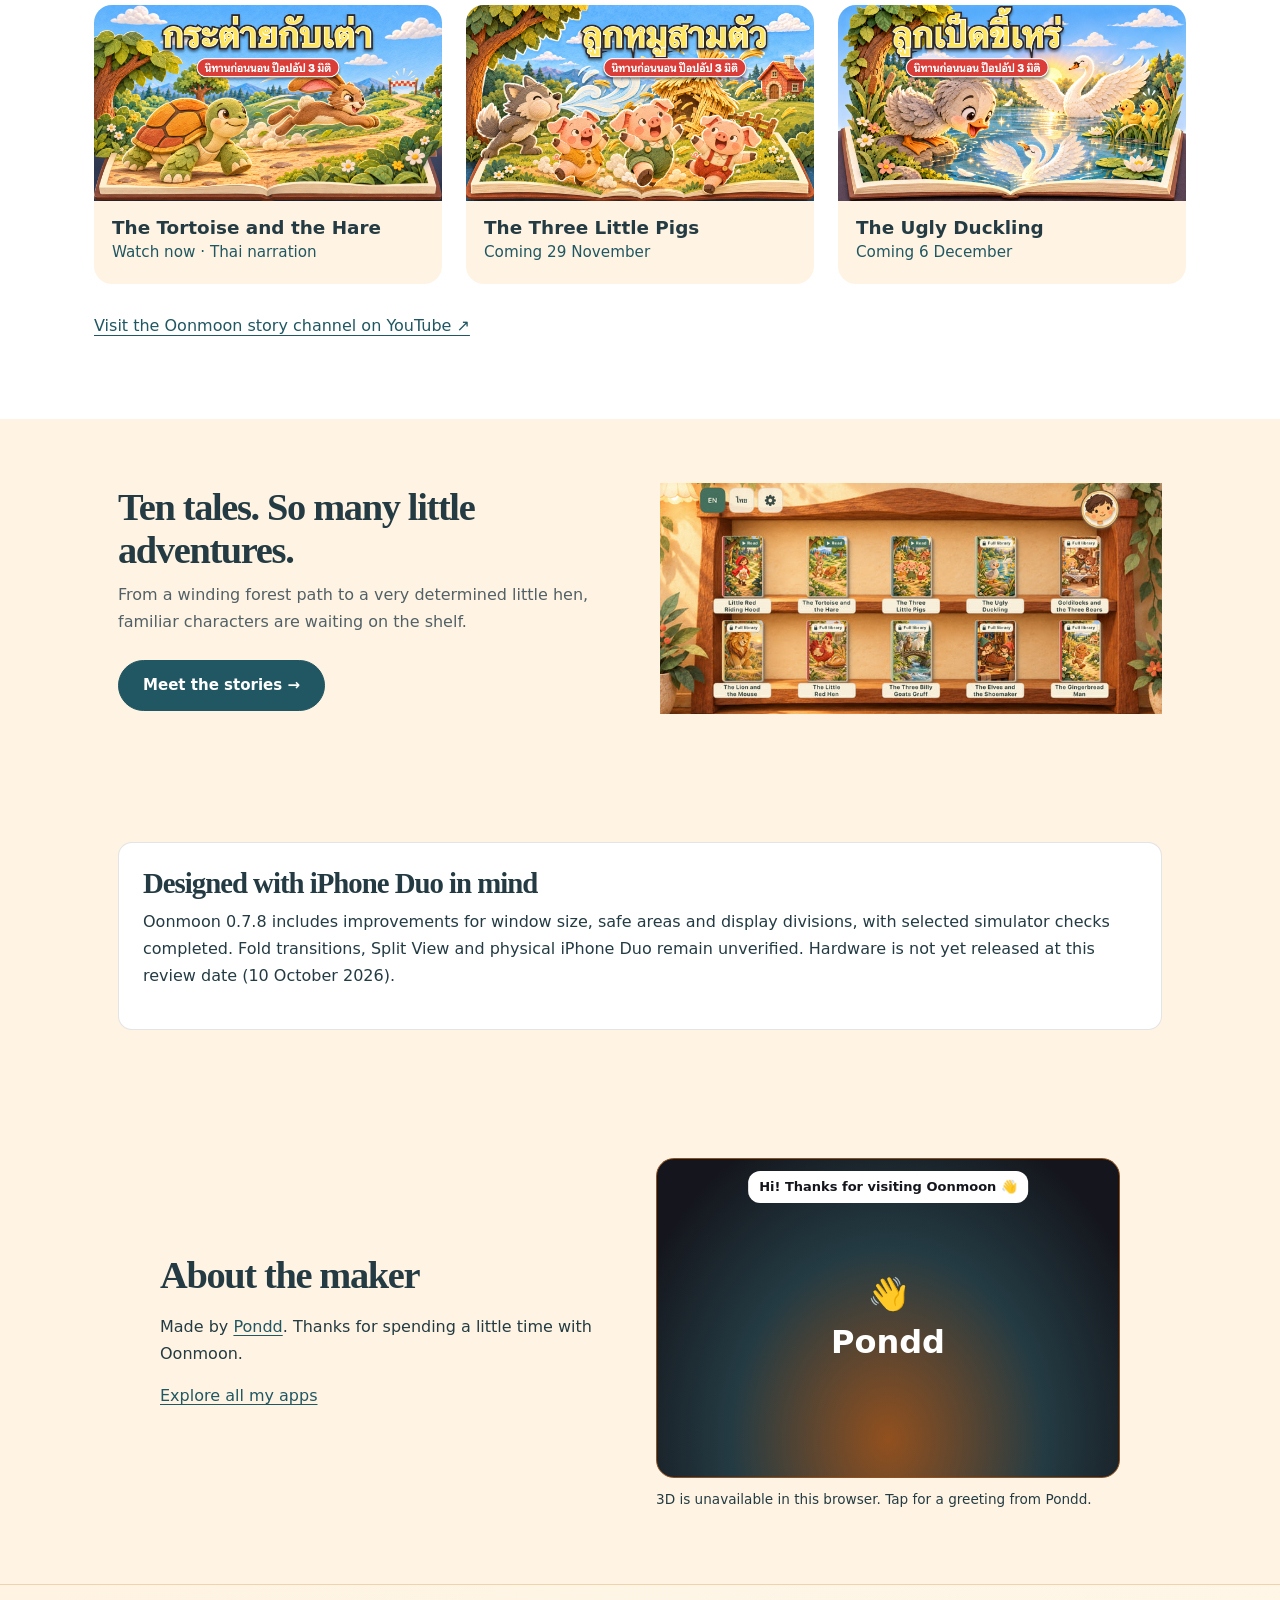
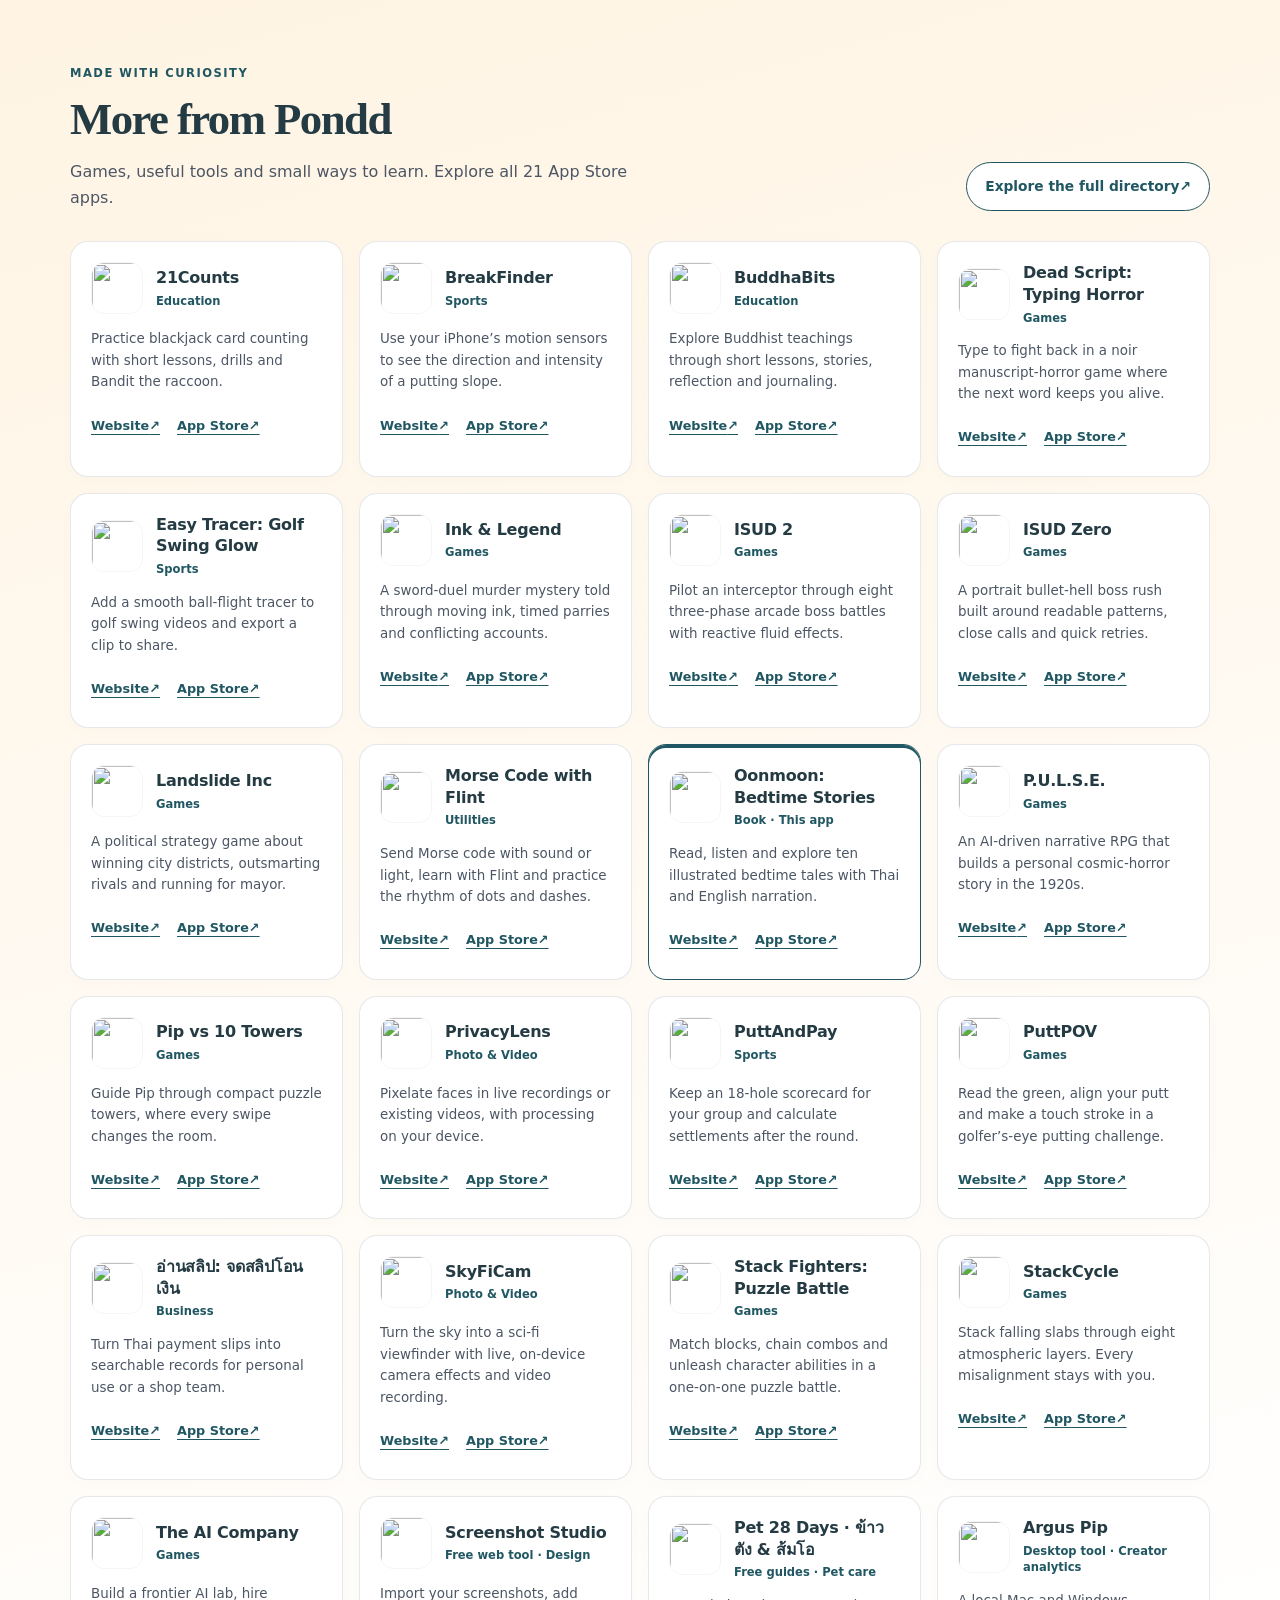
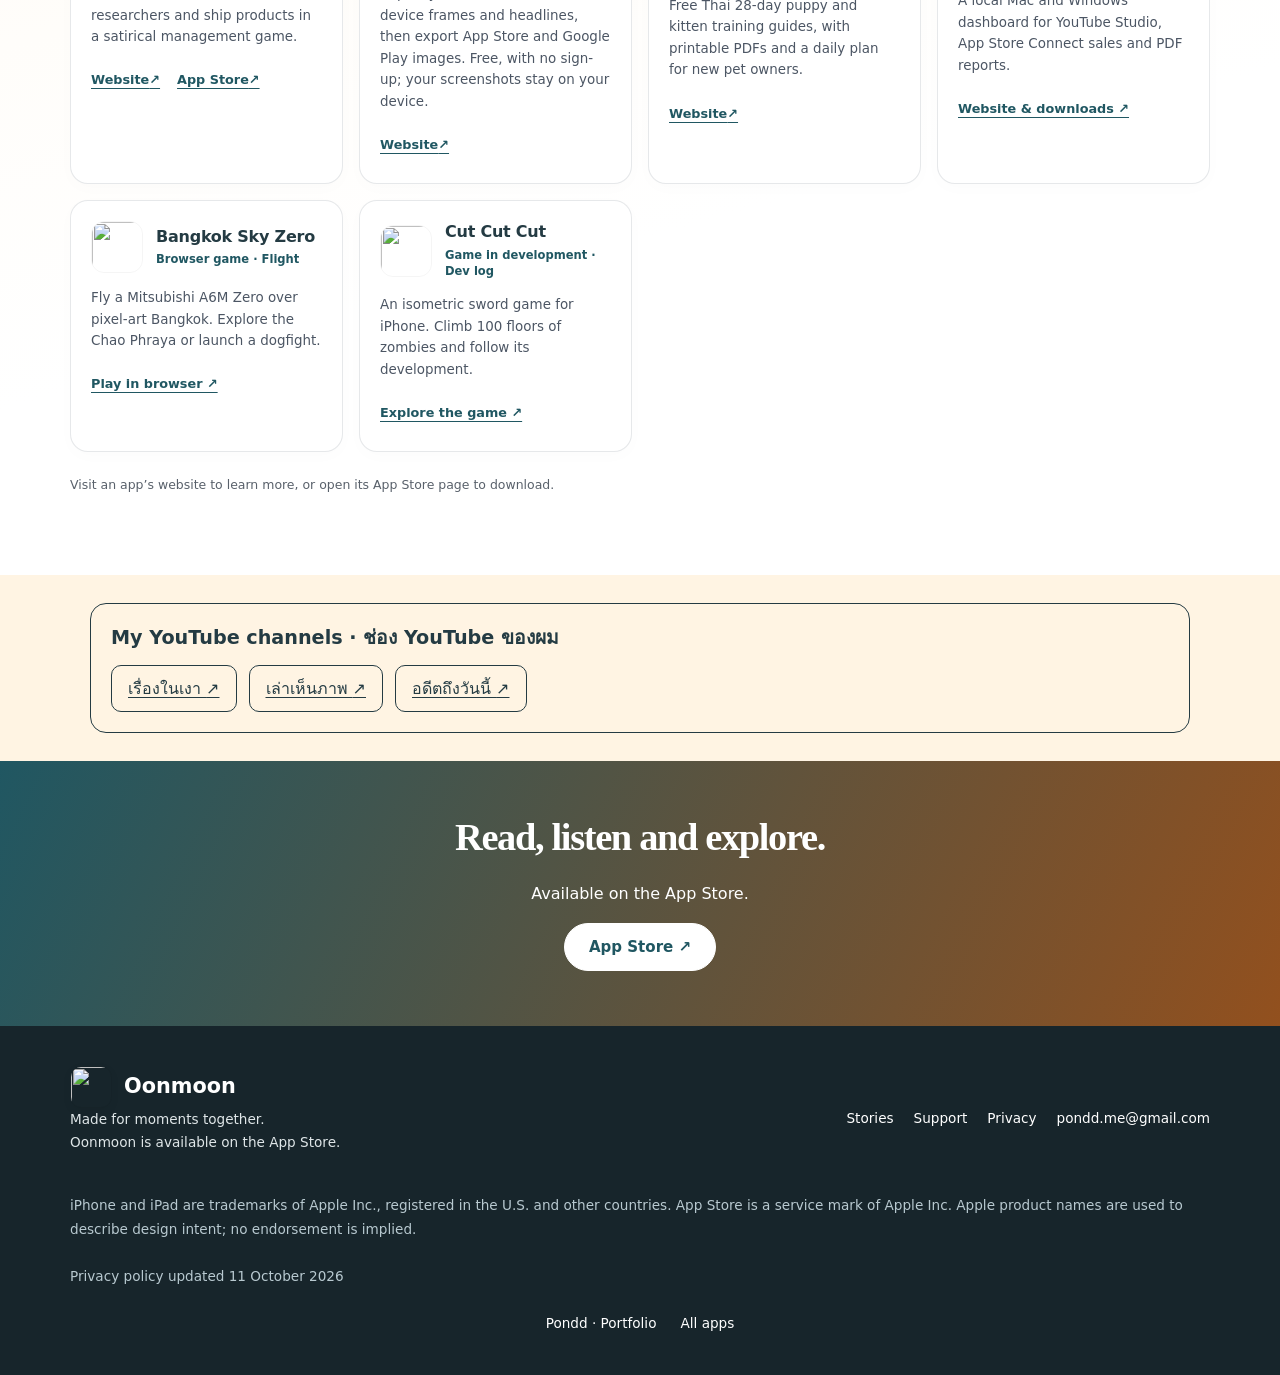
==== commit 4cc59fb6: "Update for Oonmoon 1.1: three languages, pop-up book, story videos - Narration wording now covers En" ====
--- a/en/index.html
+++ b/en/index.html
@@ -1,8 +1,8 @@
 <!doctype html>
-<html lang="en"><head><meta charset="utf-8"><meta name="viewport" content="width=device-width, initial-scale=1"><title>Oonmoon — Little stories. Big wonder.</title><meta name="description" content="Read, listen and explore ten classic stories with Oonmoon. Thai and English recorded narration, character choices and little moments of discovery. Available on the App Store."><meta name="robots" content="noindex,follow"><meta name="theme-color" content="#205762">
+<html lang="en"><head><meta charset="utf-8"><meta name="viewport" content="width=device-width, initial-scale=1"><title>Oonmoon — Little stories. Big wonder.</title><meta name="description" content="Read, listen and explore ten classic stories with Oonmoon. English, Thai and Mandarin recorded narration, character choices and little moments of discovery. Available on the App Store."><meta name="robots" content="noindex,follow"><meta name="theme-color" content="#205762">
 <link rel="canonical" href="https://pond1982.github.io/Oonmoon-Website/en/"><link rel="alternate" hreflang="en" href="https://pond1982.github.io/Oonmoon-Website/en/"><link rel="alternate" hreflang="th" href="https://pond1982.github.io/Oonmoon-Website/th/"><link rel="alternate" hreflang="x-default" href="https://pond1982.github.io/Oonmoon-Website/">
-<meta property="og:type" content="website"><meta property="og:site_name" content="Oonmoon"><meta property="og:title" content="Oonmoon — Little stories. Big wonder."><meta property="og:description" content="Read, listen and explore ten classic stories with Oonmoon. Thai and English recorded narration, character choices and little moments of discovery. Available on the App Store."><meta property="og:url" content="https://pond1982.github.io/Oonmoon-Website/en/"><meta property="og:locale" content="en_US"><meta property="og:locale:alternate" content="th_TH"><meta property="og:image" content="https://pond1982.github.io/Oonmoon-Website/assets/social-en.jpg"><meta property="og:image:width" content="1200"><meta property="og:image:height" content="630"><meta property="og:image:alt" content="Little stories. Big wonder.">
-<meta name="twitter:card" content="summary_large_image"><meta name="twitter:title" content="Oonmoon — Little stories. Big wonder."><meta name="twitter:description" content="Read, listen and explore ten classic stories with Oonmoon. Thai and English recorded narration, character choices and little moments of discovery. Available on the App Store."><meta name="twitter:image" content="https://pond1982.github.io/Oonmoon-Website/assets/social-en.jpg"><meta name="twitter:image:alt" content="Little stories. Big wonder.">
+<meta property="og:type" content="website"><meta property="og:site_name" content="Oonmoon"><meta property="og:title" content="Oonmoon — Little stories. Big wonder."><meta property="og:description" content="Read, listen and explore ten classic stories with Oonmoon. English, Thai and Mandarin recorded narration, character choices and little moments of discovery. Available on the App Store."><meta property="og:url" content="https://pond1982.github.io/Oonmoon-Website/en/"><meta property="og:locale" content="en_US"><meta property="og:locale:alternate" content="th_TH"><meta property="og:image" content="https://pond1982.github.io/Oonmoon-Website/assets/social-en.jpg"><meta property="og:image:width" content="1200"><meta property="og:image:height" content="630"><meta property="og:image:alt" content="Little stories. Big wonder.">
+<meta name="twitter:card" content="summary_large_image"><meta name="twitter:title" content="Oonmoon — Little stories. Big wonder."><meta name="twitter:description" content="Read, listen and explore ten classic stories with Oonmoon. English, Thai and Mandarin recorded narration, character choices and little moments of discovery. Available on the App Store."><meta name="twitter:image" content="https://pond1982.github.io/Oonmoon-Website/assets/social-en.jpg"><meta name="twitter:image:alt" content="Little stories. Big wonder.">
 <link rel="stylesheet" href="../assets/new-age/styles.css"><link rel="stylesheet" href="../assets/new-age/app.css"><script src="../assets/site.js" defer></script>
 <!-- Pondd's About-section Easter egg -->
 <link rel="stylesheet" href="../pondd-character/character.css">
@@ -10,8 +10,9 @@
 <script type="module" src="../pondd-character/init.js"></script>
 <link rel="stylesheet" href="../app-family/brand.css?v=20261112">
 <link rel="icon" href="https://pond1982.github.io/Pondd-Page/assets/app-icons/6821338637.webp" type="image/webp">
-</head><body data-app-theme="moon-teal"><a class="skip" href="#main">Skip to content</a><header class="site-header"><div class="wrap header-inner"><a class="brand" href="./"><img class="app-brand-icon" src="https://pond1982.github.io/Pondd-Page/assets/app-icons/6821338637.webp" width="42" height="42" alt="" decoding="async">Oonmoon</a><nav class="nav" aria-label="Main navigation"><a href="./" aria-current="page">Home</a><a href="features/">Features</a><a href="stories/">Stories</a><a href="support/">Support</a><a href="privacy/">Privacy</a></nav><nav class="language-switch" aria-label="Language"><a href="./" lang="en" hreflang="en" data-language="en" aria-current="page">EN</a><a href="../th/" lang="th" hreflang="th" data-language="th">ไทย</a></nav></div></header><main id="main"><section class="scene masthead"><div class="wrap hero-grid row gx-5 align-items-center"><div class="hero-copy"><p class="eyebrow">A little adventure, together</p><span class="status">Available now</span><div class="app-identity"><img class="app-identity-icon" src="https://pond1982.github.io/Pondd-Page/assets/app-icons/6821338637.webp" width="72" height="72" alt="Oonmoon: Bedtime Stories app icon" decoding="async"><span><small>An app by Pondd</small><strong>Oonmoon: Bedtime Stories</strong></span></div><h1>Little stories.<br>Big wonder.</h1><p class="intro">Step into a paper-cut world of familiar tales. Read together, listen in Thai or English, and discover the little things along the way.</p><div class="actions"><a class="button" href="stories/">Meet the stories →</a><a class="text-link" href="features/">Explore the features</a></div></div><div class="hero-screen"><figure class="app-screen"><a href="../assets/reader-en-1600.jpg" aria-label="Oonmoon’s English Little Red Riding Hood reader, showing the forest path, characters, narration caption and reading controls"><img src="../assets/reader-en-800.jpg" srcset="../assets/reader-en-800.jpg 800w, ../assets/reader-en-1600.jpg 1600w" sizes="(max-width: 800px) 90vw, 580px" width="1600" height="736" alt="Oonmoon’s English Little Red Riding Hood reader, showing the forest path, characters, narration caption and reading controls" fetchpriority="high" decoding="async"></a><figcaption>A real Oonmoon story view • landscape simulator capture</figcaption></figure></div></div><figure class="panorama"><img src="../assets/forest-small.jpg" width="1000" height="435" alt="Moonlit paper forest with a crescent moon and glowing campfire" loading="lazy" decoding="async"></figure><figure class="camp"><div class="companions"><img src="../assets/red-primary.png" width="320" height="320" alt="A character from Little Red Riding Hood" decoding="async" loading="lazy"><img src="../assets/golden-primary.png" width="320" height="213" alt="A character from The Tortoise and the Hare" decoding="async" loading="lazy"><img src="../assets/golden-hare.png" width="320" height="320" alt="A character from The Tortoise and the Hare" decoding="async" loading="lazy"><img src="../assets/pigs-primary.png" width="320" height="437" alt="A character from The Three Little Pigs" decoding="async" loading="lazy"><img src="../assets/duckling-primary.png" width="320" height="431" alt="A character from The Ugly Duckling" decoding="async" loading="lazy"><img src="../assets/goldilocks-primary.png" width="320" height="337" alt="A character from Goldilocks and the Three Bears" decoding="async" loading="lazy"><img src="../assets/lionMouse-primary.png" width="320" height="230" alt="A character from The Lion and the Mouse" decoding="async" loading="lazy"><img src="../assets/lionMouse-mouse.png" width="320" height="213" alt="A character from The Lion and the Mouse" decoding="async" loading="lazy"><img src="../assets/redHen-primary.png" width="320" height="480" alt="A character from The Little Red Hen" decoding="async" loading="lazy"><img src="../assets/billyGoats-primary.png" width="320" height="480" alt="A character from The Three Billy Goats Gruff" decoding="async" loading="lazy"><img src="../assets/elves-primary.png" width="320" height="480" alt="A character from The Elves and the Shoemaker" decoding="async" loading="lazy"><img src="../assets/elves-shoemaker.png" width="320" height="480" alt="A character from The Elves and the Shoemaker" decoding="async" loading="lazy"><img src="../assets/gingerbread-primary.png" width="320" height="480" alt="A character from The Gingerbread Man" decoding="async" loading="lazy"></div><figcaption><strong>Everyone’s here for storytime.</strong> Ten familiar tales. One moonlit gathering.</figcaption></figure></section>
-<section class="paper"><div class="wrap"><div class="section-heading"><h2>Make room for a little wonder.</h2><p>A storybook made for reading, listening and exploring together.</p></div><div class="feature-grid"><article class="feature-card"><span class="number">01</span><h3>Two languages, one adventure</h3><p>Listen to recorded Thai or English narration and read along with the story text.</p></article><article class="feature-card"><span class="number">02</span><h3>A character of their own</h3><p>Choose a character and make its appearance your own.</p></article><article class="feature-card"><span class="number">03</span><h3>Little things to discover</h3><p>Tap the illustrated scene to explore its interactions.</p></article></div></div></section>
+</head><body data-app-theme="moon-teal"><a class="skip" href="#main">Skip to content</a><header class="site-header"><div class="wrap header-inner"><a class="brand" href="./"><img class="app-brand-icon" src="https://pond1982.github.io/Pondd-Page/assets/app-icons/6821338637.webp" width="42" height="42" alt="" decoding="async">Oonmoon</a><nav class="nav" aria-label="Main navigation"><a href="./" aria-current="page">Home</a><a href="features/">Features</a><a href="stories/">Stories</a><a href="support/">Support</a><a href="privacy/">Privacy</a></nav><nav class="language-switch" aria-label="Language"><a href="./" lang="en" hreflang="en" data-language="en" aria-current="page">EN</a><a href="../th/" lang="th" hreflang="th" data-language="th">ไทย</a></nav></div></header><main id="main"><section class="scene masthead"><div class="wrap hero-grid row gx-5 align-items-center"><div class="hero-copy"><p class="eyebrow">A little adventure, together</p><span class="status">Available now</span><div class="app-identity"><img class="app-identity-icon" src="https://pond1982.github.io/Pondd-Page/assets/app-icons/6821338637.webp" width="72" height="72" alt="Oonmoon: Bedtime Stories app icon" decoding="async"><span><small>An app by Pondd</small><strong>Oonmoon: Bedtime Stories</strong></span></div><h1>Little stories.<br>Big wonder.</h1><p class="intro">Step into a paper-cut world of familiar tales. Read together, listen in English, Thai or Mandarin, and discover the little things along the way.</p><div class="actions"><a class="button" href="stories/">Meet the stories →</a><a class="text-link" href="features/">Explore the features</a></div></div><div class="hero-screen"><figure class="app-screen"><a href="../assets/reader-en-1600.jpg" aria-label="Oonmoon’s English Little Red Riding Hood reader, showing the forest path, characters, narration caption and reading controls"><img src="../assets/reader-en-800.jpg" srcset="../assets/reader-en-800.jpg 800w, ../assets/reader-en-1600.jpg 1600w" sizes="(max-width: 800px) 90vw, 580px" width="1600" height="736" alt="Oonmoon’s English Little Red Riding Hood reader, showing the forest path, characters, narration caption and reading controls" fetchpriority="high" decoding="async"></a><figcaption>A real Oonmoon story view • landscape simulator capture</figcaption></figure></div></div><figure class="panorama"><img src="../assets/forest-small.jpg" width="1000" height="435" alt="Moonlit paper forest with a crescent moon and glowing campfire" loading="lazy" decoding="async"></figure><figure class="camp"><div class="companions"><img src="../assets/red-primary.png" width="320" height="320" alt="A character from Little Red Riding Hood" decoding="async" loading="lazy"><img src="../assets/golden-primary.png" width="320" height="213" alt="A character from The Tortoise and the Hare" decoding="async" loading="lazy"><img src="../assets/golden-hare.png" width="320" height="320" alt="A character from The Tortoise and the Hare" decoding="async" loading="lazy"><img src="../assets/pigs-primary.png" width="320" height="437" alt="A character from The Three Little Pigs" decoding="async" loading="lazy"><img src="../assets/duckling-primary.png" width="320" height="431" alt="A character from The Ugly Duckling" decoding="async" loading="lazy"><img src="../assets/goldilocks-primary.png" width="320" height="337" alt="A character from Goldilocks and the Three Bears" decoding="async" loading="lazy"><img src="../assets/lionMouse-primary.png" width="320" height="230" alt="A character from The Lion and the Mouse" decoding="async" loading="lazy"><img src="../assets/lionMouse-mouse.png" width="320" height="213" alt="A character from The Lion and the Mouse" decoding="async" loading="lazy"><img src="../assets/redHen-primary.png" width="320" height="480" alt="A character from The Little Red Hen" decoding="async" loading="lazy"><img src="../assets/billyGoats-primary.png" width="320" height="480" alt="A character from The Three Billy Goats Gruff" decoding="async" loading="lazy"><img src="../assets/elves-primary.png" width="320" height="480" alt="A character from The Elves and the Shoemaker" decoding="async" loading="lazy"><img src="../assets/elves-shoemaker.png" width="320" height="480" alt="A character from The Elves and the Shoemaker" decoding="async" loading="lazy"><img src="../assets/gingerbread-primary.png" width="320" height="480" alt="A character from The Gingerbread Man" decoding="async" loading="lazy"></div><figcaption><strong>Everyone’s here for storytime.</strong> Ten familiar tales. One moonlit gathering.</figcaption></figure></section>
+<section class="paper"><div class="wrap"><div class="section-heading"><h2>Make room for a little wonder.</h2><p>A storybook made for reading, listening and exploring together.</p></div><div class="feature-grid"><article class="feature-card"><span class="number">01</span><h3>Three languages, one adventure</h3><p>Listen to recorded English, Thai or Mandarin narration and read along with the story text. One tap on the flag switches language.</p></article><article class="feature-card"><span class="number">02</span><h3>A pop-up book in 3D</h3><p>Turn on Pop-up and every page stands up like a real pop-up book, folding flat and springing open as you turn it.</p></article><article class="feature-card"><span class="number">03</span><h3>A character of their own</h3><p>Choose a character and make its appearance your own.</p></article></div></div></section>
+<section class="paper videos" id="videos"><div class="wrap"><div class="section-heading"><h2>Watch a story come to life.</h2><p>Full read-throughs in the 3D pop-up view, on our YouTube channel. Narrated in Thai for now.</p></div><div class="video-grid"><a class="video-card" href="https://youtu.be/KBSWmVoIdcg"><img src="../assets/video-tortoise-hare-th.jpg" width="1280" height="720" alt="The Tortoise and the Hare" loading="lazy" decoding="async"><span class="video-title">The Tortoise and the Hare</span><span class="video-meta">Watch now · Thai narration</span></a><a class="video-card" href="https://www.youtube.com/@oonmoonstories"><img src="../assets/video-three-pigs-th.jpg" width="1280" height="720" alt="The Three Little Pigs" loading="lazy" decoding="async"><span class="video-title">The Three Little Pigs</span><span class="video-meta">Coming 29 November</span></a><a class="video-card" href="https://www.youtube.com/@oonmoonstories"><img src="../assets/video-ugly-duckling-th.jpg" width="1280" height="720" alt="The Ugly Duckling" loading="lazy" decoding="async"><span class="video-title">The Ugly Duckling</span><span class="video-meta">Coming 6 December</span></a></div><p class="library-note"><a href="https://www.youtube.com/@oonmoonstories">Visit the Oonmoon story channel on YouTube ↗</a></p></div></section>
 <section class="forest-section"><div class="wrap split"><div><h2>Ten tales. So many little adventures.</h2><p>From a winding forest path to a very determined little hen, familiar characters are waiting on the shelf.</p><div class="actions"><a class="button" href="stories/">Meet the stories →</a></div></div><figure class="app-screen"><a href="../assets/shelf-en-1600.jpg" aria-label="Oonmoon’s landscape bookshelf with all ten classic story covers"><img src="../assets/shelf-en-800.jpg" srcset="../assets/shelf-en-800.jpg 800w, ../assets/shelf-en-1600.jpg 1600w" sizes="(max-width: 800px) 90vw, 580px" width="1600" height="736" alt="Oonmoon’s landscape bookshelf with all ten classic story covers" loading="lazy" decoding="async"></a></figure></div></section><section class="forest-section"><div class="wrap"><div class="duo-note"><h2>Designed with iPhone Duo in mind</h2><p>Oonmoon 0.7.8 includes improvements for window size, safe areas and display divisions, with selected simulator checks completed. Fold transitions, Split View and physical iPhone Duo remain unverified. Hardware is not yet released at this review date (10 October 2026).</p></div></div></section>
 <!-- Pondd character start -->
 <section class="pondd-about" id="about" data-pondd-character data-character-locale="en" aria-label="About the maker"><div class="pondd-about-inner"><div><h2>About the maker</h2><p>Made by <a href="https://pond1982.github.io/Pondd-Page/">Pondd</a>. Thanks for spending a little time with Oonmoon.</p><p><a href="https://pond1982.github.io/Pondd-Page/index.html#apps">Explore all my apps</a></p></div><div><button class="pondd-character-stage" type="button" aria-label="Change Pondd’s dance" aria-describedby="pondd-character-hint"><span class="pondd-character-fallback" aria-hidden="true">👋<br>Pondd</span><span class="bubble" role="status" aria-live="polite">Hi! Thanks for visiting Oonmoon 👋</span></button><p class="pondd-character-hint" id="pondd-character-hint">Tap the character or press Enter to change the dance.</p><button class="pondd-character-pause" type="button" aria-pressed="false" hidden>Pause dancing</button><noscript><p>The 3D Easter egg needs JavaScript. You can still explore the rest of the site.</p></noscript></div></div><script type="application/json" class="pondd-character-lines">["Hi! Thanks for visiting Oonmoon 👋", "Tap me to change the dance!", "ขอบคุณที่แวะมาครับ 🙏", "One little dance before storytime.", "Like it? Explore my other apps ♥", "One more spin!"]</script></section>
--- a/assets/new-age/app.css
+++ b/assets/new-age/app.css
@@ -11,3 +11,8 @@
 /* Document and supporting layouts, with no legacy theme dependency. */
 :root{--accent:var(--app-accent)}.hero.masthead{padding-top:5rem;padding-bottom:4rem;text-align:left}.brand small{display:block;font-size:.7rem;font-weight:500}.nav{margin-left:auto}.language-switch{display:flex;gap:12px;align-items:center}.language-switch a{padding:5px 12px;border-radius:30px;text-decoration:none}.hero h1{font-size:clamp(2.8rem,5.2vw,5rem)}.intro{color:#526167;font-size:1.1rem}.feature-grid h2{font-size:1.45rem}.legal-page,.section.legal,.privacy-main{max-width:1000px;margin:0 auto;padding:4rem 24px}.legal-page{max-width:800px}.legal-page h2,.legal h2{font-size:1.8rem;margin-top:35px}.policy-heading{margin-bottom:45px}.policy-layout{display:grid;grid-template-columns:220px minmax(0,1fr);gap:40px}.policy-index{display:flex;flex-direction:column;gap:16px}.policy-body section{padding:0 0 26px}.policy-body h2{font-size:1.8rem}.policy-callout{background:#fff;border-radius:18px;padding:24px;margin-bottom:30px}.faq-group{margin-bottom:30px}.faq-group h3{font-size:1.35rem}.faq-sidebar,.support-card{background:#fff;border:1px solid #202a3020;border-radius:18px;padding:25px;align-self:start}.trail-section h2,.faq-section h2{margin-bottom:25px}.mini-signal{color:var(--app-accent)}.card-top{display:flex;gap:12px;align-items:center;margin-bottom:20px}.card-top .eyebrow{margin:0}.trail-card h3{font-size:1.5rem}.story-card .access{display:inline-block;margin-top:20px}.story-card h2{min-height:0}.app-screen a{display:block}.duo-note h2{font-size:1.8rem}.gateway-languages a{padding:8px 15px;border:1px solid;border-radius:25px}.gateway-languages .is-preferred{background:var(--app-accent);color:#fff}.footer-links{align-items:center}.site-footer .wrap{padding:0}.hero-media a{display:block}.meta,.draft-badge{font-size:.85rem;color:#526167}body>nav.nav{justify-content:space-between}main>.wrap:not(:has(.hero)){max-width:850px;padding-top:4rem;padding-bottom:4rem}main>.wrap>h2{font-size:1.8rem;margin-top:35px}.features .card{margin:0}.screen-card figcaption{padding-top:15px}section.english-summary{padding-top:2rem}.fine-print{font-size:.85rem}.note{font-size:.9rem}.contact-note{margin-top:16px}.footer span{display:block;margin-bottom:10px}.download-strip h2{font-size:clamp(2rem,3vw,3rem);margin-bottom:20px}
 @media(max-width:800px){.hero.masthead{padding-top:3rem;padding-bottom:3rem}.policy-layout{grid-template-columns:1fr}.policy-index{flex-direction:row;flex-wrap:wrap;font-size:.85rem}.nav{margin-left:0}.site-header{flex-wrap:wrap}.hero h1{font-size:clamp(2.6rem,9vw,4rem)}.header-inner{justify-content:flex-start}.language-switch{margin-left:auto}.header-inner>.nav{order:3;width:100%}.hero-art img{max-height:420px}.legal-page,.section.legal,.privacy-main{padding-top:3rem}}
+
+/* Story videos (added for Oonmoon 1.1) */
+.video-grid{display:grid;grid-template-columns:repeat(3,minmax(0,1fr));gap:24px}.video-card{display:block;text-decoration:none;color:var(--app-ink);background:var(--app-paper);border-radius:18px;overflow:hidden;transition:transform .15s ease}.video-card:hover,.video-card:focus-visible{transform:translateY(-3px)}.video-card img{display:block;width:100%;height:auto;aspect-ratio:16/9;object-fit:cover}.video-title{display:block;font:700 1.15rem system-ui;padding:16px 18px 2px}.video-meta{display:block;color:var(--app-accent);padding:0 18px 18px;font-size:.95rem}.videos .library-note{margin-top:28px}
+@media(max-width:800px){.video-grid{grid-template-columns:1fr}}
+@media(prefers-reduced-motion:reduce){.video-card{transition:none}}
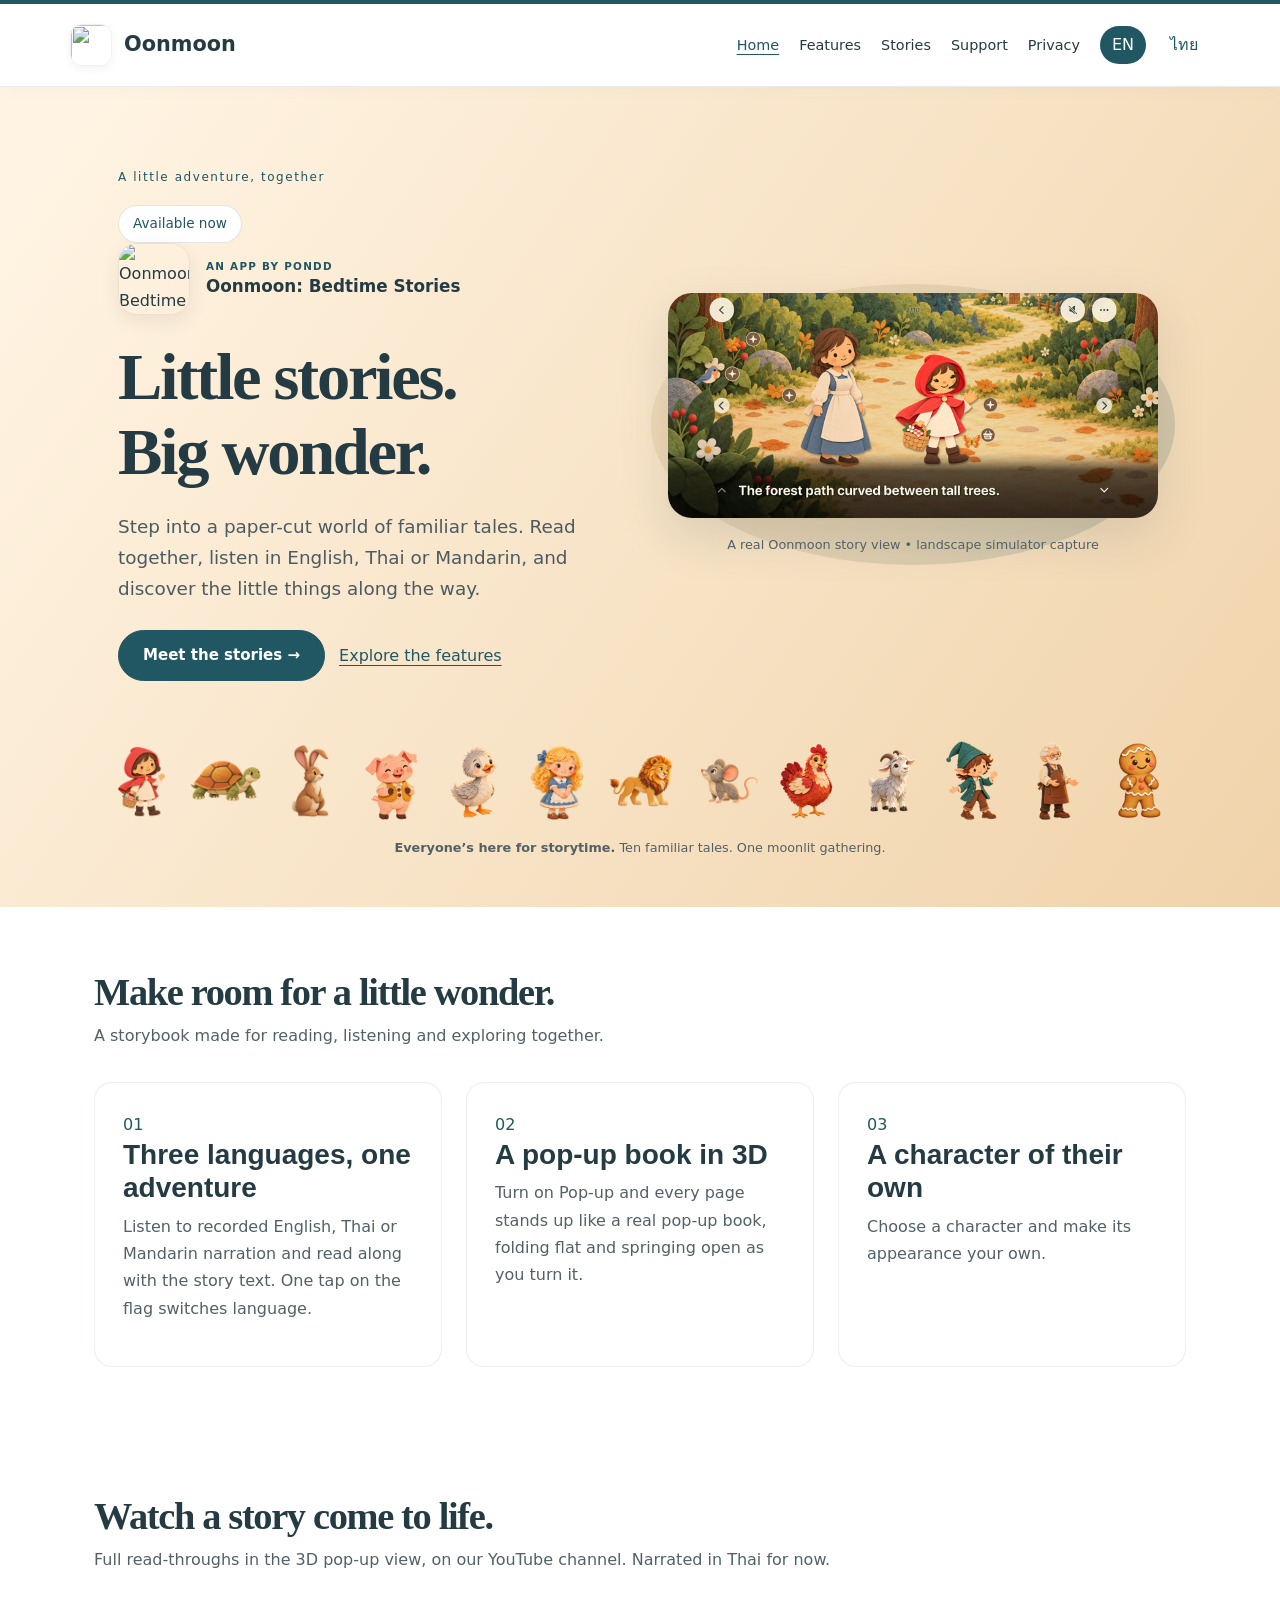
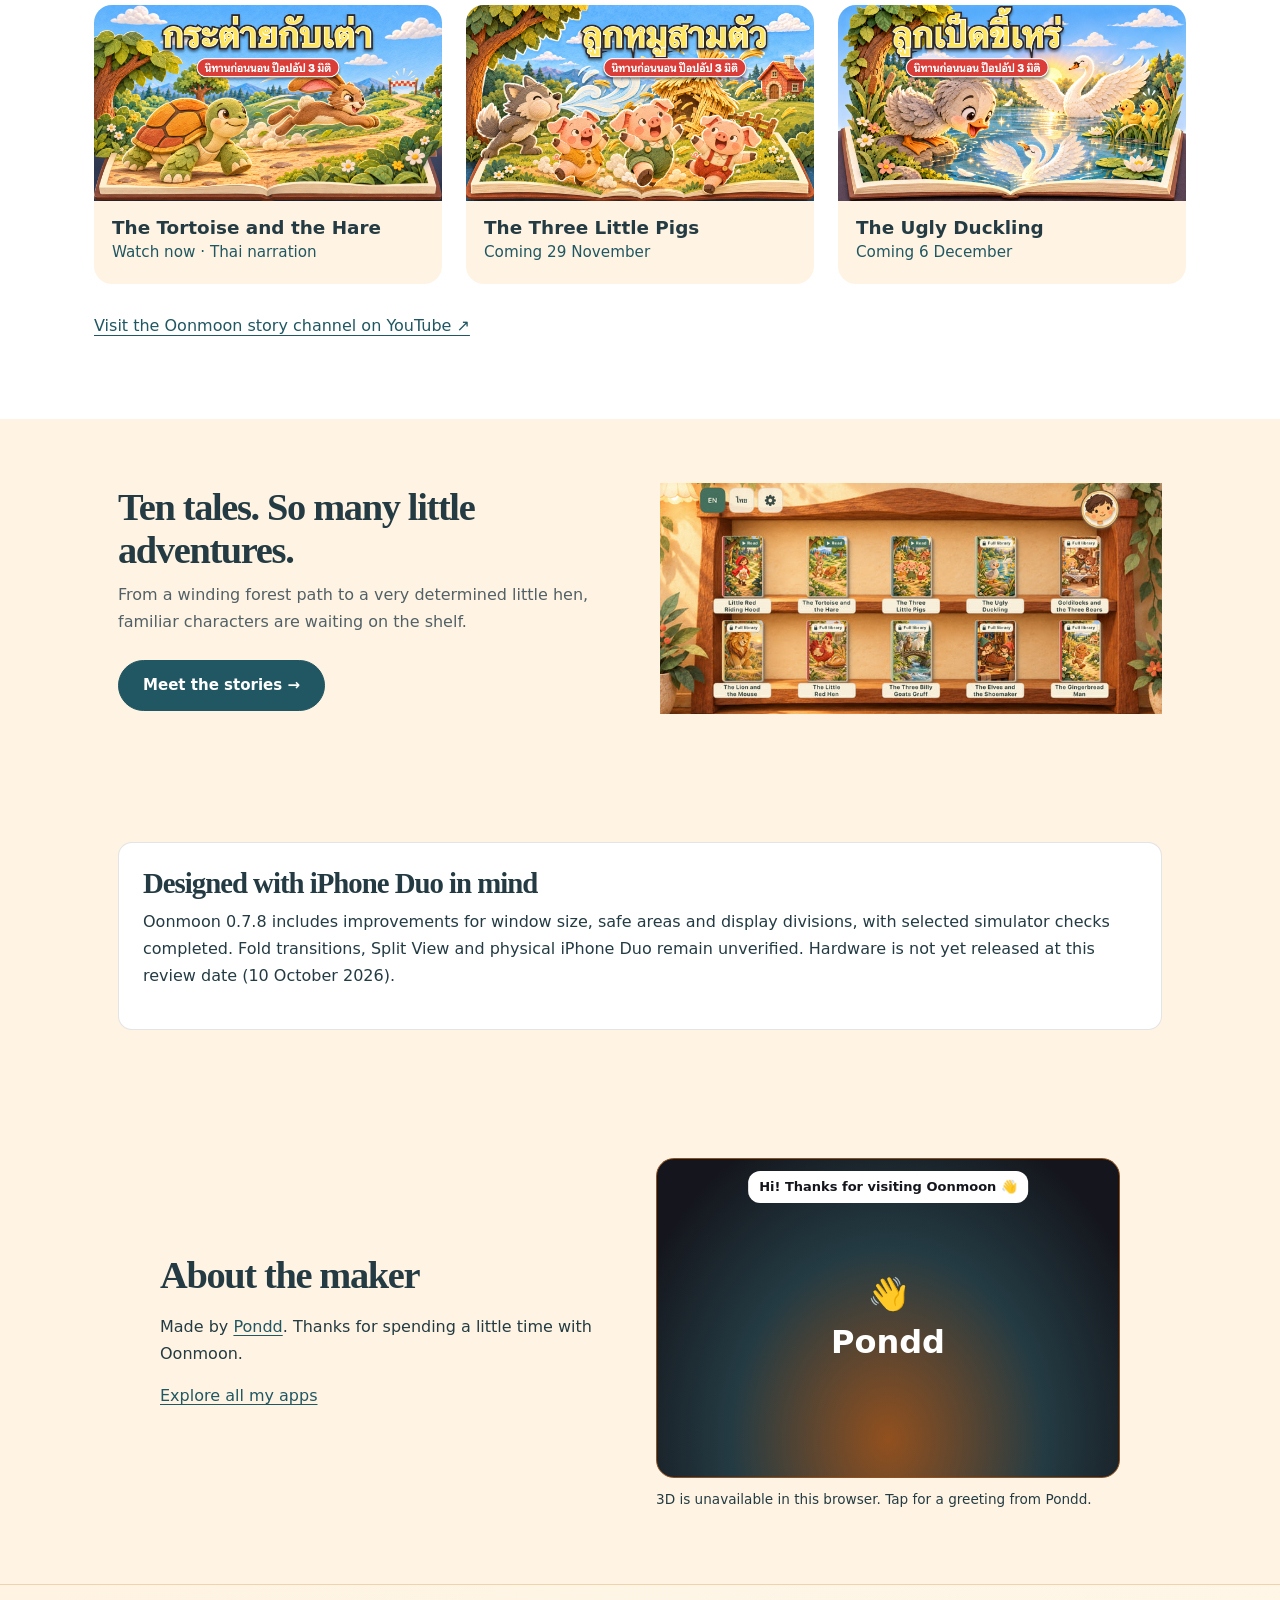
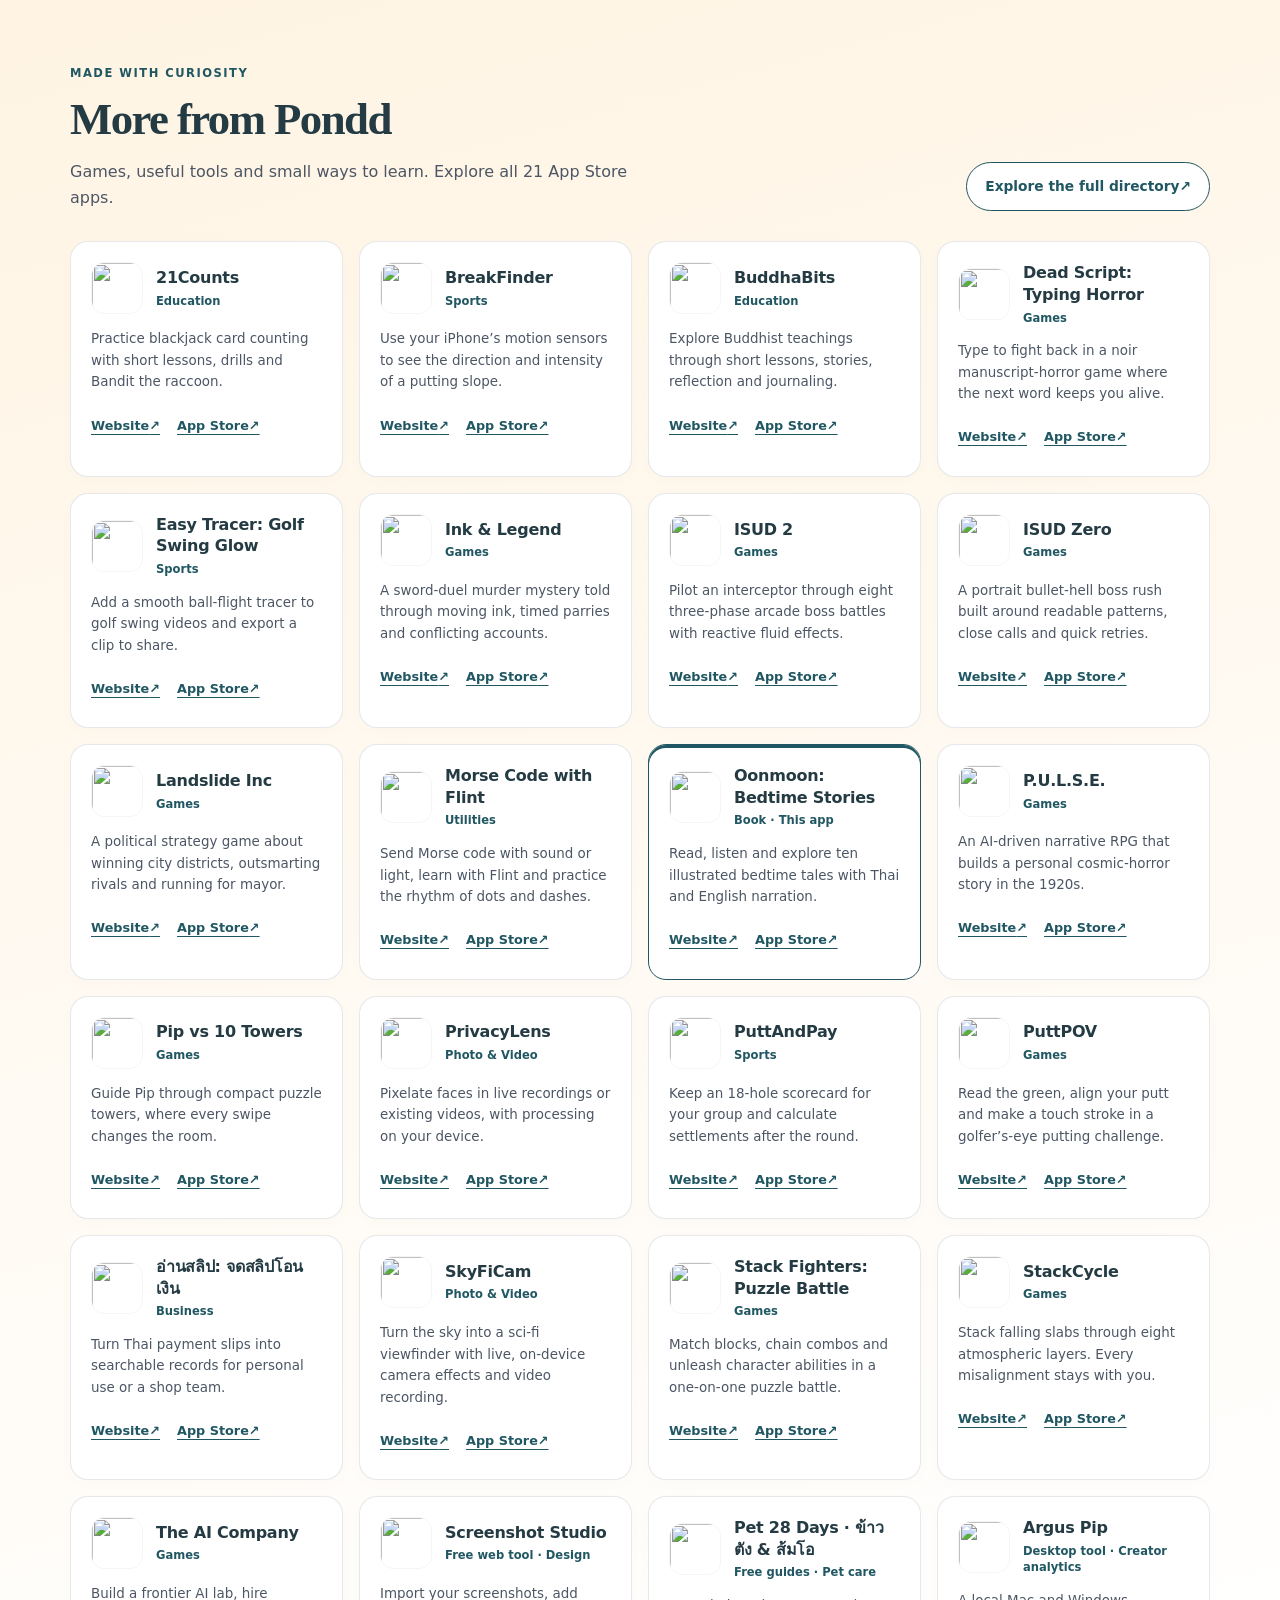
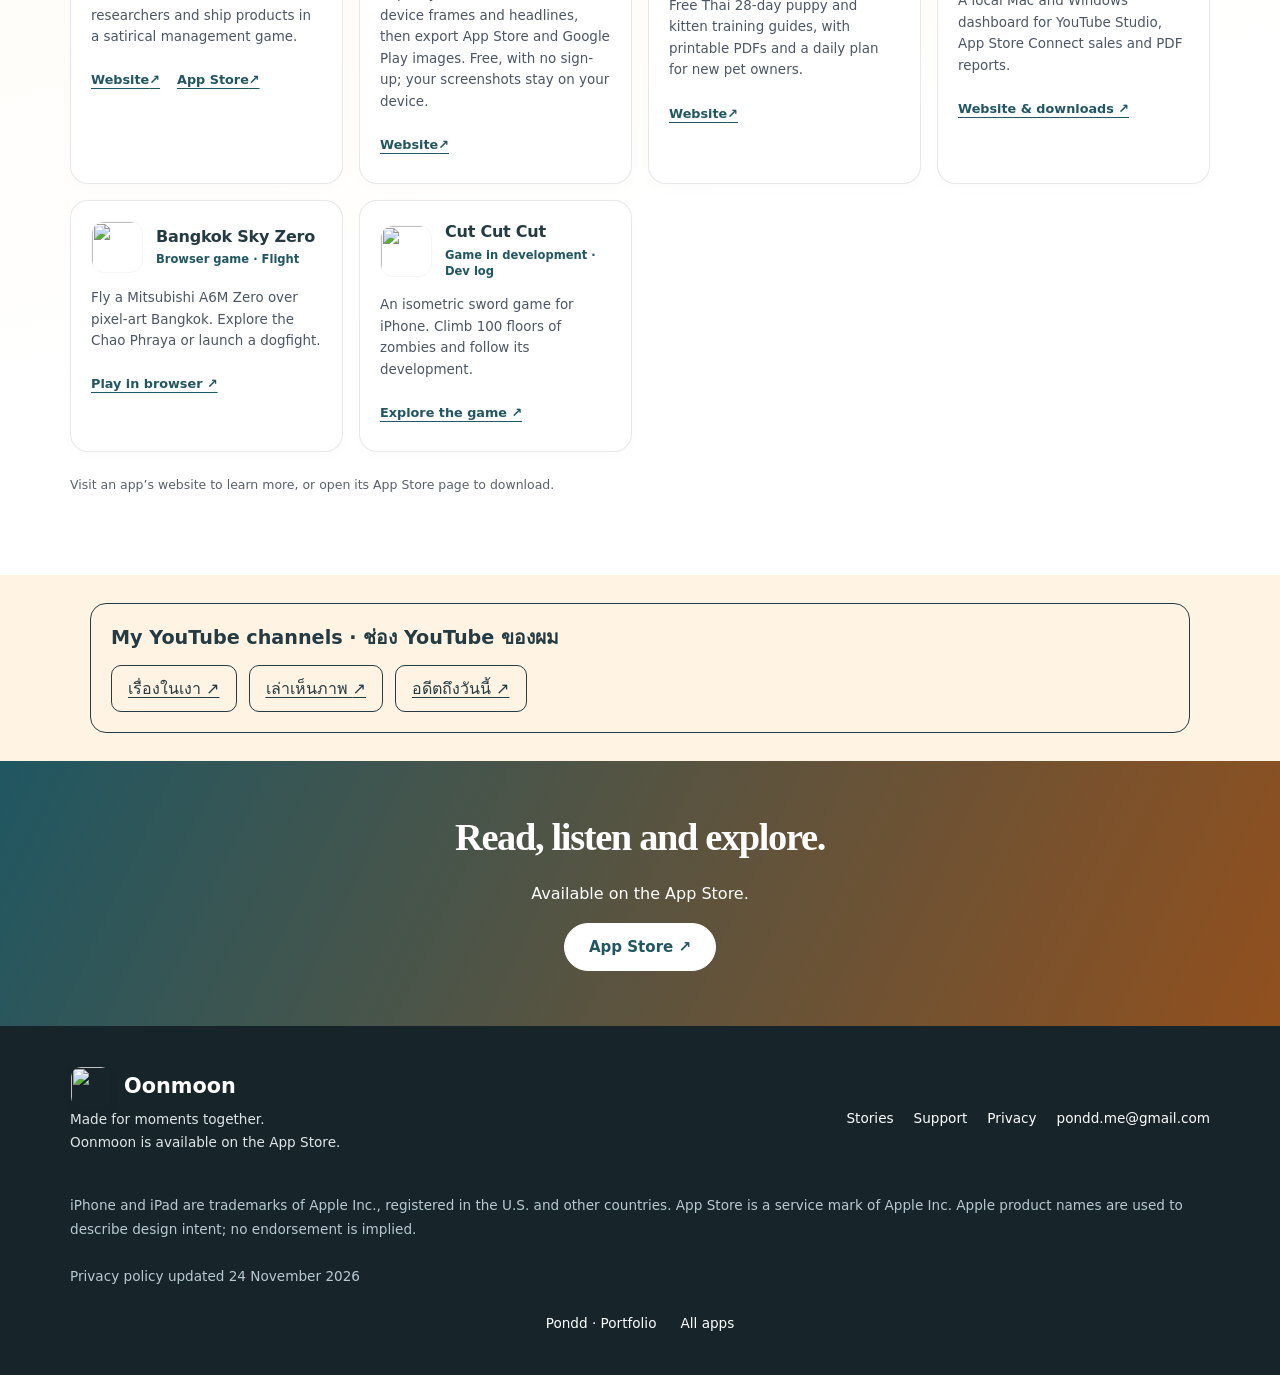
==== commit 21fc2309: "Cover Android reading, purchases and privacy in both languages" ====
--- a/en/index.html
+++ b/en/index.html
@@ -33,4 +33,4 @@
 <!-- PONDD YOUTUBE CHANNELS END -->
 
 
-</main><section class="download-strip bg-gradient-primary-to-secondary"><h2>Read, listen and explore.</h2><p>Available on the App Store.</p><a class="btn" href="https://apps.apple.com/gb/app/oonmoon-bedtime-stories/id6821338637">App Store ↗</a></section><footer class="site-footer"><div class="wrap"><div class="footer-top"><div><a class="brand" href="./"><img class="app-brand-icon" src="https://pond1982.github.io/Pondd-Page/assets/app-icons/6821338637.webp" width="42" height="42" alt="" decoding="async">Oonmoon</a><p>Made for moments together.<br>Oonmoon is available on the App Store.</p></div><nav class="footer-links" aria-label="Footer navigation"><a href="stories/">Stories</a><a href="support/">Support</a><a href="privacy/">Privacy</a><a href="mailto:pondd.me@gmail.com">pondd.me@gmail.com</a></nav></div><p class="credits">iPhone and iPad are trademarks of Apple Inc., registered in the U.S. and other countries. App Store is a service mark of Apple Inc. Apple product names are used to describe design intent; no endorsement is implied.</p><p class="preview-label">Privacy policy updated 11 October 2026</p><nav class="portfolio-links" aria-label="Developer portfolio"><a href="https://pond1982.github.io/Pondd-Page/">Pondd · Portfolio</a><a href="https://pond1982.github.io/Pondd-Page/index.html#apps">All apps</a></nav></div></footer></body></html>+</main><section class="download-strip bg-gradient-primary-to-secondary"><h2>Read, listen and explore.</h2><p>Available on the App Store.</p><a class="btn" href="https://apps.apple.com/gb/app/oonmoon-bedtime-stories/id6821338637">App Store ↗</a></section><footer class="site-footer"><div class="wrap"><div class="footer-top"><div><a class="brand" href="./"><img class="app-brand-icon" src="https://pond1982.github.io/Pondd-Page/assets/app-icons/6821338637.webp" width="42" height="42" alt="" decoding="async">Oonmoon</a><p>Made for moments together.<br>Oonmoon is available on the App Store.</p></div><nav class="footer-links" aria-label="Footer navigation"><a href="stories/">Stories</a><a href="support/">Support</a><a href="privacy/">Privacy</a><a href="mailto:pondd.me@gmail.com">pondd.me@gmail.com</a></nav></div><p class="credits">iPhone and iPad are trademarks of Apple Inc., registered in the U.S. and other countries. App Store is a service mark of Apple Inc. Apple product names are used to describe design intent; no endorsement is implied.</p><p class="preview-label">Privacy policy updated 24 November 2026</p><nav class="portfolio-links" aria-label="Developer portfolio"><a href="https://pond1982.github.io/Pondd-Page/">Pondd · Portfolio</a><a href="https://pond1982.github.io/Pondd-Page/index.html#apps">All apps</a></nav></div></footer></body></html>
